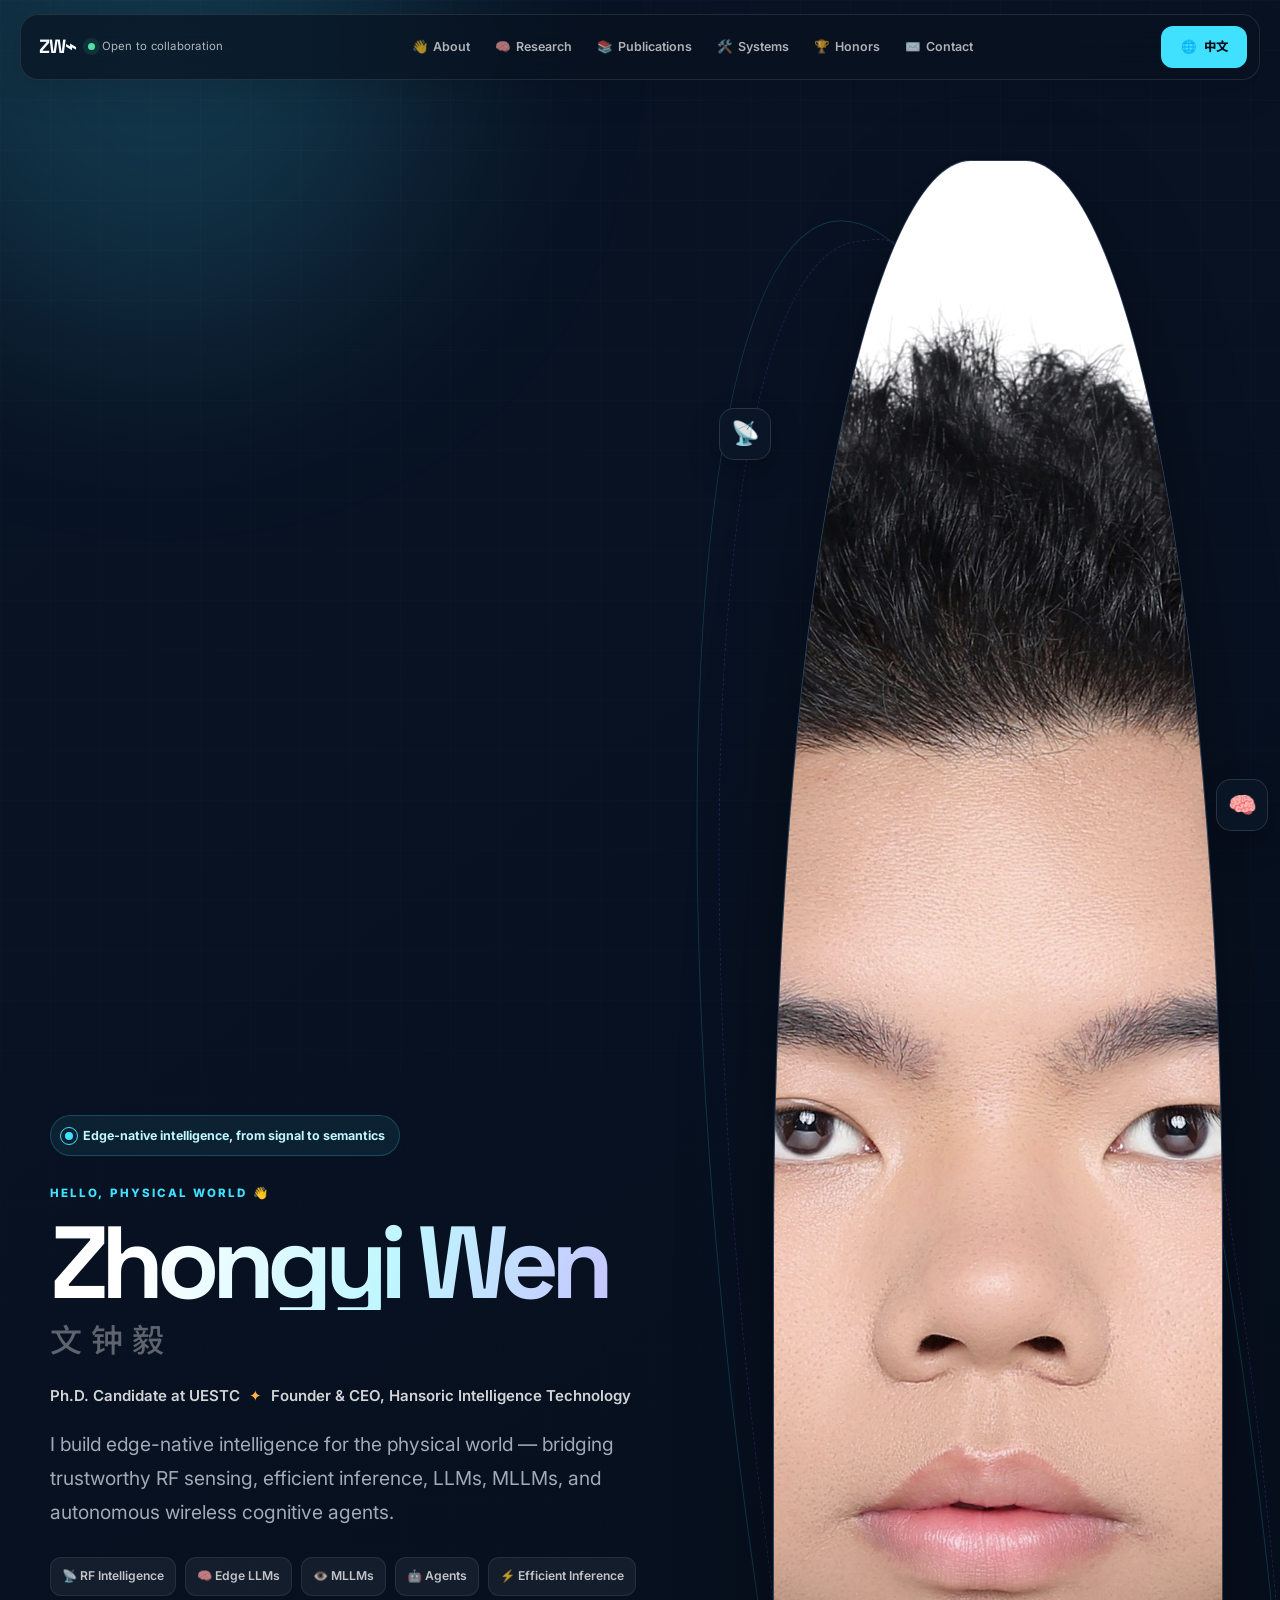
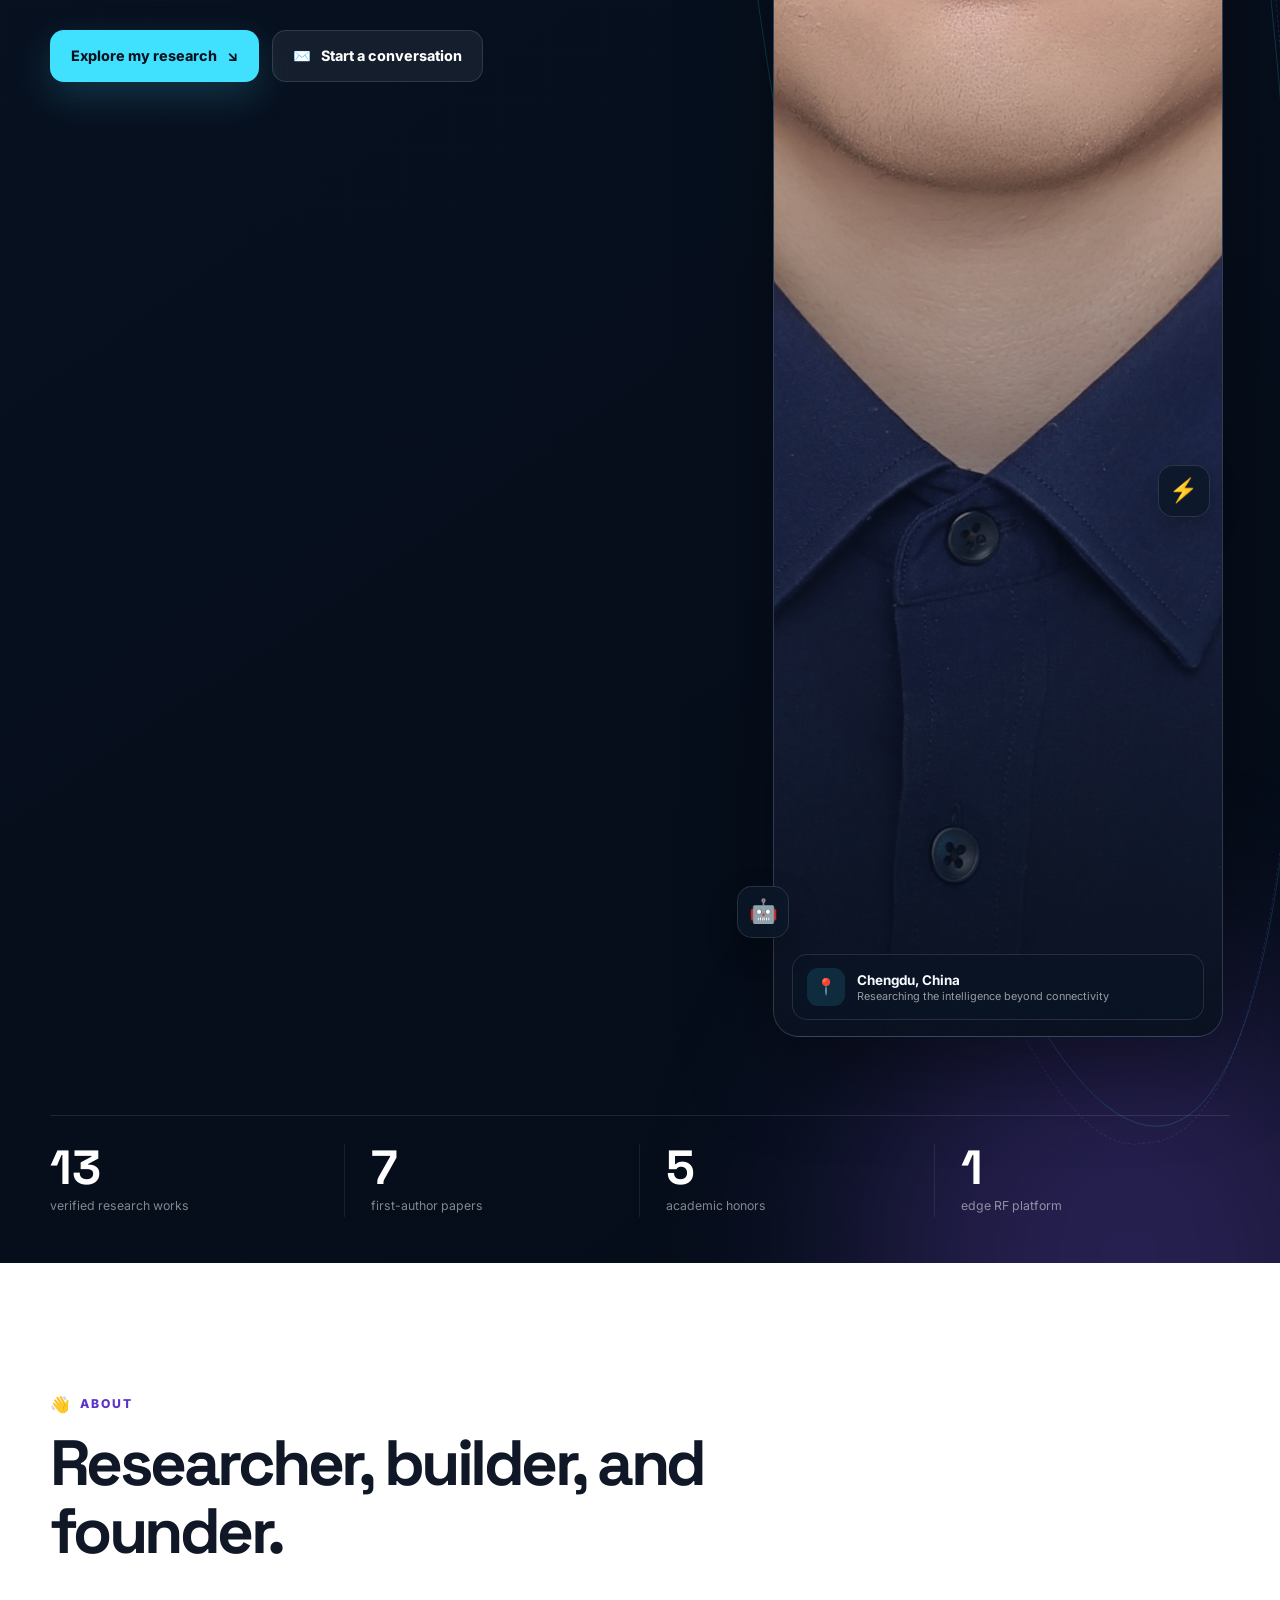
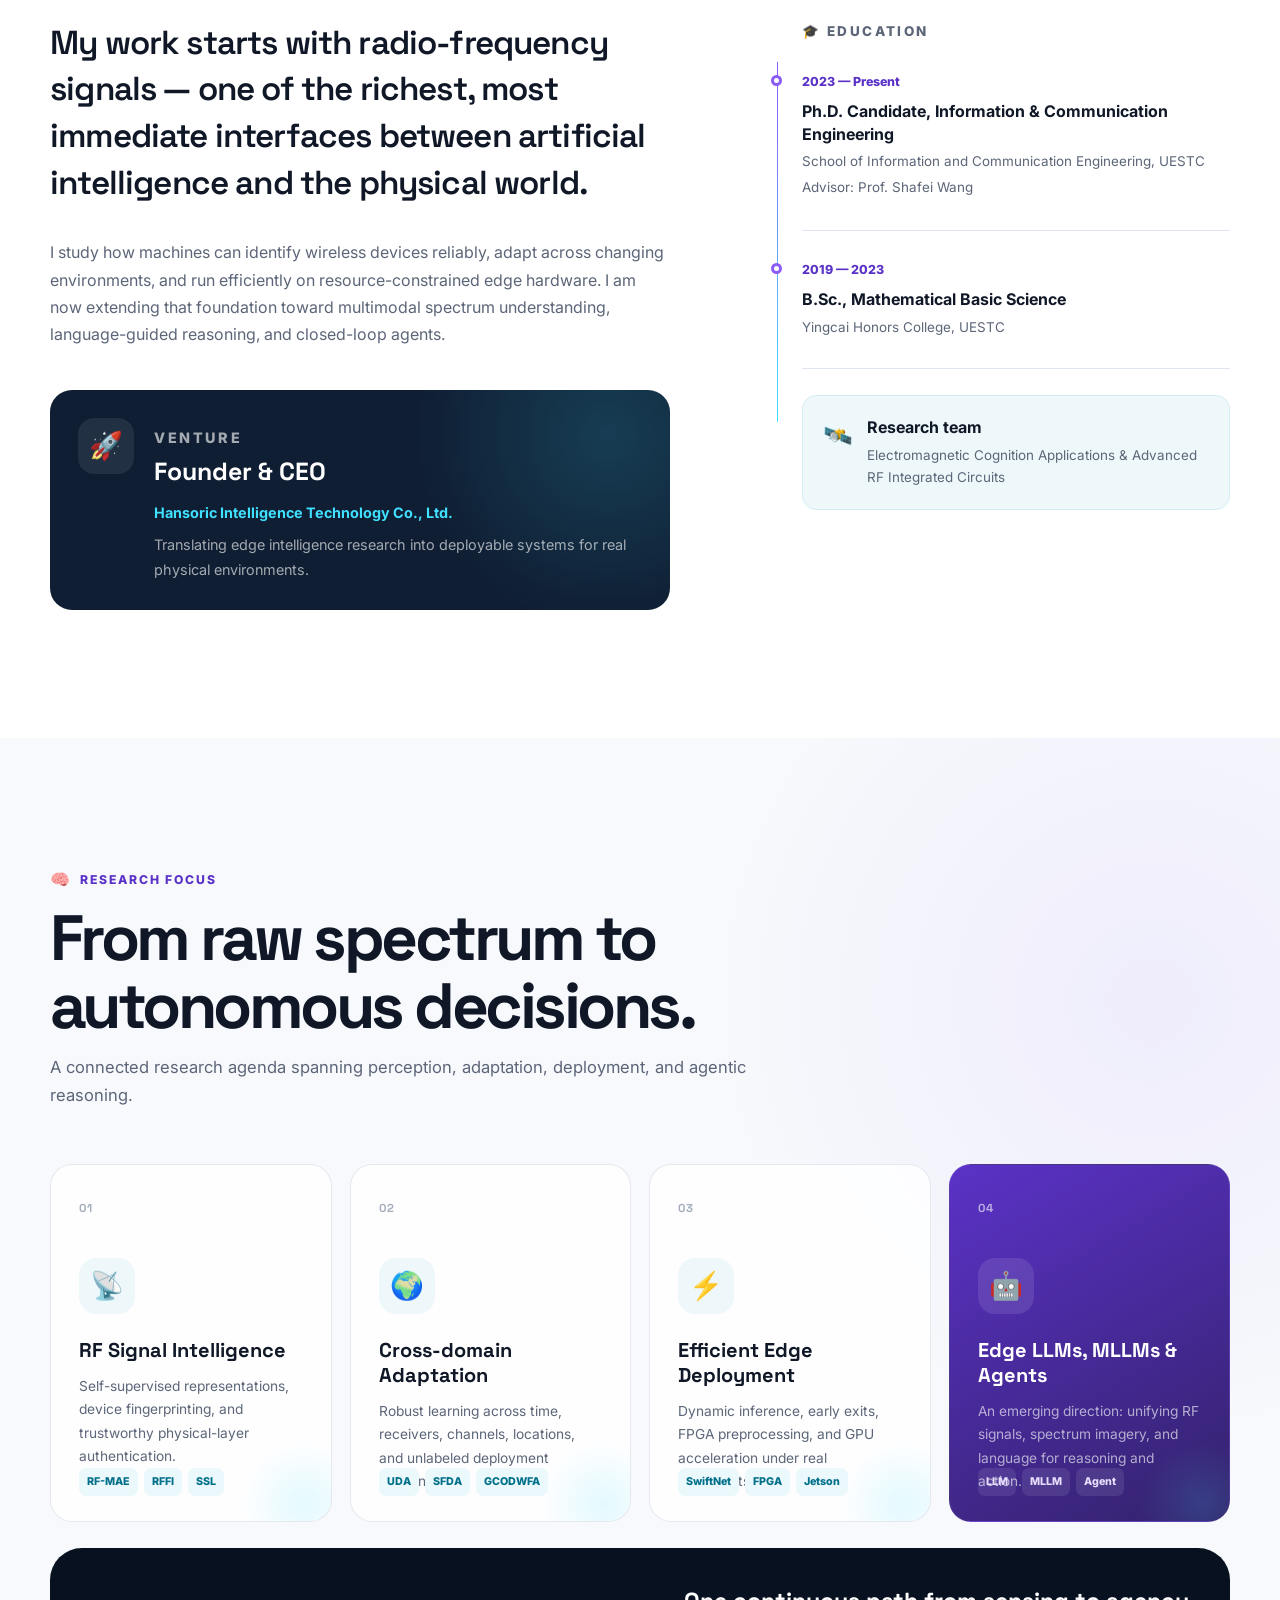
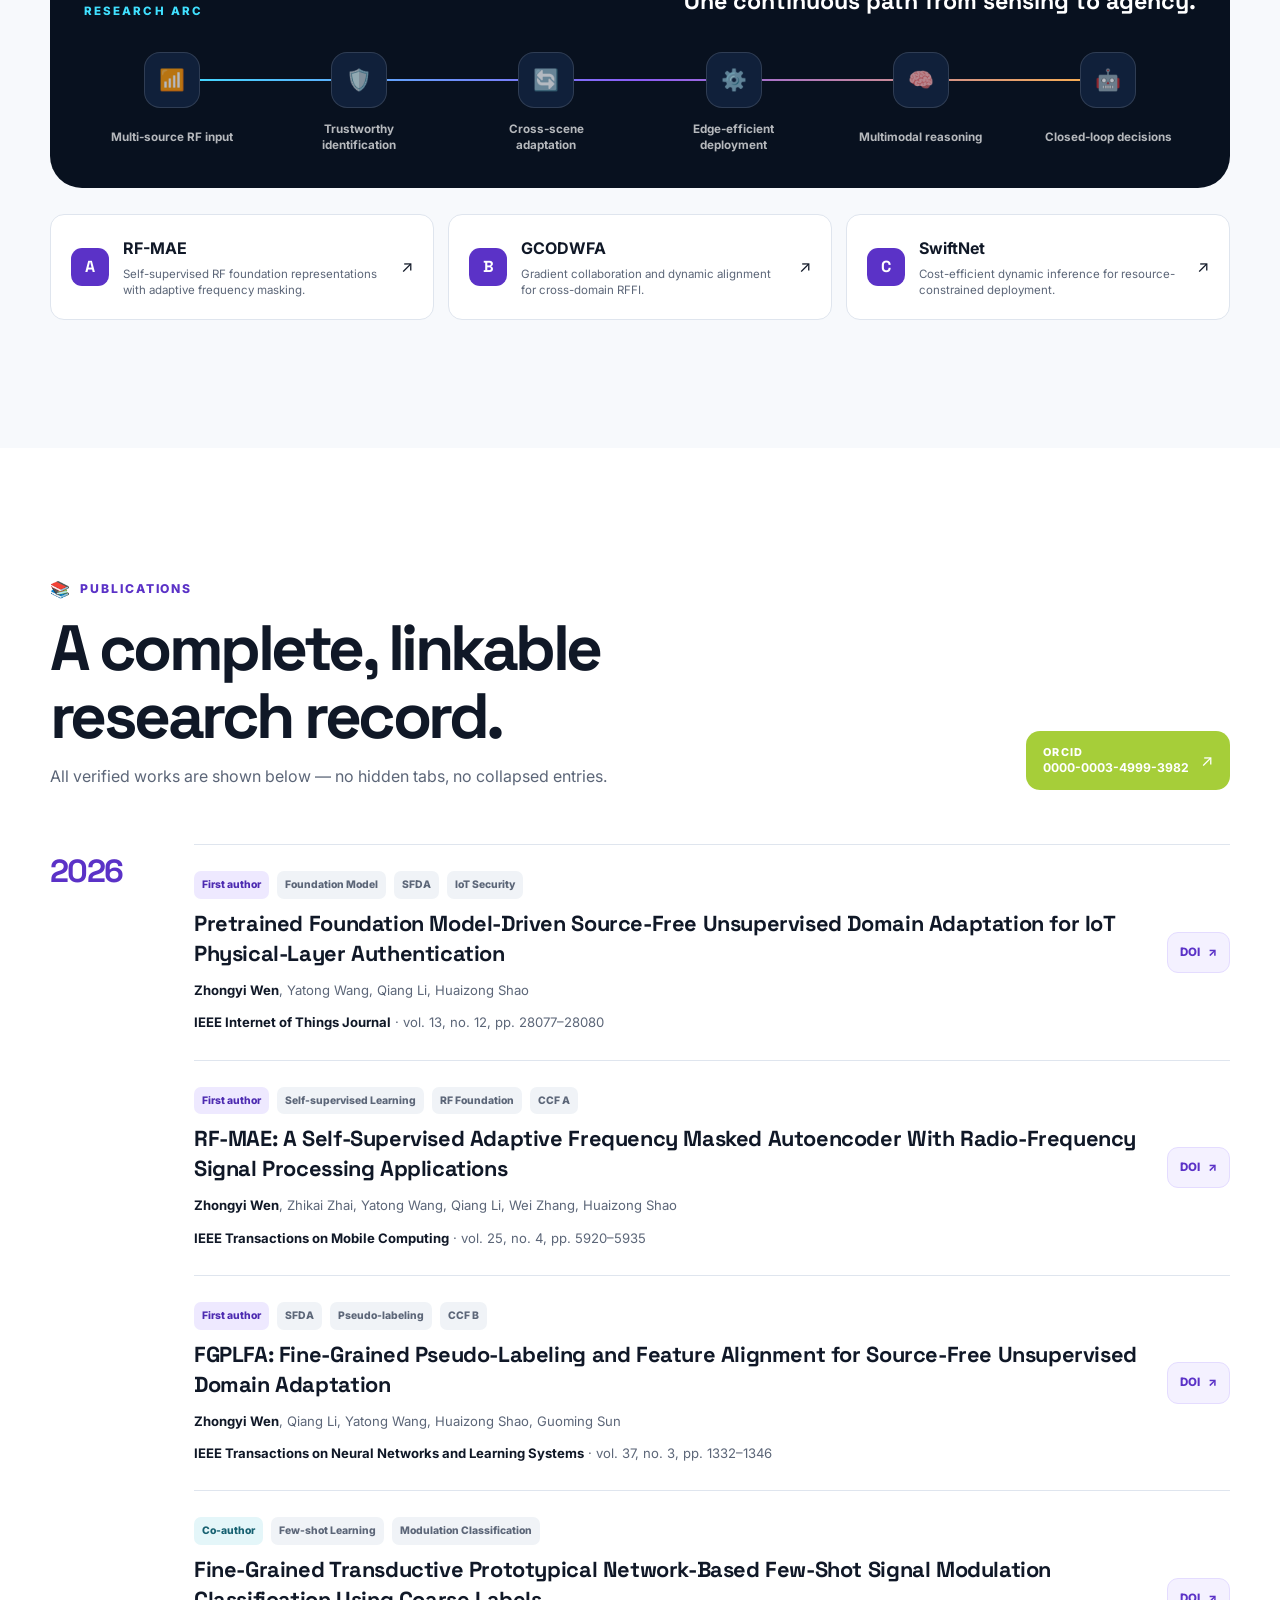
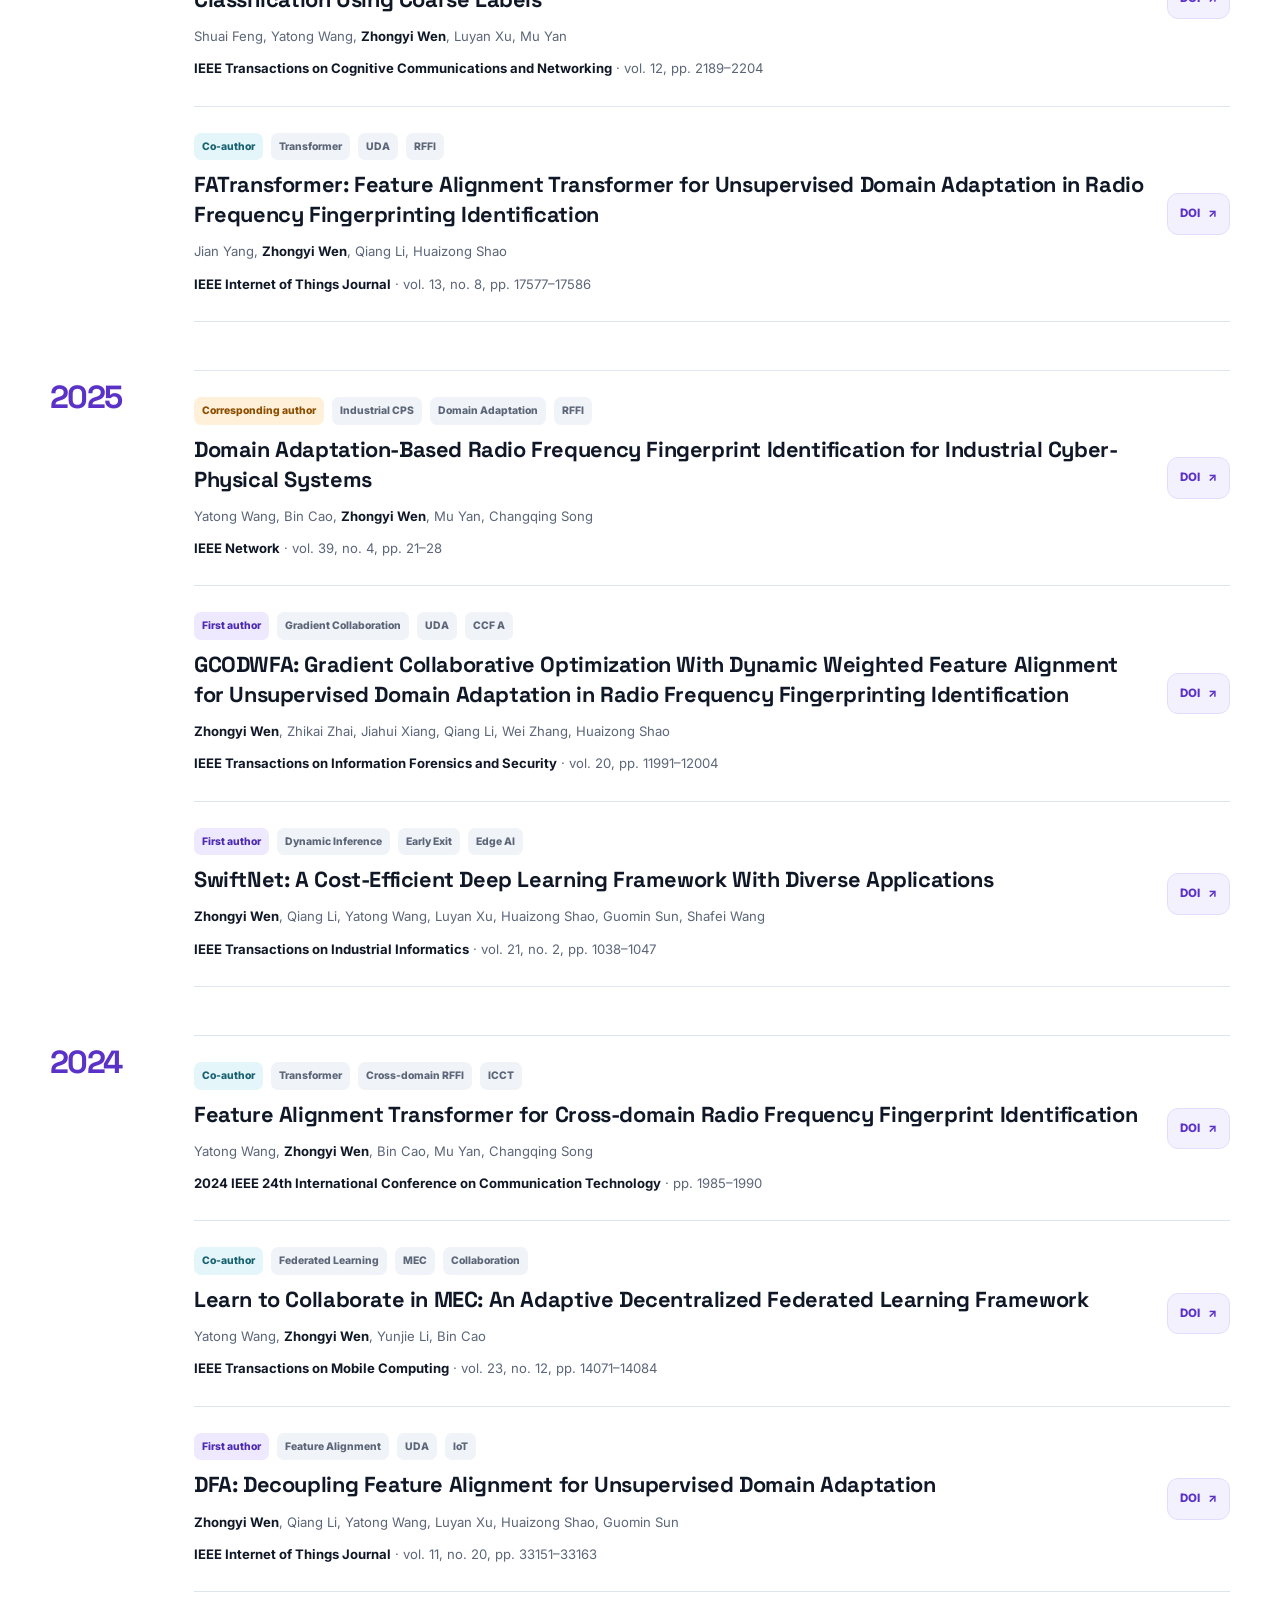
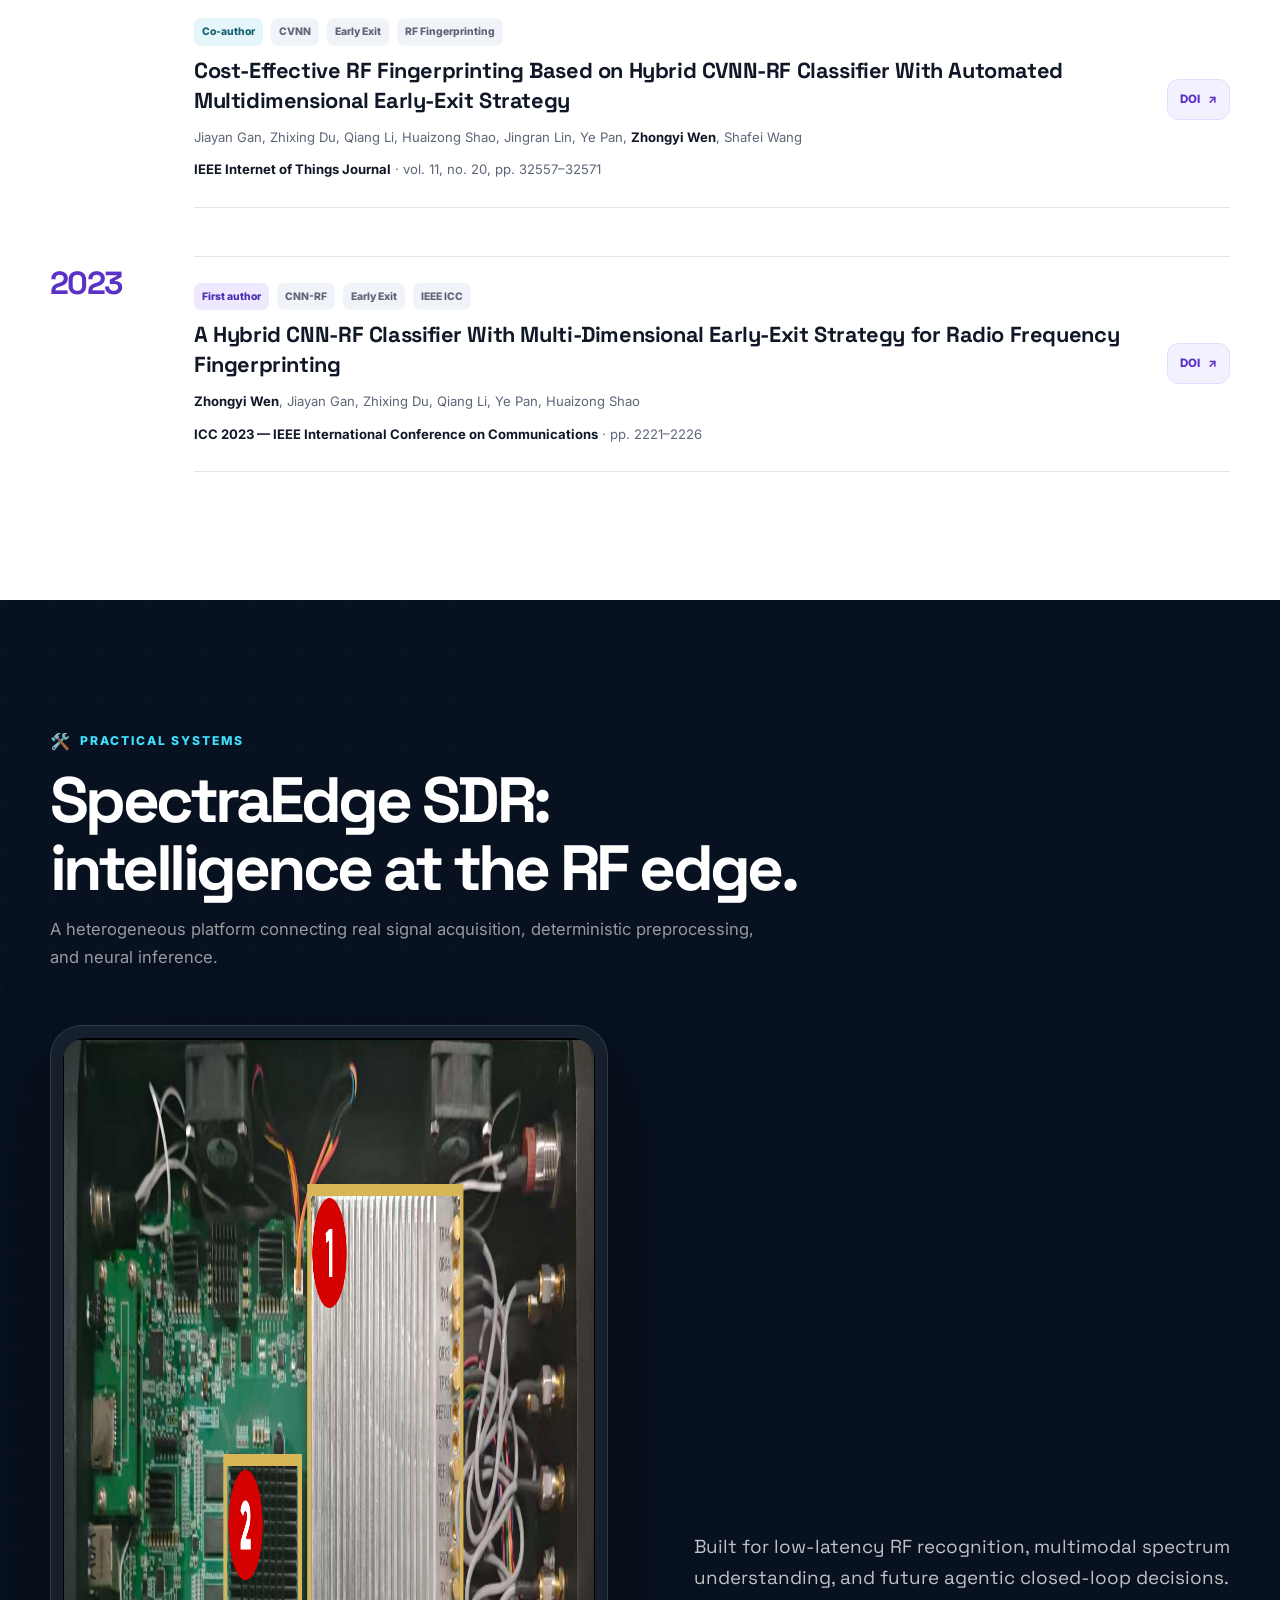
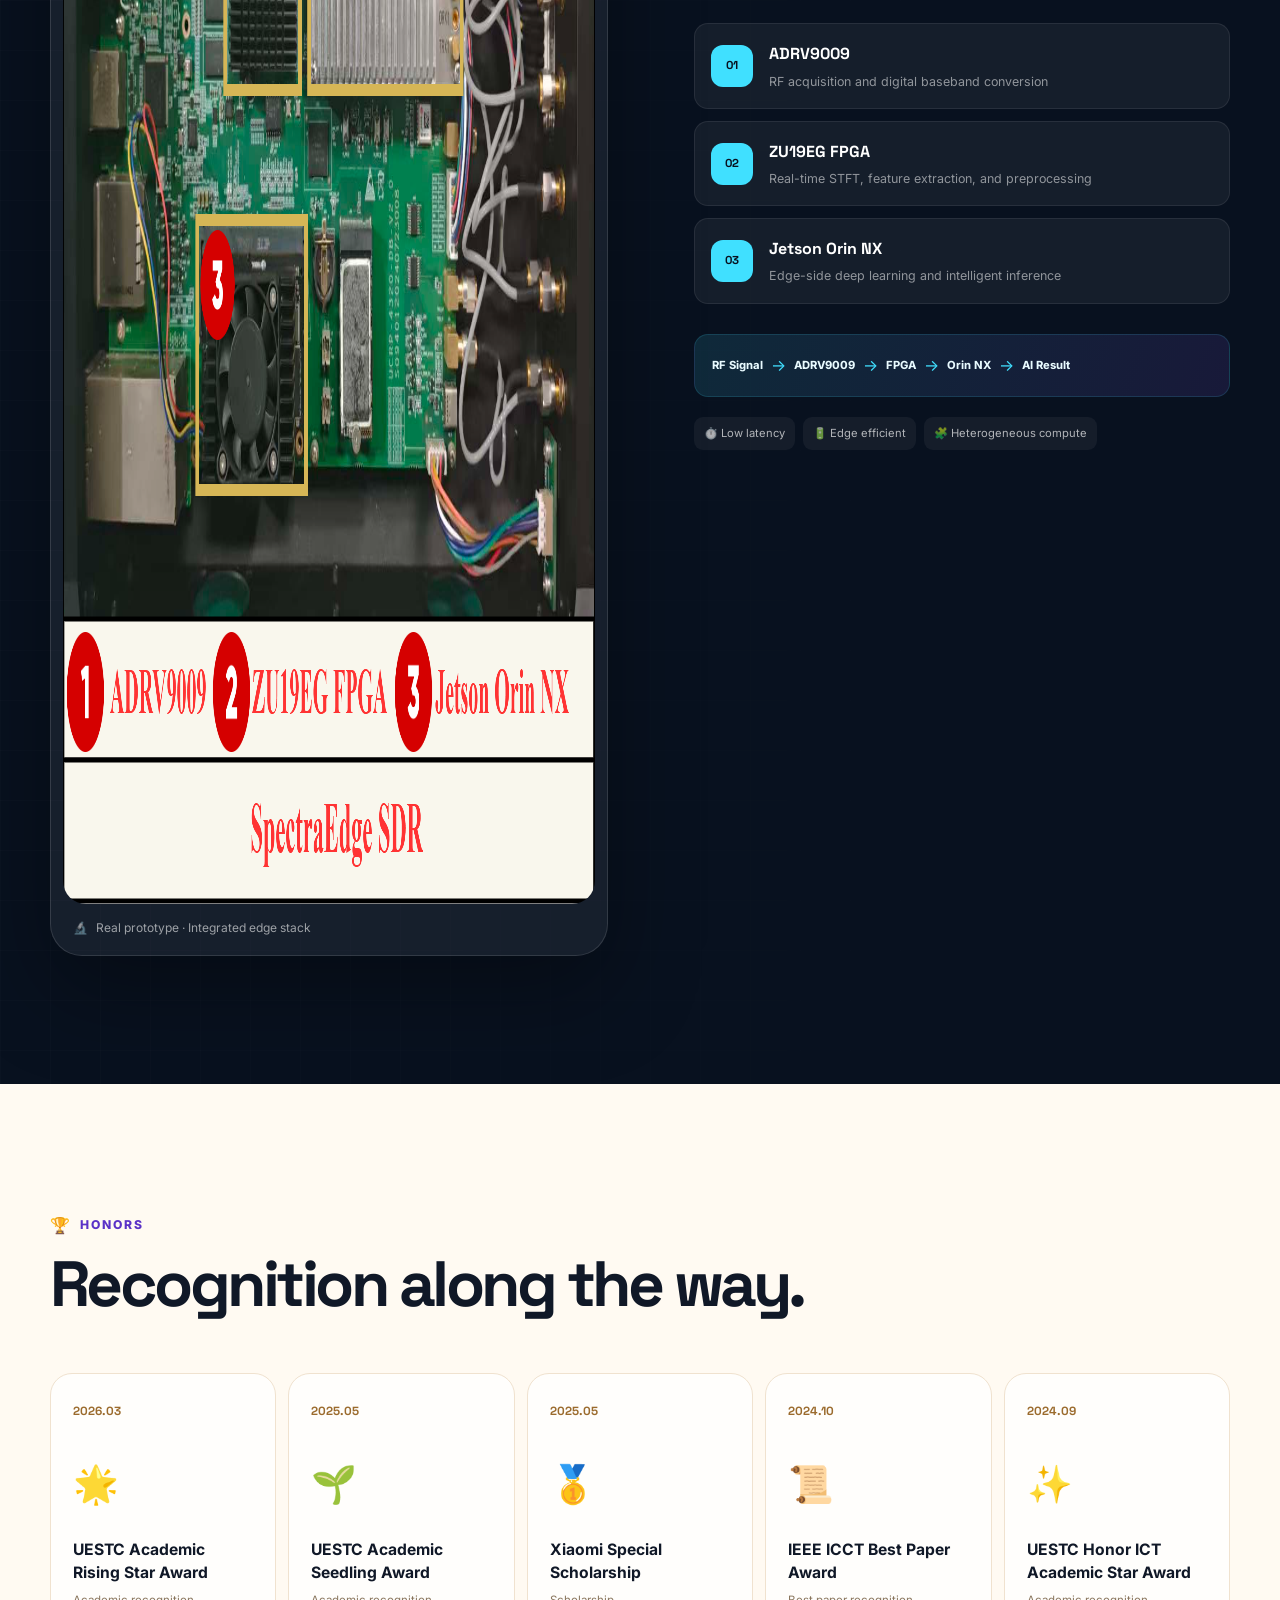
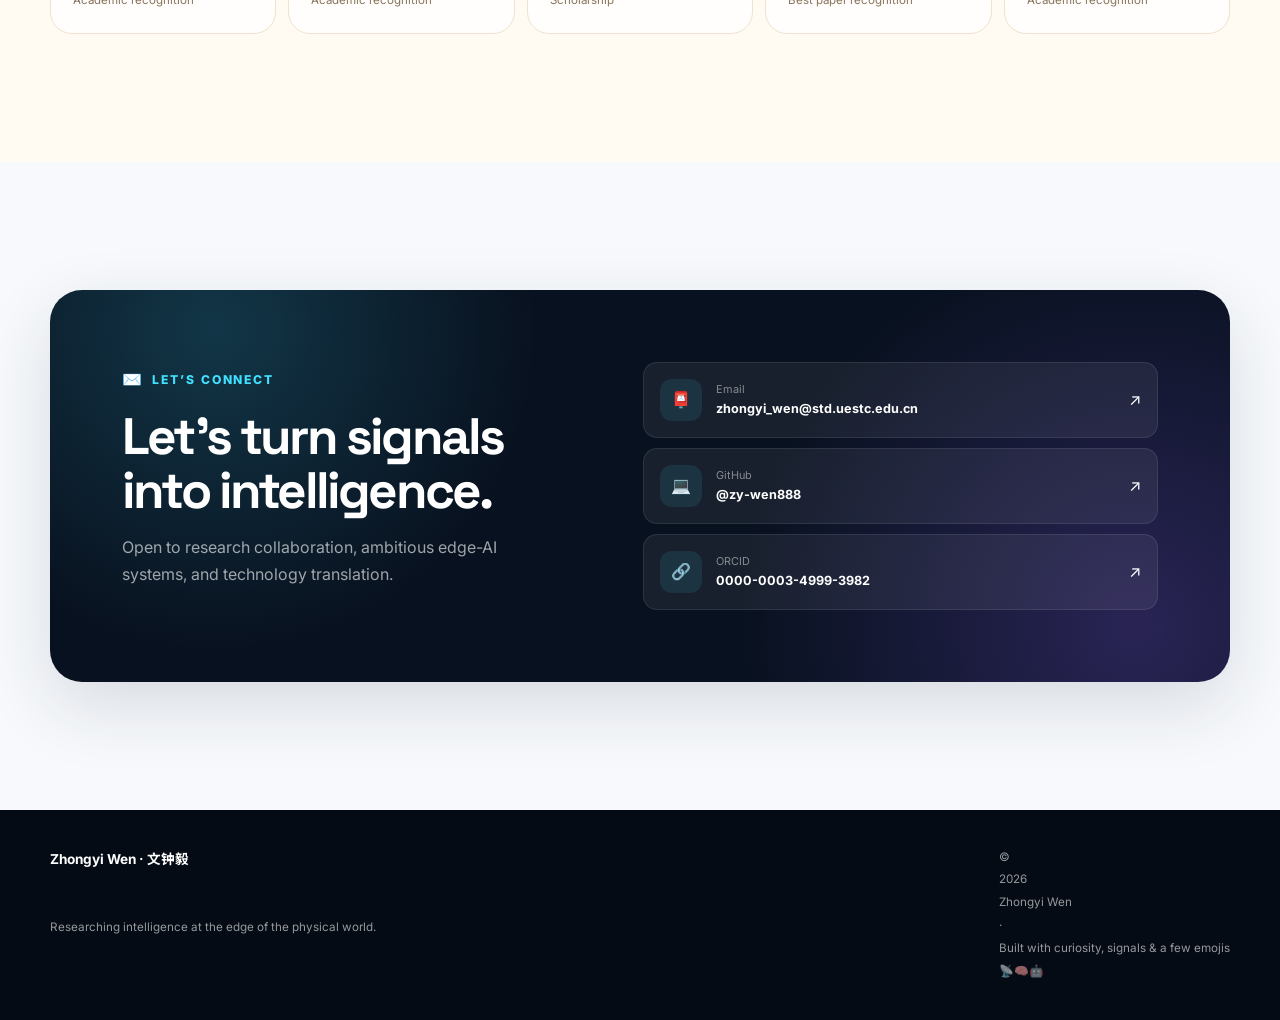
==== index.html @ 84878cb5 "Build academic homepage" ====
<!DOCTYPE html>
<html lang="en">
  <head>
    <meta charset="utf-8">
    <meta name="viewport" content="width=device-width, initial-scale=1">
    <meta name="theme-color" content="#08111f">
    <meta
      name="description"
      content="Zhongyi Wen is a Ph.D. Candidate at UESTC and Founder &amp; CEO of Hansoric Intelligence Technology, working on RF intelligence, edge LLMs, MLLMs, and wireless cognitive agents."
    >
    <meta name="author" content="Zhongyi Wen">
    <link rel="canonical" href="https://zy-wen888.github.io/">
    <link rel="icon" href="assets/zhongyi-wen.jpeg" type="image/jpeg">
    <link rel="preconnect" href="https://fonts.googleapis.com">
    <link rel="preconnect" href="https://fonts.gstatic.com" crossorigin>
    <link
      href="https://fonts.googleapis.com/css2?family=Inter:wght@400;500;600;700&amp;family=Noto+Sans+SC:wght@400;500;600;700&amp;family=Space+Grotesk:wght@500;600;700&amp;display=swap"
      rel="stylesheet"
    >
    <meta property="og:type" content="website">
    <meta property="og:url" content="https://zy-wen888.github.io/">
    <meta property="og:title" content="Zhongyi Wen — Edge RF Intelligence">
    <meta
      property="og:description"
      content="From trustworthy RF sensing to edge LLMs, MLLMs, and autonomous wireless cognitive agents."
    >
    <meta
      property="og:image"
      content="https://zy-wen888.github.io/assets/og-research-overview.png"
    >
    <meta property="og:image:width" content="1870">
    <meta property="og:image:height" content="841">
    <meta property="og:locale" content="en_US">
    <meta property="og:locale:alternate" content="zh_CN">
    <meta name="twitter:card" content="summary_large_image">
    <meta name="twitter:title" content="Zhongyi Wen — Edge RF Intelligence">
    <meta
      name="twitter:description"
      content="RF intelligence · Edge LLMs &amp; MLLMs · Wireless cognitive agents"
    >
    <meta
      name="twitter:image"
      content="https://zy-wen888.github.io/assets/og-research-overview.png"
    >
    <title>Zhongyi Wen — Edge RF Intelligence</title>
    <link rel="stylesheet" href="styles.css">
    <script type="application/ld+json">
      {
        "@context": "https://schema.org",
        "@type": "Person",
        "name": "Zhongyi Wen",
        "alternateName": "文钟毅",
        "url": "https://zy-wen888.github.io/",
        "image": "https://zy-wen888.github.io/assets/zhongyi-wen.jpeg",
        "email": "mailto:zhongyi_wen@std.uestc.edu.cn",
        "jobTitle": ["Ph.D. Candidate", "Founder & CEO"],
        "affiliation": {
          "@type": "CollegeOrUniversity",
          "name": "University of Electronic Science and Technology of China"
        },
        "worksFor": {
          "@type": "Organization",
          "name": "Hansoric Intelligence Technology Co., Ltd."
        },
        "sameAs": [
          "https://github.com/zy-wen888",
          "https://orcid.org/0000-0003-4999-3982",
          "https://openalex.org/A5108058685"
        ],
        "knowsAbout": [
          "Radio-frequency signal intelligence",
          "Edge artificial intelligence",
          "Large language models",
          "Multimodal large language models",
          "Wireless cognitive agents",
          "Domain adaptation"
        ]
      }
    </script>
    <script src="script.js" defer></script>
  </head>
  <body>
    <a class="skip-link" href="#main" data-i18n="skipLink">Skip to main content</a>

    <header class="site-header" data-header>
      <a class="brand" href="#top" aria-label="Zhongyi Wen home">
        <span class="brand-mark" aria-hidden="true">ZW⌁</span>
        <span class="brand-status"><i></i><span data-i18n="brandStatus">Open to collaboration</span></span>
      </a>
      <nav aria-label="Primary navigation">
        <a href="#about"><span aria-hidden="true">👋</span><span data-i18n="navAbout">About</span></a>
        <a href="#research"><span aria-hidden="true">🧠</span><span data-i18n="navResearch">Research</span></a>
        <a href="#publications"><span aria-hidden="true">📚</span><span data-i18n="navPublications">Publications</span></a>
        <a href="#systems"><span aria-hidden="true">🛠️</span><span data-i18n="navSystems">Systems</span></a>
        <a href="#honors"><span aria-hidden="true">🏆</span><span data-i18n="navHonors">Honors</span></a>
        <a href="#contact"><span aria-hidden="true">✉️</span><span data-i18n="navContact">Contact</span></a>
      </nav>
      <button class="language-toggle" type="button" data-language-toggle aria-label="Switch to Chinese">
        <span aria-hidden="true">🌐</span>
        <span data-language-label>中文</span>
      </button>
    </header>

    <main id="main">
      <section class="hero" id="top" aria-labelledby="hero-title">
        <div class="hero-grid" aria-hidden="true"></div>
        <div class="hero-glow hero-glow-one" aria-hidden="true"></div>
        <div class="hero-glow hero-glow-two" aria-hidden="true"></div>
        <div class="container hero-layout">
          <div class="hero-copy reveal">
            <p class="hero-badge">
              <span class="signal-dot" aria-hidden="true"></span>
              <span data-i18n="heroBadge">Edge-native intelligence, from signal to semantics</span>
            </p>
            <p class="hero-kicker" data-i18n="heroKicker">HELLO, PHYSICAL WORLD 👋</p>
            <h1 id="hero-title">
              <span>Zhongyi Wen</span>
              <small>文钟毅</small>
            </h1>
            <p class="hero-role">
              <strong data-i18n="heroAcademicRole">Ph.D. Candidate at UESTC</strong>
              <span aria-hidden="true">✦</span>
              <strong data-i18n="heroCompanyRole">Founder &amp; CEO, Hansoric Intelligence Technology</strong>
            </p>
            <p class="hero-lede" data-i18n="heroLede">
              I build edge-native intelligence for the physical world — bridging trustworthy RF sensing,
              efficient inference, LLMs, MLLMs, and autonomous wireless cognitive agents.
            </p>
            <ul class="topic-ribbon">
              <li>📡 <span data-i18n="topicRf">RF Intelligence</span></li>
              <li>🧠 <span data-i18n="topicLlm">Edge LLMs</span></li>
              <li>👁️ <span data-i18n="topicMllm">MLLMs</span></li>
              <li>🤖 <span data-i18n="topicAgents">Agents</span></li>
              <li>⚡ <span data-i18n="topicInference">Efficient Inference</span></li>
            </ul>
            <div class="hero-actions">
              <a class="button button-primary" href="#research">
                <span data-i18n="exploreResearch">Explore my research</span><span aria-hidden="true">↘</span>
              </a>
              <a class="button button-ghost" href="mailto:zhongyi_wen@std.uestc.edu.cn">
                <span aria-hidden="true">✉️</span><span data-i18n="startConversation">Start a conversation</span>
              </a>
            </div>
          </div>

          <div class="hero-visual reveal">
            <div class="portrait-orbit" aria-hidden="true"></div>
            <figure class="portrait-frame">
              <img
                src="assets/zhongyi-wen.jpeg"
                alt="Portrait of Zhongyi Wen"
                width="1767"
                height="2475"
                fetchpriority="high"
              >
              <figcaption>
                <span class="caption-icon" aria-hidden="true">📍</span>
                <span>
                  <strong>Chengdu, China</strong>
                  <small data-i18n="portraitCaption">Researching the intelligence beyond connectivity</small>
                </span>
              </figcaption>
            </figure>
            <span class="floating-emoji emoji-one" aria-hidden="true">📡</span>
            <span class="floating-emoji emoji-two" aria-hidden="true">🧠</span>
            <span class="floating-emoji emoji-three" aria-hidden="true">⚡</span>
            <span class="floating-emoji emoji-four" aria-hidden="true">🤖</span>
          </div>
        </div>

        <div class="container stat-strip reveal" role="group" aria-label="Academic highlights">
          <div><strong>13</strong><span data-i18n="statWorks">verified research works</span></div>
          <div><strong>7</strong><span data-i18n="statFirstAuthor">first-author papers</span></div>
          <div><strong>5</strong><span data-i18n="statHonors">academic honors</span></div>
          <div><strong>1</strong><span data-i18n="statPlatform">edge RF platform</span></div>
        </div>
      </section>

      <section class="section about-section" id="about" aria-labelledby="about-title">
        <div class="container">
          <div class="section-heading reveal">
            <p class="eyebrow"><span aria-hidden="true">👋</span><span data-i18n="aboutEyebrow">About</span></p>
            <h2 id="about-title" data-i18n="aboutTitle">Researcher, builder, and founder.</h2>
          </div>
          <div class="about-layout">
            <article class="about-story reveal">
              <p class="lead" data-i18n="aboutLead">
                My work starts with radio-frequency signals — one of the richest, most immediate interfaces
                between artificial intelligence and the physical world.
              </p>
              <p data-i18n="aboutBody">
                I study how machines can identify wireless devices reliably, adapt across changing environments,
                and run efficiently on resource-constrained edge hardware. I am now extending that foundation
                toward multimodal spectrum understanding, language-guided reasoning, and closed-loop agents.
              </p>
              <div class="founder-note">
                <span class="founder-emoji" aria-hidden="true">🚀</span>
                <div>
                  <p class="mini-label" data-i18n="founderLabel">VENTURE</p>
                  <h3 data-i18n="founderTitle">Founder &amp; CEO</h3>
                  <p class="company-name">Hansoric Intelligence Technology Co., Ltd.</p>
                  <p data-i18n="founderBody">
                    Translating edge intelligence research into deployable systems for real physical environments.
                  </p>
                </div>
              </div>
            </article>

            <div class="education-timeline reveal">
              <p class="mini-label"><span aria-hidden="true">🎓</span> <span data-i18n="educationLabel">EDUCATION</span></p>
              <article>
                <time>2023 — <span data-i18n="present">Present</span></time>
                <h3 data-i18n="phdProgram">Ph.D. Candidate, Information &amp; Communication Engineering</h3>
                <p data-i18n="uestcSchool">School of Information and Communication Engineering, UESTC</p>
                <small data-i18n="advisor">Advisor: Prof. Shafei Wang</small>
              </article>
              <article>
                <time>2019 — 2023</time>
                <h3 data-i18n="bachelorProgram">B.Sc., Mathematical Basic Science</h3>
                <p data-i18n="yingcaiCollege">Yingcai Honors College, UESTC</p>
              </article>
              <article class="team-card">
                <span aria-hidden="true">🛰️</span>
                <div>
                  <h3 data-i18n="teamTitle">Research team</h3>
                  <p data-i18n="teamName">Electromagnetic Cognition Applications &amp; Advanced RF Integrated Circuits</p>
                </div>
              </article>
            </div>
          </div>
        </div>
      </section>

      <section class="section research-section" id="research" aria-labelledby="research-title">
        <div class="container">
          <div class="section-heading reveal">
            <p class="eyebrow"><span aria-hidden="true">🧠</span><span data-i18n="researchEyebrow">Research focus</span></p>
            <h2 id="research-title" data-i18n="researchTitle">From raw spectrum to autonomous decisions.</h2>
            <p data-i18n="researchIntro">
              A connected research agenda spanning perception, adaptation, deployment, and agentic reasoning.
            </p>
          </div>

          <div class="research-grid">
            <article class="research-card reveal">
              <span class="research-number">01</span>
              <span class="research-emoji" aria-hidden="true">📡</span>
              <h3 data-i18n="rfTitle">RF Signal Intelligence</h3>
              <p data-i18n="rfBody">Self-supervised representations, device fingerprinting, and trustworthy physical-layer authentication.</p>
              <div class="tag-row"><span>RF-MAE</span><span>RFFI</span><span>SSL</span></div>
            </article>
            <article class="research-card reveal">
              <span class="research-number">02</span>
              <span class="research-emoji" aria-hidden="true">🌍</span>
              <h3 data-i18n="adaptTitle">Cross-domain Adaptation</h3>
              <p data-i18n="adaptBody">Robust learning across time, receivers, channels, locations, and unlabeled deployment domains.</p>
              <div class="tag-row"><span>UDA</span><span>SFDA</span><span>GCODWFA</span></div>
            </article>
            <article class="research-card reveal">
              <span class="research-number">03</span>
              <span class="research-emoji" aria-hidden="true">⚡</span>
              <h3 data-i18n="edgeTitle">Efficient Edge Deployment</h3>
              <p data-i18n="edgeBody">Dynamic inference, early exits, FPGA preprocessing, and GPU acceleration under real constraints.</p>
              <div class="tag-row"><span>SwiftNet</span><span>FPGA</span><span>Jetson</span></div>
            </article>
            <article class="research-card accent-card reveal">
              <span class="research-number">04</span>
              <span class="research-emoji" aria-hidden="true">🤖</span>
              <h3 data-i18n="agentTitle">Edge LLMs, MLLMs &amp; Agents</h3>
              <p data-i18n="agentBody">An emerging direction: unifying RF signals, spectrum imagery, and language for reasoning and action.</p>
              <div class="tag-row"><span>LLM</span><span>MLLM</span><span>Agent</span></div>
            </article>
          </div>

          <div class="research-arc reveal">
            <div class="arc-heading">
              <p class="mini-label" data-i18n="arcLabel">RESEARCH ARC</p>
              <h3 data-i18n="arcTitle">One continuous path from sensing to agency.</h3>
            </div>
            <ol>
              <li><span>📶</span><strong data-i18n="arcInput">Multi-source RF input</strong></li>
              <li><span>🛡️</span><strong data-i18n="arcTrust">Trustworthy identification</strong></li>
              <li><span>🔄</span><strong data-i18n="arcAdapt">Cross-scene adaptation</strong></li>
              <li><span>⚙️</span><strong data-i18n="arcDeploy">Edge-efficient deployment</strong></li>
              <li><span>🧠</span><strong data-i18n="arcReason">Multimodal reasoning</strong></li>
              <li><span>🤖</span><strong data-i18n="arcDecide">Closed-loop decisions</strong></li>
            </ol>
          </div>

          <div class="signature-works">
            <a class="signature-work reveal" href="https://doi.org/10.1109/TMC.2025.3633287" target="_blank" rel="noopener noreferrer">
              <span class="work-index">A</span>
              <span><strong>RF-MAE</strong><small data-i18n="rfMaeSummary">Self-supervised RF foundation representations with adaptive frequency masking.</small></span>
              <span aria-hidden="true">↗</span>
            </a>
            <a class="signature-work reveal" href="https://doi.org/10.1109/TIFS.2025.3630037" target="_blank" rel="noopener noreferrer">
              <span class="work-index">B</span>
              <span><strong>GCODWFA</strong><small data-i18n="gcodwfaSummary">Gradient collaboration and dynamic alignment for cross-domain RFFI.</small></span>
              <span aria-hidden="true">↗</span>
            </a>
            <a class="signature-work reveal" href="https://doi.org/10.1109/TII.2024.3448500" target="_blank" rel="noopener noreferrer">
              <span class="work-index">C</span>
              <span><strong>SwiftNet</strong><small data-i18n="swiftNetSummary">Cost-efficient dynamic inference for resource-constrained deployment.</small></span>
              <span aria-hidden="true">↗</span>
            </a>
          </div>
        </div>
      </section>

      <section class="section publications-section" id="publications" aria-labelledby="publications-title">
        <div class="container">
          <div class="section-heading publication-heading reveal">
            <div>
              <p class="eyebrow"><span aria-hidden="true">📚</span><span data-i18n="publicationsEyebrow">Publications</span></p>
              <h2 id="publications-title" data-i18n="publicationsTitle">A complete, linkable research record.</h2>
              <p data-i18n="publicationsIntro">All verified works are shown below — no hidden tabs, no collapsed entries.</p>
            </div>
            <a class="orcid-link" href="https://orcid.org/0000-0003-4999-3982" target="_blank" rel="noopener noreferrer">
              <span>ORCID</span><strong>0000-0003-4999-3982</strong><span aria-hidden="true">↗</span>
            </a>
          </div>
          <div id="publication-list" class="publication-list" aria-live="polite"></div>
          <noscript>
            <p class="noscript-note">JavaScript is required for the bilingual publication list. Visit the verified ORCID profile above for the complete record.</p>
          </noscript>
        </div>
      </section>

      <section class="section systems-section" id="systems" aria-labelledby="systems-title">
        <div class="systems-grid-bg" aria-hidden="true"></div>
        <div class="container">
          <div class="section-heading light-heading reveal">
            <p class="eyebrow"><span aria-hidden="true">🛠️</span><span data-i18n="systemsEyebrow">Practical systems</span></p>
            <h2 id="systems-title" data-i18n="systemsTitle">SpectraEdge SDR: intelligence at the RF edge.</h2>
            <p data-i18n="systemsIntro">A heterogeneous platform connecting real signal acquisition, deterministic preprocessing, and neural inference.</p>
          </div>
          <div class="system-layout">
            <figure class="system-image reveal">
              <img
                src="assets/spectraedge-sdr.png"
                alt="SpectraEdge SDR hardware showing the ADRV9009, ZU19EG FPGA, and Jetson Orin NX"
                width="1711"
                height="1466"
                loading="lazy"
                decoding="async"
              >
              <figcaption><span aria-hidden="true">🔬</span><span data-i18n="hardwareCaption">Real prototype · Integrated edge stack</span></figcaption>
            </figure>
            <div class="system-copy reveal">
              <p class="system-statement" data-i18n="systemStatement">
                Built for low-latency RF recognition, multimodal spectrum understanding, and future agentic closed-loop decisions.
              </p>
              <ol class="hardware-list">
                <li><span>01</span><div><strong>ADRV9009</strong><p data-i18n="hardwareRf">RF acquisition and digital baseband conversion</p></div></li>
                <li><span>02</span><div><strong>ZU19EG FPGA</strong><p data-i18n="hardwareFpga">Real-time STFT, feature extraction, and preprocessing</p></div></li>
                <li><span>03</span><div><strong>Jetson Orin NX</strong><p data-i18n="hardwareGpu">Edge-side deep learning and intelligent inference</p></div></li>
              </ol>
              <div class="pipeline" role="group" aria-label="SpectraEdge processing pipeline">
                <span>RF Signal</span><i>→</i><span>ADRV9009</span><i>→</i><span>FPGA</span><i>→</i><span>Orin NX</span><i>→</i><span>AI Result</span>
              </div>
              <div class="system-tags">
                <span>⏱️ <span data-i18n="lowLatency">Low latency</span></span>
                <span>🔋 <span data-i18n="lowPower">Edge efficient</span></span>
                <span>🧩 <span data-i18n="heterogeneous">Heterogeneous compute</span></span>
              </div>
            </div>
          </div>
        </div>
      </section>

      <section class="section honors-section" id="honors" aria-labelledby="honors-title">
        <div class="container">
          <div class="section-heading reveal">
            <p class="eyebrow"><span aria-hidden="true">🏆</span><span data-i18n="honorsEyebrow">Honors</span></p>
            <h2 id="honors-title" data-i18n="honorsTitle">Recognition along the way.</h2>
          </div>
          <div class="honors-list">
            <article class="honor-item reveal"><time>2026.03</time><span aria-hidden="true">🌟</span><div><h3 data-i18n="awardRisingStar">UESTC Academic Rising Star Award</h3><p data-i18n="awardAcademic">Academic recognition</p></div></article>
            <article class="honor-item reveal"><time>2025.05</time><span aria-hidden="true">🌱</span><div><h3 data-i18n="awardSeedling">UESTC Academic Seedling Award</h3><p data-i18n="awardAcademic">Academic recognition</p></div></article>
            <article class="honor-item reveal"><time>2025.05</time><span aria-hidden="true">🥇</span><div><h3 data-i18n="awardXiaomi">Xiaomi Special Scholarship</h3><p data-i18n="awardScholarship">Scholarship</p></div></article>
            <article class="honor-item reveal"><time>2024.10</time><span aria-hidden="true">📜</span><div><h3>IEEE ICCT Best Paper Award</h3><p data-i18n="awardPaper">Best paper recognition</p></div></article>
            <article class="honor-item reveal"><time>2024.09</time><span aria-hidden="true">✨</span><div><h3 data-i18n="awardAcademicStar">UESTC Honor ICT Academic Star Award</h3><p data-i18n="awardAcademic">Academic recognition</p></div></article>
          </div>
        </div>
      </section>

      <section class="section contact-section" id="contact" aria-labelledby="contact-title">
        <div class="container contact-panel reveal">
          <div>
            <p class="eyebrow"><span aria-hidden="true">✉️</span><span data-i18n="contactEyebrow">Let's connect</span></p>
            <h2 id="contact-title" data-i18n="contactTitle">Let’s turn signals into intelligence.</h2>
            <p data-i18n="contactIntro">Open to research collaboration, ambitious edge-AI systems, and technology translation.</p>
          </div>
          <div class="contact-links">
            <a href="mailto:zhongyi_wen@std.uestc.edu.cn"><span aria-hidden="true">📮</span><span><small>Email</small><strong>zhongyi_wen@std.uestc.edu.cn</strong></span><span aria-hidden="true">↗</span></a>
            <a href="https://github.com/zy-wen888" target="_blank" rel="noopener noreferrer"><span aria-hidden="true">💻</span><span><small>GitHub</small><strong>@zy-wen888</strong></span><span aria-hidden="true">↗</span></a>
            <a href="https://orcid.org/0000-0003-4999-3982" target="_blank" rel="noopener noreferrer"><span aria-hidden="true">🔗</span><span><small>ORCID</small><strong>0000-0003-4999-3982</strong></span><span aria-hidden="true">↗</span></a>
          </div>
        </div>
      </section>
    </main>

    <footer>
      <div class="container footer-layout">
        <p><strong>Zhongyi Wen · 文钟毅</strong><span data-i18n="footerLine">Researching intelligence at the edge of the physical world.</span></p>
        <p>© <span data-current-year>2026</span> Zhongyi Wen <span aria-hidden="true">·</span> <span data-i18n="footerBuilt">Built with curiosity, signals &amp; a few emojis</span> 📡🧠🤖</p>
      </div>
    </footer>

    <a class="back-to-top" href="#top" aria-label="Back to top" data-back-to-top><span aria-hidden="true">🚀</span></a>
  </body>
</html>
---- styles.css ----
:root {
  --ink: #101827;
  --muted: #5c6678;
  --paper: #f7f9fc;
  --surface: #ffffff;
  --line: #dfe5ee;
  --night: #08111f;
  --night-soft: #0f1e33;
  --cyan: #40e0ff;
  --cyan-dark: #006f8a;
  --violet: #8b5cf6;
  --violet-dark: #5b32c7;
  --amber: #ffb347;
  --green: #4de2a8;
  --shadow: 0 24px 70px rgba(25, 40, 65, 0.14);
  --radius-lg: 32px;
  --radius-md: 22px;
  --radius-sm: 14px;
  --container: 1180px;
}

*,
*::before,
*::after {
  box-sizing: border-box;
}

html {
  scroll-behavior: smooth;
  scroll-padding-top: 92px;
}

body {
  margin: 0;
  color: var(--ink);
  background: var(--paper);
  font-family: "Inter", "Noto Sans SC", "Segoe UI", sans-serif;
  font-size: 16px;
  line-height: 1.7;
  -webkit-font-smoothing: antialiased;
  text-rendering: optimizeLegibility;
}

html[lang="zh"] body {
  font-family: "Noto Sans SC", "Inter", "Microsoft YaHei", sans-serif;
}

img {
  display: block;
  max-width: 100%;
}

a {
  color: inherit;
  text-decoration: none;
}

button,
input,
textarea,
select {
  font: inherit;
}

button,
a {
  -webkit-tap-highlight-color: transparent;
}

:focus-visible {
  outline: 3px solid var(--amber);
  outline-offset: 4px;
}

::selection {
  color: var(--night);
  background: var(--cyan);
}

.container {
  width: min(calc(100% - 40px), var(--container));
  margin-inline: auto;
}

.skip-link {
  position: fixed;
  z-index: 1000;
  top: 10px;
  left: 10px;
  padding: 10px 16px;
  color: var(--night);
  background: var(--amber);
  border-radius: 10px;
  transform: translateY(-150%);
  transition: transform 160ms ease;
}

.skip-link:focus {
  transform: translateY(0);
}

.site-header {
  position: fixed;
  z-index: 100;
  top: 14px;
  left: 50%;
  display: grid;
  grid-template-columns: auto 1fr auto;
  align-items: center;
  gap: 28px;
  width: min(calc(100% - 28px), 1240px);
  min-height: 66px;
  padding: 10px 12px 10px 18px;
  color: #f7fbff;
  background: rgba(8, 17, 31, 0.66);
  border: 1px solid rgba(255, 255, 255, 0.1);
  border-radius: 18px;
  box-shadow: 0 10px 35px rgba(0, 0, 0, 0.15);
  backdrop-filter: blur(18px);
  transform: translateX(-50%);
  transition: background 200ms ease, box-shadow 200ms ease, top 200ms ease;
}

.site-header.is-scrolled {
  top: 8px;
  background: rgba(8, 17, 31, 0.92);
  box-shadow: 0 16px 48px rgba(0, 0, 0, 0.24);
}

.brand {
  display: flex;
  align-items: center;
  gap: 12px;
  min-width: max-content;
}

.brand-mark {
  font-family: "Space Grotesk", sans-serif;
  font-size: 1.2rem;
  font-weight: 700;
  letter-spacing: -0.04em;
}

.brand-status {
  display: flex;
  align-items: center;
  gap: 7px;
  color: rgba(255, 255, 255, 0.68);
  font-size: 0.71rem;
  letter-spacing: 0.02em;
}

.brand-status i {
  width: 7px;
  height: 7px;
  background: var(--green);
  border-radius: 50%;
  box-shadow: 0 0 0 5px rgba(77, 226, 168, 0.1);
}

.site-header nav {
  display: flex;
  justify-content: center;
  gap: 5px;
}

.site-header nav a {
  display: inline-flex;
  align-items: center;
  gap: 5px;
  padding: 8px 10px;
  color: rgba(255, 255, 255, 0.68);
  border-radius: 10px;
  font-size: 0.78rem;
  font-weight: 600;
  transition: color 160ms ease, background 160ms ease, transform 160ms ease;
}

.site-header nav a:hover,
.site-header nav a.is-active {
  color: #ffffff;
  background: rgba(255, 255, 255, 0.1);
  transform: translateY(-1px);
}

.language-toggle {
  display: inline-flex;
  align-items: center;
  gap: 7px;
  min-width: 86px;
  justify-content: center;
  padding: 10px 12px;
  color: var(--night);
  background: var(--cyan);
  border: 0;
  border-radius: 12px;
  font-size: 0.78rem;
  font-weight: 800;
  cursor: pointer;
  transition: transform 160ms ease, box-shadow 160ms ease;
}

.language-toggle:hover {
  transform: translateY(-2px);
  box-shadow: 0 10px 25px rgba(64, 224, 255, 0.24);
}

.hero {
  position: relative;
  min-height: 100vh;
  padding: 160px 0 46px;
  overflow: hidden;
  color: #f7fbff;
  background:
    linear-gradient(145deg, rgba(9, 20, 38, 0.98), rgba(5, 12, 24, 1)),
    var(--night);
}

.hero-grid,
.systems-grid-bg {
  position: absolute;
  inset: 0;
  opacity: 0.18;
  background-image:
    linear-gradient(rgba(255, 255, 255, 0.08) 1px, transparent 1px),
    linear-gradient(90deg, rgba(255, 255, 255, 0.08) 1px, transparent 1px);
  background-size: 50px 50px;
  mask-image: linear-gradient(to bottom, #000, transparent 88%);
}

.hero-glow {
  position: absolute;
  width: 540px;
  height: 540px;
  border-radius: 50%;
  filter: blur(110px);
  pointer-events: none;
}

.hero-glow-one {
  top: -210px;
  left: -110px;
  background: rgba(64, 224, 255, 0.17);
}

.hero-glow-two {
  right: -120px;
  bottom: -260px;
  background: rgba(139, 92, 246, 0.25);
}

.hero-layout {
  position: relative;
  z-index: 2;
  display: grid;
  grid-template-columns: minmax(0, 1.15fr) minmax(340px, 0.85fr);
  gap: clamp(54px, 7vw, 100px);
  align-items: center;
}

.hero-badge {
  display: inline-flex;
  align-items: center;
  gap: 10px;
  margin: 0 0 28px;
  padding: 9px 14px;
  color: #bff6ff;
  background: rgba(64, 224, 255, 0.08);
  border: 1px solid rgba(64, 224, 255, 0.22);
  border-radius: 999px;
  font-size: 0.78rem;
  font-weight: 700;
}

.signal-dot {
  position: relative;
  display: inline-block;
  width: 8px;
  height: 8px;
  background: var(--cyan);
  border-radius: 50%;
}

.signal-dot::after {
  content: "";
  position: absolute;
  inset: -5px;
  border: 1px solid var(--cyan);
  border-radius: 50%;
  animation: signal 2s ease-out infinite;
}

.hero-kicker,
.mini-label {
  margin: 0 0 12px;
  color: var(--cyan);
  font-size: 0.72rem;
  font-weight: 800;
  letter-spacing: 0.18em;
}

.hero h1 {
  margin: 0;
  font-family: "Space Grotesk", "Noto Sans SC", sans-serif;
  font-size: clamp(3.7rem, 8vw, 7.6rem);
  font-weight: 700;
  line-height: 0.92;
  letter-spacing: -0.075em;
}

.hero h1 span {
  display: block;
  background: linear-gradient(110deg, #ffffff 15%, #bff6ff 55%, #c8b6ff 100%);
  -webkit-background-clip: text;
  background-clip: text;
  color: transparent;
}

.hero h1 small {
  display: block;
  margin-top: 14px;
  color: rgba(255, 255, 255, 0.35);
  font-family: "Noto Sans SC", sans-serif;
  font-size: clamp(1.35rem, 2.5vw, 2rem);
  font-weight: 500;
  letter-spacing: 0.28em;
}

.hero-role {
  display: flex;
  flex-wrap: wrap;
  align-items: center;
  gap: 9px;
  margin: 30px 0 18px;
  color: rgba(255, 255, 255, 0.82);
  font-size: 0.94rem;
}

.hero-role strong {
  font-weight: 600;
}

.hero-role > span {
  color: var(--amber);
}

.hero-lede {
  max-width: 710px;
  margin: 0;
  color: rgba(235, 244, 255, 0.68);
  font-size: clamp(1.05rem, 1.5vw, 1.25rem);
  line-height: 1.78;
}

.topic-ribbon {
  display: flex;
  flex-wrap: wrap;
  gap: 9px;
  margin: 28px 0 0;
  padding: 0;
  list-style: none;
}

.topic-ribbon li {
  padding: 8px 11px;
  color: rgba(255, 255, 255, 0.74);
  background: rgba(255, 255, 255, 0.055);
  border: 1px solid rgba(255, 255, 255, 0.08);
  border-radius: 11px;
  font-size: 0.76rem;
  font-weight: 600;
}

.hero-actions {
  display: flex;
  flex-wrap: wrap;
  gap: 13px;
  margin-top: 34px;
}

.button {
  display: inline-flex;
  align-items: center;
  justify-content: center;
  gap: 10px;
  min-height: 52px;
  padding: 12px 20px;
  border: 1px solid transparent;
  border-radius: 14px;
  font-size: 0.9rem;
  font-weight: 750;
  transition: transform 180ms ease, background 180ms ease, box-shadow 180ms ease;
}

.button:hover {
  transform: translateY(-3px);
}

.button-primary {
  color: var(--night);
  background: var(--cyan);
  box-shadow: 0 14px 38px rgba(64, 224, 255, 0.18);
}

.button-primary:hover {
  box-shadow: 0 18px 46px rgba(64, 224, 255, 0.3);
}

.button-ghost {
  color: #ffffff;
  background: rgba(255, 255, 255, 0.06);
  border-color: rgba(255, 255, 255, 0.12);
}

.button-ghost:hover {
  background: rgba(255, 255, 255, 0.1);
}

.hero-visual {
  position: relative;
  width: min(100%, 450px);
  margin-inline: auto;
}

.portrait-orbit {
  position: absolute;
  inset: 2% -7% -4%;
  border: 1px solid rgba(64, 224, 255, 0.19);
  border-radius: 48% 52% 48% 52%;
  transform: rotate(-7deg);
}

.portrait-orbit::after {
  content: "";
  position: absolute;
  inset: 22px -8px -16px 16px;
  border: 1px dashed rgba(139, 92, 246, 0.24);
  border-radius: 51% 49% 54% 46%;
}

.portrait-frame {
  position: relative;
  margin: 0;
  overflow: hidden;
  background: linear-gradient(180deg, #142947, #0d1a2d);
  border: 1px solid rgba(255, 255, 255, 0.14);
  border-radius: 44% 44% 26px 26px;
  box-shadow: 0 30px 90px rgba(0, 0, 0, 0.34);
}

.portrait-frame img {
  width: 100%;
  aspect-ratio: 0.82;
  object-fit: cover;
  object-position: center 22%;
  filter: saturate(0.86) contrast(1.04);
}

.portrait-frame::after {
  content: "";
  position: absolute;
  inset: 0;
  background: linear-gradient(to bottom, transparent 55%, rgba(6, 13, 25, 0.88));
  pointer-events: none;
}

.portrait-frame figcaption {
  position: absolute;
  z-index: 2;
  right: 18px;
  bottom: 16px;
  left: 18px;
  display: flex;
  align-items: center;
  gap: 12px;
  padding: 13px 14px;
  background: rgba(9, 20, 36, 0.72);
  border: 1px solid rgba(255, 255, 255, 0.12);
  border-radius: 15px;
  backdrop-filter: blur(12px);
}

.caption-icon {
  display: grid;
  width: 38px;
  height: 38px;
  place-items: center;
  background: rgba(64, 224, 255, 0.12);
  border-radius: 11px;
}

.portrait-frame figcaption span:last-child {
  display: grid;
  line-height: 1.35;
}

.portrait-frame figcaption strong {
  font-size: 0.84rem;
}

.portrait-frame figcaption small {
  color: rgba(255, 255, 255, 0.58);
  font-size: 0.68rem;
}

.floating-emoji {
  position: absolute;
  z-index: 5;
  display: grid;
  width: 52px;
  height: 52px;
  place-items: center;
  background: rgba(11, 23, 40, 0.84);
  border: 1px solid rgba(255, 255, 255, 0.12);
  border-radius: 15px;
  box-shadow: 0 12px 30px rgba(0, 0, 0, 0.25);
  font-size: 1.45rem;
  backdrop-filter: blur(10px);
  animation: float 5s ease-in-out infinite;
}

.emoji-one { top: 10%; left: -12%; }
.emoji-two { top: 25%; right: -10%; animation-delay: -1.5s; }
.emoji-three { right: 3%; bottom: 21%; animation-delay: -2.5s; }
.emoji-four { bottom: 4%; left: -8%; animation-delay: -3.5s; }

.stat-strip {
  position: relative;
  z-index: 2;
  display: grid;
  grid-template-columns: repeat(4, 1fr);
  margin-top: 78px;
  padding-top: 28px;
  border-top: 1px solid rgba(255, 255, 255, 0.1);
}

.stat-strip div {
  display: grid;
  gap: 4px;
  padding: 0 26px;
  border-right: 1px solid rgba(255, 255, 255, 0.08);
}

.stat-strip div:first-child { padding-left: 0; }
.stat-strip div:last-child { border-right: 0; }

.stat-strip strong {
  color: #ffffff;
  font-family: "Space Grotesk", sans-serif;
  font-size: clamp(2rem, 4vw, 3rem);
  line-height: 1;
}

.stat-strip span {
  color: rgba(255, 255, 255, 0.5);
  font-size: 0.77rem;
}

.section {
  position: relative;
  padding: clamp(88px, 10vw, 140px) 0;
}

.section-heading {
  display: grid;
  gap: 12px;
  max-width: 830px;
  margin-bottom: 54px;
}

.section-heading h2,
.contact-panel h2 {
  margin: 0;
  font-family: "Space Grotesk", "Noto Sans SC", sans-serif;
  font-size: clamp(2.35rem, 5vw, 4.6rem);
  line-height: 1.06;
  letter-spacing: -0.055em;
}

.section-heading > p:last-child {
  max-width: 730px;
  margin: 0;
  color: var(--muted);
  font-size: 1.04rem;
}

.eyebrow {
  display: inline-flex;
  align-items: center;
  gap: 8px;
  width: fit-content;
  margin: 0;
  color: var(--violet-dark);
  font-size: 0.76rem;
  font-weight: 800;
  letter-spacing: 0.16em;
  text-transform: uppercase;
}

.eyebrow > span:first-child {
  font-size: 1rem;
}

.about-section {
  background: var(--surface);
}

.about-layout {
  display: grid;
  grid-template-columns: 1.15fr 0.85fr;
  gap: clamp(54px, 8vw, 110px);
  align-items: start;
}

.about-story > p {
  color: var(--muted);
}

.about-story .lead {
  margin-top: 0;
  color: var(--ink);
  font-family: "Space Grotesk", "Noto Sans SC", sans-serif;
  font-size: clamp(1.45rem, 2.6vw, 2.2rem);
  font-weight: 600;
  line-height: 1.4;
  letter-spacing: -0.025em;
}

.founder-note {
  display: grid;
  grid-template-columns: auto 1fr;
  gap: 20px;
  margin-top: 42px;
  padding: 28px;
  color: #ffffff;
  background:
    radial-gradient(circle at 90% 20%, rgba(64, 224, 255, 0.16), transparent 33%),
    var(--night-soft);
  border-radius: var(--radius-md);
}

.founder-emoji {
  display: grid;
  width: 56px;
  height: 56px;
  place-items: center;
  background: rgba(255, 255, 255, 0.08);
  border-radius: 16px;
  font-size: 1.7rem;
}

.founder-note h3 {
  margin: 0;
  font-family: "Space Grotesk", sans-serif;
  font-size: 1.55rem;
}

.founder-note p {
  margin: 8px 0 0;
  color: rgba(255, 255, 255, 0.62);
  font-size: 0.9rem;
}

.founder-note .company-name {
  color: var(--cyan);
  font-weight: 700;
}

.education-timeline {
  position: relative;
  display: grid;
  gap: 0;
  padding-left: 30px;
}

.education-timeline::before {
  content: "";
  position: absolute;
  top: 42px;
  bottom: 88px;
  left: 5px;
  width: 1px;
  background: linear-gradient(var(--violet), var(--cyan));
}

.education-timeline > article:not(.team-card) {
  position: relative;
  padding: 24px 0 30px;
  border-bottom: 1px solid var(--line);
}

.education-timeline > article:not(.team-card)::before {
  content: "";
  position: absolute;
  top: 32px;
  left: -31px;
  width: 11px;
  height: 11px;
  background: var(--surface);
  border: 3px solid var(--violet);
  border-radius: 50%;
}

.education-timeline time {
  color: var(--violet-dark);
  font-size: 0.78rem;
  font-weight: 800;
}

.education-timeline h3 {
  margin: 6px 0 4px;
  font-size: 1rem;
  line-height: 1.45;
}

.education-timeline p,
.education-timeline small {
  margin: 0;
  color: var(--muted);
  font-size: 0.84rem;
}

.team-card {
  display: grid;
  grid-template-columns: auto 1fr;
  gap: 14px;
  margin-top: 26px;
  padding: 20px;
  background: #eef8fb;
  border: 1px solid #d5edf2;
  border-radius: var(--radius-sm);
}

.team-card > span { font-size: 1.5rem; }
.team-card h3 { margin-top: 0; }

.research-section {
  background:
    radial-gradient(circle at 90% 20%, rgba(139, 92, 246, 0.08), transparent 28%),
    var(--paper);
}

.research-grid {
  display: grid;
  grid-template-columns: repeat(4, 1fr);
  gap: 18px;
}

.research-card {
  position: relative;
  min-height: 340px;
  padding: 28px;
  overflow: hidden;
  background: rgba(255, 255, 255, 0.82);
  border: 1px solid rgba(30, 55, 90, 0.11);
  border-radius: var(--radius-md);
  transition: transform 220ms ease, border-color 220ms ease, box-shadow 220ms ease;
}

.research-card:hover {
  border-color: rgba(64, 151, 180, 0.38);
  box-shadow: var(--shadow);
  transform: translateY(-8px);
}

.research-card::after {
  content: "";
  position: absolute;
  right: -38px;
  bottom: -48px;
  width: 130px;
  height: 130px;
  background: radial-gradient(circle, rgba(64, 224, 255, 0.14), transparent 68%);
}

.research-number {
  color: #a4adbd;
  font-family: "Space Grotesk", sans-serif;
  font-size: 0.72rem;
  font-weight: 800;
  letter-spacing: 0.12em;
}

.research-emoji {
  display: grid;
  width: 56px;
  height: 56px;
  margin: 38px 0 24px;
  place-items: center;
  background: #eef7fa;
  border-radius: 17px;
  font-size: 1.7rem;
}

.research-card h3 {
  margin: 0 0 12px;
  font-family: "Space Grotesk", "Noto Sans SC", sans-serif;
  font-size: 1.25rem;
  line-height: 1.25;
}

.research-card p {
  margin: 0;
  color: var(--muted);
  font-size: 0.86rem;
}

.accent-card {
  color: #ffffff;
  background: linear-gradient(150deg, var(--violet-dark), #33226b);
  border-color: rgba(255, 255, 255, 0.08);
}

.accent-card .research-number,
.accent-card p {
  color: rgba(255, 255, 255, 0.62);
}

.accent-card .research-emoji {
  background: rgba(255, 255, 255, 0.1);
}

.tag-row {
  position: absolute;
  z-index: 2;
  right: 28px;
  bottom: 25px;
  left: 28px;
  display: flex;
  flex-wrap: wrap;
  gap: 6px;
}

.tag-row span {
  padding: 5px 8px;
  color: var(--cyan-dark);
  background: #ebf9fc;
  border-radius: 7px;
  font-size: 0.67rem;
  font-weight: 800;
}

.accent-card .tag-row span {
  color: #e7ddff;
  background: rgba(255, 255, 255, 0.09);
}

.research-arc {
  margin-top: 26px;
  padding: 34px;
  background: var(--night);
  border-radius: var(--radius-lg);
}

.arc-heading {
  display: flex;
  align-items: flex-end;
  justify-content: space-between;
  gap: 30px;
  margin-bottom: 30px;
}

.arc-heading h3 {
  margin: 0;
  color: #ffffff;
  font-family: "Space Grotesk", "Noto Sans SC", sans-serif;
  font-size: 1.45rem;
}

.arc-heading .mini-label { margin: 0; }

.research-arc ol {
  position: relative;
  display: grid;
  grid-template-columns: repeat(6, 1fr);
  gap: 12px;
  margin: 0;
  padding: 0;
  list-style: none;
}

.research-arc ol::before {
  content: "";
  position: absolute;
  top: 27px;
  right: 7%;
  left: 7%;
  height: 2px;
  background: linear-gradient(90deg, var(--cyan), var(--violet), var(--amber));
}

.research-arc li {
  position: relative;
  z-index: 2;
  display: grid;
  justify-items: center;
  gap: 13px;
  color: rgba(255, 255, 255, 0.7);
  text-align: center;
}

.research-arc li > span {
  display: grid;
  width: 56px;
  height: 56px;
  place-items: center;
  background: #10203a;
  border: 1px solid rgba(255, 255, 255, 0.13);
  border-radius: 16px;
  font-size: 1.3rem;
}

.research-arc li strong {
  max-width: 130px;
  font-size: 0.73rem;
  line-height: 1.4;
}

.signature-works {
  display: grid;
  grid-template-columns: repeat(3, 1fr);
  gap: 14px;
  margin-top: 26px;
}

.signature-work {
  display: grid;
  grid-template-columns: auto 1fr auto;
  gap: 14px;
  align-items: center;
  padding: 20px;
  background: var(--surface);
  border: 1px solid var(--line);
  border-radius: var(--radius-sm);
  transition: transform 180ms ease, border-color 180ms ease;
}

.signature-work:hover {
  border-color: var(--cyan-dark);
  transform: translateY(-4px);
}

.work-index {
  display: grid;
  width: 38px;
  height: 38px;
  place-items: center;
  color: #ffffff;
  background: var(--violet-dark);
  border-radius: 11px;
  font-family: "Space Grotesk", sans-serif;
  font-weight: 800;
}

.signature-work > span:nth-child(2) {
  display: grid;
  gap: 4px;
}

.signature-work small {
  color: var(--muted);
  font-size: 0.72rem;
  line-height: 1.45;
}

.publications-section {
  background: var(--surface);
}

.publication-heading {
  grid-template-columns: 1fr auto;
  max-width: none;
  align-items: end;
}

.publication-heading > div {
  display: grid;
  gap: 12px;
  max-width: 800px;
}

.publication-heading > div > p:last-child {
  margin: 0;
  color: var(--muted);
}

.orcid-link {
  display: grid;
  grid-template-columns: 1fr auto;
  gap: 2px 12px;
  padding: 15px 17px;
  color: #ffffff;
  background: #a6ce39;
  border-radius: 14px;
  line-height: 1.2;
  transition: transform 180ms ease;
}

.orcid-link:hover { transform: translateY(-3px); }
.orcid-link span:first-child { font-size: 0.68rem; font-weight: 800; letter-spacing: 0.12em; }
.orcid-link strong { grid-column: 1; font-size: 0.76rem; }
.orcid-link span:last-child { grid-row: 1 / span 2; grid-column: 2; align-self: center; }

.publication-list {
  display: grid;
  gap: 48px;
}

.publication-year {
  display: grid;
  grid-template-columns: 112px 1fr;
  gap: 32px;
}

.publication-year > h3 {
  position: sticky;
  top: 108px;
  align-self: start;
  margin: 0;
  color: var(--violet-dark);
  font-family: "Space Grotesk", sans-serif;
  font-size: 2rem;
  letter-spacing: -0.05em;
}

.year-publications {
  display: grid;
  border-top: 1px solid var(--line);
}

.publication-item {
  display: grid;
  grid-template-columns: minmax(0, 1fr) auto;
  gap: 22px;
  padding: 26px 0;
  border-bottom: 1px solid var(--line);
}

.publication-main {
  display: grid;
  gap: 10px;
}

.publication-meta {
  display: flex;
  flex-wrap: wrap;
  align-items: center;
  gap: 8px;
}

.role-pill,
.paper-tag {
  display: inline-flex;
  align-items: center;
  width: fit-content;
  padding: 5px 8px;
  border-radius: 7px;
  font-size: 0.65rem;
  font-weight: 800;
}

.role-first { color: #4d2bb1; background: #eee9ff; }
.role-corresponding { color: #8b4e00; background: #fff0d9; }
.role-coauthor { color: #176171; background: #e4f6f9; }
.paper-tag { color: var(--muted); background: #f0f3f7; }

.publication-item h4 {
  margin: 0;
  font-family: "Space Grotesk", "Noto Sans SC", sans-serif;
  font-size: clamp(1.08rem, 1.7vw, 1.38rem);
  line-height: 1.38;
  letter-spacing: -0.018em;
}

.publication-authors,
.publication-venue {
  margin: 0;
  color: var(--muted);
  font-size: 0.82rem;
}

.publication-authors strong { color: var(--ink); }
.publication-venue em { color: var(--ink); font-style: normal; font-weight: 700; }

.doi-button {
  display: inline-flex;
  align-items: center;
  align-self: center;
  gap: 8px;
  padding: 10px 12px;
  color: var(--violet-dark);
  background: #f4f1ff;
  border: 1px solid #e4dcff;
  border-radius: 11px;
  font-size: 0.72rem;
  font-weight: 800;
  white-space: nowrap;
  transition: background 160ms ease, transform 160ms ease;
}

.doi-button:hover {
  background: #ebe4ff;
  transform: translateY(-2px);
}

.noscript-note {
  padding: 18px;
  color: #834a00;
  background: #fff2df;
  border-radius: 12px;
}

.systems-section {
  overflow: hidden;
  color: #ffffff;
  background: var(--night);
}

.systems-grid-bg {
  mask-image: linear-gradient(to right, #000, transparent 85%);
}

.light-heading {
  position: relative;
  z-index: 2;
}

.light-heading .eyebrow { color: var(--cyan); }
.light-heading h2 { color: #ffffff; }
.light-heading > p:last-child { color: rgba(255, 255, 255, 0.58); }

.system-layout {
  position: relative;
  z-index: 2;
  display: grid;
  grid-template-columns: 1.02fr 0.98fr;
  gap: clamp(42px, 7vw, 86px);
  align-items: center;
}

.system-image {
  margin: 0;
  padding: 12px;
  background: rgba(255, 255, 255, 0.06);
  border: 1px solid rgba(255, 255, 255, 0.12);
  border-radius: var(--radius-lg);
  box-shadow: 0 34px 90px rgba(0, 0, 0, 0.35);
  transform: rotate(-1.3deg);
}

.system-image img {
  width: 100%;
  background: #f6f5ef;
  border-radius: 23px;
}

.system-image figcaption {
  display: flex;
  align-items: center;
  gap: 8px;
  padding: 14px 10px 4px;
  color: rgba(255, 255, 255, 0.58);
  font-size: 0.75rem;
}

.system-statement {
  margin-top: 0;
  color: rgba(255, 255, 255, 0.74);
  font-family: "Space Grotesk", "Noto Sans SC", sans-serif;
  font-size: 1.18rem;
  line-height: 1.65;
}

.hardware-list {
  display: grid;
  gap: 12px;
  margin: 30px 0;
  padding: 0;
  list-style: none;
}

.hardware-list li {
  display: grid;
  grid-template-columns: auto 1fr;
  gap: 16px;
  align-items: center;
  padding: 16px;
  background: rgba(255, 255, 255, 0.055);
  border: 1px solid rgba(255, 255, 255, 0.08);
  border-radius: 14px;
}

.hardware-list li > span {
  display: grid;
  width: 42px;
  height: 42px;
  place-items: center;
  color: var(--night);
  background: var(--cyan);
  border-radius: 12px;
  font-family: "Space Grotesk", sans-serif;
  font-size: 0.72rem;
  font-weight: 800;
}

.hardware-list strong { font-family: "Space Grotesk", sans-serif; }
.hardware-list p { margin: 3px 0 0; color: rgba(255, 255, 255, 0.53); font-size: 0.78rem; }

.pipeline {
  display: flex;
  flex-wrap: wrap;
  align-items: center;
  gap: 8px;
  padding: 17px;
  background: linear-gradient(110deg, rgba(64, 224, 255, 0.12), rgba(139, 92, 246, 0.12));
  border: 1px solid rgba(64, 224, 255, 0.14);
  border-radius: 14px;
}

.pipeline span {
  color: #e9fbff;
  font-size: 0.7rem;
  font-weight: 750;
}

.pipeline i { color: var(--cyan); font-style: normal; }

.system-tags {
  display: flex;
  flex-wrap: wrap;
  gap: 8px;
  margin-top: 20px;
}

.system-tags > span {
  padding: 7px 10px;
  color: rgba(255, 255, 255, 0.67);
  background: rgba(255, 255, 255, 0.05);
  border-radius: 9px;
  font-size: 0.7rem;
}

.honors-section {
  background: #fffaf2;
}

.honors-list {
  display: grid;
  grid-template-columns: repeat(5, 1fr);
  gap: 12px;
}

.honor-item {
  position: relative;
  min-height: 230px;
  padding: 22px;
  overflow: hidden;
  background: rgba(255, 255, 255, 0.76);
  border: 1px solid #f0e2cf;
  border-radius: var(--radius-md);
  transition: transform 180ms ease, box-shadow 180ms ease;
}

.honor-item:hover {
  box-shadow: 0 18px 45px rgba(124, 79, 20, 0.1);
  transform: translateY(-6px) rotate(-0.5deg);
}

.honor-item time {
  color: #9b6b2d;
  font-family: "Space Grotesk", sans-serif;
  font-size: 0.74rem;
  font-weight: 800;
}

.honor-item > span {
  display: block;
  margin: 30px 0 24px;
  font-size: 2.3rem;
}

.honor-item h3 {
  margin: 0 0 7px;
  font-size: 0.98rem;
  line-height: 1.42;
}

.honor-item p {
  margin: 0;
  color: #88745b;
  font-size: 0.72rem;
}

.contact-section {
  color: #ffffff;
  background: var(--paper);
}

.contact-panel {
  display: grid;
  grid-template-columns: 0.9fr 1.1fr;
  gap: clamp(42px, 8vw, 100px);
  align-items: center;
  padding: clamp(34px, 6vw, 72px);
  background:
    radial-gradient(circle at 14% 10%, rgba(64, 224, 255, 0.18), transparent 30%),
    radial-gradient(circle at 92% 86%, rgba(139, 92, 246, 0.25), transparent 35%),
    var(--night);
  border-radius: var(--radius-lg);
  box-shadow: var(--shadow);
}

.contact-panel .eyebrow { color: var(--cyan); }
.contact-panel h2 { margin: 16px 0; font-size: clamp(2.2rem, 4vw, 4rem); }
.contact-panel > div:first-child > p:last-child { color: rgba(255, 255, 255, 0.61); }

.contact-links {
  display: grid;
  gap: 10px;
}

.contact-links a {
  display: grid;
  grid-template-columns: auto minmax(0, 1fr) auto;
  gap: 14px;
  align-items: center;
  padding: 16px;
  background: rgba(255, 255, 255, 0.065);
  border: 1px solid rgba(255, 255, 255, 0.09);
  border-radius: 14px;
  transition: background 160ms ease, transform 160ms ease;
}

.contact-links a:hover {
  background: rgba(255, 255, 255, 0.1);
  transform: translateX(5px);
}

.contact-links a > span:first-child {
  display: grid;
  width: 42px;
  height: 42px;
  place-items: center;
  background: rgba(64, 224, 255, 0.1);
  border-radius: 12px;
}

.contact-links a > span:nth-child(2) {
  display: grid;
  min-width: 0;
}

.contact-links small { color: rgba(255, 255, 255, 0.48); font-size: 0.68rem; }
.contact-links strong { overflow: hidden; font-size: 0.79rem; text-overflow: ellipsis; }

footer {
  padding: 38px 0;
  color: rgba(255, 255, 255, 0.58);
  background: #050b14;
}

.not-found-page {
  display: grid;
  min-height: 100vh;
  place-items: center;
  padding: 30px;
  color: #ffffff;
  background:
    radial-gradient(circle at 20% 20%, rgba(64, 224, 255, 0.2), transparent 32%),
    radial-gradient(circle at 82% 78%, rgba(139, 92, 246, 0.28), transparent 35%),
    var(--night);
}

.not-found-card {
  width: min(100%, 680px);
  padding: clamp(32px, 7vw, 72px);
  text-align: center;
  background: rgba(255, 255, 255, 0.06);
  border: 1px solid rgba(255, 255, 255, 0.11);
  border-radius: var(--radius-lg);
  box-shadow: 0 30px 90px rgba(0, 0, 0, 0.3);
  backdrop-filter: blur(18px);
}

.not-found-card .error-emoji { font-size: 4rem; }
.not-found-card h1 { margin: 14px 0 6px; font-family: "Space Grotesk", sans-serif; font-size: clamp(4rem, 12vw, 8rem); line-height: 1; }
.not-found-card h2 { margin: 0; font-family: "Space Grotesk", "Noto Sans SC", sans-serif; font-size: clamp(1.5rem, 4vw, 2.4rem); }
.not-found-card p { margin: 18px auto 28px; color: rgba(255, 255, 255, 0.62); }
.not-found-card .button { width: fit-content; margin-inline: auto; }

.footer-layout {
  display: flex;
  justify-content: space-between;
  gap: 40px;
}

.footer-layout p {
  display: grid;
  gap: 3px;
  margin: 0;
  font-size: 0.73rem;
}

.footer-layout strong { color: #ffffff; font-size: 0.85rem; }

.back-to-top {
  position: fixed;
  z-index: 80;
  right: 22px;
  bottom: 22px;
  display: grid;
  width: 48px;
  height: 48px;
  place-items: center;
  background: var(--cyan);
  border: 1px solid rgba(8, 17, 31, 0.1);
  border-radius: 14px;
  box-shadow: 0 12px 32px rgba(5, 20, 40, 0.2);
  opacity: 0;
  transform: translateY(20px);
  pointer-events: none;
  transition: opacity 180ms ease, transform 180ms ease;
}

.back-to-top.is-visible {
  opacity: 1;
  transform: translateY(0);
  pointer-events: auto;
}

.reveal {
  opacity: 0;
  transform: translateY(24px);
  transition: opacity 620ms ease, transform 620ms cubic-bezier(0.2, 0.8, 0.2, 1);
}

.reveal.is-visible {
  opacity: 1;
  transform: translateY(0);
}

@keyframes signal {
  0% { opacity: 0.9; transform: scale(0.45); }
  100% { opacity: 0; transform: scale(1.8); }
}

@keyframes float {
  0%, 100% { transform: translateY(0) rotate(-2deg); }
  50% { transform: translateY(-10px) rotate(3deg); }
}

@media (max-width: 1080px) {
  .brand-status { display: none; }
  .site-header { gap: 14px; }
  .site-header nav a span:last-child { display: none; }
  .site-header nav a { padding-inline: 9px; font-size: 1rem; }
  .hero-layout { grid-template-columns: 1.1fr 0.9fr; gap: 50px; }
  .research-grid { grid-template-columns: repeat(2, 1fr); }
  .research-card { min-height: 310px; }
  .honors-list { grid-template-columns: repeat(3, 1fr); }
}

@media (max-width: 820px) {
  .site-header {
    grid-template-columns: auto 1fr auto;
    padding-left: 14px;
  }

  .site-header nav {
    justify-content: flex-start;
    overflow-x: auto;
    scrollbar-width: none;
  }

  .site-header nav::-webkit-scrollbar { display: none; }
  .site-header nav a:nth-last-child(-n + 2) { display: none; }

  .hero { padding-top: 138px; }
  .hero-layout { grid-template-columns: 1fr; }
  .hero-copy { order: 1; }
  .hero-visual { order: 2; width: min(88%, 430px); margin-top: 20px; }
  .hero h1 { font-size: clamp(3.8rem, 16vw, 6rem); }
  .stat-strip { grid-template-columns: repeat(2, 1fr); gap: 28px 0; }
  .stat-strip div:nth-child(2) { border-right: 0; }

  .about-layout,
  .system-layout,
  .contact-panel {
    grid-template-columns: 1fr;
  }

  .research-arc ol { grid-template-columns: repeat(3, 1fr); gap: 26px 12px; }
  .research-arc ol::before { display: none; }
  .signature-works { grid-template-columns: 1fr; }
  .publication-heading { grid-template-columns: 1fr; }
  .orcid-link { width: fit-content; }
  .publication-year { grid-template-columns: 76px 1fr; gap: 20px; }
  .honors-list { grid-template-columns: repeat(2, 1fr); }
  .system-image { transform: none; }
}

@media (max-width: 560px) {
  .container { width: min(calc(100% - 28px), var(--container)); }

  .site-header {
    top: 8px;
    width: calc(100% - 16px);
    min-height: 58px;
    gap: 8px;
    border-radius: 15px;
  }

  .brand-mark { font-size: 1rem; }
  .site-header nav { gap: 1px; }
  .site-header nav a { padding: 7px; font-size: 0.88rem; }
  .site-header nav a:nth-last-child(-n + 3) { display: none; }
  .language-toggle { min-width: auto; padding: 9px 10px; }
  .language-toggle > span:first-child { display: none; }

  .hero { min-height: auto; padding-top: 118px; }
  .hero-badge { max-width: 100%; font-size: 0.69rem; }
  .hero-kicker { font-size: 0.65rem; }
  .hero h1 { font-size: clamp(3.25rem, 18vw, 4.8rem); }
  .hero h1 small { font-size: 1.1rem; }
  .hero-role { display: grid; gap: 4px; }
  .hero-role > span { display: none; }
  .hero-actions { display: grid; grid-template-columns: 1fr; }
  .button { width: 100%; }
  .portrait-frame { border-radius: 38% 38% 22px 22px; }
  .floating-emoji { width: 44px; height: 44px; font-size: 1.2rem; }
  .emoji-one { left: -5%; }
  .emoji-two { right: -4%; }
  .emoji-four { left: -3%; }

  .stat-strip { margin-top: 54px; }
  .stat-strip div { padding: 0 14px; }
  .stat-strip div:nth-child(odd) { padding-left: 0; }
  .stat-strip strong { font-size: 2rem; }

  .section { padding: 82px 0; }
  .section-heading { margin-bottom: 38px; }
  .section-heading h2,
  .contact-panel h2 { font-size: 2.35rem; }

  .about-story .lead { font-size: 1.35rem; }
  .founder-note { grid-template-columns: 1fr; padding: 22px; }

  .research-grid { grid-template-columns: 1fr; }
  .research-card { min-height: 300px; }
  .research-arc { padding: 26px 18px; }
  .arc-heading { display: grid; gap: 8px; }
  .research-arc ol { grid-template-columns: repeat(2, 1fr); }

  .publication-year { grid-template-columns: 1fr; gap: 12px; }
  .publication-year > h3 { position: static; font-size: 1.6rem; }
  .publication-item { grid-template-columns: 1fr; gap: 15px; }
  .doi-button { width: fit-content; }

  .honors-list { grid-template-columns: 1fr; }
  .honor-item { min-height: auto; }
  .honor-item > span { margin: 22px 0 16px; }

  .contact-panel { width: calc(100% - 20px); padding: 30px 22px; border-radius: 24px; }
  .contact-links strong { font-size: 0.7rem; }
  .footer-layout { display: grid; gap: 20px; }
  .back-to-top { right: 14px; bottom: 14px; }
}

@media (prefers-reduced-motion: reduce) {
  html { scroll-behavior: auto; }
  *, *::before, *::after {
    animation-duration: 0.01ms !important;
    animation-iteration-count: 1 !important;
    scroll-behavior: auto !important;
    transition-duration: 0.01ms !important;
  }
  .reveal { opacity: 1; transform: none; }
}

@media print {
  .site-header,
  .hero-actions,
  .language-toggle,
  .back-to-top,
  .floating-emoji,
  footer { display: none !important; }
  body { color: #000; background: #fff; font-size: 10pt; }
  .hero,
  .systems-section { color: #000; background: #fff; }
  .hero { min-height: auto; padding: 30px 0; }
  .hero h1 span { color: #000; }
  .hero-lede,
  .hero-role,
  .light-heading > p:last-child,
  .system-statement,
  .hardware-list p { color: #333; }
  .hero-visual { display: none; }
  .section { padding: 28px 0; break-inside: avoid; }
  .research-card,
  .honor-item,
  .publication-item { break-inside: avoid; box-shadow: none; }
}
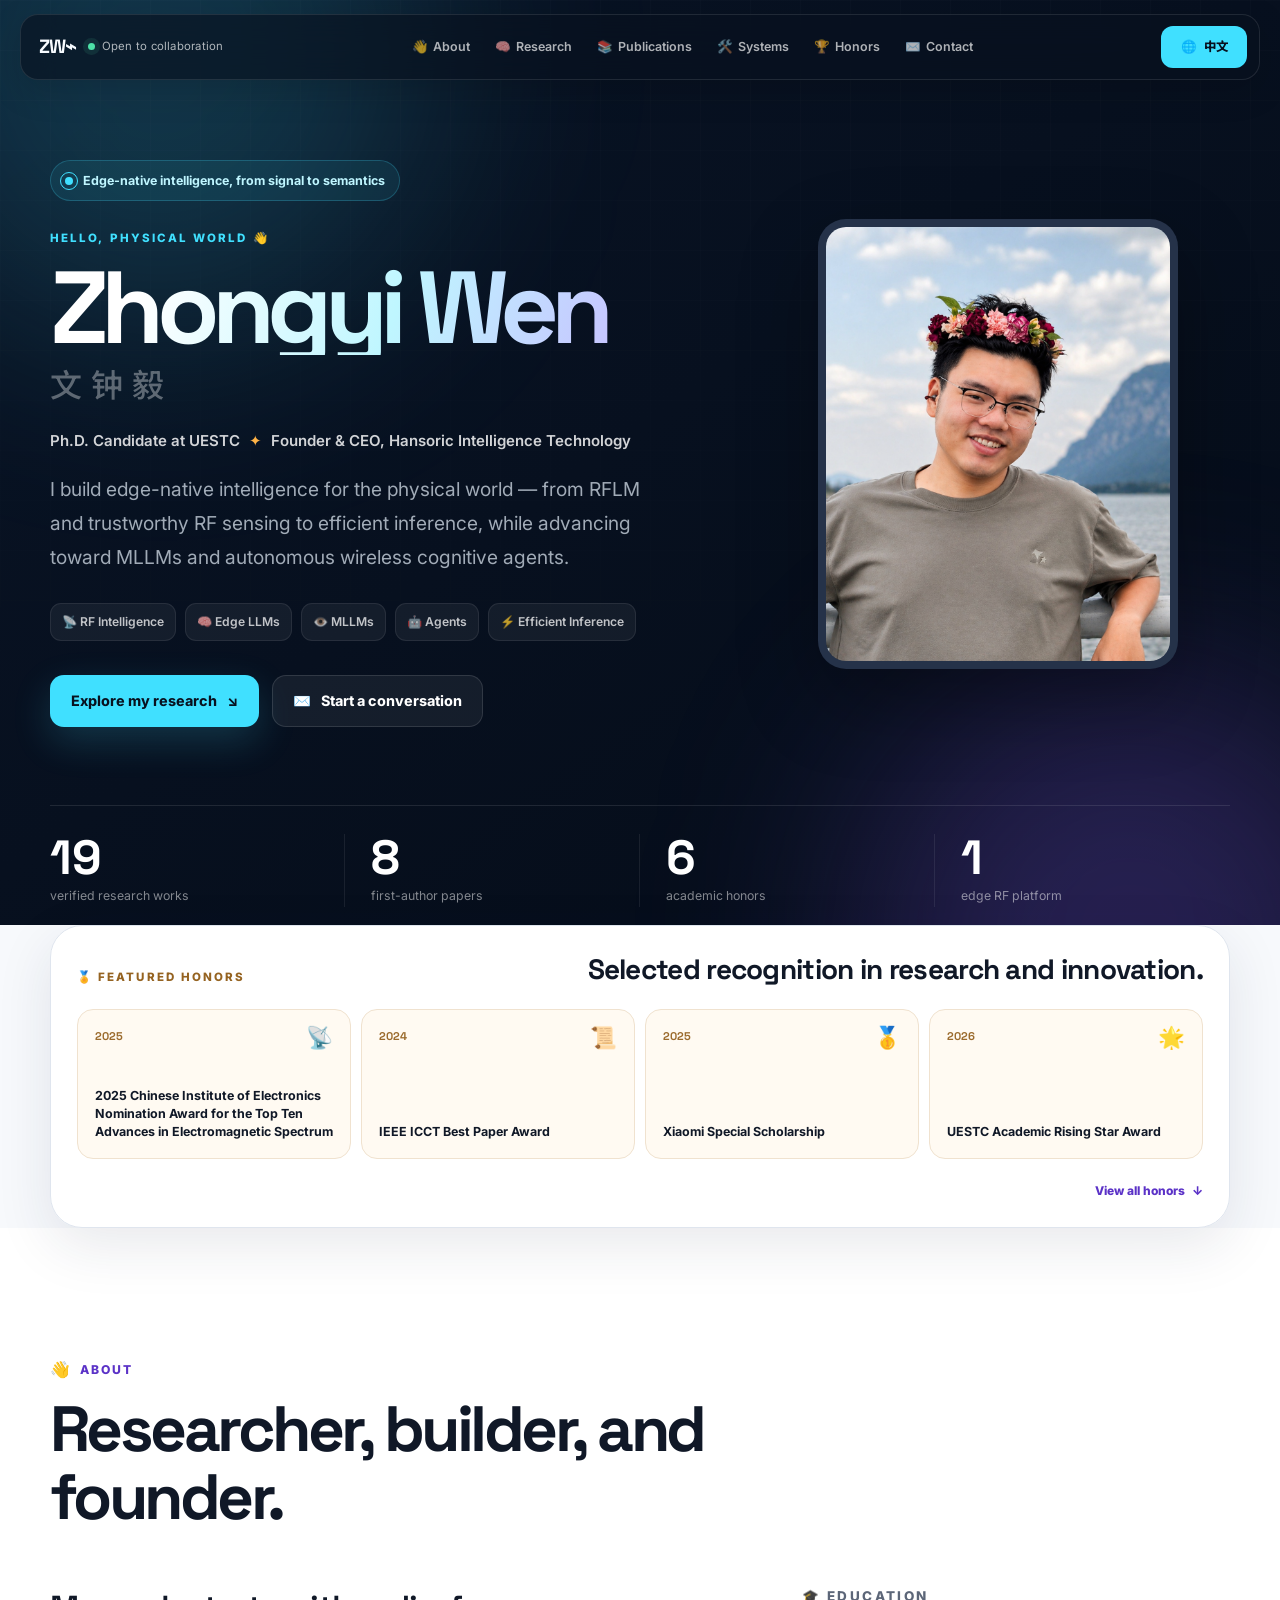
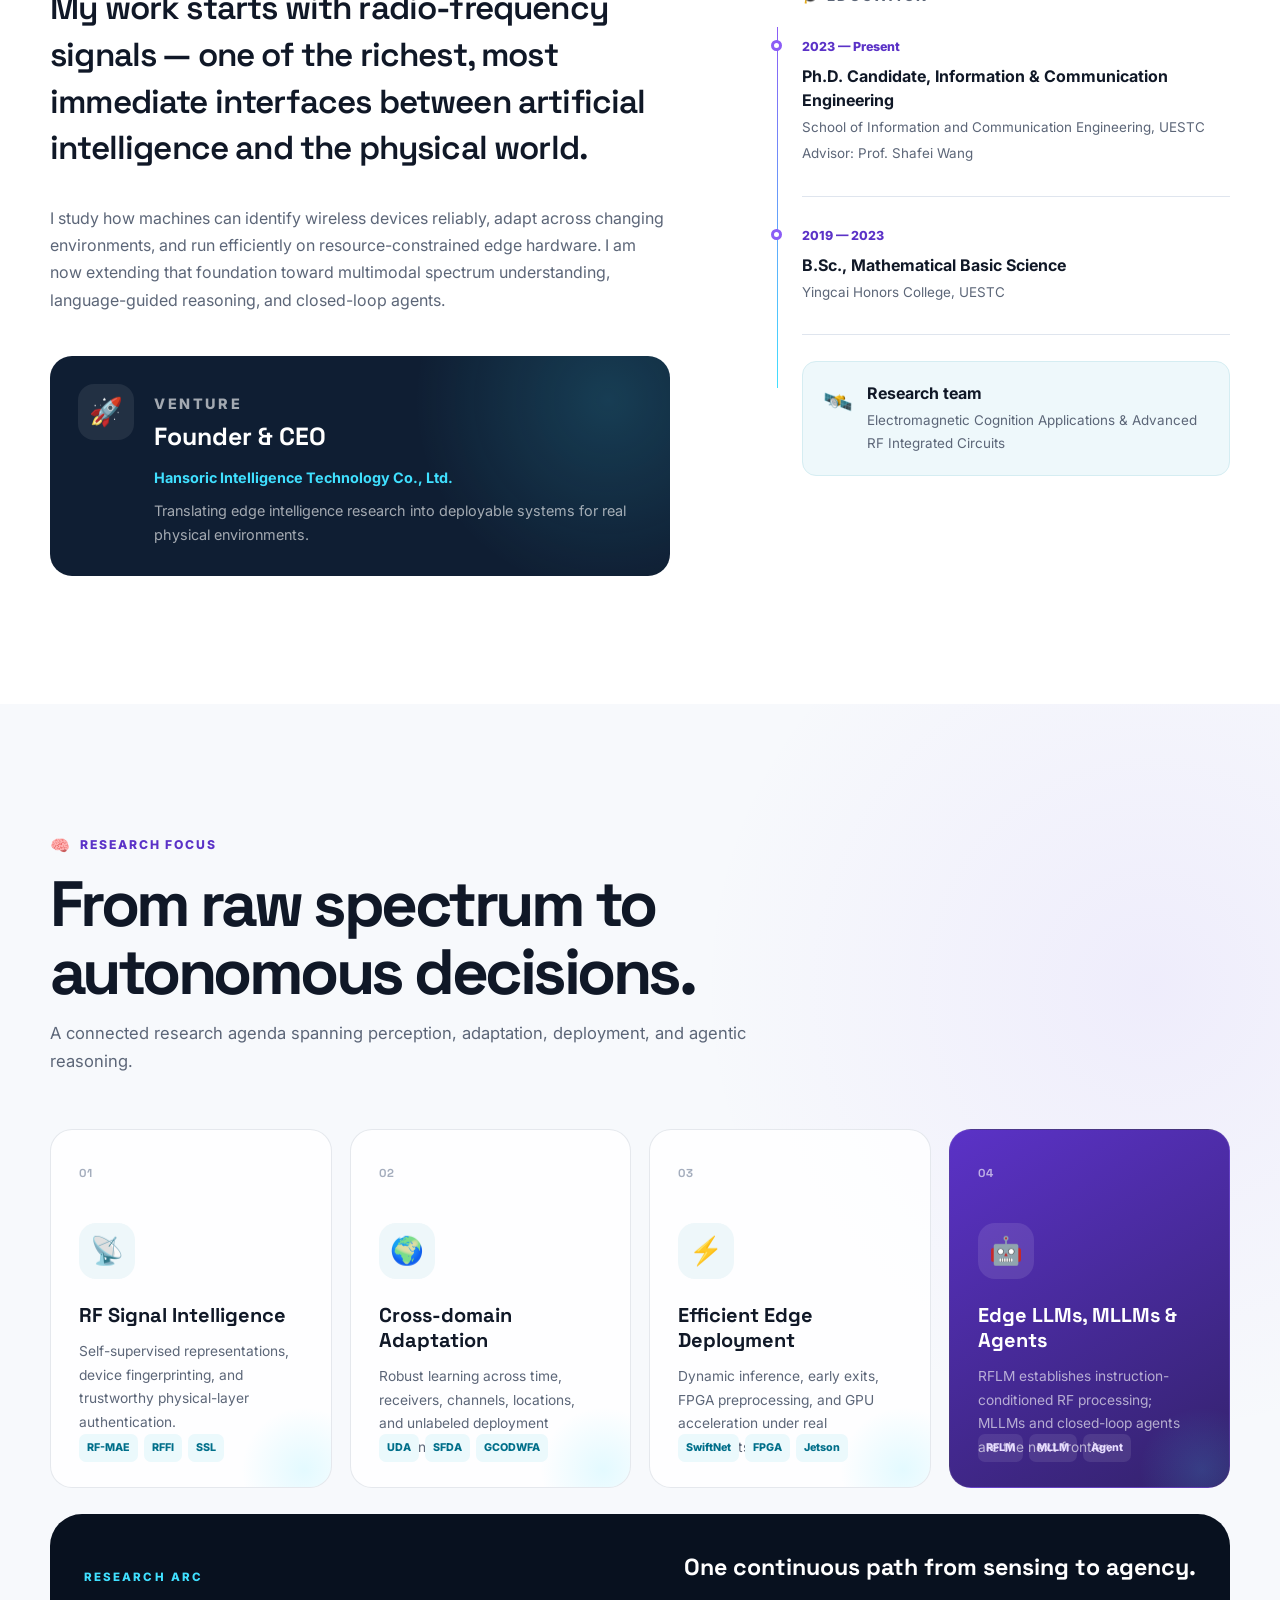
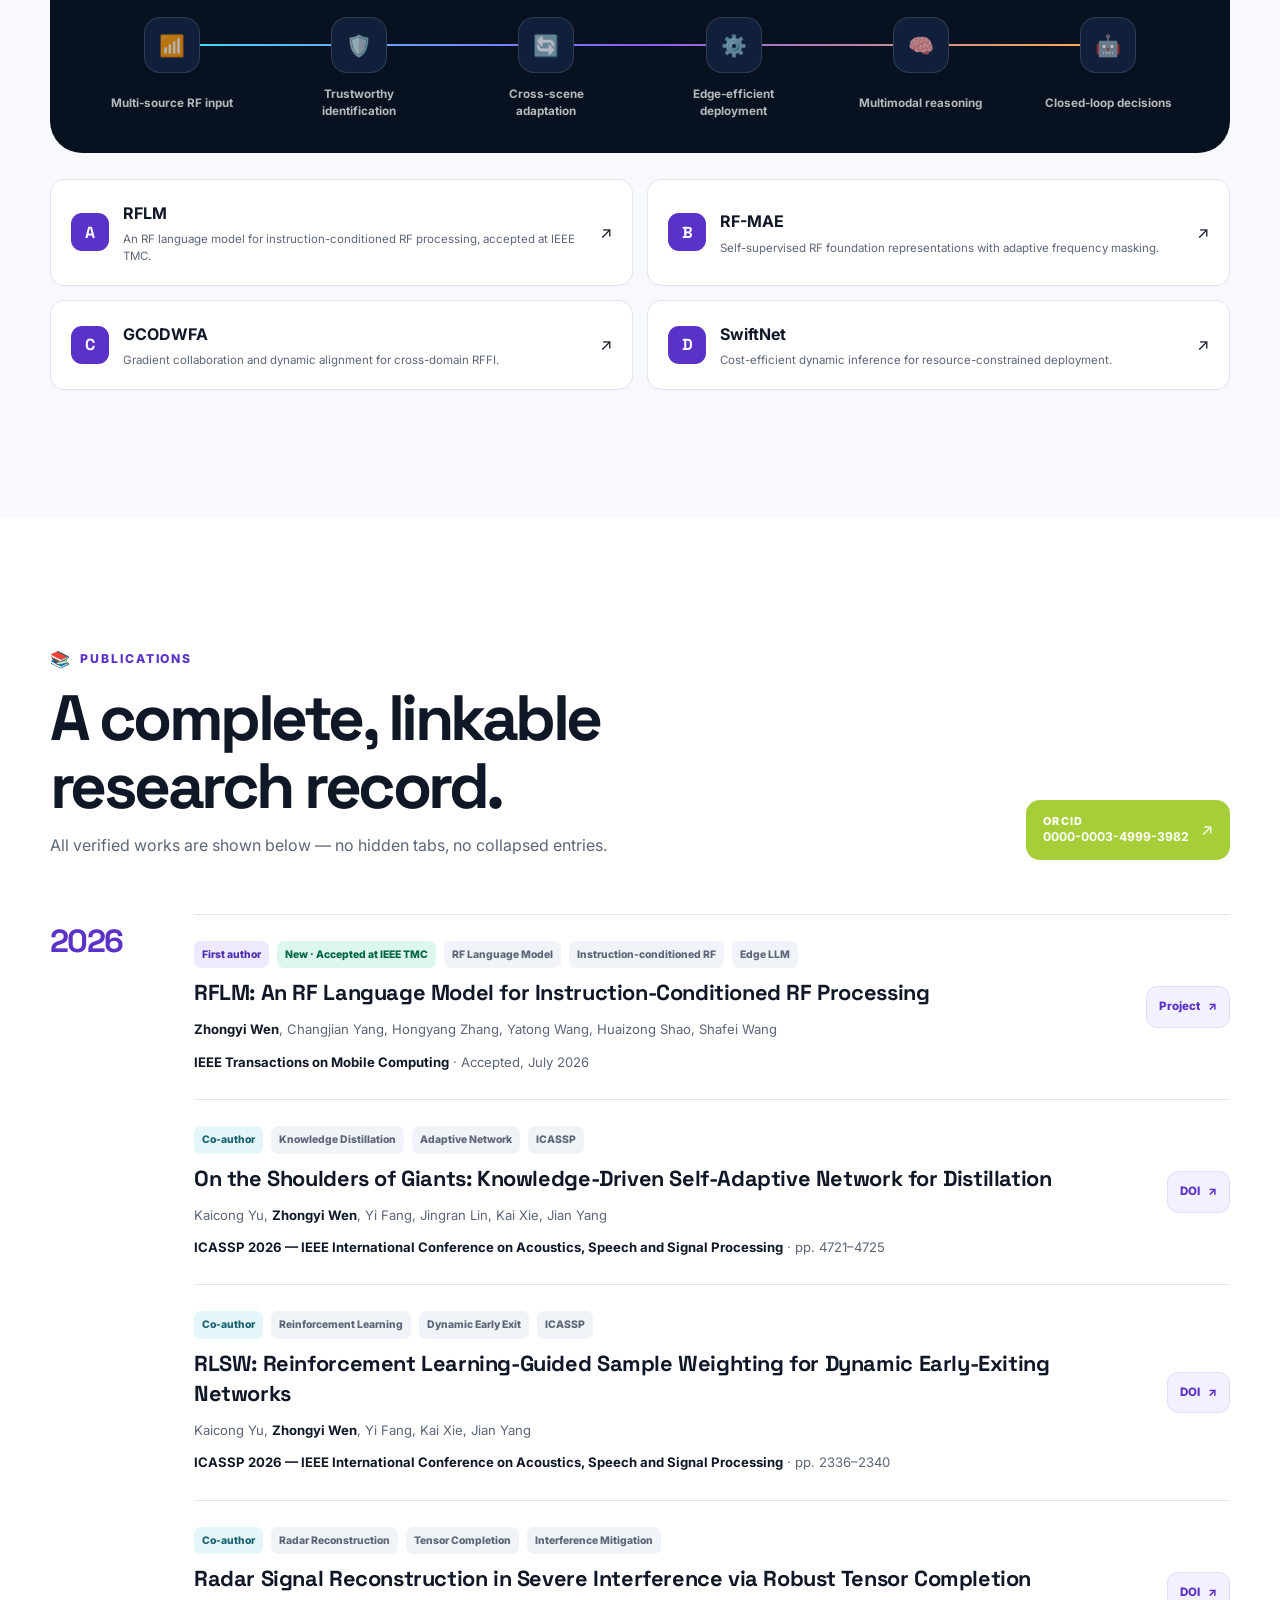
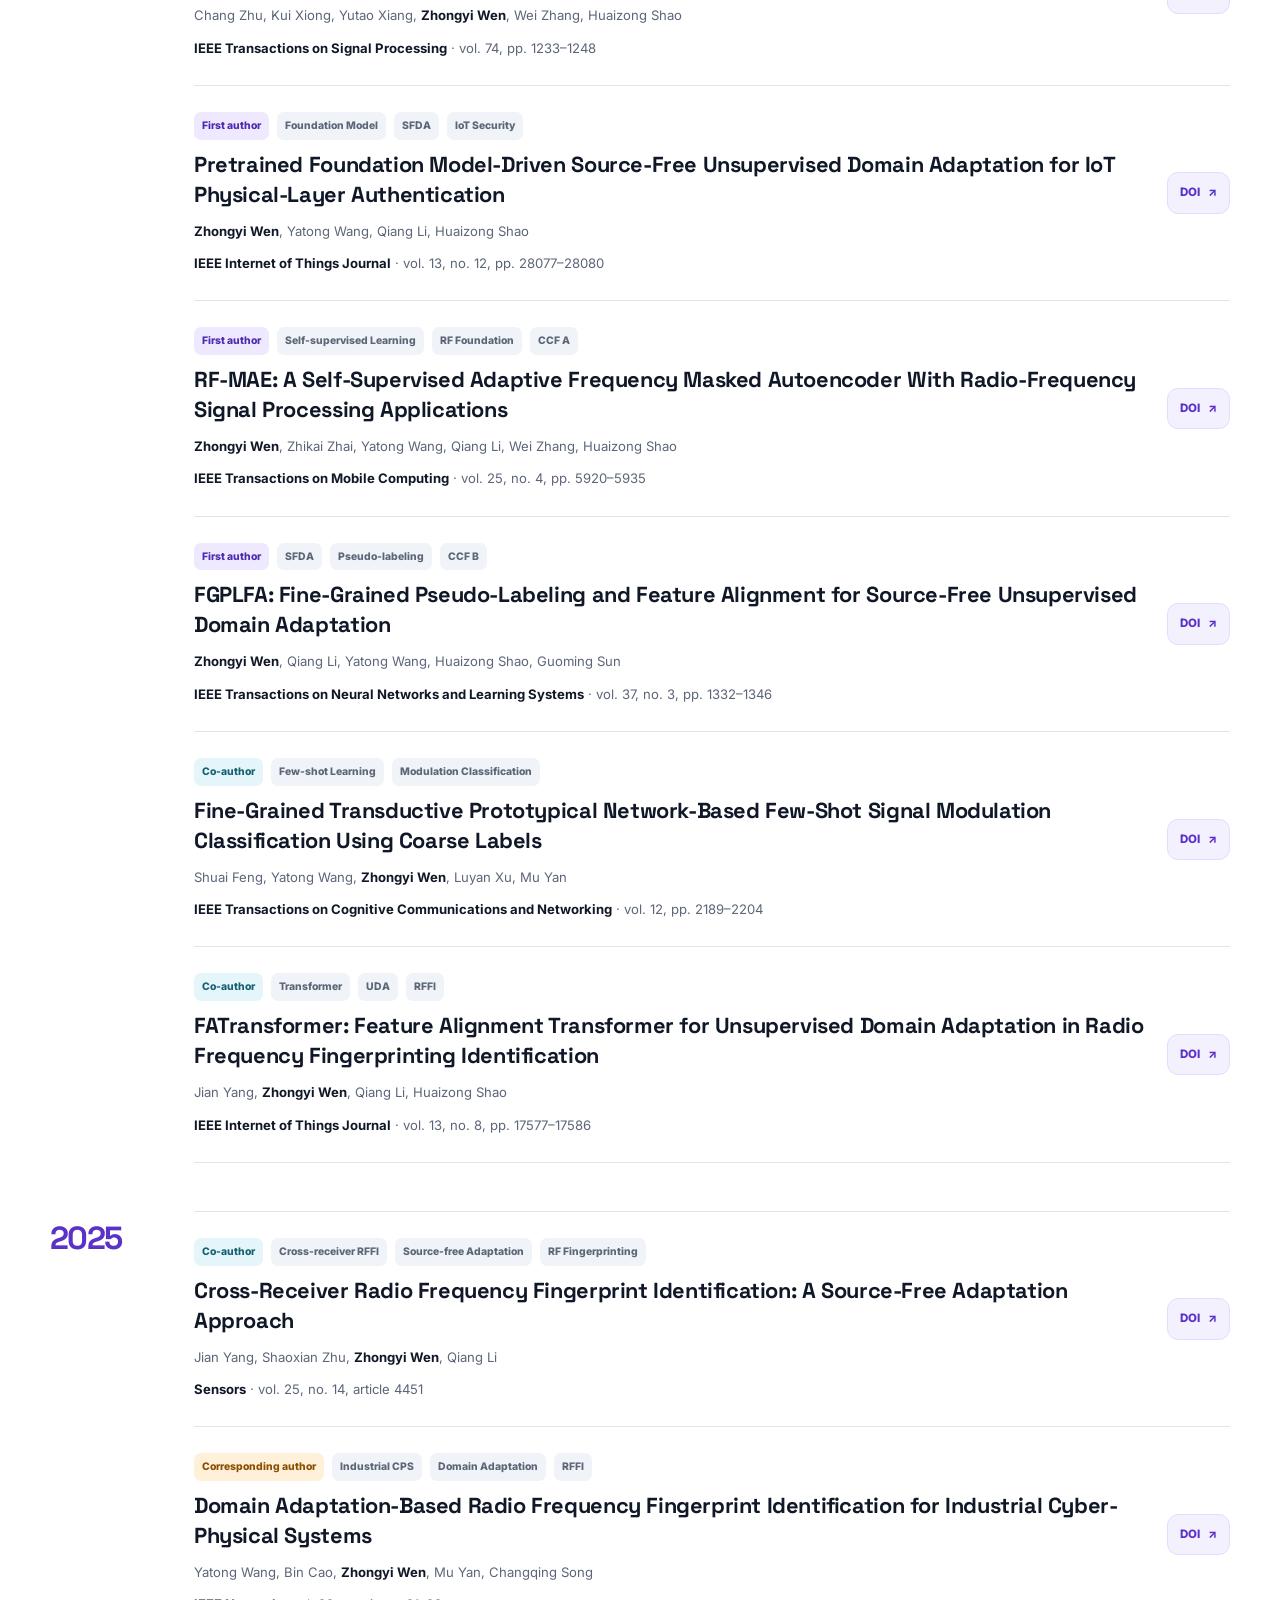
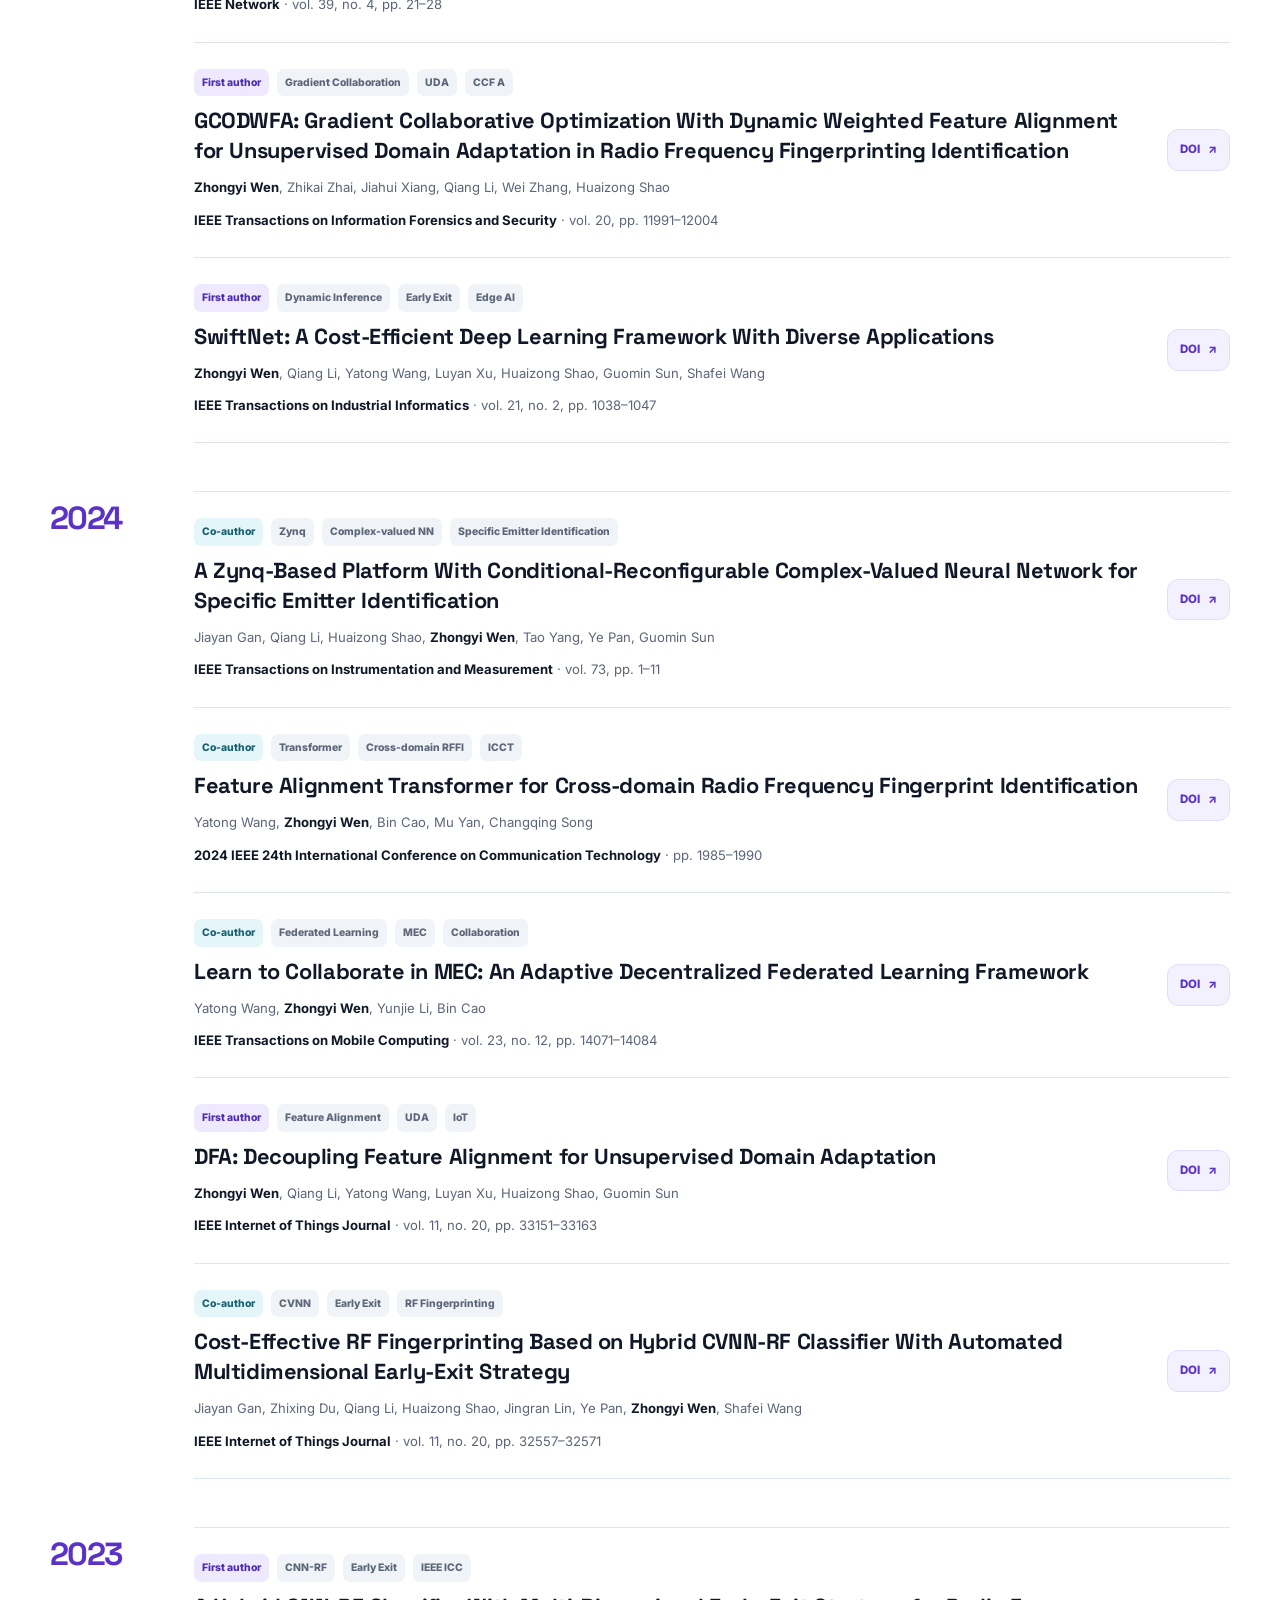
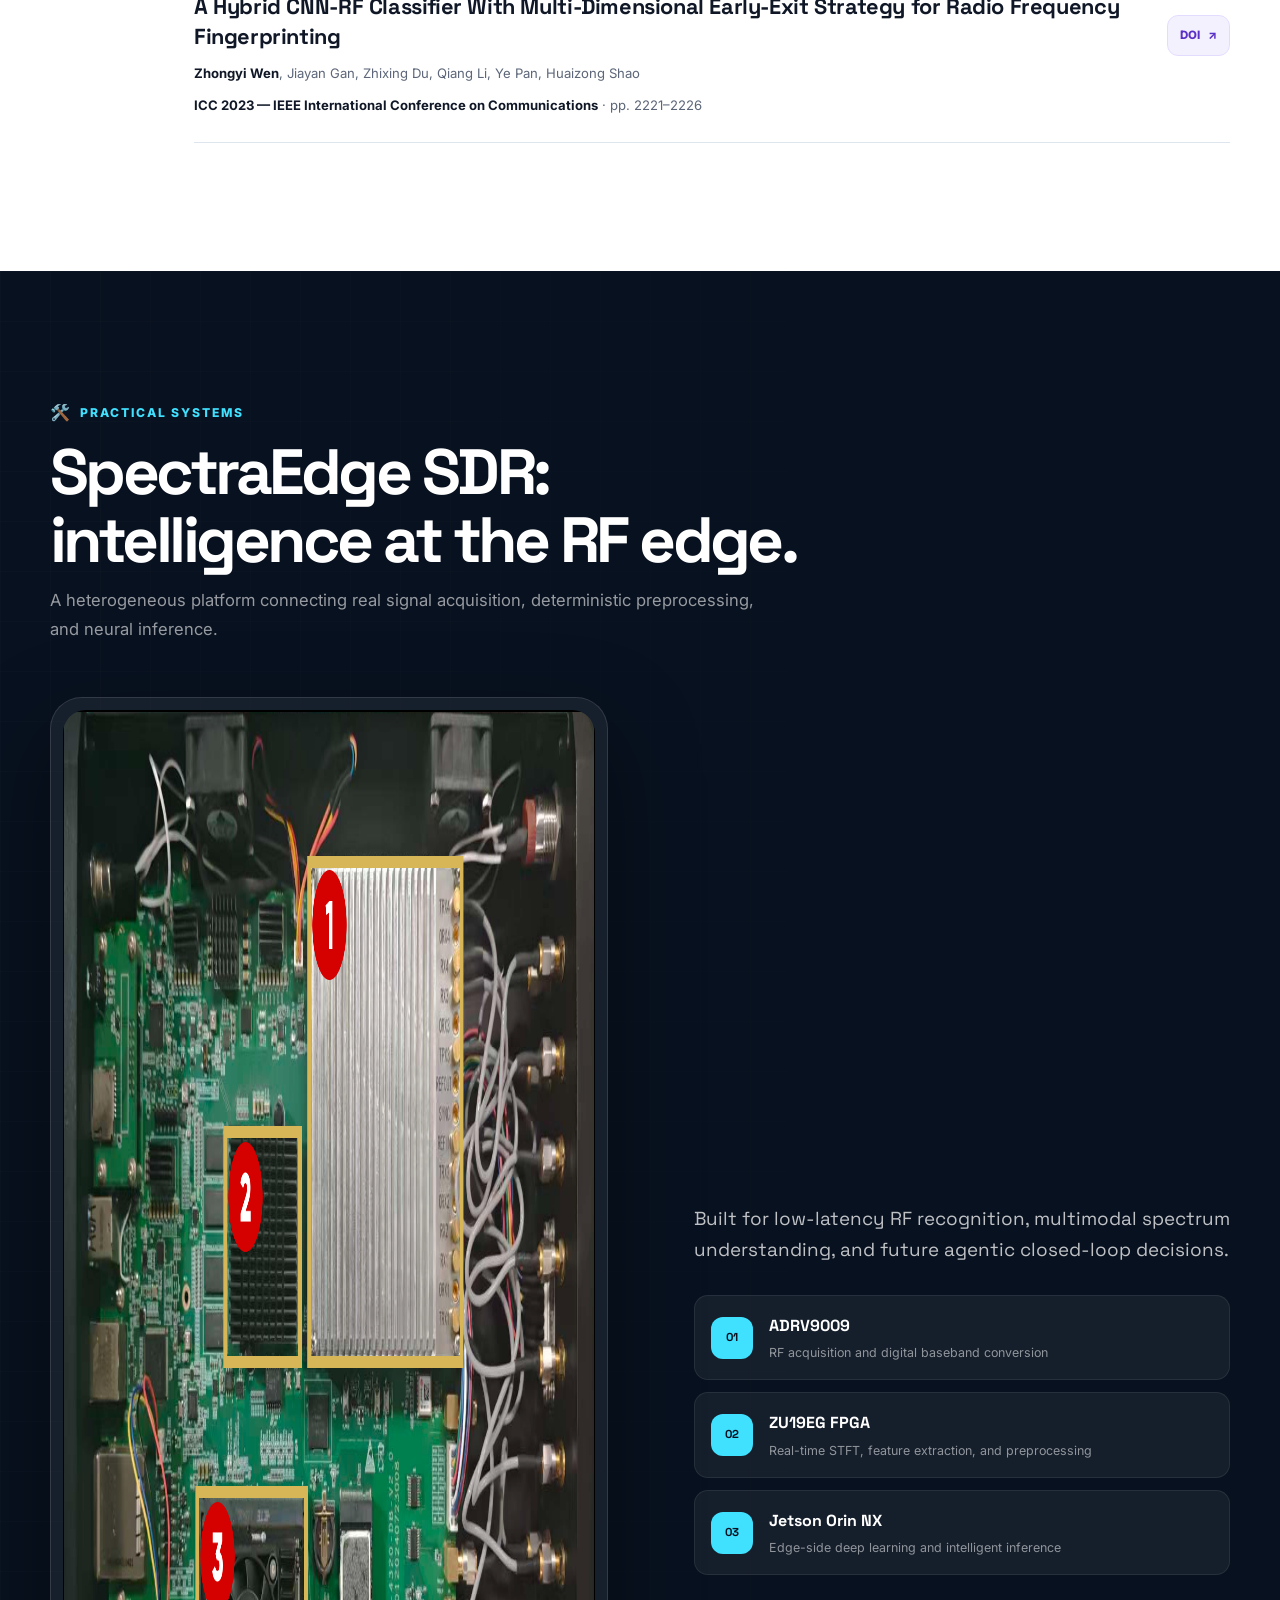
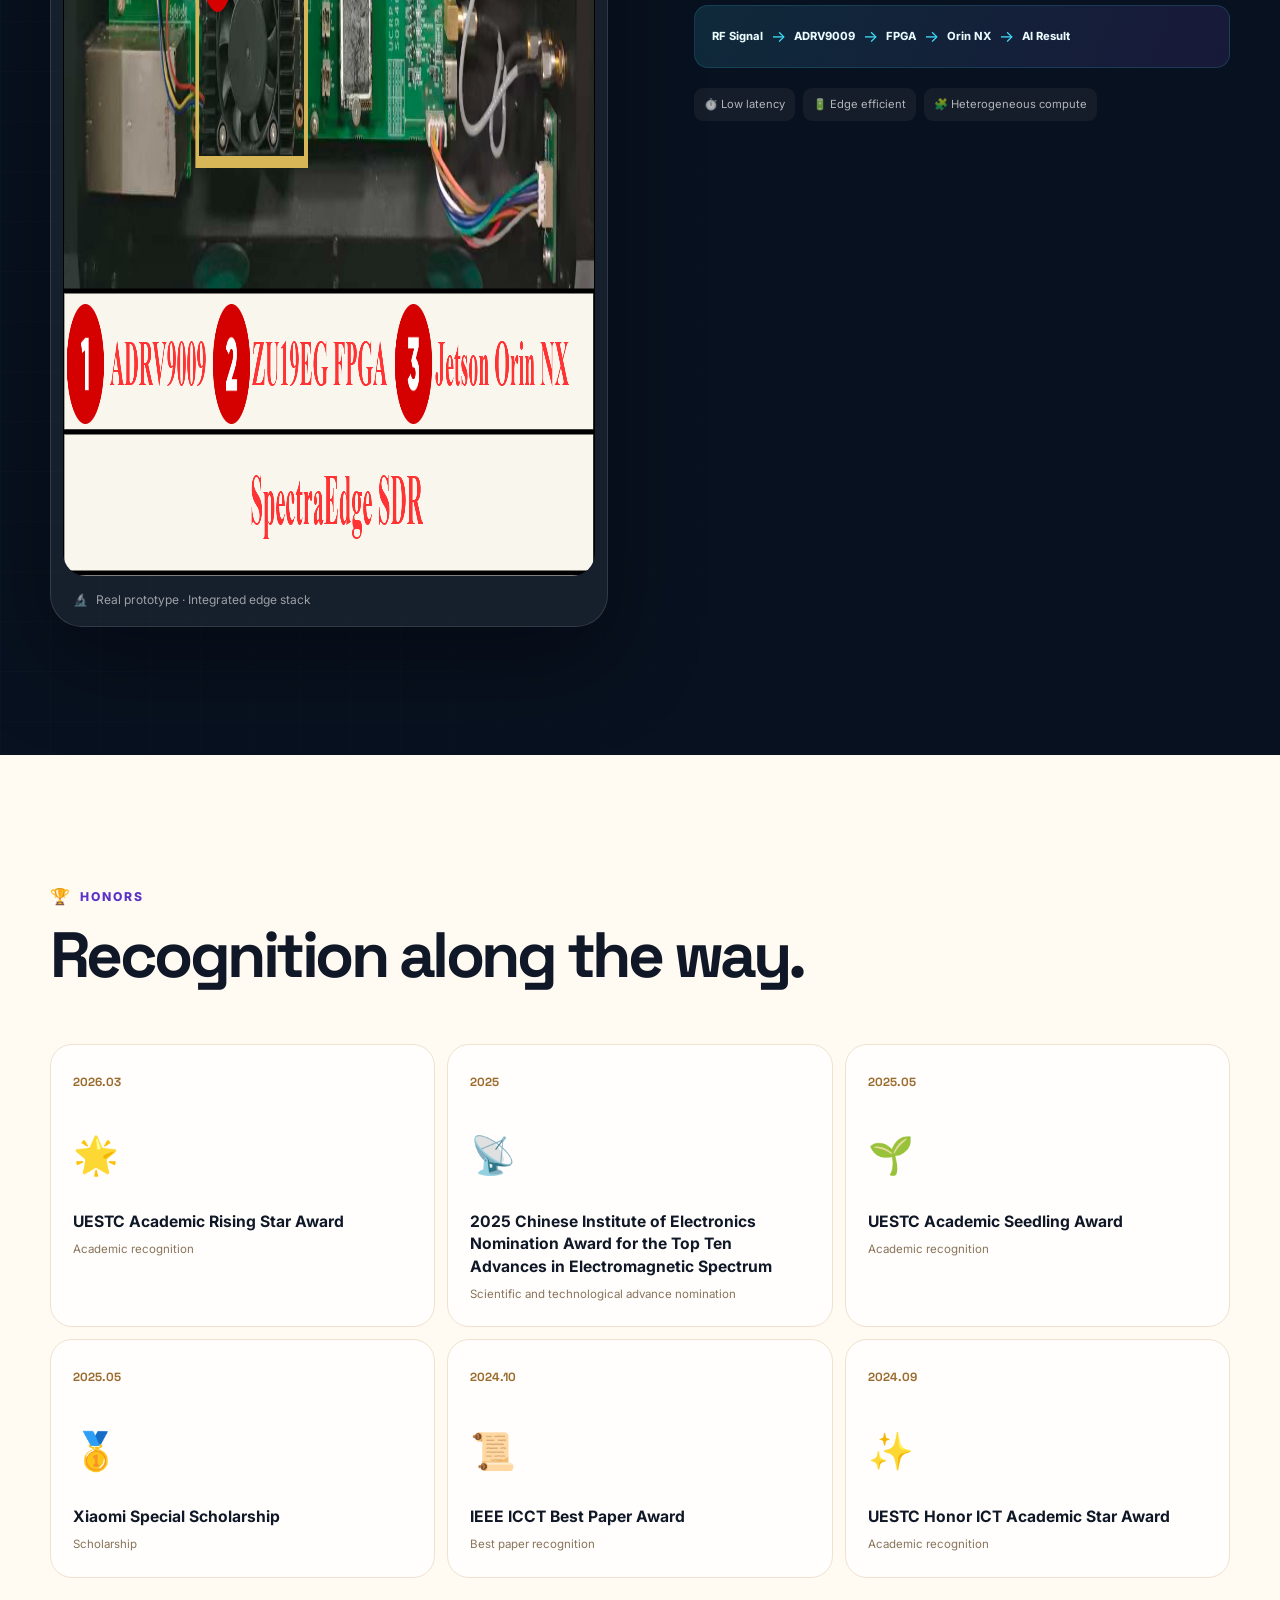
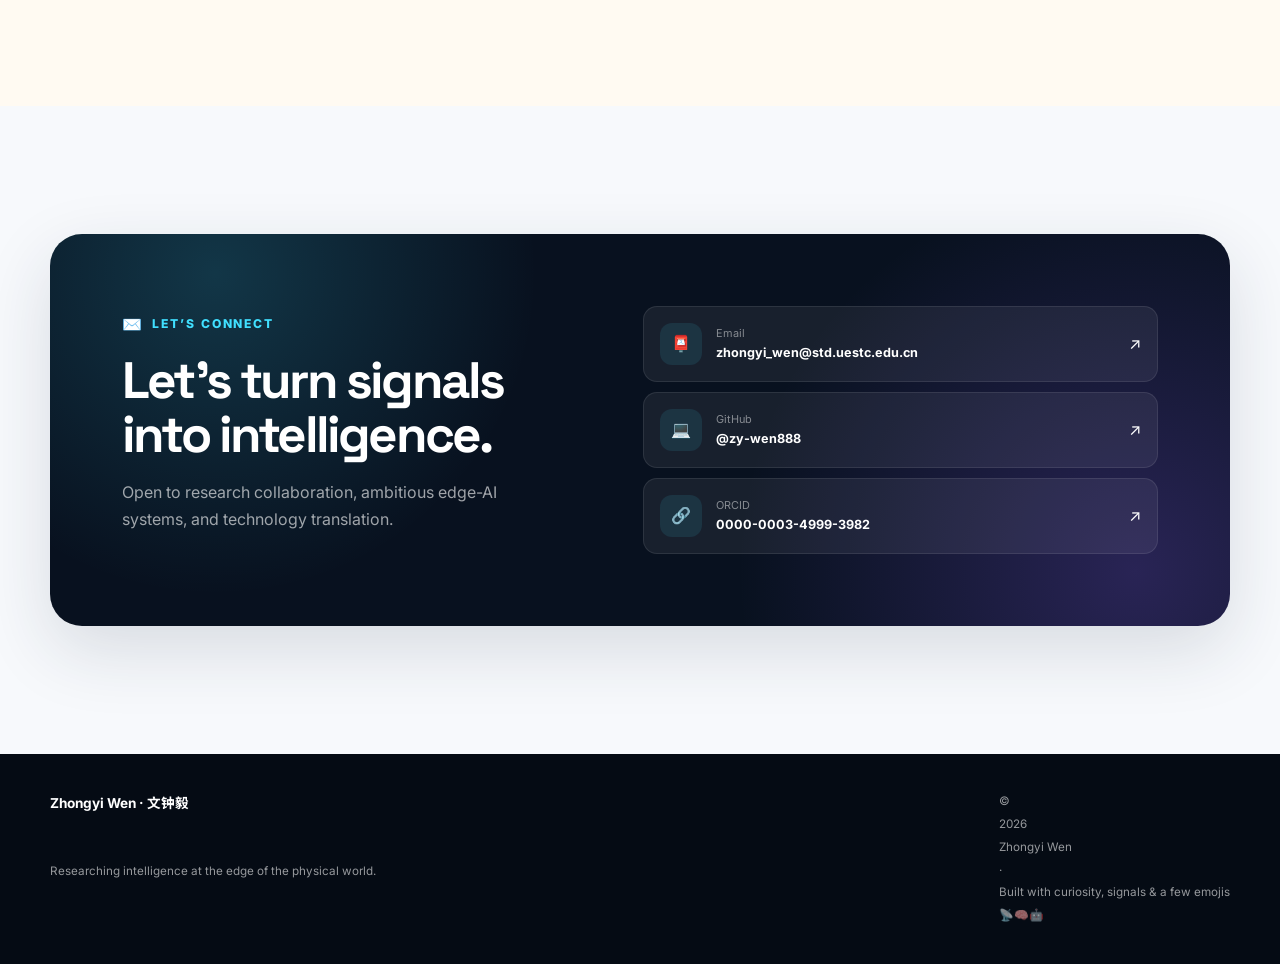
==== commit d5cd6306: "Refine profile and academic record" ====
--- a/index.html
+++ b/index.html
@@ -6,11 +6,11 @@
     <meta name="theme-color" content="#08111f">
     <meta
       name="description"
-      content="Zhongyi Wen is a Ph.D. Candidate at UESTC and Founder &amp; CEO of Hansoric Intelligence Technology, working on RF intelligence, edge LLMs, MLLMs, and wireless cognitive agents."
+      content="Zhongyi Wen is a Ph.D. Candidate at UESTC and Founder &amp; CEO of Hansoric Intelligence Technology, researching RFLM, RF intelligence, edge LLMs, MLLMs, and wireless cognitive agents."
     >
     <meta name="author" content="Zhongyi Wen">
     <link rel="canonical" href="https://zy-wen888.github.io/">
-    <link rel="icon" href="assets/zhongyi-wen.jpeg" type="image/jpeg">
+    <link rel="icon" href="assets/zhongyi-wen-portrait.png" type="image/png">
     <link rel="preconnect" href="https://fonts.googleapis.com">
     <link rel="preconnect" href="https://fonts.gstatic.com" crossorigin>
     <link
@@ -22,7 +22,7 @@
     <meta property="og:title" content="Zhongyi Wen — Edge RF Intelligence">
     <meta
       property="og:description"
-      content="From trustworthy RF sensing to edge LLMs, MLLMs, and autonomous wireless cognitive agents."
+      content="RFLM and trustworthy RF sensing at the edge, advancing toward MLLMs and autonomous wireless cognitive agents."
     >
     <meta
       property="og:image"
@@ -51,7 +51,7 @@
         "name": "Zhongyi Wen",
         "alternateName": "文钟毅",
         "url": "https://zy-wen888.github.io/",
-        "image": "https://zy-wen888.github.io/assets/zhongyi-wen.jpeg",
+        "image": "https://zy-wen888.github.io/assets/zhongyi-wen-portrait.png",
         "email": "mailto:zhongyi_wen@std.uestc.edu.cn",
         "jobTitle": ["Ph.D. Candidate", "Founder & CEO"],
         "affiliation": {
@@ -123,8 +123,8 @@
               <strong data-i18n="heroCompanyRole">Founder &amp; CEO, Hansoric Intelligence Technology</strong>
             </p>
             <p class="hero-lede" data-i18n="heroLede">
-              I build edge-native intelligence for the physical world — bridging trustworthy RF sensing,
-              efficient inference, LLMs, MLLMs, and autonomous wireless cognitive agents.
+              I build edge-native intelligence for the physical world — from RFLM and trustworthy RF sensing
+              to efficient inference, while advancing toward MLLMs and autonomous wireless cognitive agents.
             </p>
             <ul class="topic-ribbon">
               <li>📡 <span data-i18n="topicRf">RF Intelligence</span></li>
@@ -144,35 +144,39 @@
           </div>
 
           <div class="hero-visual reveal">
-            <div class="portrait-orbit" aria-hidden="true"></div>
             <figure class="portrait-frame">
               <img
-                src="assets/zhongyi-wen.jpeg"
+                src="assets/zhongyi-wen-portrait.png"
                 alt="Portrait of Zhongyi Wen"
-                width="1767"
-                height="2475"
+                width="1254"
+                height="1254"
                 fetchpriority="high"
               >
-              <figcaption>
-                <span class="caption-icon" aria-hidden="true">📍</span>
-                <span>
-                  <strong>Chengdu, China</strong>
-                  <small data-i18n="portraitCaption">Researching the intelligence beyond connectivity</small>
-                </span>
-              </figcaption>
             </figure>
-            <span class="floating-emoji emoji-one" aria-hidden="true">📡</span>
-            <span class="floating-emoji emoji-two" aria-hidden="true">🧠</span>
-            <span class="floating-emoji emoji-three" aria-hidden="true">⚡</span>
-            <span class="floating-emoji emoji-four" aria-hidden="true">🤖</span>
           </div>
         </div>
 
         <div class="container stat-strip reveal" role="group" aria-label="Academic highlights">
-          <div><strong>13</strong><span data-i18n="statWorks">verified research works</span></div>
-          <div><strong>7</strong><span data-i18n="statFirstAuthor">first-author papers</span></div>
-          <div><strong>5</strong><span data-i18n="statHonors">academic honors</span></div>
+          <div><strong>19</strong><span data-i18n="statWorks">verified research works</span></div>
+          <div><strong>8</strong><span data-i18n="statFirstAuthor">first-author papers</span></div>
+          <div><strong>6</strong><span data-i18n="statHonors">academic honors</span></div>
           <div><strong>1</strong><span data-i18n="statPlatform">edge RF platform</span></div>
+        </div>
+      </section>
+
+      <section class="featured-honors" aria-labelledby="featured-honors-title">
+        <div class="container featured-honors-panel reveal">
+          <div class="featured-honors-heading">
+            <p class="mini-label"><span aria-hidden="true">🏅</span> <span data-i18n="featuredHonorsLabel">FEATURED HONORS</span></p>
+            <h2 id="featured-honors-title" data-i18n="featuredHonorsTitle">Selected recognition in research and innovation.</h2>
+          </div>
+          <div class="featured-honors-grid">
+            <article><time>2025</time><span aria-hidden="true">📡</span><h3 data-i18n="awardCieNomination">2025 Chinese Institute of Electronics Nomination Award for the Top Ten Advances in Electromagnetic Spectrum</h3></article>
+            <article><time>2024</time><span aria-hidden="true">📜</span><h3>IEEE ICCT Best Paper Award</h3></article>
+            <article><time>2025</time><span aria-hidden="true">🥇</span><h3 data-i18n="awardXiaomi">Xiaomi Special Scholarship</h3></article>
+            <article><time>2026</time><span aria-hidden="true">🌟</span><h3 data-i18n="awardRisingStar">UESTC Academic Rising Star Award</h3></article>
+          </div>
+          <a class="featured-honors-link" href="#honors"><span data-i18n="viewAllHonors">View all honors</span><span aria-hidden="true">↓</span></a>
         </div>
       </section>
 
@@ -267,8 +271,8 @@
               <span class="research-number">04</span>
               <span class="research-emoji" aria-hidden="true">🤖</span>
               <h3 data-i18n="agentTitle">Edge LLMs, MLLMs &amp; Agents</h3>
-              <p data-i18n="agentBody">An emerging direction: unifying RF signals, spectrum imagery, and language for reasoning and action.</p>
-              <div class="tag-row"><span>LLM</span><span>MLLM</span><span>Agent</span></div>
+              <p data-i18n="agentBody">RFLM establishes instruction-conditioned RF processing; MLLMs and closed-loop agents are the next frontier.</p>
+              <div class="tag-row"><span>RFLM</span><span>MLLM</span><span>Agent</span></div>
             </article>
           </div>
 
@@ -288,18 +292,23 @@
           </div>
 
           <div class="signature-works">
+            <a class="signature-work reveal" href="https://huggingface.co/collections/zywen/rflm-dataset" target="_blank" rel="noopener noreferrer">
+              <span class="work-index">A</span>
+              <span><strong>RFLM</strong><small data-i18n="rflmSummary">An RF language model for instruction-conditioned RF processing, accepted at IEEE TMC.</small></span>
+              <span aria-hidden="true">↗</span>
+            </a>
             <a class="signature-work reveal" href="https://doi.org/10.1109/TMC.2025.3633287" target="_blank" rel="noopener noreferrer">
-              <span class="work-index">A</span>
+              <span class="work-index">B</span>
               <span><strong>RF-MAE</strong><small data-i18n="rfMaeSummary">Self-supervised RF foundation representations with adaptive frequency masking.</small></span>
               <span aria-hidden="true">↗</span>
             </a>
             <a class="signature-work reveal" href="https://doi.org/10.1109/TIFS.2025.3630037" target="_blank" rel="noopener noreferrer">
-              <span class="work-index">B</span>
+              <span class="work-index">C</span>
               <span><strong>GCODWFA</strong><small data-i18n="gcodwfaSummary">Gradient collaboration and dynamic alignment for cross-domain RFFI.</small></span>
               <span aria-hidden="true">↗</span>
             </a>
             <a class="signature-work reveal" href="https://doi.org/10.1109/TII.2024.3448500" target="_blank" rel="noopener noreferrer">
-              <span class="work-index">C</span>
+              <span class="work-index">D</span>
               <span><strong>SwiftNet</strong><small data-i18n="swiftNetSummary">Cost-efficient dynamic inference for resource-constrained deployment.</small></span>
               <span aria-hidden="true">↗</span>
             </a>
@@ -376,6 +385,7 @@
           </div>
           <div class="honors-list">
             <article class="honor-item reveal"><time>2026.03</time><span aria-hidden="true">🌟</span><div><h3 data-i18n="awardRisingStar">UESTC Academic Rising Star Award</h3><p data-i18n="awardAcademic">Academic recognition</p></div></article>
+            <article class="honor-item reveal"><time>2025</time><span aria-hidden="true">📡</span><div><h3 data-i18n="awardCieNomination">2025 Chinese Institute of Electronics Nomination Award for the Top Ten Advances in Electromagnetic Spectrum</h3><p data-i18n="awardNomination">Scientific and technological advance nomination</p></div></article>
             <article class="honor-item reveal"><time>2025.05</time><span aria-hidden="true">🌱</span><div><h3 data-i18n="awardSeedling">UESTC Academic Seedling Award</h3><p data-i18n="awardAcademic">Academic recognition</p></div></article>
             <article class="honor-item reveal"><time>2025.05</time><span aria-hidden="true">🥇</span><div><h3 data-i18n="awardXiaomi">Xiaomi Special Scholarship</h3><p data-i18n="awardScholarship">Scholarship</p></div></article>
             <article class="honor-item reveal"><time>2024.10</time><span aria-hidden="true">📜</span><div><h3>IEEE ICCT Best Paper Award</h3><p data-i18n="awardPaper">Best paper recognition</p></div></article>
--- a/styles.css
+++ b/styles.css
@@ -41,7 +41,7 @@
   text-rendering: optimizeLegibility;
 }
 
-html[lang="zh"] body {
+html[lang^="zh"] body {
   font-family: "Noto Sans SC", "Inter", "Microsoft YaHei", sans-serif;
 }
 
@@ -418,111 +418,29 @@
 
 .hero-visual {
   position: relative;
-  width: min(100%, 450px);
+  width: min(100%, 360px);
   margin-inline: auto;
-}
-
-.portrait-orbit {
-  position: absolute;
-  inset: 2% -7% -4%;
-  border: 1px solid rgba(64, 224, 255, 0.19);
-  border-radius: 48% 52% 48% 52%;
-  transform: rotate(-7deg);
-}
-
-.portrait-orbit::after {
-  content: "";
-  position: absolute;
-  inset: 22px -8px -16px 16px;
-  border: 1px dashed rgba(139, 92, 246, 0.24);
-  border-radius: 51% 49% 54% 46%;
 }
 
 .portrait-frame {
   position: relative;
+  width: 100%;
+  aspect-ratio: 4 / 5;
   margin: 0;
   overflow: hidden;
-  background: linear-gradient(180deg, #142947, #0d1a2d);
-  border: 1px solid rgba(255, 255, 255, 0.14);
-  border-radius: 44% 44% 26px 26px;
-  box-shadow: 0 30px 90px rgba(0, 0, 0, 0.34);
+  background: #122039;
+  border: 8px solid rgba(255, 255, 255, 0.08);
+  border-radius: 28px;
+  box-shadow: 0 30px 80px rgba(0, 0, 0, 0.32);
 }
 
 .portrait-frame img {
+  display: block;
   width: 100%;
-  aspect-ratio: 0.82;
+  height: 100%;
   object-fit: cover;
-  object-position: center 22%;
-  filter: saturate(0.86) contrast(1.04);
-}
-
-.portrait-frame::after {
-  content: "";
-  position: absolute;
-  inset: 0;
-  background: linear-gradient(to bottom, transparent 55%, rgba(6, 13, 25, 0.88));
-  pointer-events: none;
-}
-
-.portrait-frame figcaption {
-  position: absolute;
-  z-index: 2;
-  right: 18px;
-  bottom: 16px;
-  left: 18px;
-  display: flex;
-  align-items: center;
-  gap: 12px;
-  padding: 13px 14px;
-  background: rgba(9, 20, 36, 0.72);
-  border: 1px solid rgba(255, 255, 255, 0.12);
-  border-radius: 15px;
-  backdrop-filter: blur(12px);
-}
-
-.caption-icon {
-  display: grid;
-  width: 38px;
-  height: 38px;
-  place-items: center;
-  background: rgba(64, 224, 255, 0.12);
-  border-radius: 11px;
-}
-
-.portrait-frame figcaption span:last-child {
-  display: grid;
-  line-height: 1.35;
-}
-
-.portrait-frame figcaption strong {
-  font-size: 0.84rem;
-}
-
-.portrait-frame figcaption small {
-  color: rgba(255, 255, 255, 0.58);
-  font-size: 0.68rem;
-}
-
-.floating-emoji {
-  position: absolute;
-  z-index: 5;
-  display: grid;
-  width: 52px;
-  height: 52px;
-  place-items: center;
-  background: rgba(11, 23, 40, 0.84);
-  border: 1px solid rgba(255, 255, 255, 0.12);
-  border-radius: 15px;
-  box-shadow: 0 12px 30px rgba(0, 0, 0, 0.25);
-  font-size: 1.45rem;
-  backdrop-filter: blur(10px);
-  animation: float 5s ease-in-out infinite;
-}
-
-.emoji-one { top: 10%; left: -12%; }
-.emoji-two { top: 25%; right: -10%; animation-delay: -1.5s; }
-.emoji-three { right: 3%; bottom: 21%; animation-delay: -2.5s; }
-.emoji-four { bottom: 4%; left: -8%; animation-delay: -3.5s; }
+  object-position: center;
+}
 
 .stat-strip {
   position: relative;
@@ -554,6 +472,93 @@
 .stat-strip span {
   color: rgba(255, 255, 255, 0.5);
   font-size: 0.77rem;
+}
+
+.featured-honors {
+  position: relative;
+  z-index: 4;
+  background: var(--paper);
+}
+
+.featured-honors-panel {
+  display: grid;
+  gap: 22px;
+  margin-top: -28px;
+  padding: 26px;
+  background: rgba(255, 255, 255, 0.98);
+  border: 1px solid var(--line);
+  border-radius: var(--radius-lg);
+  box-shadow: 0 18px 56px rgba(25, 40, 65, 0.1);
+}
+
+.featured-honors-heading {
+  display: flex;
+  align-items: end;
+  justify-content: space-between;
+  gap: 24px;
+}
+
+.featured-honors-heading .mini-label {
+  flex: 0 0 auto;
+  margin: 0;
+  color: #956321;
+}
+
+.featured-honors-heading h2 {
+  max-width: 690px;
+  margin: 0;
+  font-family: "Space Grotesk", "Noto Sans SC", sans-serif;
+  font-size: clamp(1.2rem, 2.2vw, 1.75rem);
+  line-height: 1.25;
+  letter-spacing: -0.025em;
+}
+
+.featured-honors-grid {
+  display: grid;
+  grid-template-columns: repeat(4, minmax(0, 1fr));
+  gap: 10px;
+}
+
+.featured-honors-grid article {
+  display: grid;
+  grid-template-columns: 1fr auto;
+  gap: 13px 10px;
+  min-width: 0;
+  min-height: 150px;
+  padding: 17px;
+  background: #fffaf2;
+  border: 1px solid #f0e2cf;
+  border-radius: 16px;
+}
+
+.featured-honors-grid time {
+  color: #9b6b2d;
+  font-family: "Space Grotesk", sans-serif;
+  font-size: 0.7rem;
+  font-weight: 800;
+}
+
+.featured-honors-grid article > span {
+  font-size: 1.35rem;
+  line-height: 1;
+}
+
+.featured-honors-grid h3 {
+  grid-column: 1 / -1;
+  align-self: end;
+  margin: 0;
+  font-size: 0.78rem;
+  line-height: 1.45;
+}
+
+.featured-honors-link {
+  display: inline-flex;
+  align-items: center;
+  justify-self: end;
+  gap: 7px;
+  color: var(--violet-dark);
+  font-size: 0.75rem;
+  font-weight: 800;
 }
 
 .section {
@@ -918,7 +923,7 @@
 
 .signature-works {
   display: grid;
-  grid-template-columns: repeat(3, 1fr);
+  grid-template-columns: repeat(2, 1fr);
   gap: 14px;
   margin-top: 26px;
 }
@@ -1049,7 +1054,8 @@
 }
 
 .role-pill,
-.paper-tag {
+.paper-tag,
+.publication-status {
   display: inline-flex;
   align-items: center;
   width: fit-content;
@@ -1063,6 +1069,7 @@
 .role-corresponding { color: #8b4e00; background: #fff0d9; }
 .role-coauthor { color: #176171; background: #e4f6f9; }
 .paper-tag { color: var(--muted); background: #f0f3f7; }
+.publication-status { color: #006344; background: #dcf8ec; }
 
 .publication-item h4 {
   margin: 0;
@@ -1246,7 +1253,7 @@
 
 .honors-list {
   display: grid;
-  grid-template-columns: repeat(5, 1fr);
+  grid-template-columns: repeat(3, 1fr);
   gap: 12px;
 }
 
@@ -1444,11 +1451,6 @@
   100% { opacity: 0; transform: scale(1.8); }
 }
 
-@keyframes float {
-  0%, 100% { transform: translateY(0) rotate(-2deg); }
-  50% { transform: translateY(-10px) rotate(3deg); }
-}
-
 @media (max-width: 1080px) {
   .brand-status { display: none; }
   .site-header { gap: 14px; }
@@ -1457,7 +1459,6 @@
   .hero-layout { grid-template-columns: 1.1fr 0.9fr; gap: 50px; }
   .research-grid { grid-template-columns: repeat(2, 1fr); }
   .research-card { min-height: 310px; }
-  .honors-list { grid-template-columns: repeat(3, 1fr); }
 }
 
 @media (max-width: 820px) {
@@ -1478,10 +1479,12 @@
   .hero { padding-top: 138px; }
   .hero-layout { grid-template-columns: 1fr; }
   .hero-copy { order: 1; }
-  .hero-visual { order: 2; width: min(88%, 430px); margin-top: 20px; }
+  .hero-visual { order: 2; width: min(88%, 350px); margin-top: 20px; }
   .hero h1 { font-size: clamp(3.8rem, 16vw, 6rem); }
   .stat-strip { grid-template-columns: repeat(2, 1fr); gap: 28px 0; }
   .stat-strip div:nth-child(2) { border-right: 0; }
+  .featured-honors-heading { display: grid; gap: 10px; }
+  .featured-honors-grid { grid-template-columns: repeat(2, minmax(0, 1fr)); }
 
   .about-layout,
   .system-layout,
@@ -1491,7 +1494,6 @@
 
   .research-arc ol { grid-template-columns: repeat(3, 1fr); gap: 26px 12px; }
   .research-arc ol::before { display: none; }
-  .signature-works { grid-template-columns: 1fr; }
   .publication-heading { grid-template-columns: 1fr; }
   .orcid-link { width: fit-content; }
   .publication-year { grid-template-columns: 76px 1fr; gap: 20px; }
@@ -1526,16 +1528,18 @@
   .hero-role > span { display: none; }
   .hero-actions { display: grid; grid-template-columns: 1fr; }
   .button { width: 100%; }
-  .portrait-frame { border-radius: 38% 38% 22px 22px; }
-  .floating-emoji { width: 44px; height: 44px; font-size: 1.2rem; }
-  .emoji-one { left: -5%; }
-  .emoji-two { right: -4%; }
-  .emoji-four { left: -3%; }
+  .hero-visual { width: min(82vw, 320px); }
+  .portrait-frame { border-width: 6px; border-radius: 22px; }
 
   .stat-strip { margin-top: 54px; }
   .stat-strip div { padding: 0 14px; }
   .stat-strip div:nth-child(odd) { padding-left: 0; }
   .stat-strip strong { font-size: 2rem; }
+
+  .featured-honors-panel { gap: 18px; margin-top: -18px; padding: 20px; border-radius: 22px; }
+  .featured-honors-grid { grid-template-columns: 1fr; }
+  .featured-honors-grid article { grid-template-columns: auto auto 1fr; gap: 12px; align-items: center; min-height: 0; padding: 15px; }
+  .featured-honors-grid h3 { grid-column: auto; align-self: center; }
 
   .section { padding: 82px 0; }
   .section-heading { margin-bottom: 38px; }
@@ -1550,6 +1554,7 @@
   .research-arc { padding: 26px 18px; }
   .arc-heading { display: grid; gap: 8px; }
   .research-arc ol { grid-template-columns: repeat(2, 1fr); }
+  .signature-works { grid-template-columns: 1fr; }
 
   .publication-year { grid-template-columns: 1fr; gap: 12px; }
   .publication-year > h3 { position: static; font-size: 1.6rem; }
@@ -1582,7 +1587,6 @@
   .hero-actions,
   .language-toggle,
   .back-to-top,
-  .floating-emoji,
   footer { display: none !important; }
   body { color: #000; background: #fff; font-size: 10pt; }
   .hero,
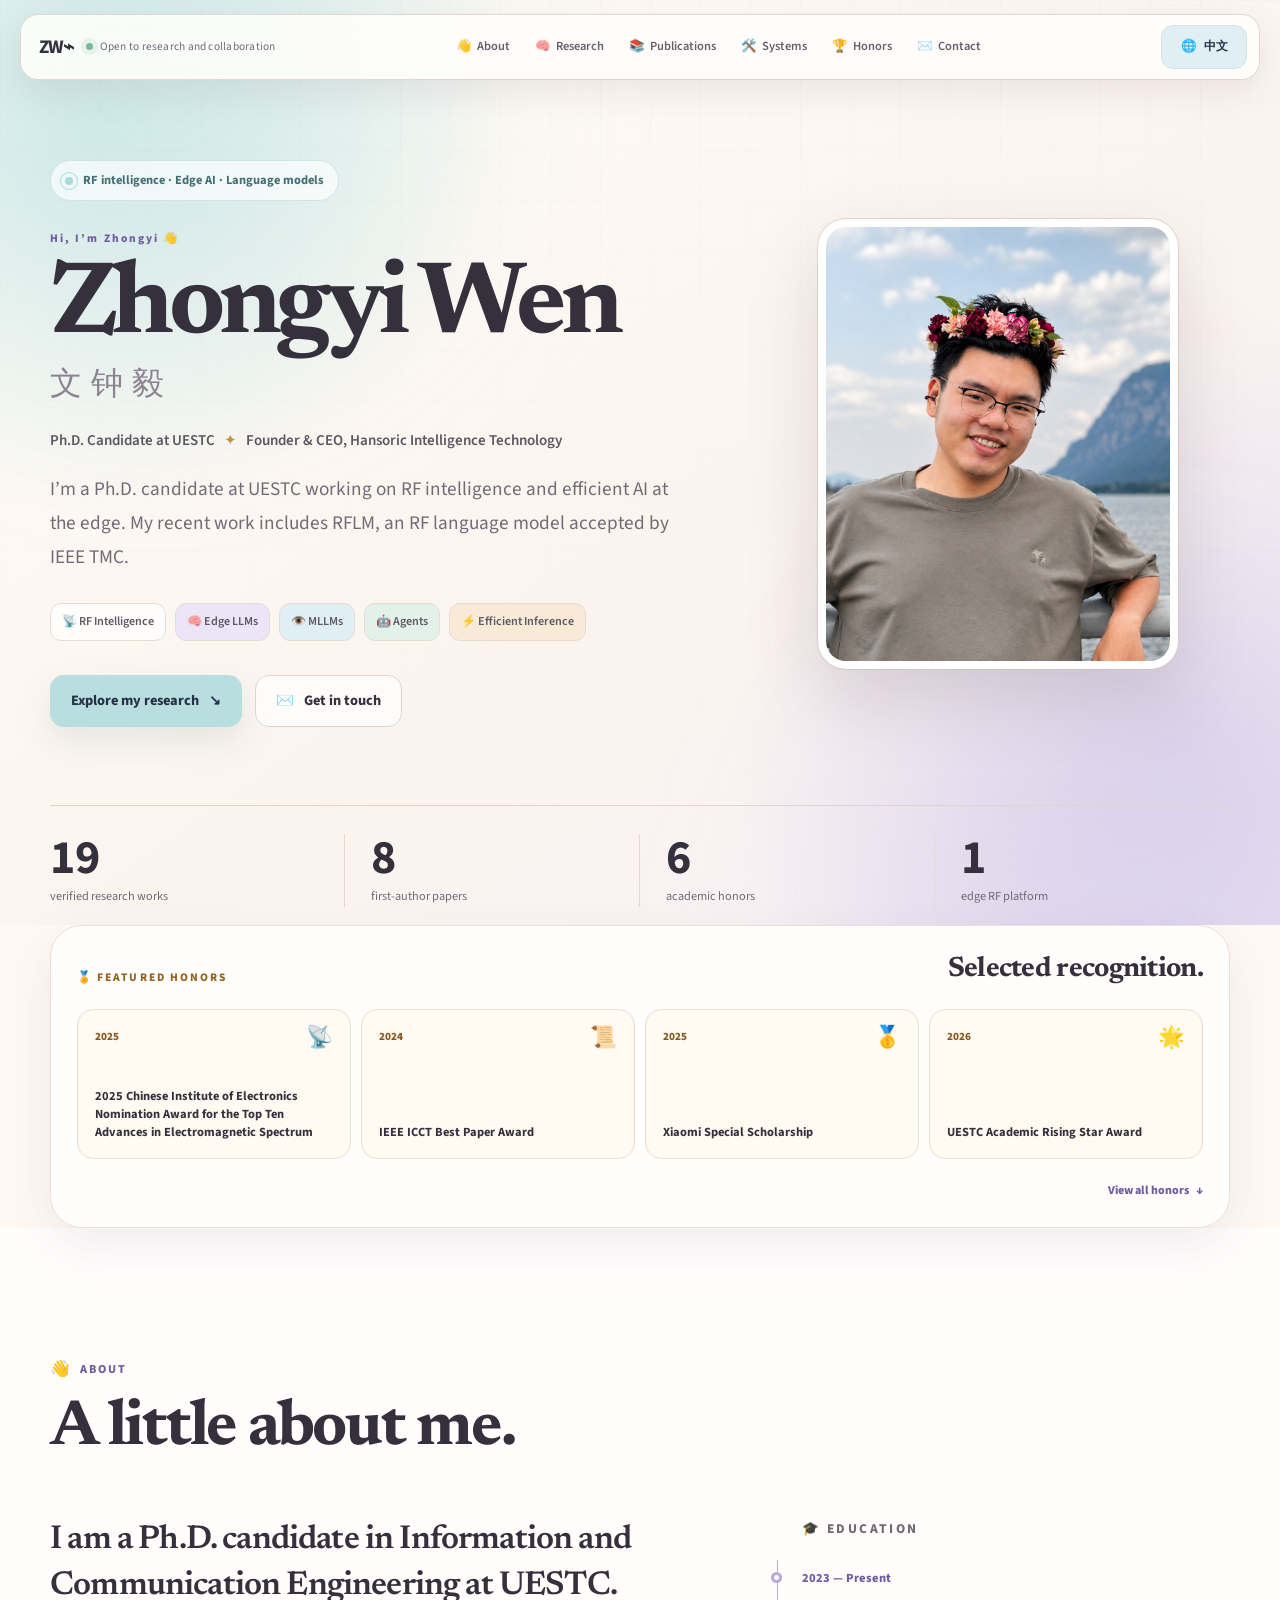
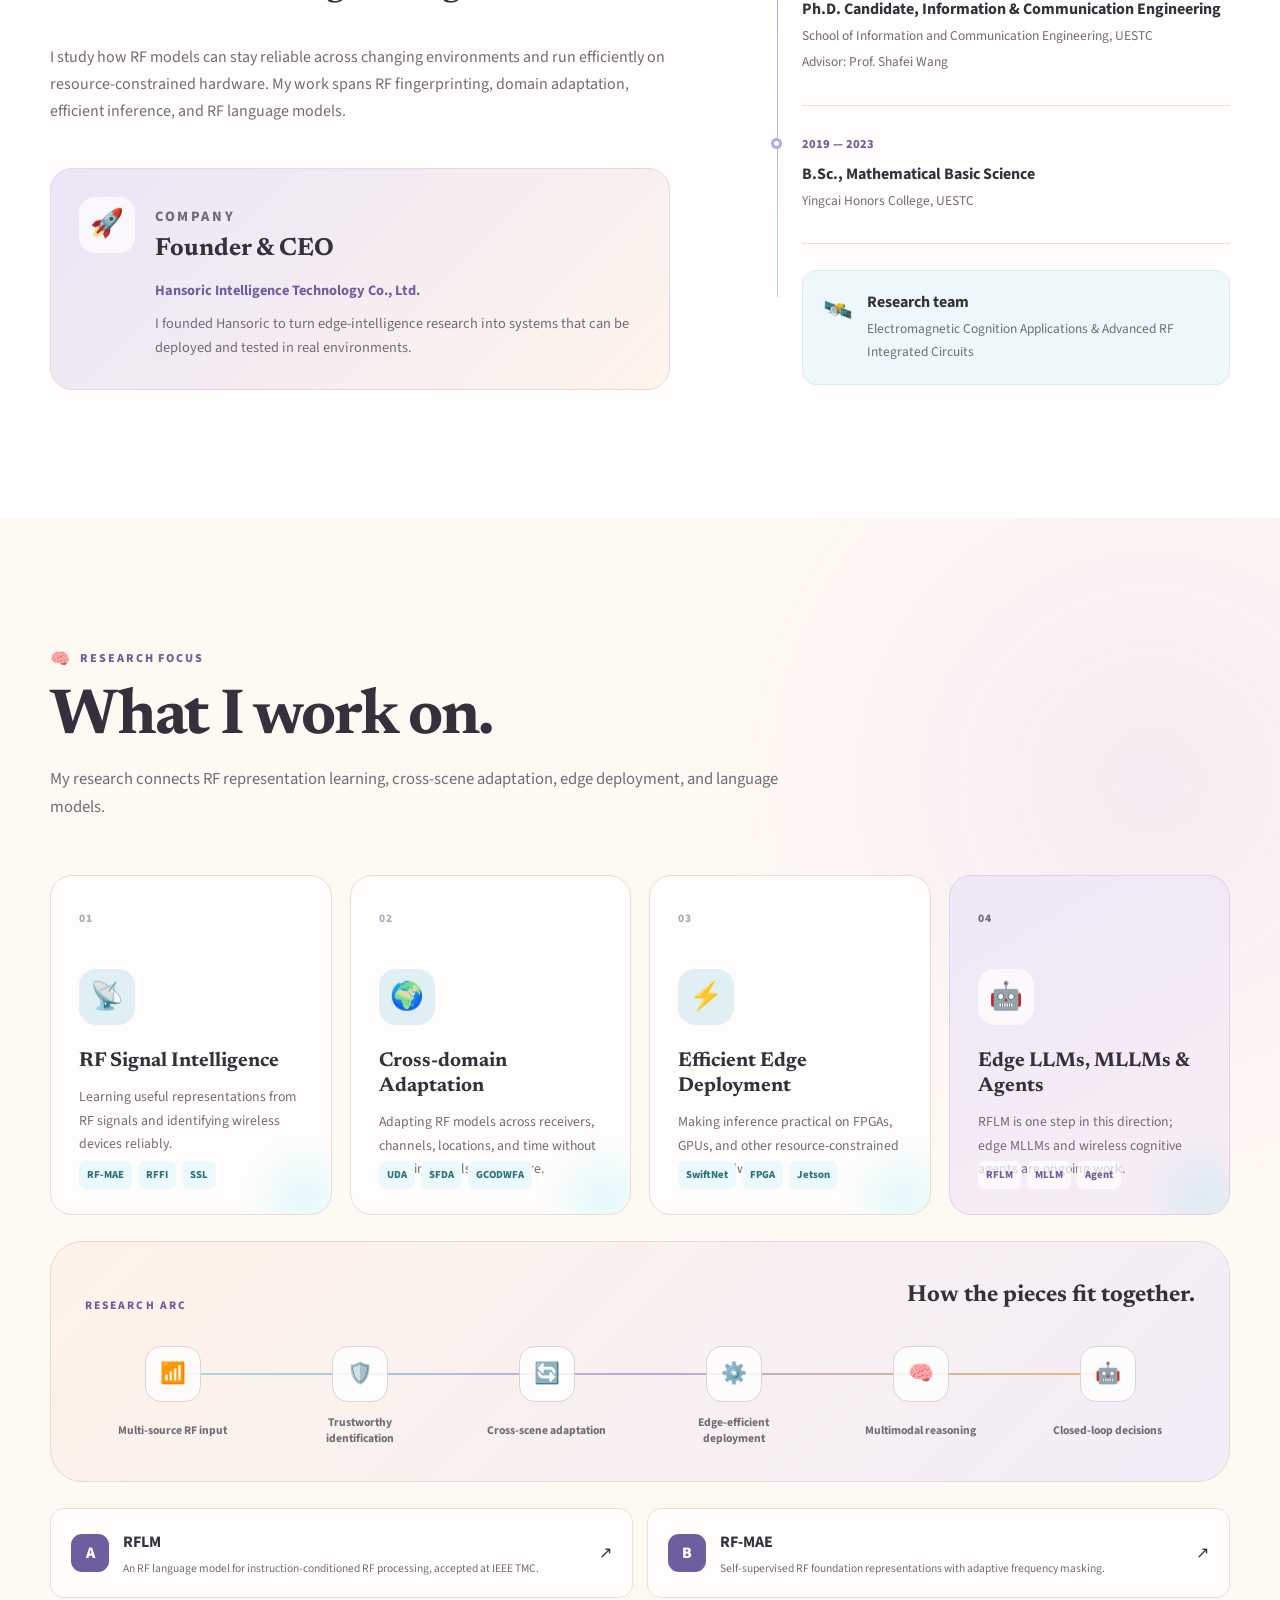
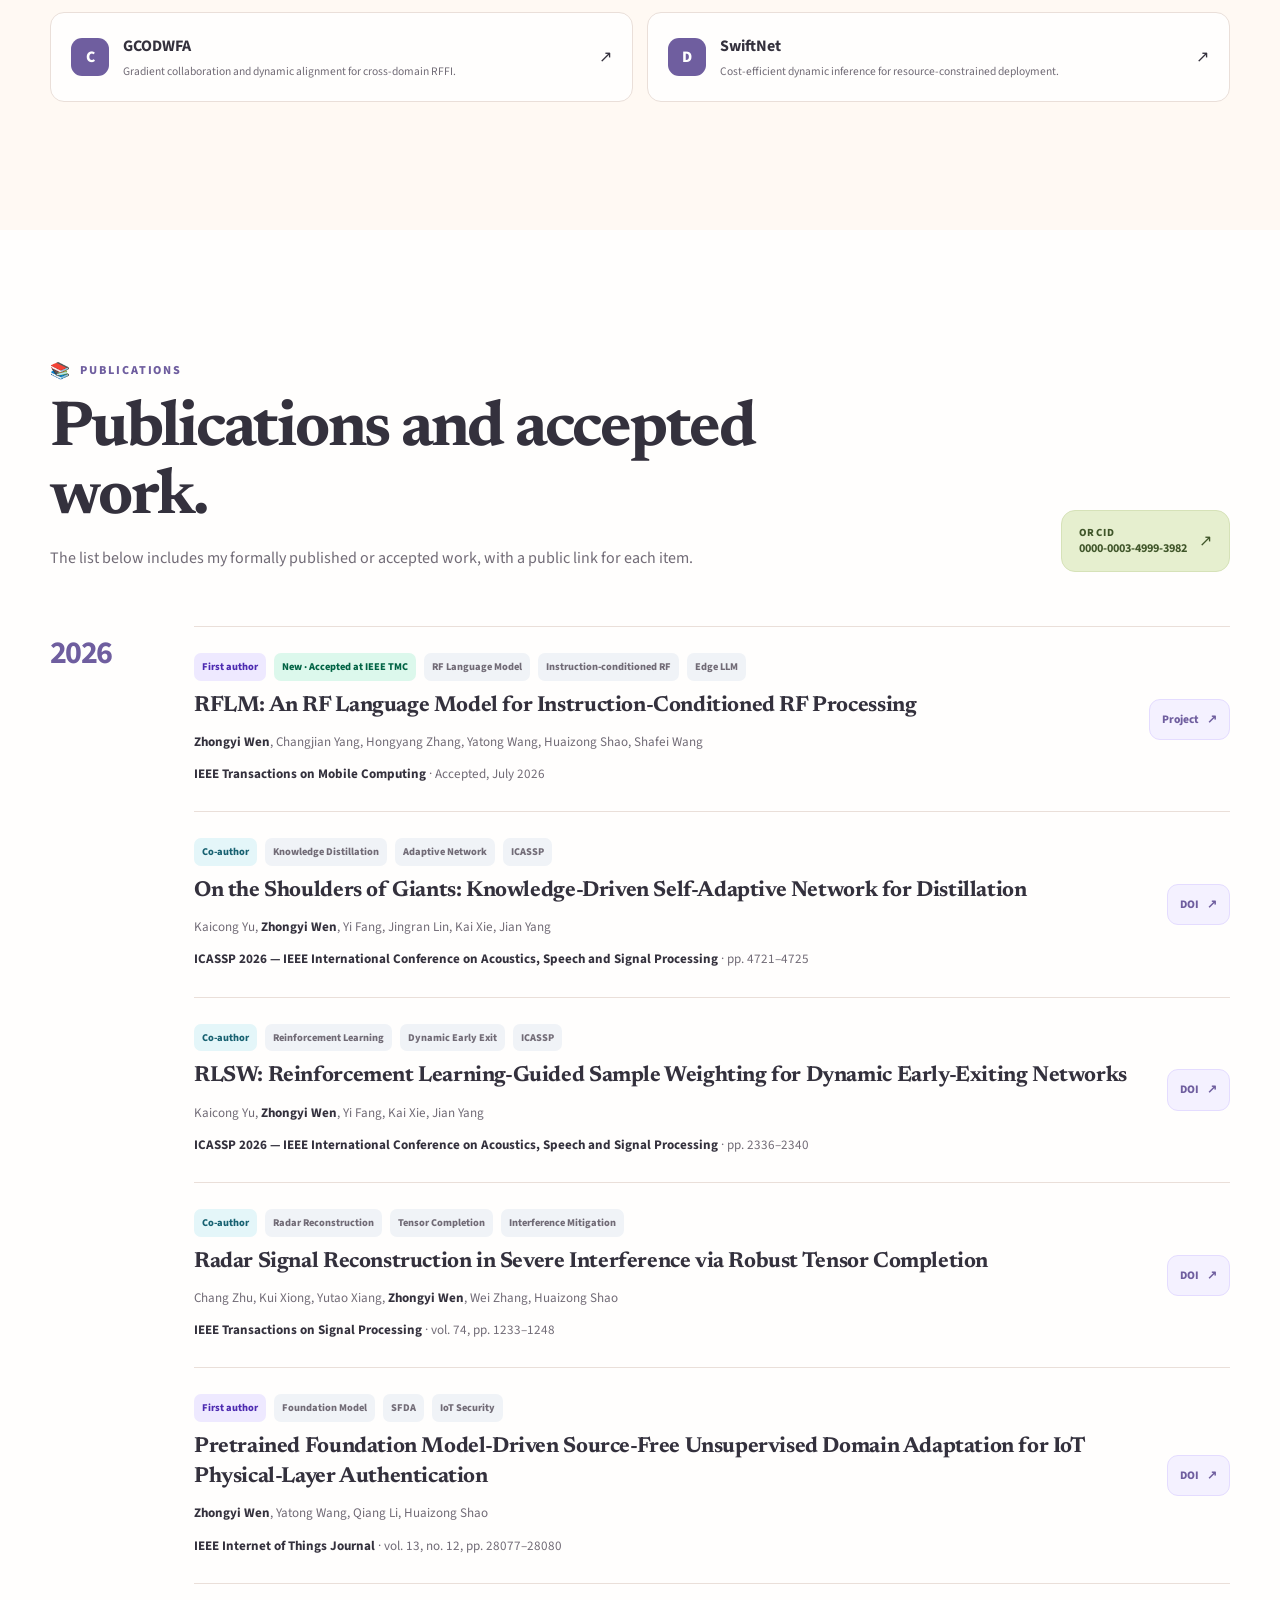
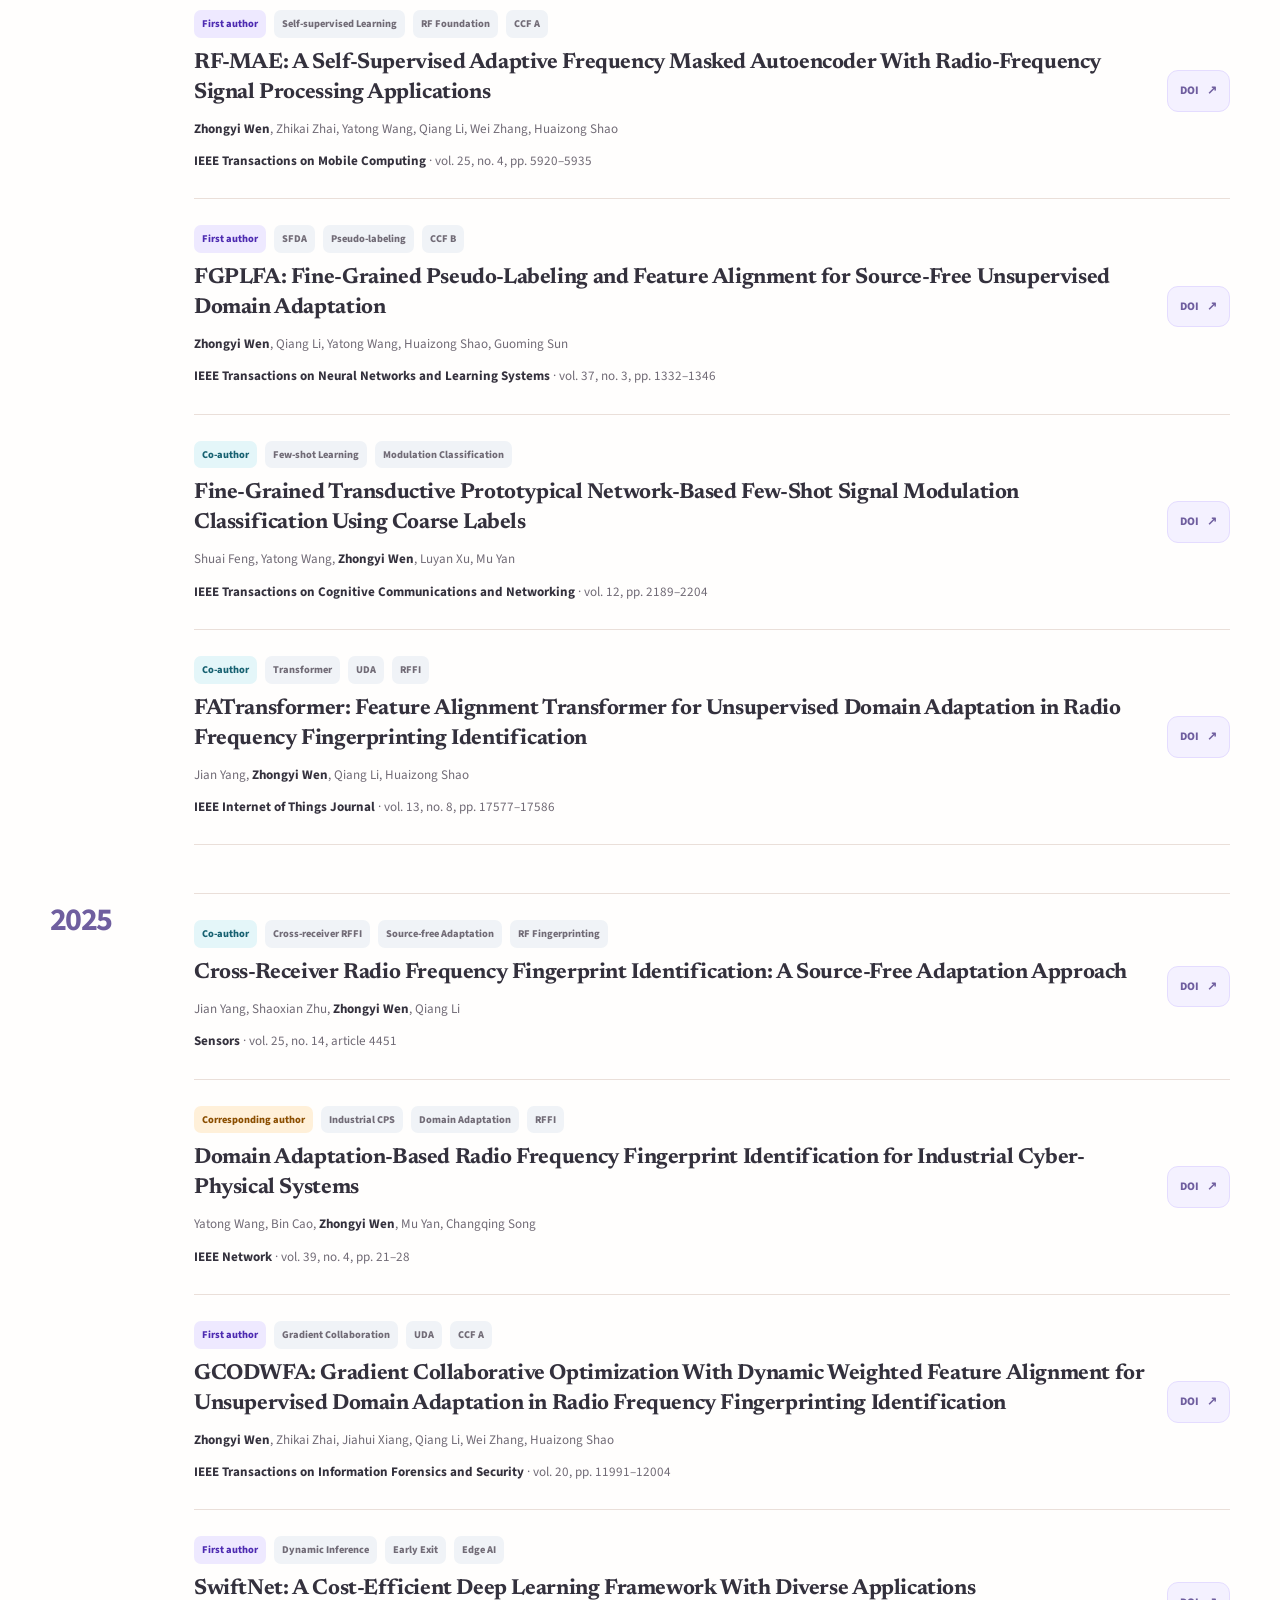
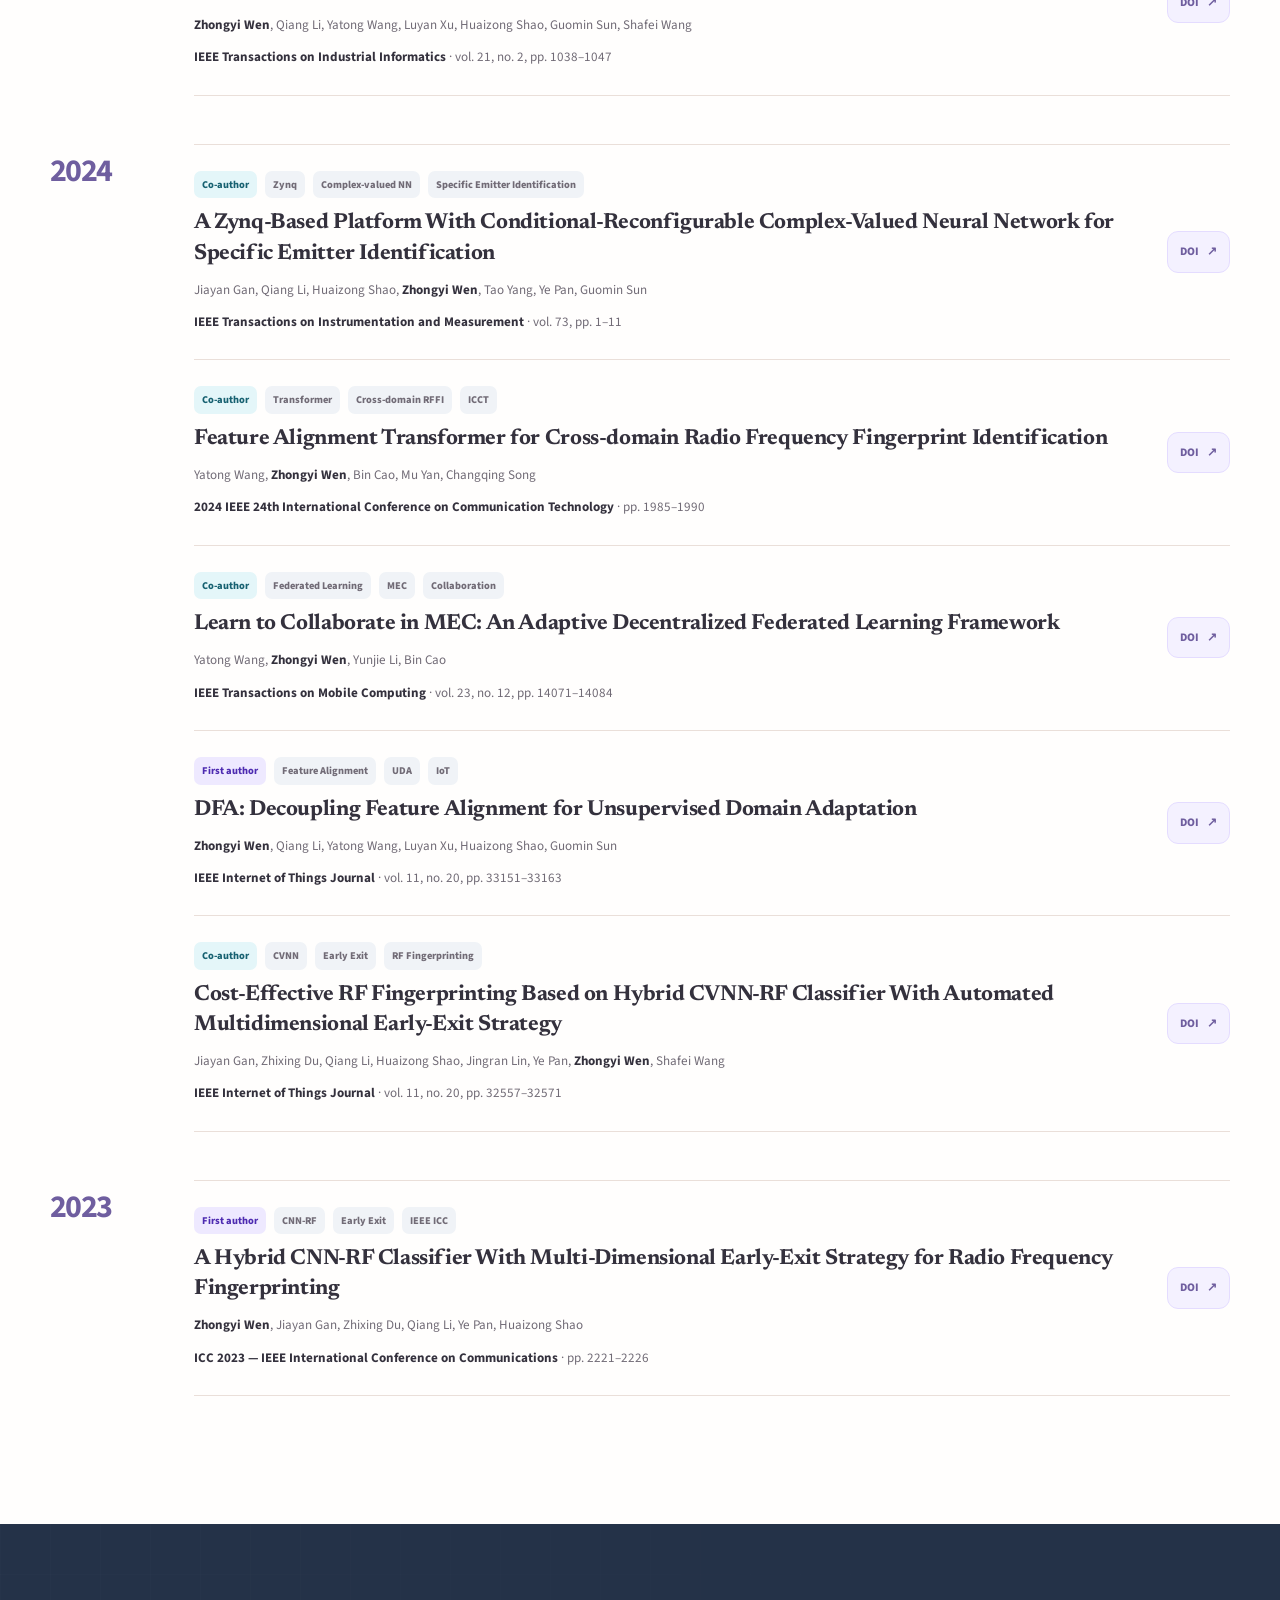
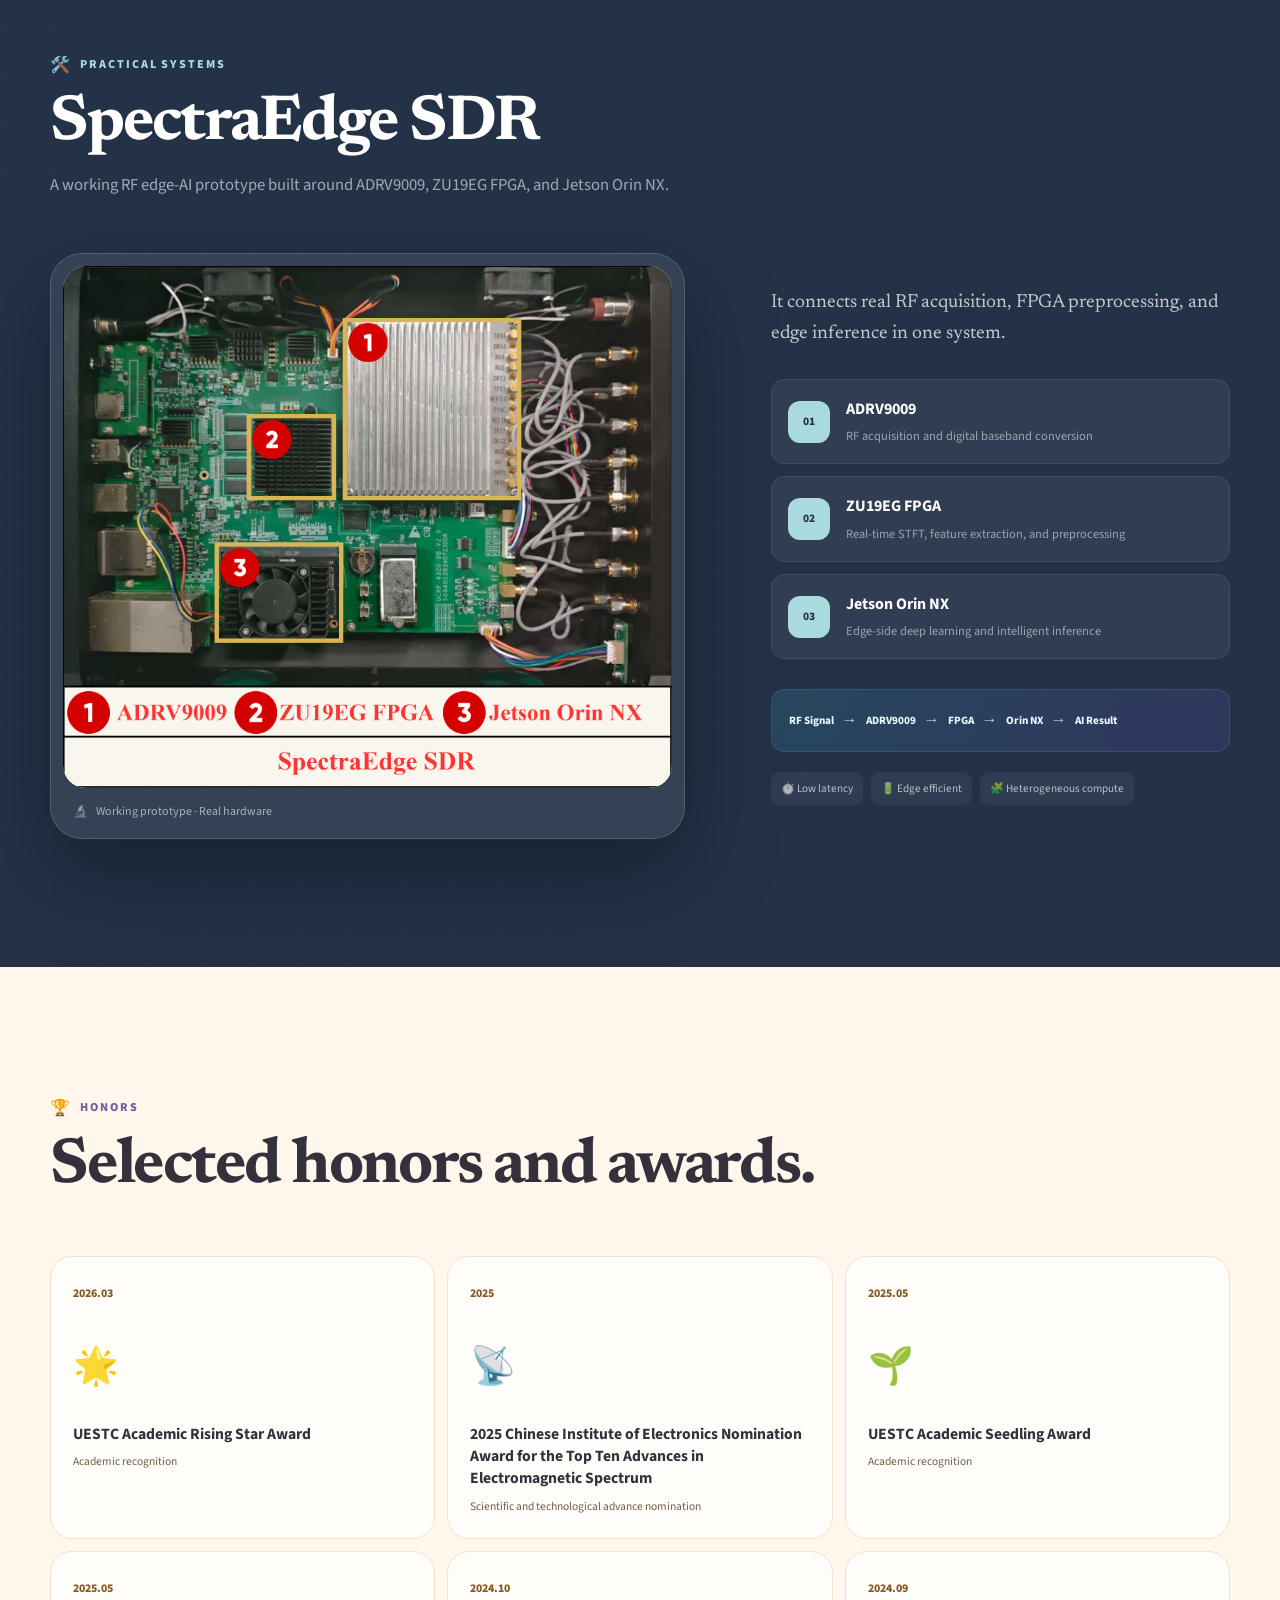
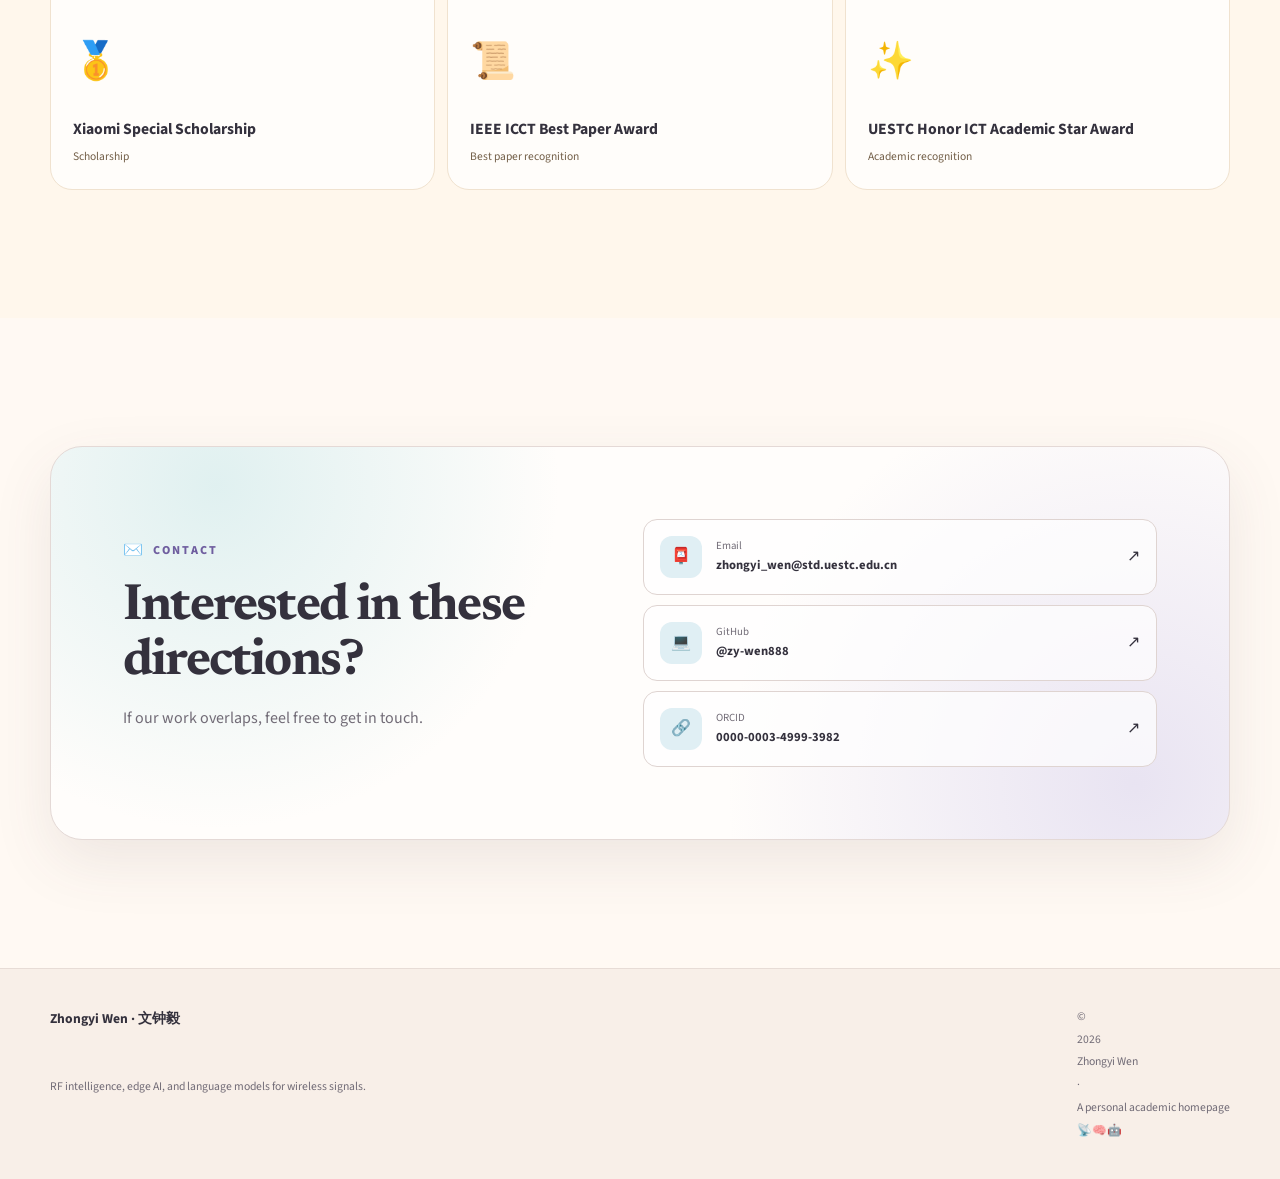
==== commit 96de3e7e: "Soften academic homepage design" ====
--- a/index.html
+++ b/index.html
@@ -3,30 +3,26 @@
   <head>
     <meta charset="utf-8">
     <meta name="viewport" content="width=device-width, initial-scale=1">
-    <meta name="theme-color" content="#08111f">
+    <meta name="theme-color" content="#fff9f3">
     <meta
       name="description"
-      content="Zhongyi Wen is a Ph.D. Candidate at UESTC and Founder &amp; CEO of Hansoric Intelligence Technology, researching RFLM, RF intelligence, edge LLMs, MLLMs, and wireless cognitive agents."
+      content="Zhongyi Wen is a Ph.D. candidate at UESTC working on RF intelligence, efficient edge AI, and language models for wireless signals."
     >
     <meta name="author" content="Zhongyi Wen">
     <link rel="canonical" href="https://zy-wen888.github.io/">
     <link rel="icon" href="assets/zhongyi-wen-portrait.png" type="image/png">
-    <link rel="preconnect" href="https://fonts.googleapis.com">
-    <link rel="preconnect" href="https://fonts.gstatic.com" crossorigin>
-    <link
-      href="https://fonts.googleapis.com/css2?family=Inter:wght@400;500;600;700&amp;family=Noto+Sans+SC:wght@400;500;600;700&amp;family=Space+Grotesk:wght@500;600;700&amp;display=swap"
-      rel="stylesheet"
-    >
+    <link rel="preload" href="assets/fonts/newsreader-latin-variable.woff2" as="font" type="font/woff2" crossorigin>
+    <link rel="preload" href="assets/fonts/source-sans-3-latin-variable.woff2" as="font" type="font/woff2" crossorigin>
     <meta property="og:type" content="website">
     <meta property="og:url" content="https://zy-wen888.github.io/">
     <meta property="og:title" content="Zhongyi Wen — Edge RF Intelligence">
     <meta
       property="og:description"
-      content="RFLM and trustworthy RF sensing at the edge, advancing toward MLLMs and autonomous wireless cognitive agents."
+      content="RF intelligence, efficient edge AI, and language models for wireless signals."
     >
     <meta
       property="og:image"
-      content="https://zy-wen888.github.io/assets/og-research-overview.png"
+      content="https://zy-wen888.github.io/assets/og-homepage.png"
     >
     <meta property="og:image:width" content="1870">
     <meta property="og:image:height" content="841">
@@ -40,7 +36,7 @@
     >
     <meta
       name="twitter:image"
-      content="https://zy-wen888.github.io/assets/og-research-overview.png"
+      content="https://zy-wen888.github.io/assets/og-homepage.png"
     >
     <title>Zhongyi Wen — Edge RF Intelligence</title>
     <link rel="stylesheet" href="styles.css">
@@ -60,7 +56,8 @@
         },
         "worksFor": {
           "@type": "Organization",
-          "name": "Hansoric Intelligence Technology Co., Ltd."
+          "name": "Hansoric Intelligence Technology Co., Ltd.",
+          "alternateName": "瀚铄智擎科技有限公司"
         },
         "sameAs": [
           "https://github.com/zy-wen888",
@@ -110,9 +107,9 @@
           <div class="hero-copy reveal">
             <p class="hero-badge">
               <span class="signal-dot" aria-hidden="true"></span>
-              <span data-i18n="heroBadge">Edge-native intelligence, from signal to semantics</span>
+              <span data-i18n="heroBadge">RF intelligence · Edge AI · Language models</span>
             </p>
-            <p class="hero-kicker" data-i18n="heroKicker">HELLO, PHYSICAL WORLD 👋</p>
+            <p class="hero-kicker" data-i18n="heroKicker">Hi, I’m Zhongyi 👋</p>
             <h1 id="hero-title">
               <span>Zhongyi Wen</span>
               <small>文钟毅</small>
@@ -123,8 +120,8 @@
               <strong data-i18n="heroCompanyRole">Founder &amp; CEO, Hansoric Intelligence Technology</strong>
             </p>
             <p class="hero-lede" data-i18n="heroLede">
-              I build edge-native intelligence for the physical world — from RFLM and trustworthy RF sensing
-              to efficient inference, while advancing toward MLLMs and autonomous wireless cognitive agents.
+              I’m a Ph.D. candidate at UESTC working on RF intelligence and efficient AI at the edge.
+              My recent work includes RFLM, an RF language model accepted by IEEE TMC.
             </p>
             <ul class="topic-ribbon">
               <li>📡 <span data-i18n="topicRf">RF Intelligence</span></li>
@@ -138,7 +135,7 @@
                 <span data-i18n="exploreResearch">Explore my research</span><span aria-hidden="true">↘</span>
               </a>
               <a class="button button-ghost" href="mailto:zhongyi_wen@std.uestc.edu.cn">
-                <span aria-hidden="true">✉️</span><span data-i18n="startConversation">Start a conversation</span>
+                <span aria-hidden="true">✉️</span><span data-i18n="startConversation">Get in touch</span>
               </a>
             </div>
           </div>
@@ -168,7 +165,7 @@
         <div class="container featured-honors-panel reveal">
           <div class="featured-honors-heading">
             <p class="mini-label"><span aria-hidden="true">🏅</span> <span data-i18n="featuredHonorsLabel">FEATURED HONORS</span></p>
-            <h2 id="featured-honors-title" data-i18n="featuredHonorsTitle">Selected recognition in research and innovation.</h2>
+            <h2 id="featured-honors-title" data-i18n="featuredHonorsTitle">Selected recognition.</h2>
           </div>
           <div class="featured-honors-grid">
             <article><time>2025</time><span aria-hidden="true">📡</span><h3 data-i18n="awardCieNomination">2025 Chinese Institute of Electronics Nomination Award for the Top Ten Advances in Electromagnetic Spectrum</h3></article>
@@ -184,27 +181,26 @@
         <div class="container">
           <div class="section-heading reveal">
             <p class="eyebrow"><span aria-hidden="true">👋</span><span data-i18n="aboutEyebrow">About</span></p>
-            <h2 id="about-title" data-i18n="aboutTitle">Researcher, builder, and founder.</h2>
+            <h2 id="about-title" data-i18n="aboutTitle">A little about me.</h2>
           </div>
           <div class="about-layout">
             <article class="about-story reveal">
               <p class="lead" data-i18n="aboutLead">
-                My work starts with radio-frequency signals — one of the richest, most immediate interfaces
-                between artificial intelligence and the physical world.
+                I am a Ph.D. candidate in Information and Communication Engineering at UESTC.
               </p>
               <p data-i18n="aboutBody">
-                I study how machines can identify wireless devices reliably, adapt across changing environments,
-                and run efficiently on resource-constrained edge hardware. I am now extending that foundation
-                toward multimodal spectrum understanding, language-guided reasoning, and closed-loop agents.
+                I study how RF models can stay reliable across changing environments and run efficiently on
+                resource-constrained hardware. My work spans RF fingerprinting, domain adaptation, efficient
+                inference, and RF language models.
               </p>
               <div class="founder-note">
                 <span class="founder-emoji" aria-hidden="true">🚀</span>
                 <div>
-                  <p class="mini-label" data-i18n="founderLabel">VENTURE</p>
+                  <p class="mini-label" data-i18n="founderLabel">COMPANY</p>
                   <h3 data-i18n="founderTitle">Founder &amp; CEO</h3>
-                  <p class="company-name">Hansoric Intelligence Technology Co., Ltd.</p>
+                  <p class="company-name" data-i18n="companyName">Hansoric Intelligence Technology Co., Ltd.</p>
                   <p data-i18n="founderBody">
-                    Translating edge intelligence research into deployable systems for real physical environments.
+                    I founded Hansoric to turn edge-intelligence research into systems that can be deployed and tested in real environments.
                   </p>
                 </div>
               </div>
@@ -239,9 +235,9 @@
         <div class="container">
           <div class="section-heading reveal">
             <p class="eyebrow"><span aria-hidden="true">🧠</span><span data-i18n="researchEyebrow">Research focus</span></p>
-            <h2 id="research-title" data-i18n="researchTitle">From raw spectrum to autonomous decisions.</h2>
+            <h2 id="research-title" data-i18n="researchTitle">What I work on.</h2>
             <p data-i18n="researchIntro">
-              A connected research agenda spanning perception, adaptation, deployment, and agentic reasoning.
+              My research connects RF representation learning, cross-scene adaptation, edge deployment, and language models.
             </p>
           </div>
 
@@ -250,28 +246,28 @@
               <span class="research-number">01</span>
               <span class="research-emoji" aria-hidden="true">📡</span>
               <h3 data-i18n="rfTitle">RF Signal Intelligence</h3>
-              <p data-i18n="rfBody">Self-supervised representations, device fingerprinting, and trustworthy physical-layer authentication.</p>
+              <p data-i18n="rfBody">Learning useful representations from RF signals and identifying wireless devices reliably.</p>
               <div class="tag-row"><span>RF-MAE</span><span>RFFI</span><span>SSL</span></div>
             </article>
             <article class="research-card reveal">
               <span class="research-number">02</span>
               <span class="research-emoji" aria-hidden="true">🌍</span>
               <h3 data-i18n="adaptTitle">Cross-domain Adaptation</h3>
-              <p data-i18n="adaptBody">Robust learning across time, receivers, channels, locations, and unlabeled deployment domains.</p>
+              <p data-i18n="adaptBody">Adapting RF models across receivers, channels, locations, and time without requiring labels everywhere.</p>
               <div class="tag-row"><span>UDA</span><span>SFDA</span><span>GCODWFA</span></div>
             </article>
             <article class="research-card reveal">
               <span class="research-number">03</span>
               <span class="research-emoji" aria-hidden="true">⚡</span>
               <h3 data-i18n="edgeTitle">Efficient Edge Deployment</h3>
-              <p data-i18n="edgeBody">Dynamic inference, early exits, FPGA preprocessing, and GPU acceleration under real constraints.</p>
+              <p data-i18n="edgeBody">Making inference practical on FPGAs, GPUs, and other resource-constrained edge hardware.</p>
               <div class="tag-row"><span>SwiftNet</span><span>FPGA</span><span>Jetson</span></div>
             </article>
             <article class="research-card accent-card reveal">
               <span class="research-number">04</span>
               <span class="research-emoji" aria-hidden="true">🤖</span>
               <h3 data-i18n="agentTitle">Edge LLMs, MLLMs &amp; Agents</h3>
-              <p data-i18n="agentBody">RFLM establishes instruction-conditioned RF processing; MLLMs and closed-loop agents are the next frontier.</p>
+              <p data-i18n="agentBody">RFLM is one step in this direction; edge MLLMs and wireless cognitive agents are ongoing work.</p>
               <div class="tag-row"><span>RFLM</span><span>MLLM</span><span>Agent</span></div>
             </article>
           </div>
@@ -279,7 +275,7 @@
           <div class="research-arc reveal">
             <div class="arc-heading">
               <p class="mini-label" data-i18n="arcLabel">RESEARCH ARC</p>
-              <h3 data-i18n="arcTitle">One continuous path from sensing to agency.</h3>
+              <h3 data-i18n="arcTitle">How the pieces fit together.</h3>
             </div>
             <ol>
               <li><span>📶</span><strong data-i18n="arcInput">Multi-source RF input</strong></li>
@@ -321,8 +317,8 @@
           <div class="section-heading publication-heading reveal">
             <div>
               <p class="eyebrow"><span aria-hidden="true">📚</span><span data-i18n="publicationsEyebrow">Publications</span></p>
-              <h2 id="publications-title" data-i18n="publicationsTitle">A complete, linkable research record.</h2>
-              <p data-i18n="publicationsIntro">All verified works are shown below — no hidden tabs, no collapsed entries.</p>
+              <h2 id="publications-title" data-i18n="publicationsTitle">Publications and accepted work.</h2>
+              <p data-i18n="publicationsIntro">The list below includes my formally published or accepted work, with a public link for each item.</p>
             </div>
             <a class="orcid-link" href="https://orcid.org/0000-0003-4999-3982" target="_blank" rel="noopener noreferrer">
               <span>ORCID</span><strong>0000-0003-4999-3982</strong><span aria-hidden="true">↗</span>
@@ -340,8 +336,8 @@
         <div class="container">
           <div class="section-heading light-heading reveal">
             <p class="eyebrow"><span aria-hidden="true">🛠️</span><span data-i18n="systemsEyebrow">Practical systems</span></p>
-            <h2 id="systems-title" data-i18n="systemsTitle">SpectraEdge SDR: intelligence at the RF edge.</h2>
-            <p data-i18n="systemsIntro">A heterogeneous platform connecting real signal acquisition, deterministic preprocessing, and neural inference.</p>
+            <h2 id="systems-title" data-i18n="systemsTitle">SpectraEdge SDR</h2>
+            <p data-i18n="systemsIntro">A working RF edge-AI prototype built around ADRV9009, ZU19EG FPGA, and Jetson Orin NX.</p>
           </div>
           <div class="system-layout">
             <figure class="system-image reveal">
@@ -353,11 +349,11 @@
                 loading="lazy"
                 decoding="async"
               >
-              <figcaption><span aria-hidden="true">🔬</span><span data-i18n="hardwareCaption">Real prototype · Integrated edge stack</span></figcaption>
+              <figcaption><span aria-hidden="true">🔬</span><span data-i18n="hardwareCaption">Working prototype · Real hardware</span></figcaption>
             </figure>
             <div class="system-copy reveal">
               <p class="system-statement" data-i18n="systemStatement">
-                Built for low-latency RF recognition, multimodal spectrum understanding, and future agentic closed-loop decisions.
+                It connects real RF acquisition, FPGA preprocessing, and edge inference in one system.
               </p>
               <ol class="hardware-list">
                 <li><span>01</span><div><strong>ADRV9009</strong><p data-i18n="hardwareRf">RF acquisition and digital baseband conversion</p></div></li>
@@ -381,7 +377,7 @@
         <div class="container">
           <div class="section-heading reveal">
             <p class="eyebrow"><span aria-hidden="true">🏆</span><span data-i18n="honorsEyebrow">Honors</span></p>
-            <h2 id="honors-title" data-i18n="honorsTitle">Recognition along the way.</h2>
+            <h2 id="honors-title" data-i18n="honorsTitle">Selected honors and awards.</h2>
           </div>
           <div class="honors-list">
             <article class="honor-item reveal"><time>2026.03</time><span aria-hidden="true">🌟</span><div><h3 data-i18n="awardRisingStar">UESTC Academic Rising Star Award</h3><p data-i18n="awardAcademic">Academic recognition</p></div></article>
@@ -397,9 +393,9 @@
       <section class="section contact-section" id="contact" aria-labelledby="contact-title">
         <div class="container contact-panel reveal">
           <div>
-            <p class="eyebrow"><span aria-hidden="true">✉️</span><span data-i18n="contactEyebrow">Let's connect</span></p>
-            <h2 id="contact-title" data-i18n="contactTitle">Let’s turn signals into intelligence.</h2>
-            <p data-i18n="contactIntro">Open to research collaboration, ambitious edge-AI systems, and technology translation.</p>
+            <p class="eyebrow"><span aria-hidden="true">✉️</span><span data-i18n="contactEyebrow">Contact</span></p>
+            <h2 id="contact-title" data-i18n="contactTitle">Interested in these directions?</h2>
+            <p data-i18n="contactIntro">If our work overlaps, feel free to get in touch.</p>
           </div>
           <div class="contact-links">
             <a href="mailto:zhongyi_wen@std.uestc.edu.cn"><span aria-hidden="true">📮</span><span><small>Email</small><strong>zhongyi_wen@std.uestc.edu.cn</strong></span><span aria-hidden="true">↗</span></a>
@@ -412,8 +408,8 @@
 
     <footer>
       <div class="container footer-layout">
-        <p><strong>Zhongyi Wen · 文钟毅</strong><span data-i18n="footerLine">Researching intelligence at the edge of the physical world.</span></p>
-        <p>© <span data-current-year>2026</span> Zhongyi Wen <span aria-hidden="true">·</span> <span data-i18n="footerBuilt">Built with curiosity, signals &amp; a few emojis</span> 📡🧠🤖</p>
+        <p><strong>Zhongyi Wen · 文钟毅</strong><span data-i18n="footerLine">RF intelligence, edge AI, and language models for wireless signals.</span></p>
+        <p>© <span data-current-year>2026</span> Zhongyi Wen <span aria-hidden="true">·</span> <span data-i18n="footerBuilt">A personal academic homepage</span> 📡🧠🤖</p>
       </div>
     </footer>
 
--- a/styles.css
+++ b/styles.css
@@ -1,18 +1,39 @@
+@font-face {
+  font-family: "Newsreader Variable";
+  font-style: normal;
+  font-display: swap;
+  font-weight: 200 800;
+  src: url("assets/fonts/newsreader-latin-variable.woff2") format("woff2-variations");
+}
+
+@font-face {
+  font-family: "Source Sans 3 Variable";
+  font-style: normal;
+  font-display: swap;
+  font-weight: 200 900;
+  src: url("assets/fonts/source-sans-3-latin-variable.woff2") format("woff2-variations");
+}
+
 :root {
-  --ink: #101827;
-  --muted: #5c6678;
-  --paper: #f7f9fc;
-  --surface: #ffffff;
-  --line: #dfe5ee;
-  --night: #08111f;
-  --night-soft: #0f1e33;
-  --cyan: #40e0ff;
-  --cyan-dark: #006f8a;
-  --violet: #8b5cf6;
-  --violet-dark: #5b32c7;
-  --amber: #ffb347;
-  --green: #4de2a8;
-  --shadow: 0 24px 70px rgba(25, 40, 65, 0.14);
+  --ink: #34313d;
+  --muted: #716b76;
+  --paper: #fff9f3;
+  --surface: #fffefd;
+  --line: #eadfd9;
+  --night: #243248;
+  --night-soft: #314157;
+  --cyan: #a9dadd;
+  --cyan-dark: #2f737a;
+  --violet: #b5a9dd;
+  --violet-dark: #6f5e9f;
+  --amber: #e8bd77;
+  --green: #79b99b;
+  --peach: #f4d8ca;
+  --butter: #f4e7b9;
+  --lavender-soft: #ebe5f7;
+  --mint-soft: #e2f1e9;
+  --sky-soft: #e0eff4;
+  --shadow: 0 22px 60px rgba(92, 72, 74, 0.1);
   --radius-lg: 32px;
   --radius-md: 22px;
   --radius-sm: 14px;
@@ -34,7 +55,7 @@
   margin: 0;
   color: var(--ink);
   background: var(--paper);
-  font-family: "Inter", "Noto Sans SC", "Segoe UI", sans-serif;
+  font-family: "Source Sans 3 Variable", "Segoe UI", "PingFang SC", "Microsoft YaHei", sans-serif;
   font-size: 16px;
   line-height: 1.7;
   -webkit-font-smoothing: antialiased;
@@ -42,7 +63,7 @@
 }
 
 html[lang^="zh"] body {
-  font-family: "Noto Sans SC", "Inter", "Microsoft YaHei", sans-serif;
+  font-family: "PingFang SC", "Microsoft YaHei", "Noto Sans CJK SC", sans-serif;
 }
 
 img {
@@ -68,8 +89,9 @@
 }
 
 :focus-visible {
-  outline: 3px solid var(--amber);
-  outline-offset: 4px;
+  outline: 3px solid var(--violet-dark);
+  outline-offset: 3px;
+  box-shadow: 0 0 0 6px rgba(255, 255, 255, 0.96);
 }
 
 ::selection {
@@ -111,11 +133,11 @@
   width: min(calc(100% - 28px), 1240px);
   min-height: 66px;
   padding: 10px 12px 10px 18px;
-  color: #f7fbff;
-  background: rgba(8, 17, 31, 0.66);
-  border: 1px solid rgba(255, 255, 255, 0.1);
+  color: var(--ink);
+  background: rgba(255, 254, 252, 0.86);
+  border: 1px solid rgba(222, 210, 204, 0.9);
   border-radius: 18px;
-  box-shadow: 0 10px 35px rgba(0, 0, 0, 0.15);
+  box-shadow: 0 12px 35px rgba(92, 72, 74, 0.1);
   backdrop-filter: blur(18px);
   transform: translateX(-50%);
   transition: background 200ms ease, box-shadow 200ms ease, top 200ms ease;
@@ -123,8 +145,8 @@
 
 .site-header.is-scrolled {
   top: 8px;
-  background: rgba(8, 17, 31, 0.92);
-  box-shadow: 0 16px 48px rgba(0, 0, 0, 0.24);
+  background: rgba(255, 254, 252, 0.96);
+  box-shadow: 0 14px 42px rgba(92, 72, 74, 0.13);
 }
 
 .brand {
@@ -135,7 +157,7 @@
 }
 
 .brand-mark {
-  font-family: "Space Grotesk", sans-serif;
+  font-family: "Source Sans 3 Variable", "Segoe UI", sans-serif;
   font-size: 1.2rem;
   font-weight: 700;
   letter-spacing: -0.04em;
@@ -145,7 +167,7 @@
   display: flex;
   align-items: center;
   gap: 7px;
-  color: rgba(255, 255, 255, 0.68);
+  color: var(--muted);
   font-size: 0.71rem;
   letter-spacing: 0.02em;
 }
@@ -155,7 +177,7 @@
   height: 7px;
   background: var(--green);
   border-radius: 50%;
-  box-shadow: 0 0 0 5px rgba(77, 226, 168, 0.1);
+  box-shadow: 0 0 0 5px rgba(121, 185, 155, 0.14);
 }
 
 .site-header nav {
@@ -169,7 +191,7 @@
   align-items: center;
   gap: 5px;
   padding: 8px 10px;
-  color: rgba(255, 255, 255, 0.68);
+  color: #675f6b;
   border-radius: 10px;
   font-size: 0.78rem;
   font-weight: 600;
@@ -178,8 +200,8 @@
 
 .site-header nav a:hover,
 .site-header nav a.is-active {
-  color: #ffffff;
-  background: rgba(255, 255, 255, 0.1);
+  color: var(--ink);
+  background: var(--lavender-soft);
   transform: translateY(-1px);
 }
 
@@ -191,8 +213,8 @@
   justify-content: center;
   padding: 10px 12px;
   color: var(--night);
-  background: var(--cyan);
-  border: 0;
+  background: var(--sky-soft);
+  border: 1px solid #cfe4e9;
   border-radius: 12px;
   font-size: 0.78rem;
   font-weight: 800;
@@ -202,7 +224,7 @@
 
 .language-toggle:hover {
   transform: translateY(-2px);
-  box-shadow: 0 10px 25px rgba(64, 224, 255, 0.24);
+  box-shadow: 0 10px 25px rgba(82, 134, 145, 0.16);
 }
 
 .hero {
@@ -210,20 +232,24 @@
   min-height: 100vh;
   padding: 160px 0 46px;
   overflow: hidden;
-  color: #f7fbff;
+  color: var(--ink);
   background:
-    linear-gradient(145deg, rgba(9, 20, 38, 0.98), rgba(5, 12, 24, 1)),
-    var(--night);
+    radial-gradient(circle at 8% 12%, rgba(169, 218, 221, 0.42), transparent 28%),
+    radial-gradient(circle at 92% 78%, rgba(181, 169, 221, 0.32), transparent 32%),
+    linear-gradient(145deg, #fffdf9, #fbf4ee 56%, #f8f1fa);
 }
 
 .hero-grid,
 .systems-grid-bg {
   position: absolute;
   inset: 0;
-  opacity: 0.18;
+}
+
+.hero-grid {
+  opacity: 0.34;
   background-image:
-    linear-gradient(rgba(255, 255, 255, 0.08) 1px, transparent 1px),
-    linear-gradient(90deg, rgba(255, 255, 255, 0.08) 1px, transparent 1px);
+    linear-gradient(rgba(102, 91, 109, 0.07) 1px, transparent 1px),
+    linear-gradient(90deg, rgba(102, 91, 109, 0.07) 1px, transparent 1px);
   background-size: 50px 50px;
   mask-image: linear-gradient(to bottom, #000, transparent 88%);
 }
@@ -240,13 +266,13 @@
 .hero-glow-one {
   top: -210px;
   left: -110px;
-  background: rgba(64, 224, 255, 0.17);
+  background: rgba(169, 218, 221, 0.26);
 }
 
 .hero-glow-two {
   right: -120px;
   bottom: -260px;
-  background: rgba(139, 92, 246, 0.25);
+  background: rgba(181, 169, 221, 0.24);
 }
 
 .hero-layout {
@@ -264,9 +290,9 @@
   gap: 10px;
   margin: 0 0 28px;
   padding: 9px 14px;
-  color: #bff6ff;
-  background: rgba(64, 224, 255, 0.08);
-  border: 1px solid rgba(64, 224, 255, 0.22);
+  color: #456e75;
+  background: rgba(255, 255, 255, 0.66);
+  border: 1px solid #cfe4e4;
   border-radius: 999px;
   font-size: 0.78rem;
   font-weight: 700;
@@ -293,7 +319,7 @@
 .hero-kicker,
 .mini-label {
   margin: 0 0 12px;
-  color: var(--cyan);
+  color: var(--violet-dark);
   font-size: 0.72rem;
   font-weight: 800;
   letter-spacing: 0.18em;
@@ -301,26 +327,23 @@
 
 .hero h1 {
   margin: 0;
-  font-family: "Space Grotesk", "Noto Sans SC", sans-serif;
+  font-family: "Newsreader Variable", "PingFang SC", "Microsoft YaHei", Georgia, serif;
   font-size: clamp(3.7rem, 8vw, 7.6rem);
   font-weight: 700;
   line-height: 0.92;
-  letter-spacing: -0.075em;
+  letter-spacing: -0.055em;
 }
 
 .hero h1 span {
   display: block;
-  background: linear-gradient(110deg, #ffffff 15%, #bff6ff 55%, #c8b6ff 100%);
-  -webkit-background-clip: text;
-  background-clip: text;
-  color: transparent;
+  color: var(--ink);
 }
 
 .hero h1 small {
   display: block;
   margin-top: 14px;
-  color: rgba(255, 255, 255, 0.35);
-  font-family: "Noto Sans SC", sans-serif;
+  color: #8c8390;
+  font-family: "PingFang SC", "Microsoft YaHei", sans-serif;
   font-size: clamp(1.35rem, 2.5vw, 2rem);
   font-weight: 500;
   letter-spacing: 0.28em;
@@ -332,7 +355,7 @@
   align-items: center;
   gap: 9px;
   margin: 30px 0 18px;
-  color: rgba(255, 255, 255, 0.82);
+  color: #5c5661;
   font-size: 0.94rem;
 }
 
@@ -341,13 +364,13 @@
 }
 
 .hero-role > span {
-  color: var(--amber);
+  color: #c68f43;
 }
 
 .hero-lede {
   max-width: 710px;
   margin: 0;
-  color: rgba(235, 244, 255, 0.68);
+  color: var(--muted);
   font-size: clamp(1.05rem, 1.5vw, 1.25rem);
   line-height: 1.78;
 }
@@ -363,9 +386,9 @@
 
 .topic-ribbon li {
   padding: 8px 11px;
-  color: rgba(255, 255, 255, 0.74);
-  background: rgba(255, 255, 255, 0.055);
-  border: 1px solid rgba(255, 255, 255, 0.08);
+  color: #5f5964;
+  background: rgba(255, 255, 255, 0.72);
+  border: 1px solid #e6dbd5;
   border-radius: 11px;
   font-size: 0.76rem;
   font-weight: 600;
@@ -398,22 +421,22 @@
 
 .button-primary {
   color: var(--night);
-  background: var(--cyan);
-  box-shadow: 0 14px 38px rgba(64, 224, 255, 0.18);
+  background: #b9dedf;
+  box-shadow: 0 14px 34px rgba(82, 134, 145, 0.14);
 }
 
 .button-primary:hover {
-  box-shadow: 0 18px 46px rgba(64, 224, 255, 0.3);
+  box-shadow: 0 18px 42px rgba(82, 134, 145, 0.2);
 }
 
 .button-ghost {
-  color: #ffffff;
-  background: rgba(255, 255, 255, 0.06);
-  border-color: rgba(255, 255, 255, 0.12);
+  color: var(--ink);
+  background: rgba(255, 255, 255, 0.72);
+  border-color: #dfd3cd;
 }
 
 .button-ghost:hover {
-  background: rgba(255, 255, 255, 0.1);
+  background: #ffffff;
 }
 
 .hero-visual {
@@ -422,16 +445,21 @@
   margin-inline: auto;
 }
 
+.topic-ribbon li:nth-child(2) { background: var(--lavender-soft); }
+.topic-ribbon li:nth-child(3) { background: var(--sky-soft); }
+.topic-ribbon li:nth-child(4) { background: var(--mint-soft); }
+.topic-ribbon li:nth-child(5) { background: #f8ead7; }
+
 .portrait-frame {
   position: relative;
   width: 100%;
   aspect-ratio: 4 / 5;
   margin: 0;
   overflow: hidden;
-  background: #122039;
-  border: 8px solid rgba(255, 255, 255, 0.08);
+  background: #ffffff;
+  border: 8px solid rgba(255, 255, 255, 0.92);
   border-radius: 28px;
-  box-shadow: 0 30px 80px rgba(0, 0, 0, 0.32);
+  box-shadow: 0 28px 70px rgba(97, 78, 83, 0.18), 0 0 0 1px #e5d9d3;
 }
 
 .portrait-frame img {
@@ -449,28 +477,28 @@
   grid-template-columns: repeat(4, 1fr);
   margin-top: 78px;
   padding-top: 28px;
-  border-top: 1px solid rgba(255, 255, 255, 0.1);
+  border-top: 1px solid #dfd4ce;
 }
 
 .stat-strip div {
   display: grid;
   gap: 4px;
   padding: 0 26px;
-  border-right: 1px solid rgba(255, 255, 255, 0.08);
+  border-right: 1px solid #e3d8d2;
 }
 
 .stat-strip div:first-child { padding-left: 0; }
 .stat-strip div:last-child { border-right: 0; }
 
 .stat-strip strong {
-  color: #ffffff;
-  font-family: "Space Grotesk", sans-serif;
+  color: var(--ink);
+  font-family: "Source Sans 3 Variable", "Segoe UI", sans-serif;
   font-size: clamp(2rem, 4vw, 3rem);
   line-height: 1;
 }
 
 .stat-strip span {
-  color: rgba(255, 255, 255, 0.5);
+  color: var(--muted);
   font-size: 0.77rem;
 }
 
@@ -485,10 +513,10 @@
   gap: 22px;
   margin-top: -28px;
   padding: 26px;
-  background: rgba(255, 255, 255, 0.98);
+  background: rgba(255, 254, 252, 0.98);
   border: 1px solid var(--line);
   border-radius: var(--radius-lg);
-  box-shadow: 0 18px 56px rgba(25, 40, 65, 0.1);
+  box-shadow: 0 18px 50px rgba(92, 72, 74, 0.09);
 }
 
 .featured-honors-heading {
@@ -507,7 +535,7 @@
 .featured-honors-heading h2 {
   max-width: 690px;
   margin: 0;
-  font-family: "Space Grotesk", "Noto Sans SC", sans-serif;
+  font-family: "Newsreader Variable", "PingFang SC", "Microsoft YaHei", Georgia, serif;
   font-size: clamp(1.2rem, 2.2vw, 1.75rem);
   line-height: 1.25;
   letter-spacing: -0.025em;
@@ -527,13 +555,13 @@
   min-height: 150px;
   padding: 17px;
   background: #fffaf2;
-  border: 1px solid #f0e2cf;
+  border: 1px solid #ecdccf;
   border-radius: 16px;
 }
 
 .featured-honors-grid time {
-  color: #9b6b2d;
-  font-family: "Space Grotesk", sans-serif;
+  color: #85581f;
+  font-family: "Source Sans 3 Variable", "Segoe UI", sans-serif;
   font-size: 0.7rem;
   font-weight: 800;
 }
@@ -576,10 +604,10 @@
 .section-heading h2,
 .contact-panel h2 {
   margin: 0;
-  font-family: "Space Grotesk", "Noto Sans SC", sans-serif;
+  font-family: "Newsreader Variable", "PingFang SC", "Microsoft YaHei", Georgia, serif;
   font-size: clamp(2.35rem, 5vw, 4.6rem);
   line-height: 1.06;
-  letter-spacing: -0.055em;
+  letter-spacing: -0.035em;
 }
 
 .section-heading > p:last-child {
@@ -624,7 +652,7 @@
 .about-story .lead {
   margin-top: 0;
   color: var(--ink);
-  font-family: "Space Grotesk", "Noto Sans SC", sans-serif;
+  font-family: "Newsreader Variable", "PingFang SC", "Microsoft YaHei", Georgia, serif;
   font-size: clamp(1.45rem, 2.6vw, 2.2rem);
   font-weight: 600;
   line-height: 1.4;
@@ -637,10 +665,9 @@
   gap: 20px;
   margin-top: 42px;
   padding: 28px;
-  color: #ffffff;
-  background:
-    radial-gradient(circle at 90% 20%, rgba(64, 224, 255, 0.16), transparent 33%),
-    var(--night-soft);
+  color: var(--ink);
+  background: linear-gradient(135deg, var(--lavender-soft), #fff4eb);
+  border: 1px solid #e5d7e5;
   border-radius: var(--radius-md);
 }
 
@@ -649,25 +676,25 @@
   width: 56px;
   height: 56px;
   place-items: center;
-  background: rgba(255, 255, 255, 0.08);
+  background: rgba(255, 255, 255, 0.72);
   border-radius: 16px;
   font-size: 1.7rem;
 }
 
 .founder-note h3 {
   margin: 0;
-  font-family: "Space Grotesk", sans-serif;
+  font-family: "Newsreader Variable", "PingFang SC", "Microsoft YaHei", Georgia, serif;
   font-size: 1.55rem;
 }
 
 .founder-note p {
   margin: 8px 0 0;
-  color: rgba(255, 255, 255, 0.62);
+  color: var(--muted);
   font-size: 0.9rem;
 }
 
 .founder-note .company-name {
-  color: var(--cyan);
+  color: var(--violet-dark);
   font-weight: 700;
 }
 
@@ -756,8 +783,8 @@
   min-height: 340px;
   padding: 28px;
   overflow: hidden;
-  background: rgba(255, 255, 255, 0.82);
-  border: 1px solid rgba(30, 55, 90, 0.11);
+  background: rgba(255, 254, 252, 0.9);
+  border: 1px solid #e7ddd8;
   border-radius: var(--radius-md);
   transition: transform 220ms ease, border-color 220ms ease, box-shadow 220ms ease;
 }
@@ -780,7 +807,7 @@
 
 .research-number {
   color: #a4adbd;
-  font-family: "Space Grotesk", sans-serif;
+  font-family: "Source Sans 3 Variable", "Segoe UI", sans-serif;
   font-size: 0.72rem;
   font-weight: 800;
   letter-spacing: 0.12em;
@@ -792,14 +819,14 @@
   height: 56px;
   margin: 38px 0 24px;
   place-items: center;
-  background: #eef7fa;
+  background: var(--sky-soft);
   border-radius: 17px;
   font-size: 1.7rem;
 }
 
 .research-card h3 {
   margin: 0 0 12px;
-  font-family: "Space Grotesk", "Noto Sans SC", sans-serif;
+  font-family: "Newsreader Variable", "PingFang SC", "Microsoft YaHei", Georgia, serif;
   font-size: 1.25rem;
   line-height: 1.25;
 }
@@ -811,18 +838,18 @@
 }
 
 .accent-card {
-  color: #ffffff;
-  background: linear-gradient(150deg, var(--violet-dark), #33226b);
-  border-color: rgba(255, 255, 255, 0.08);
+  color: var(--ink);
+  background: linear-gradient(150deg, #eee8f8, #f8edf3);
+  border-color: #ded1e8;
 }
 
 .accent-card .research-number,
 .accent-card p {
-  color: rgba(255, 255, 255, 0.62);
+  color: var(--muted);
 }
 
 .accent-card .research-emoji {
-  background: rgba(255, 255, 255, 0.1);
+  background: rgba(255, 255, 255, 0.72);
 }
 
 .tag-row {
@@ -846,14 +873,15 @@
 }
 
 .accent-card .tag-row span {
-  color: #e7ddff;
-  background: rgba(255, 255, 255, 0.09);
+  color: var(--violet-dark);
+  background: rgba(255, 255, 255, 0.7);
 }
 
 .research-arc {
   margin-top: 26px;
   padding: 34px;
-  background: var(--night);
+  background: linear-gradient(135deg, #fff3e8, #f2edf8);
+  border: 1px solid #e6d9dc;
   border-radius: var(--radius-lg);
 }
 
@@ -867,8 +895,8 @@
 
 .arc-heading h3 {
   margin: 0;
-  color: #ffffff;
-  font-family: "Space Grotesk", "Noto Sans SC", sans-serif;
+  color: var(--ink);
+  font-family: "Newsreader Variable", "PingFang SC", "Microsoft YaHei", Georgia, serif;
   font-size: 1.45rem;
 }
 
@@ -900,7 +928,7 @@
   display: grid;
   justify-items: center;
   gap: 13px;
-  color: rgba(255, 255, 255, 0.7);
+  color: var(--muted);
   text-align: center;
 }
 
@@ -909,8 +937,8 @@
   width: 56px;
   height: 56px;
   place-items: center;
-  background: #10203a;
-  border: 1px solid rgba(255, 255, 255, 0.13);
+  background: rgba(255, 255, 255, 0.82);
+  border: 1px solid #dfd3d5;
   border-radius: 16px;
   font-size: 1.3rem;
 }
@@ -953,7 +981,7 @@
   color: #ffffff;
   background: var(--violet-dark);
   border-radius: 11px;
-  font-family: "Space Grotesk", sans-serif;
+  font-family: "Source Sans 3 Variable", "Segoe UI", sans-serif;
   font-weight: 800;
 }
 
@@ -994,8 +1022,9 @@
   grid-template-columns: 1fr auto;
   gap: 2px 12px;
   padding: 15px 17px;
-  color: #ffffff;
-  background: #a6ce39;
+  color: #40562a;
+  background: #e6efcf;
+  border: 1px solid #d6e2b8;
   border-radius: 14px;
   line-height: 1.2;
   transition: transform 180ms ease;
@@ -1023,7 +1052,7 @@
   align-self: start;
   margin: 0;
   color: var(--violet-dark);
-  font-family: "Space Grotesk", sans-serif;
+  font-family: "Source Sans 3 Variable", "Segoe UI", sans-serif;
   font-size: 2rem;
   letter-spacing: -0.05em;
 }
@@ -1073,7 +1102,7 @@
 
 .publication-item h4 {
   margin: 0;
-  font-family: "Space Grotesk", "Noto Sans SC", sans-serif;
+  font-family: "Newsreader Variable", "PingFang SC", "Microsoft YaHei", Georgia, serif;
   font-size: clamp(1.08rem, 1.7vw, 1.38rem);
   line-height: 1.38;
   letter-spacing: -0.018em;
@@ -1124,6 +1153,11 @@
 }
 
 .systems-grid-bg {
+  opacity: 0.16;
+  background-image:
+    linear-gradient(rgba(255, 255, 255, 0.08) 1px, transparent 1px),
+    linear-gradient(90deg, rgba(255, 255, 255, 0.08) 1px, transparent 1px);
+  background-size: 50px 50px;
   mask-image: linear-gradient(to right, #000, transparent 85%);
 }
 
@@ -1140,7 +1174,7 @@
   position: relative;
   z-index: 2;
   display: grid;
-  grid-template-columns: 1.02fr 0.98fr;
+  grid-template-columns: minmax(0, 1.16fr) minmax(360px, 0.84fr);
   gap: clamp(42px, 7vw, 86px);
   align-items: center;
 }
@@ -1148,15 +1182,18 @@
 .system-image {
   margin: 0;
   padding: 12px;
-  background: rgba(255, 255, 255, 0.06);
-  border: 1px solid rgba(255, 255, 255, 0.12);
+  background: rgba(255, 255, 255, 0.08);
+  border: 1px solid rgba(255, 255, 255, 0.15);
   border-radius: var(--radius-lg);
   box-shadow: 0 34px 90px rgba(0, 0, 0, 0.35);
-  transform: rotate(-1.3deg);
 }
 
 .system-image img {
+  display: block;
   width: 100%;
+  height: auto;
+  aspect-ratio: 1711 / 1466;
+  object-fit: contain;
   background: #f6f5ef;
   border-radius: 23px;
 }
@@ -1173,7 +1210,7 @@
 .system-statement {
   margin-top: 0;
   color: rgba(255, 255, 255, 0.74);
-  font-family: "Space Grotesk", "Noto Sans SC", sans-serif;
+  font-family: "Newsreader Variable", "PingFang SC", "Microsoft YaHei", Georgia, serif;
   font-size: 1.18rem;
   line-height: 1.65;
 }
@@ -1205,12 +1242,12 @@
   color: var(--night);
   background: var(--cyan);
   border-radius: 12px;
-  font-family: "Space Grotesk", sans-serif;
+  font-family: "Source Sans 3 Variable", "Segoe UI", sans-serif;
   font-size: 0.72rem;
   font-weight: 800;
 }
 
-.hardware-list strong { font-family: "Space Grotesk", sans-serif; }
+.hardware-list strong { font-family: "Source Sans 3 Variable", "Segoe UI", sans-serif; }
 .hardware-list p { margin: 3px 0 0; color: rgba(255, 255, 255, 0.53); font-size: 0.78rem; }
 
 .pipeline {
@@ -1248,7 +1285,7 @@
 }
 
 .honors-section {
-  background: #fffaf2;
+  background: #fff7ec;
 }
 
 .honors-list {
@@ -1262,7 +1299,7 @@
   min-height: 230px;
   padding: 22px;
   overflow: hidden;
-  background: rgba(255, 255, 255, 0.76);
+  background: rgba(255, 254, 252, 0.88);
   border: 1px solid #f0e2cf;
   border-radius: var(--radius-md);
   transition: transform 180ms ease, box-shadow 180ms ease;
@@ -1274,8 +1311,8 @@
 }
 
 .honor-item time {
-  color: #9b6b2d;
-  font-family: "Space Grotesk", sans-serif;
+  color: #85581f;
+  font-family: "Source Sans 3 Variable", "Segoe UI", sans-serif;
   font-size: 0.74rem;
   font-weight: 800;
 }
@@ -1294,12 +1331,12 @@
 
 .honor-item p {
   margin: 0;
-  color: #88745b;
+  color: #735f48;
   font-size: 0.72rem;
 }
 
 .contact-section {
-  color: #ffffff;
+  color: var(--ink);
   background: var(--paper);
 }
 
@@ -1310,16 +1347,17 @@
   align-items: center;
   padding: clamp(34px, 6vw, 72px);
   background:
-    radial-gradient(circle at 14% 10%, rgba(64, 224, 255, 0.18), transparent 30%),
-    radial-gradient(circle at 92% 86%, rgba(139, 92, 246, 0.25), transparent 35%),
-    var(--night);
+    radial-gradient(circle at 14% 10%, rgba(169, 218, 221, 0.36), transparent 32%),
+    radial-gradient(circle at 92% 86%, rgba(181, 169, 221, 0.3), transparent 36%),
+    #fffdfb;
+  border: 1px solid #e4d9d6;
   border-radius: var(--radius-lg);
   box-shadow: var(--shadow);
 }
 
-.contact-panel .eyebrow { color: var(--cyan); }
+.contact-panel .eyebrow { color: var(--violet-dark); }
 .contact-panel h2 { margin: 16px 0; font-size: clamp(2.2rem, 4vw, 4rem); }
-.contact-panel > div:first-child > p:last-child { color: rgba(255, 255, 255, 0.61); }
+.contact-panel > div:first-child > p:last-child { color: var(--muted); }
 
 .contact-links {
   display: grid;
@@ -1332,14 +1370,14 @@
   gap: 14px;
   align-items: center;
   padding: 16px;
-  background: rgba(255, 255, 255, 0.065);
-  border: 1px solid rgba(255, 255, 255, 0.09);
+  background: rgba(255, 255, 255, 0.7);
+  border: 1px solid #dfd4d1;
   border-radius: 14px;
   transition: background 160ms ease, transform 160ms ease;
 }
 
 .contact-links a:hover {
-  background: rgba(255, 255, 255, 0.1);
+  background: #ffffff;
   transform: translateX(5px);
 }
 
@@ -1348,7 +1386,7 @@
   width: 42px;
   height: 42px;
   place-items: center;
-  background: rgba(64, 224, 255, 0.1);
+  background: var(--sky-soft);
   border-radius: 12px;
 }
 
@@ -1357,13 +1395,14 @@
   min-width: 0;
 }
 
-.contact-links small { color: rgba(255, 255, 255, 0.48); font-size: 0.68rem; }
+.contact-links small { color: var(--muted); font-size: 0.68rem; }
 .contact-links strong { overflow: hidden; font-size: 0.79rem; text-overflow: ellipsis; }
 
 footer {
   padding: 38px 0;
-  color: rgba(255, 255, 255, 0.58);
-  background: #050b14;
+  color: var(--muted);
+  background: #f8efe8;
+  border-top: 1px solid #e7dcd6;
 }
 
 .not-found-page {
@@ -1371,28 +1410,28 @@
   min-height: 100vh;
   place-items: center;
   padding: 30px;
-  color: #ffffff;
+  color: var(--ink);
   background:
-    radial-gradient(circle at 20% 20%, rgba(64, 224, 255, 0.2), transparent 32%),
-    radial-gradient(circle at 82% 78%, rgba(139, 92, 246, 0.28), transparent 35%),
-    var(--night);
+    radial-gradient(circle at 20% 20%, rgba(169, 218, 221, 0.35), transparent 32%),
+    radial-gradient(circle at 82% 78%, rgba(181, 169, 221, 0.3), transparent 35%),
+    var(--paper);
 }
 
 .not-found-card {
   width: min(100%, 680px);
   padding: clamp(32px, 7vw, 72px);
   text-align: center;
-  background: rgba(255, 255, 255, 0.06);
-  border: 1px solid rgba(255, 255, 255, 0.11);
+  background: rgba(255, 255, 255, 0.72);
+  border: 1px solid #e2d7d2;
   border-radius: var(--radius-lg);
-  box-shadow: 0 30px 90px rgba(0, 0, 0, 0.3);
+  box-shadow: var(--shadow);
   backdrop-filter: blur(18px);
 }
 
 .not-found-card .error-emoji { font-size: 4rem; }
-.not-found-card h1 { margin: 14px 0 6px; font-family: "Space Grotesk", sans-serif; font-size: clamp(4rem, 12vw, 8rem); line-height: 1; }
-.not-found-card h2 { margin: 0; font-family: "Space Grotesk", "Noto Sans SC", sans-serif; font-size: clamp(1.5rem, 4vw, 2.4rem); }
-.not-found-card p { margin: 18px auto 28px; color: rgba(255, 255, 255, 0.62); }
+.not-found-card h1 { margin: 14px 0 6px; font-family: "Source Sans 3 Variable", "Segoe UI", sans-serif; font-size: clamp(4rem, 12vw, 8rem); line-height: 1; }
+.not-found-card h2 { margin: 0; font-family: "Newsreader Variable", "PingFang SC", "Microsoft YaHei", Georgia, serif; font-size: clamp(1.5rem, 4vw, 2.4rem); }
+.not-found-card p { margin: 18px auto 28px; color: var(--muted); }
 .not-found-card .button { width: fit-content; margin-inline: auto; }
 
 .footer-layout {
@@ -1408,7 +1447,7 @@
   font-size: 0.73rem;
 }
 
-.footer-layout strong { color: #ffffff; font-size: 0.85rem; }
+.footer-layout strong { color: var(--ink); font-size: 0.85rem; }
 
 .back-to-top {
   position: fixed;
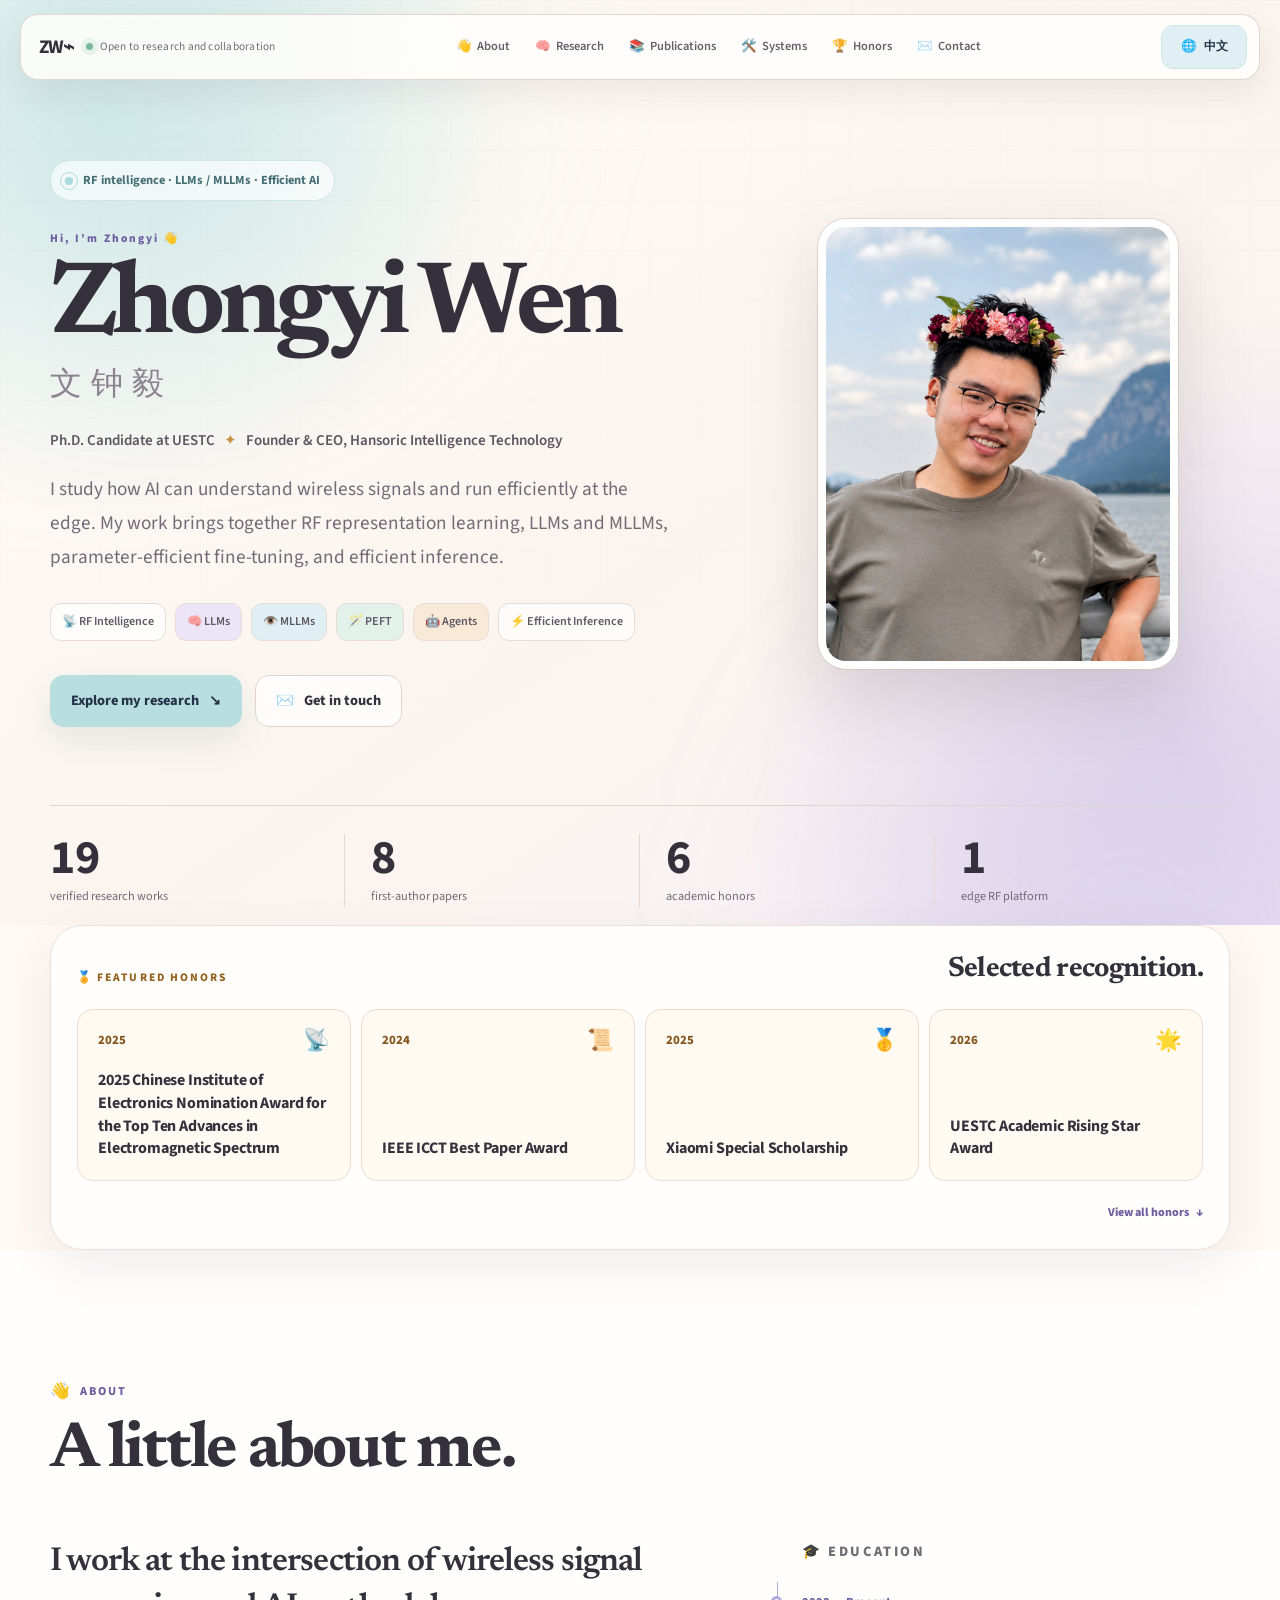
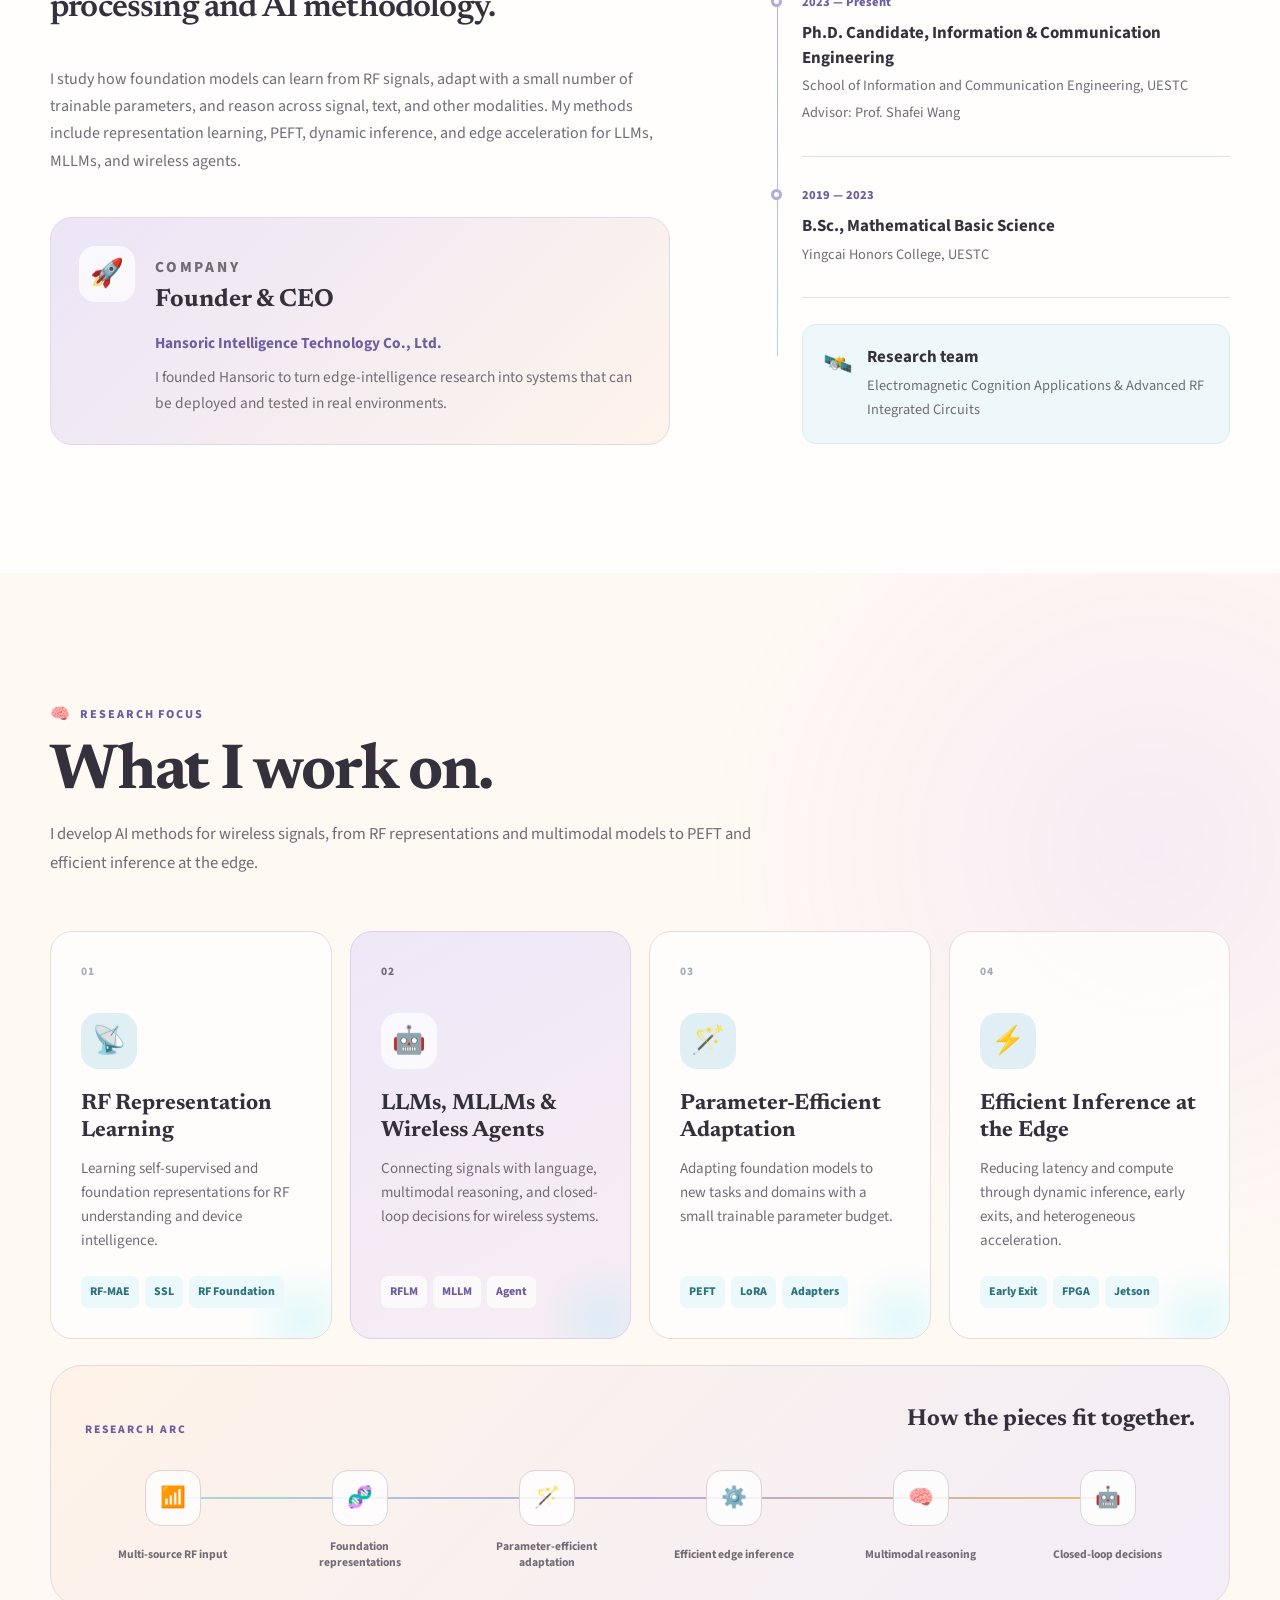
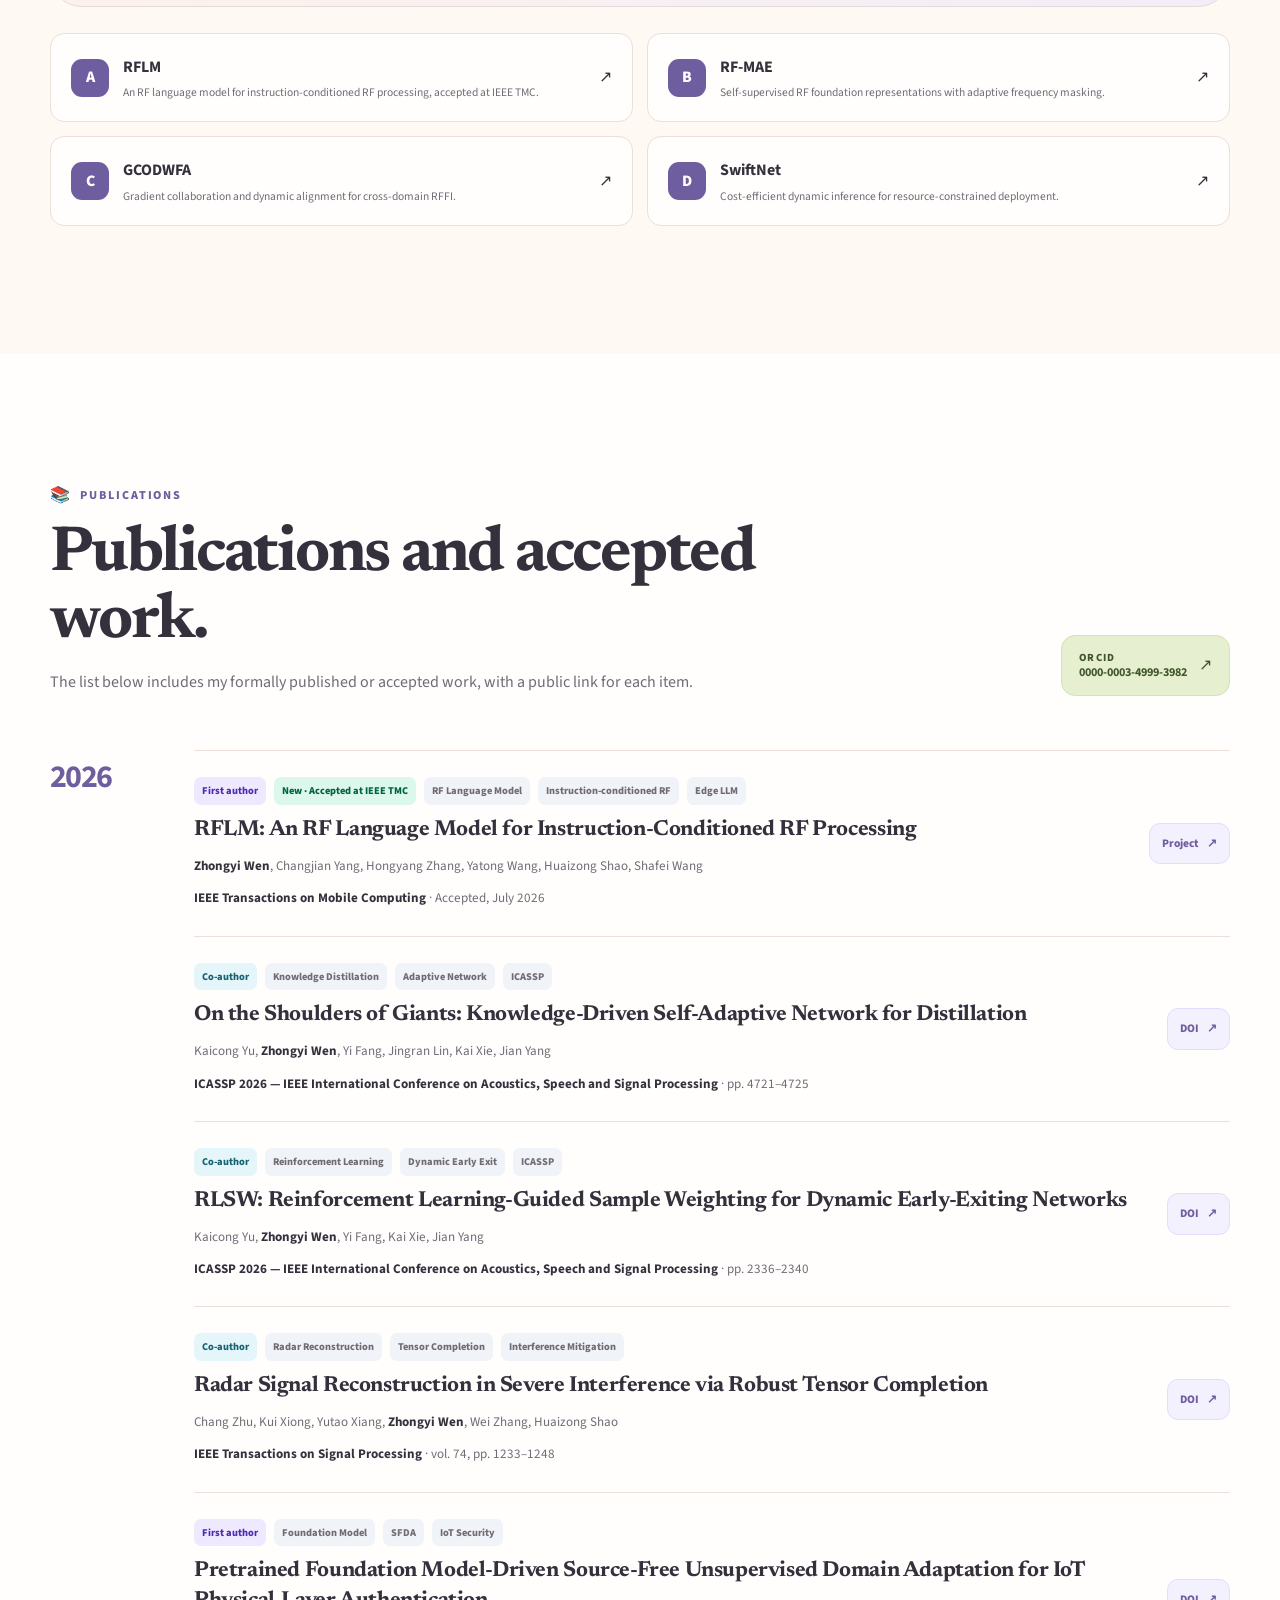
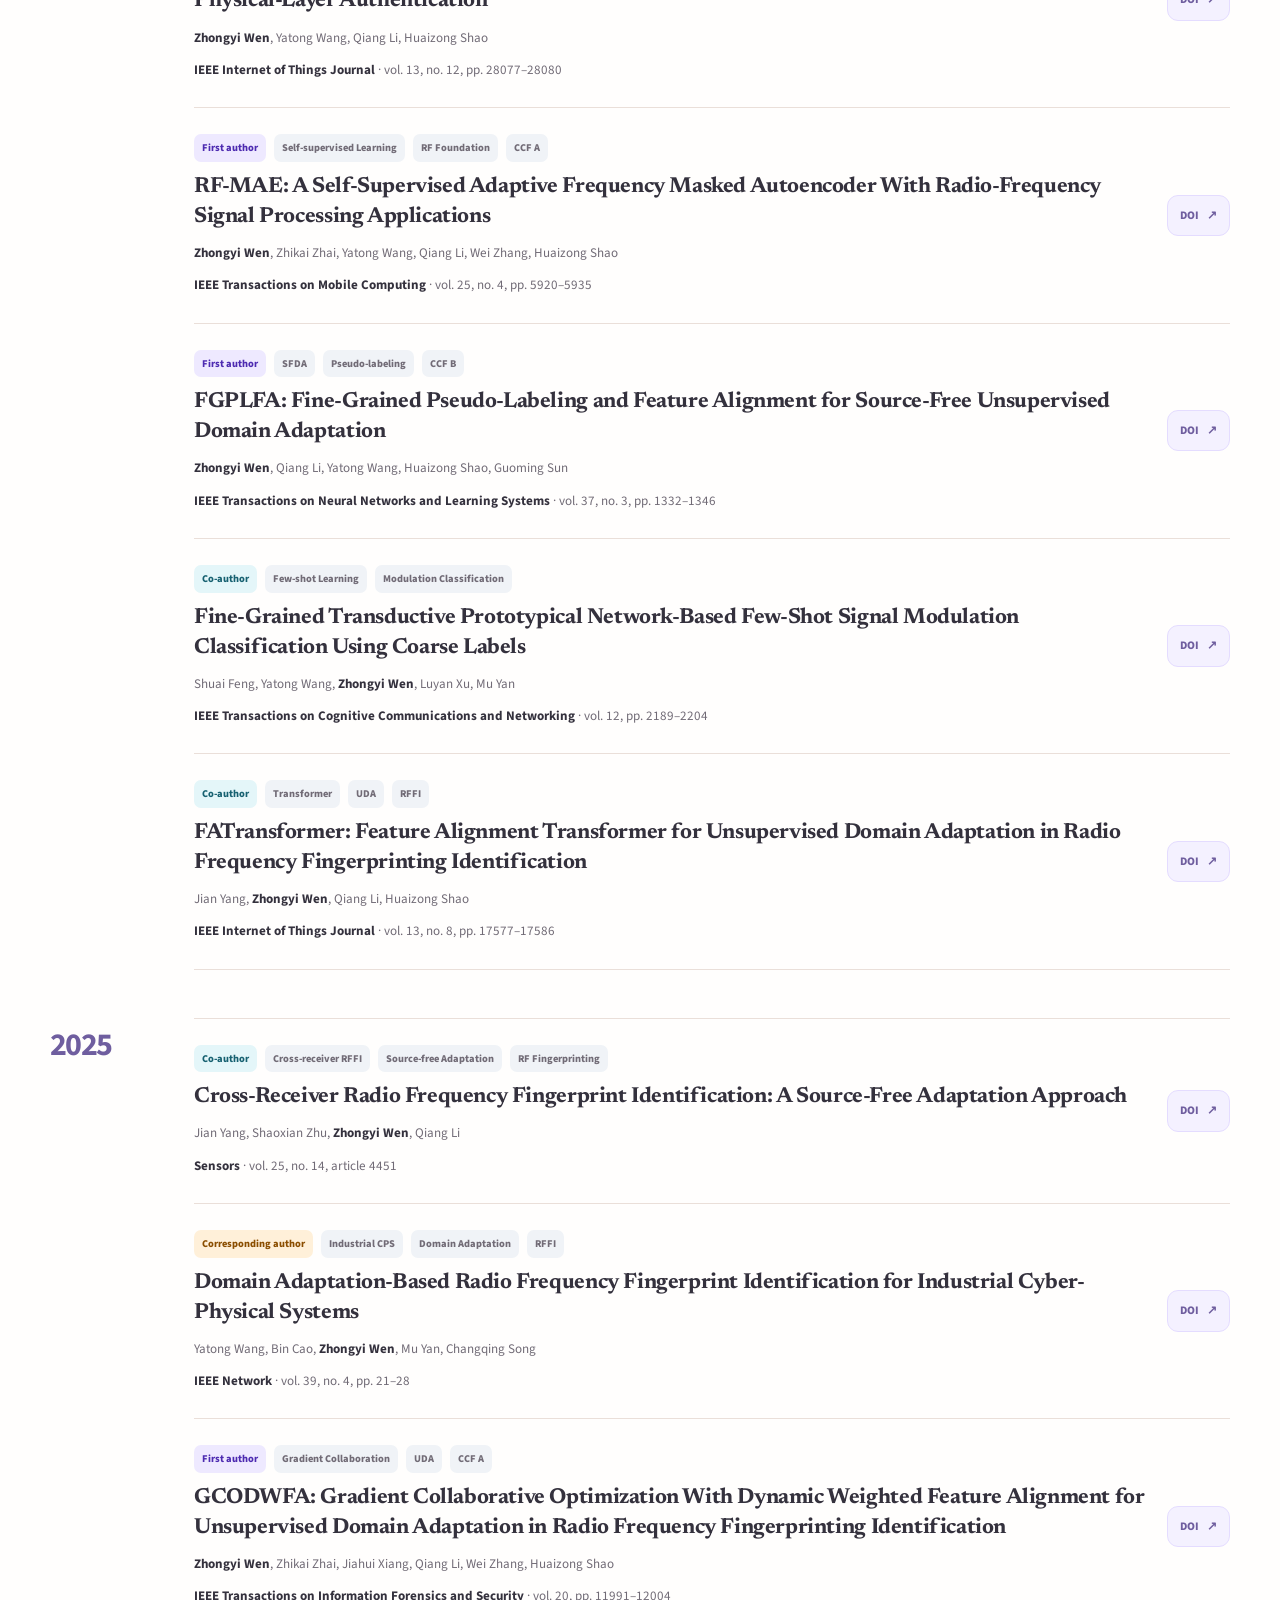
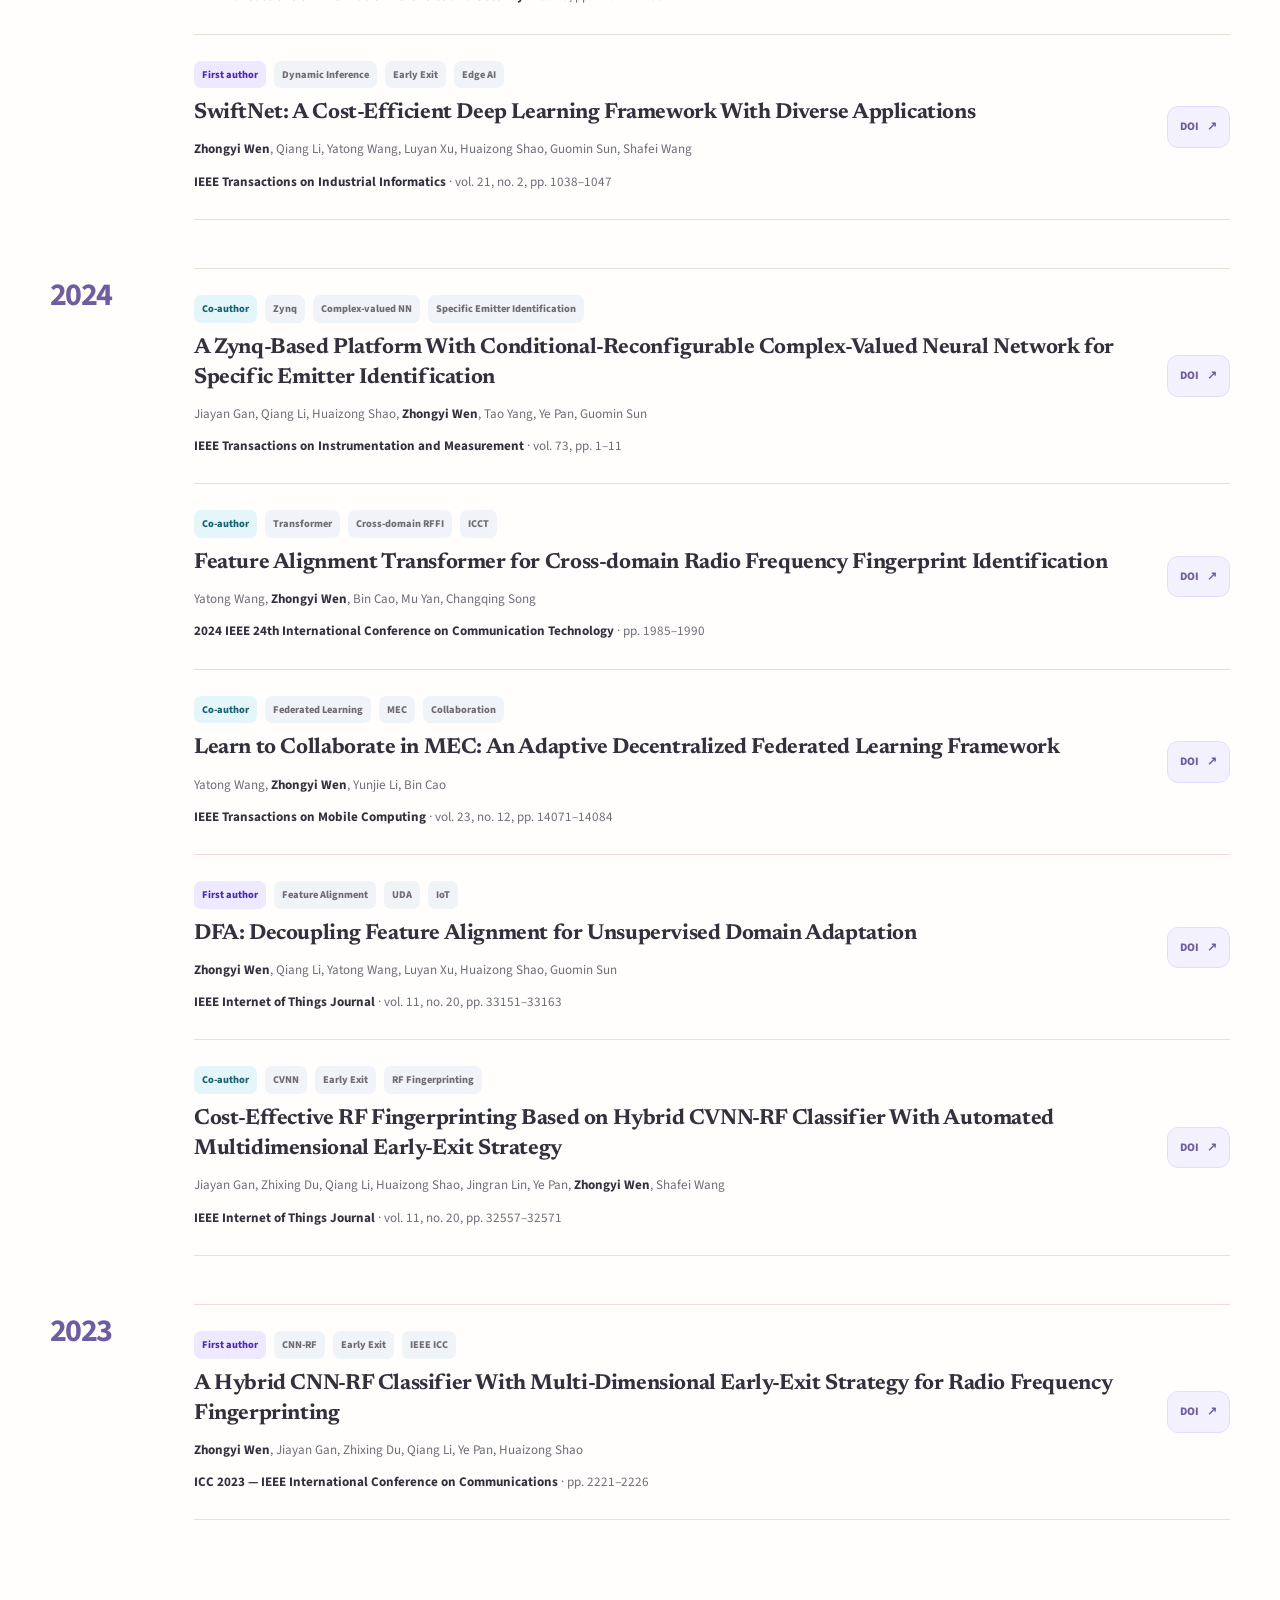
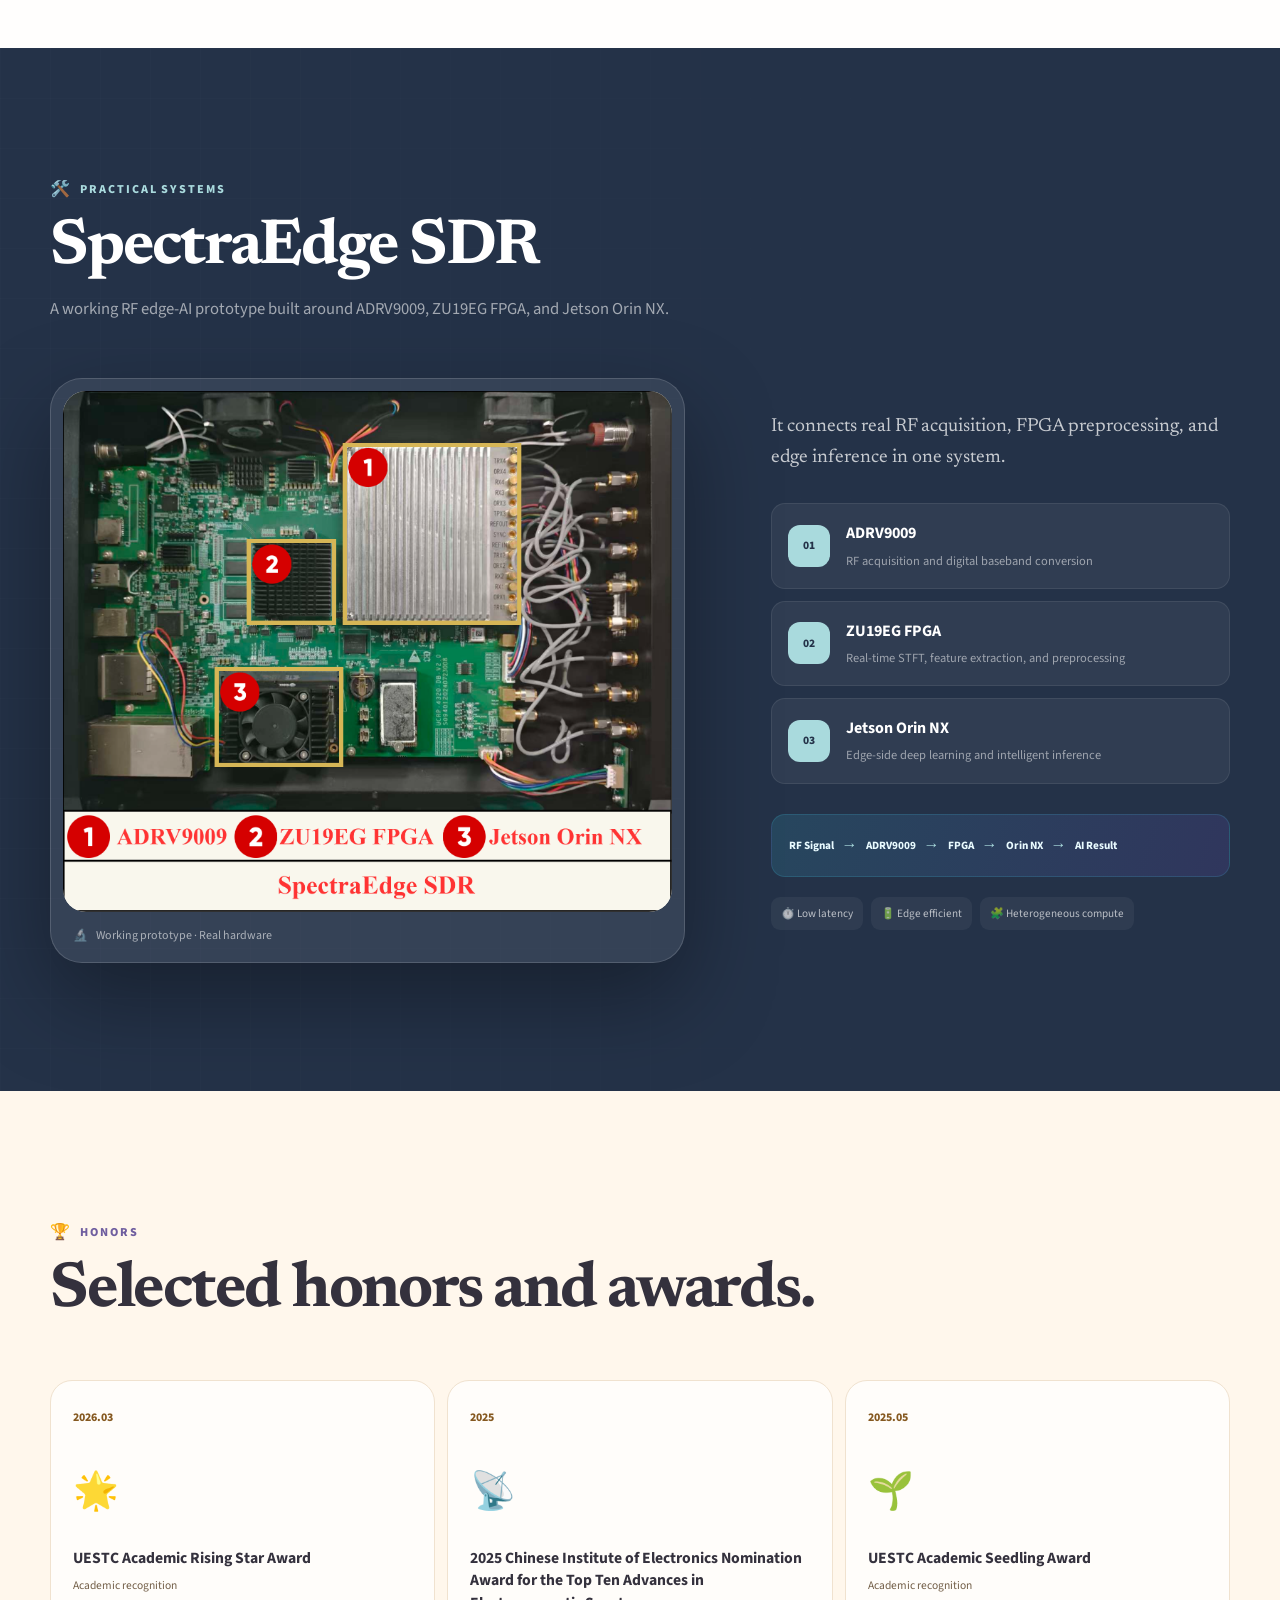
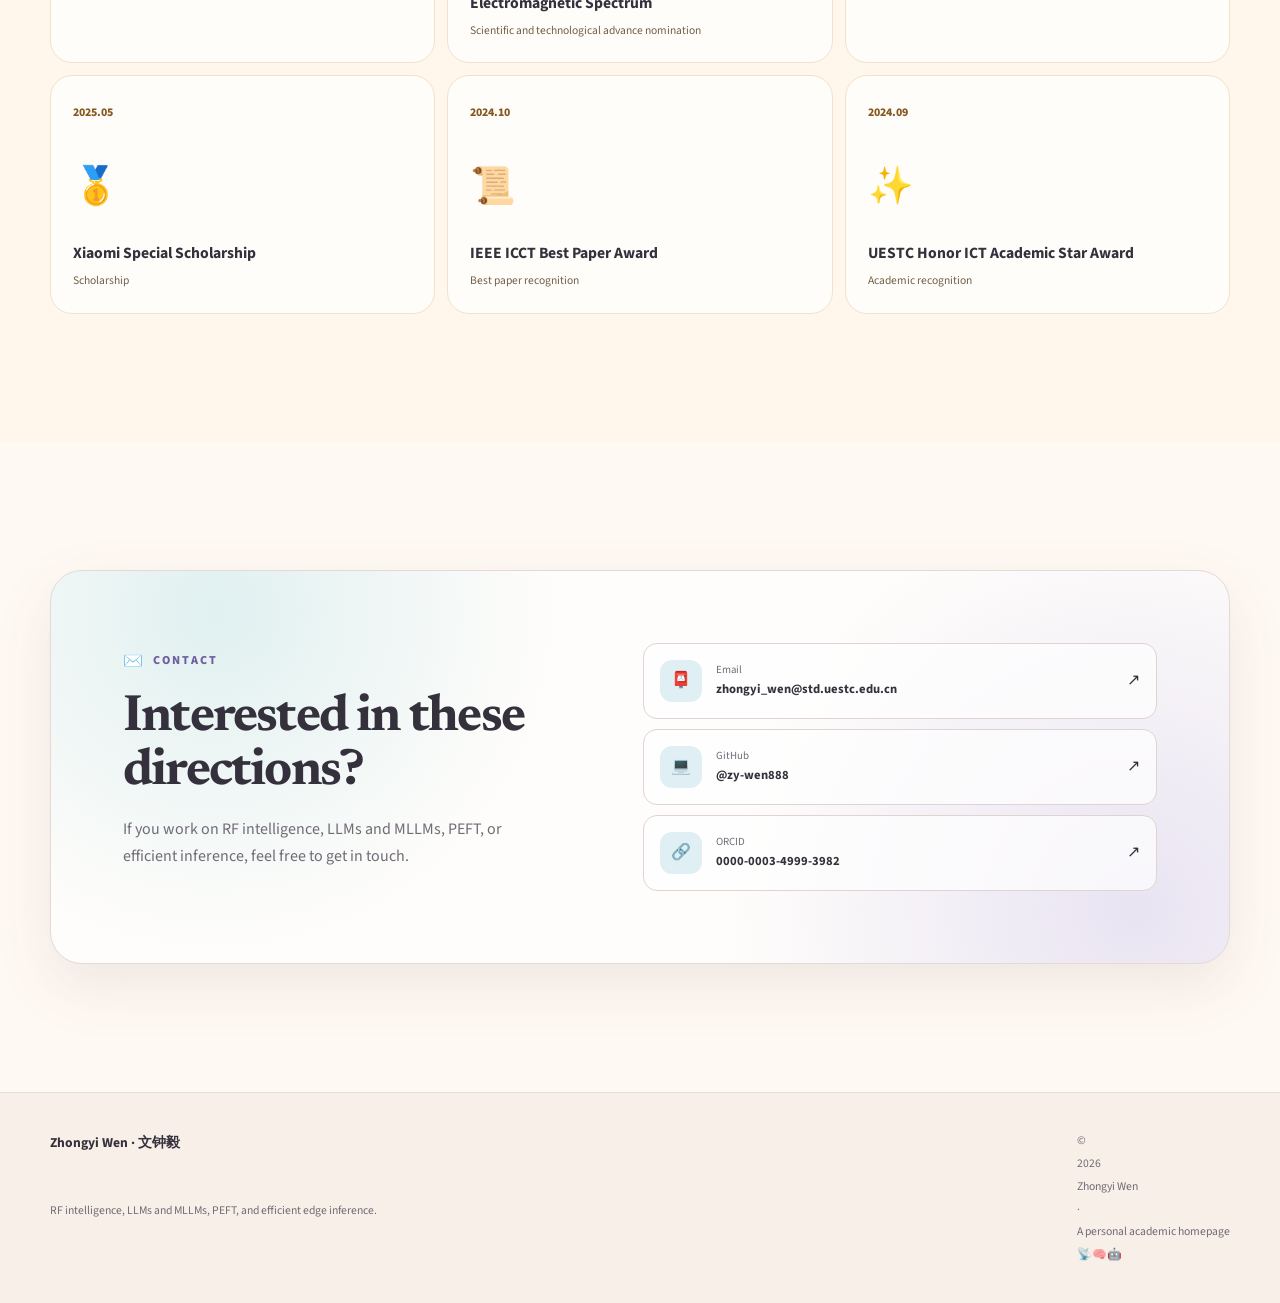
==== commit 35727c1e: "Refine AI research focus" ====
--- a/index.html
+++ b/index.html
@@ -6,7 +6,7 @@
     <meta name="theme-color" content="#fff9f3">
     <meta
       name="description"
-      content="Zhongyi Wen is a Ph.D. candidate at UESTC working on RF intelligence, efficient edge AI, and language models for wireless signals."
+      content="Zhongyi Wen studies RF intelligence, LLMs and MLLMs, parameter-efficient fine-tuning, and efficient inference for edge AI."
     >
     <meta name="author" content="Zhongyi Wen">
     <link rel="canonical" href="https://zy-wen888.github.io/">
@@ -18,21 +18,21 @@
     <meta property="og:title" content="Zhongyi Wen — Edge RF Intelligence">
     <meta
       property="og:description"
-      content="RF intelligence, efficient edge AI, and language models for wireless signals."
+      content="RF intelligence, LLMs and MLLMs, parameter-efficient fine-tuning, and efficient inference at the edge."
     >
     <meta
       property="og:image"
       content="https://zy-wen888.github.io/assets/og-homepage.png"
     >
-    <meta property="og:image:width" content="1870">
-    <meta property="og:image:height" content="841">
+    <meta property="og:image:width" content="1731">
+    <meta property="og:image:height" content="909">
     <meta property="og:locale" content="en_US">
     <meta property="og:locale:alternate" content="zh_CN">
     <meta name="twitter:card" content="summary_large_image">
     <meta name="twitter:title" content="Zhongyi Wen — Edge RF Intelligence">
     <meta
       name="twitter:description"
-      content="RF intelligence · Edge LLMs &amp; MLLMs · Wireless cognitive agents"
+      content="RF intelligence · LLMs &amp; MLLMs · PEFT · Efficient inference"
     >
     <meta
       name="twitter:image"
@@ -69,6 +69,8 @@
           "Edge artificial intelligence",
           "Large language models",
           "Multimodal large language models",
+          "Parameter-efficient fine-tuning",
+          "Efficient inference",
           "Wireless cognitive agents",
           "Domain adaptation"
         ]
@@ -107,7 +109,7 @@
           <div class="hero-copy reveal">
             <p class="hero-badge">
               <span class="signal-dot" aria-hidden="true"></span>
-              <span data-i18n="heroBadge">RF intelligence · Edge AI · Language models</span>
+              <span data-i18n="heroBadge">RF intelligence · LLMs / MLLMs · Efficient AI</span>
             </p>
             <p class="hero-kicker" data-i18n="heroKicker">Hi, I’m Zhongyi 👋</p>
             <h1 id="hero-title">
@@ -120,13 +122,14 @@
               <strong data-i18n="heroCompanyRole">Founder &amp; CEO, Hansoric Intelligence Technology</strong>
             </p>
             <p class="hero-lede" data-i18n="heroLede">
-              I’m a Ph.D. candidate at UESTC working on RF intelligence and efficient AI at the edge.
-              My recent work includes RFLM, an RF language model accepted by IEEE TMC.
+              I study how AI can understand wireless signals and run efficiently at the edge. My work brings
+              together RF representation learning, LLMs and MLLMs, parameter-efficient fine-tuning, and efficient inference.
             </p>
             <ul class="topic-ribbon">
               <li>📡 <span data-i18n="topicRf">RF Intelligence</span></li>
-              <li>🧠 <span data-i18n="topicLlm">Edge LLMs</span></li>
+              <li>🧠 <span data-i18n="topicLlm">LLMs</span></li>
               <li>👁️ <span data-i18n="topicMllm">MLLMs</span></li>
+              <li>🪄 <span data-i18n="topicPeft">PEFT</span></li>
               <li>🤖 <span data-i18n="topicAgents">Agents</span></li>
               <li>⚡ <span data-i18n="topicInference">Efficient Inference</span></li>
             </ul>
@@ -186,12 +189,12 @@
           <div class="about-layout">
             <article class="about-story reveal">
               <p class="lead" data-i18n="aboutLead">
-                I am a Ph.D. candidate in Information and Communication Engineering at UESTC.
+                I work at the intersection of wireless signal processing and AI methodology.
               </p>
               <p data-i18n="aboutBody">
-                I study how RF models can stay reliable across changing environments and run efficiently on
-                resource-constrained hardware. My work spans RF fingerprinting, domain adaptation, efficient
-                inference, and RF language models.
+                I study how foundation models can learn from RF signals, adapt with a small number of trainable
+                parameters, and reason across signal, text, and other modalities. My methods include representation
+                learning, PEFT, dynamic inference, and edge acceleration for LLMs, MLLMs, and wireless agents.
               </p>
               <div class="founder-note">
                 <span class="founder-emoji" aria-hidden="true">🚀</span>
@@ -237,7 +240,7 @@
             <p class="eyebrow"><span aria-hidden="true">🧠</span><span data-i18n="researchEyebrow">Research focus</span></p>
             <h2 id="research-title" data-i18n="researchTitle">What I work on.</h2>
             <p data-i18n="researchIntro">
-              My research connects RF representation learning, cross-scene adaptation, edge deployment, and language models.
+              I develop AI methods for wireless signals, from RF representations and multimodal models to PEFT and efficient inference at the edge.
             </p>
           </div>
 
@@ -245,30 +248,30 @@
             <article class="research-card reveal">
               <span class="research-number">01</span>
               <span class="research-emoji" aria-hidden="true">📡</span>
-              <h3 data-i18n="rfTitle">RF Signal Intelligence</h3>
-              <p data-i18n="rfBody">Learning useful representations from RF signals and identifying wireless devices reliably.</p>
-              <div class="tag-row"><span>RF-MAE</span><span>RFFI</span><span>SSL</span></div>
+              <h3 data-i18n="rfTitle">RF Representation Learning</h3>
+              <p data-i18n="rfBody">Learning self-supervised and foundation representations for RF understanding and device intelligence.</p>
+              <div class="tag-row"><span>RF-MAE</span><span>SSL</span><span>RF Foundation</span></div>
             </article>
-            <article class="research-card reveal">
+            <article class="research-card accent-card reveal">
               <span class="research-number">02</span>
-              <span class="research-emoji" aria-hidden="true">🌍</span>
-              <h3 data-i18n="adaptTitle">Cross-domain Adaptation</h3>
-              <p data-i18n="adaptBody">Adapting RF models across receivers, channels, locations, and time without requiring labels everywhere.</p>
-              <div class="tag-row"><span>UDA</span><span>SFDA</span><span>GCODWFA</span></div>
+              <span class="research-emoji" aria-hidden="true">🤖</span>
+              <h3 data-i18n="agentTitle">LLMs, MLLMs &amp; Wireless Agents</h3>
+              <p data-i18n="agentBody">Connecting signals with language, multimodal reasoning, and closed-loop decisions for wireless systems.</p>
+              <div class="tag-row"><span>RFLM</span><span>MLLM</span><span>Agent</span></div>
             </article>
             <article class="research-card reveal">
               <span class="research-number">03</span>
+              <span class="research-emoji" aria-hidden="true">🪄</span>
+              <h3 data-i18n="adaptTitle">Parameter-Efficient Adaptation</h3>
+              <p data-i18n="adaptBody">Adapting foundation models to new tasks and domains with a small trainable parameter budget.</p>
+              <div class="tag-row"><span>PEFT</span><span>LoRA</span><span>Adapters</span></div>
+            </article>
+            <article class="research-card reveal">
+              <span class="research-number">04</span>
               <span class="research-emoji" aria-hidden="true">⚡</span>
-              <h3 data-i18n="edgeTitle">Efficient Edge Deployment</h3>
-              <p data-i18n="edgeBody">Making inference practical on FPGAs, GPUs, and other resource-constrained edge hardware.</p>
-              <div class="tag-row"><span>SwiftNet</span><span>FPGA</span><span>Jetson</span></div>
-            </article>
-            <article class="research-card accent-card reveal">
-              <span class="research-number">04</span>
-              <span class="research-emoji" aria-hidden="true">🤖</span>
-              <h3 data-i18n="agentTitle">Edge LLMs, MLLMs &amp; Agents</h3>
-              <p data-i18n="agentBody">RFLM is one step in this direction; edge MLLMs and wireless cognitive agents are ongoing work.</p>
-              <div class="tag-row"><span>RFLM</span><span>MLLM</span><span>Agent</span></div>
+              <h3 data-i18n="edgeTitle">Efficient Inference at the Edge</h3>
+              <p data-i18n="edgeBody">Reducing latency and compute through dynamic inference, early exits, and heterogeneous acceleration.</p>
+              <div class="tag-row"><span>Early Exit</span><span>FPGA</span><span>Jetson</span></div>
             </article>
           </div>
 
@@ -279,9 +282,9 @@
             </div>
             <ol>
               <li><span>📶</span><strong data-i18n="arcInput">Multi-source RF input</strong></li>
-              <li><span>🛡️</span><strong data-i18n="arcTrust">Trustworthy identification</strong></li>
-              <li><span>🔄</span><strong data-i18n="arcAdapt">Cross-scene adaptation</strong></li>
-              <li><span>⚙️</span><strong data-i18n="arcDeploy">Edge-efficient deployment</strong></li>
+              <li><span>🧬</span><strong data-i18n="arcTrust">Foundation representations</strong></li>
+              <li><span>🪄</span><strong data-i18n="arcAdapt">Parameter-efficient adaptation</strong></li>
+              <li><span>⚙️</span><strong data-i18n="arcDeploy">Efficient edge inference</strong></li>
               <li><span>🧠</span><strong data-i18n="arcReason">Multimodal reasoning</strong></li>
               <li><span>🤖</span><strong data-i18n="arcDecide">Closed-loop decisions</strong></li>
             </ol>
@@ -395,7 +398,7 @@
           <div>
             <p class="eyebrow"><span aria-hidden="true">✉️</span><span data-i18n="contactEyebrow">Contact</span></p>
             <h2 id="contact-title" data-i18n="contactTitle">Interested in these directions?</h2>
-            <p data-i18n="contactIntro">If our work overlaps, feel free to get in touch.</p>
+            <p data-i18n="contactIntro">If you work on RF intelligence, LLMs and MLLMs, PEFT, or efficient inference, feel free to get in touch.</p>
           </div>
           <div class="contact-links">
             <a href="mailto:zhongyi_wen@std.uestc.edu.cn"><span aria-hidden="true">📮</span><span><small>Email</small><strong>zhongyi_wen@std.uestc.edu.cn</strong></span><span aria-hidden="true">↗</span></a>
@@ -408,7 +411,7 @@
 
     <footer>
       <div class="container footer-layout">
-        <p><strong>Zhongyi Wen · 文钟毅</strong><span data-i18n="footerLine">RF intelligence, edge AI, and language models for wireless signals.</span></p>
+        <p><strong>Zhongyi Wen · 文钟毅</strong><span data-i18n="footerLine">RF intelligence, LLMs and MLLMs, PEFT, and efficient edge inference.</span></p>
         <p>© <span data-current-year>2026</span> Zhongyi Wen <span aria-hidden="true">·</span> <span data-i18n="footerBuilt">A personal academic homepage</span> 📡🧠🤖</p>
       </div>
     </footer>
--- a/styles.css
+++ b/styles.css
@@ -552,8 +552,8 @@
   grid-template-columns: 1fr auto;
   gap: 13px 10px;
   min-width: 0;
-  min-height: 150px;
-  padding: 17px;
+  min-height: 172px;
+  padding: 20px;
   background: #fffaf2;
   border: 1px solid #ecdccf;
   border-radius: 16px;
@@ -562,7 +562,7 @@
 .featured-honors-grid time {
   color: #85581f;
   font-family: "Source Sans 3 Variable", "Segoe UI", sans-serif;
-  font-size: 0.7rem;
+  font-size: 0.8rem;
   font-weight: 800;
 }
 
@@ -575,8 +575,9 @@
   grid-column: 1 / -1;
   align-self: end;
   margin: 0;
-  font-size: 0.78rem;
-  line-height: 1.45;
+  font-size: 1rem;
+  line-height: 1.42;
+  letter-spacing: -0.01em;
 }
 
 .featured-honors-link {
@@ -690,7 +691,7 @@
 .founder-note p {
   margin: 8px 0 0;
   color: var(--muted);
-  font-size: 0.9rem;
+  font-size: 0.96rem;
 }
 
 .founder-note .company-name {
@@ -741,7 +742,7 @@
 
 .education-timeline h3 {
   margin: 6px 0 4px;
-  font-size: 1rem;
+  font-size: 1.06rem;
   line-height: 1.45;
 }
 
@@ -749,7 +750,7 @@
 .education-timeline small {
   margin: 0;
   color: var(--muted);
-  font-size: 0.84rem;
+  font-size: 0.9rem;
 }
 
 .team-card {
@@ -780,8 +781,10 @@
 
 .research-card {
   position: relative;
-  min-height: 340px;
-  padding: 28px;
+  display: flex;
+  min-height: 380px;
+  padding: 30px;
+  flex-direction: column;
   overflow: hidden;
   background: rgba(255, 254, 252, 0.9);
   border: 1px solid #e7ddd8;
@@ -817,7 +820,7 @@
   display: grid;
   width: 56px;
   height: 56px;
-  margin: 38px 0 24px;
+  margin: 32px 0 22px;
   place-items: center;
   background: var(--sky-soft);
   border-radius: 17px;
@@ -827,14 +830,15 @@
 .research-card h3 {
   margin: 0 0 12px;
   font-family: "Newsreader Variable", "PingFang SC", "Microsoft YaHei", Georgia, serif;
-  font-size: 1.25rem;
-  line-height: 1.25;
+  font-size: 1.38rem;
+  line-height: 1.22;
 }
 
 .research-card p {
   margin: 0;
   color: var(--muted);
-  font-size: 0.86rem;
+  font-size: 0.94rem;
+  line-height: 1.58;
 }
 
 .accent-card {
@@ -853,22 +857,21 @@
 }
 
 .tag-row {
-  position: absolute;
+  position: relative;
   z-index: 2;
-  right: 28px;
-  bottom: 25px;
-  left: 28px;
   display: flex;
   flex-wrap: wrap;
   gap: 6px;
+  margin-top: auto;
+  padding-top: 24px;
 }
 
 .tag-row span {
-  padding: 5px 8px;
+  padding: 6px 9px;
   color: var(--cyan-dark);
   background: #ebf9fc;
   border-radius: 7px;
-  font-size: 0.67rem;
+  font-size: 0.74rem;
   font-weight: 800;
 }
 
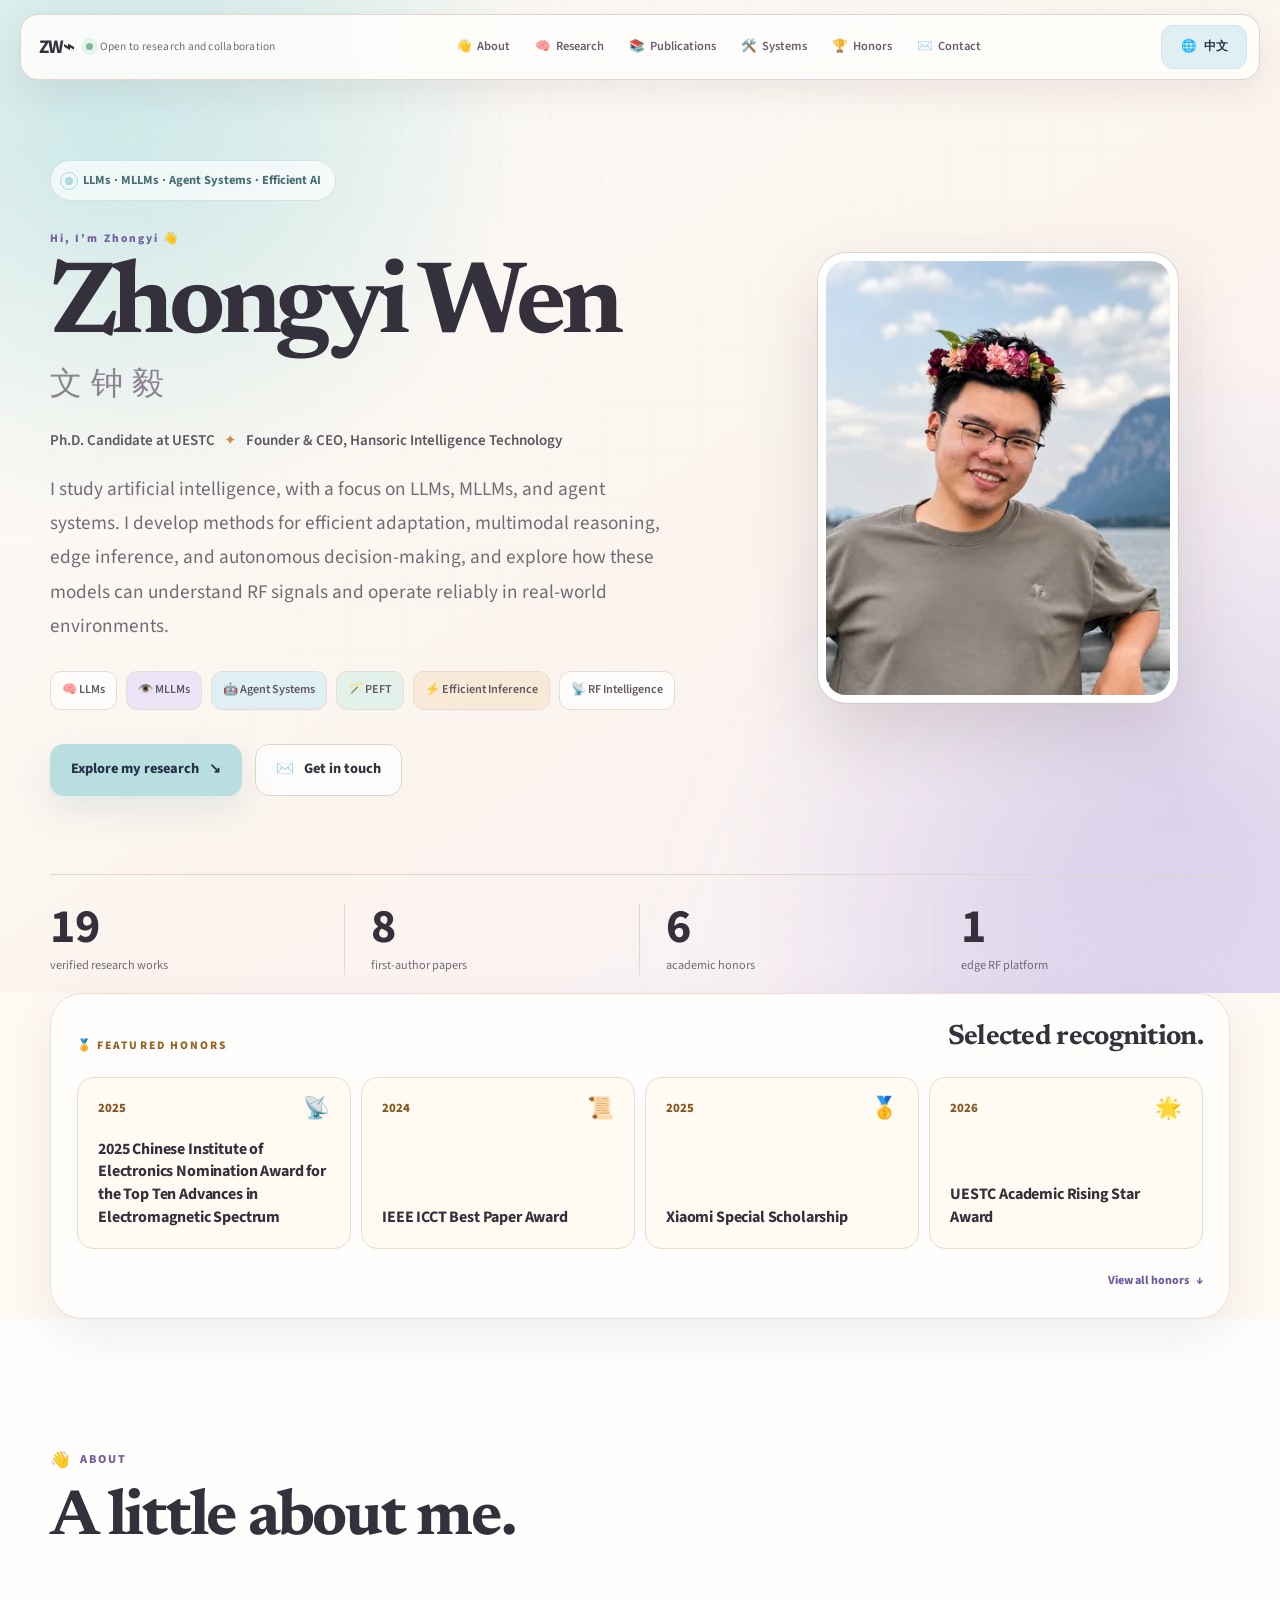
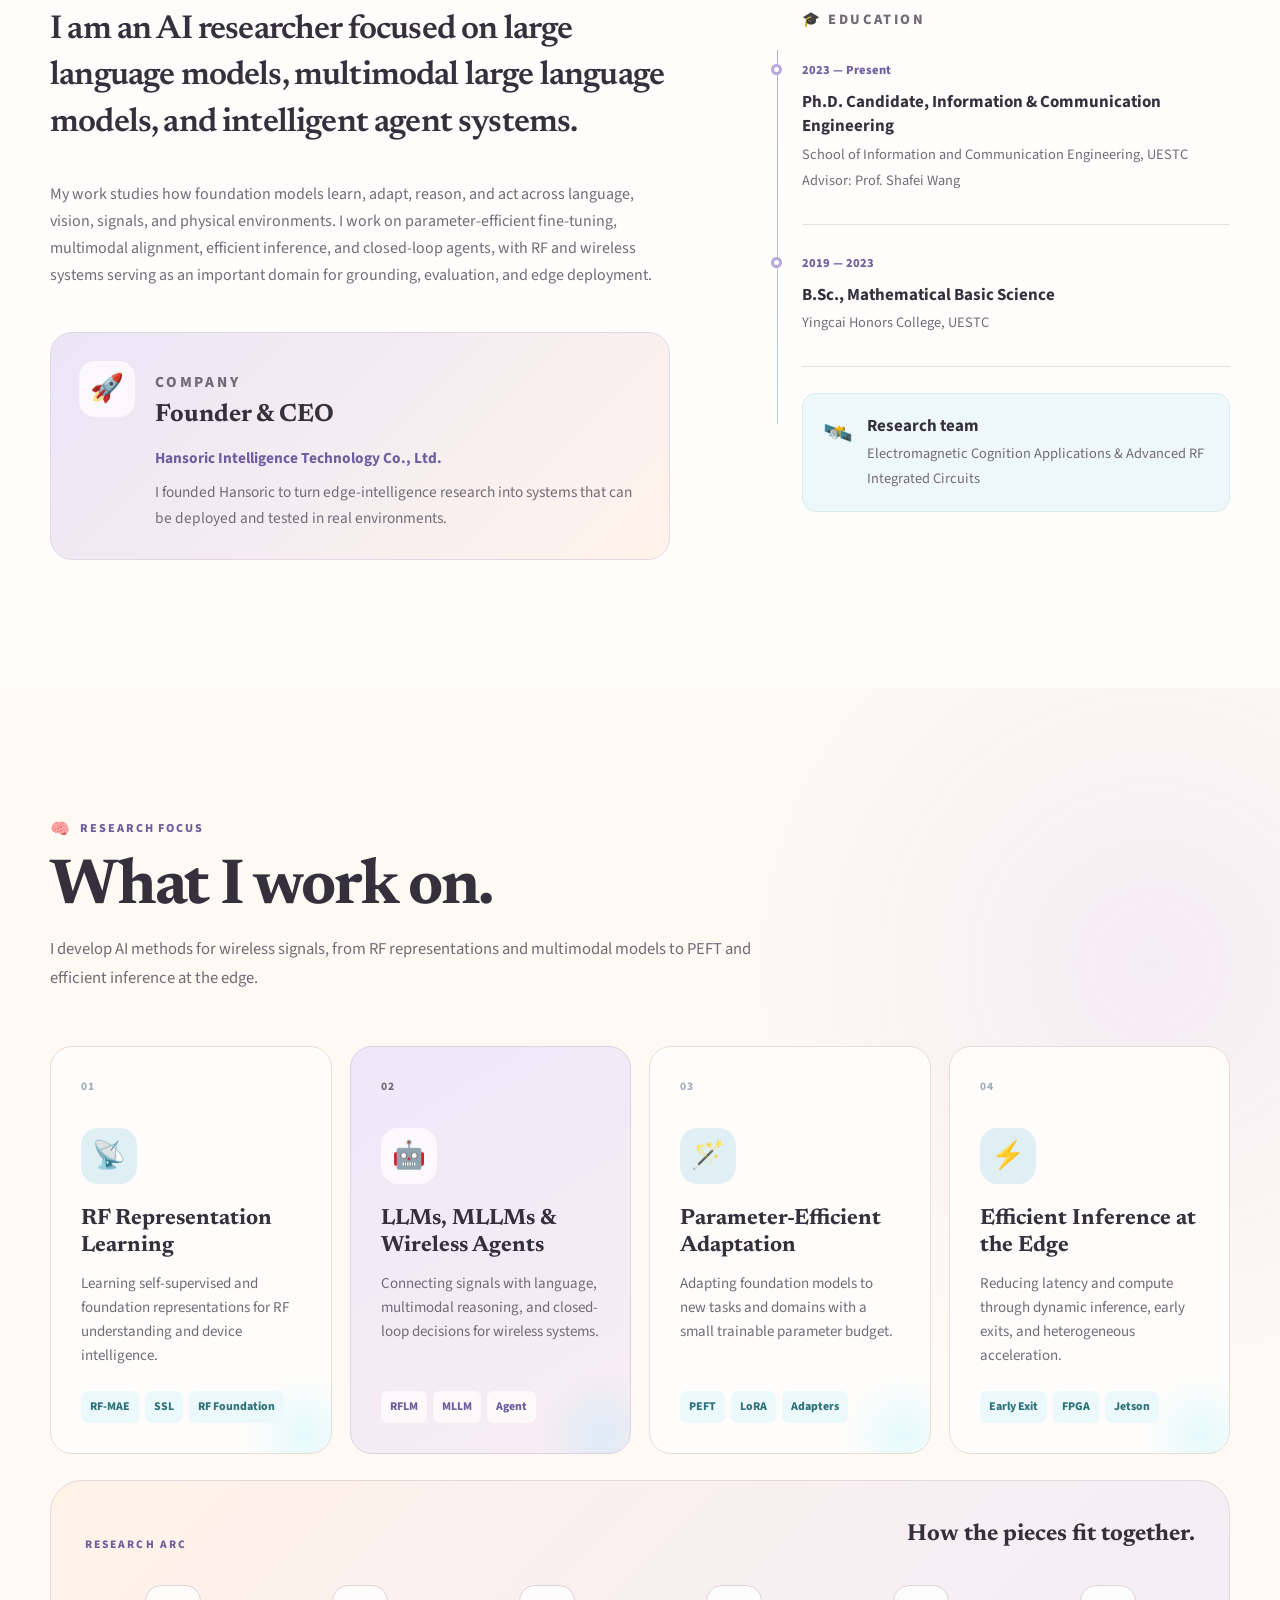
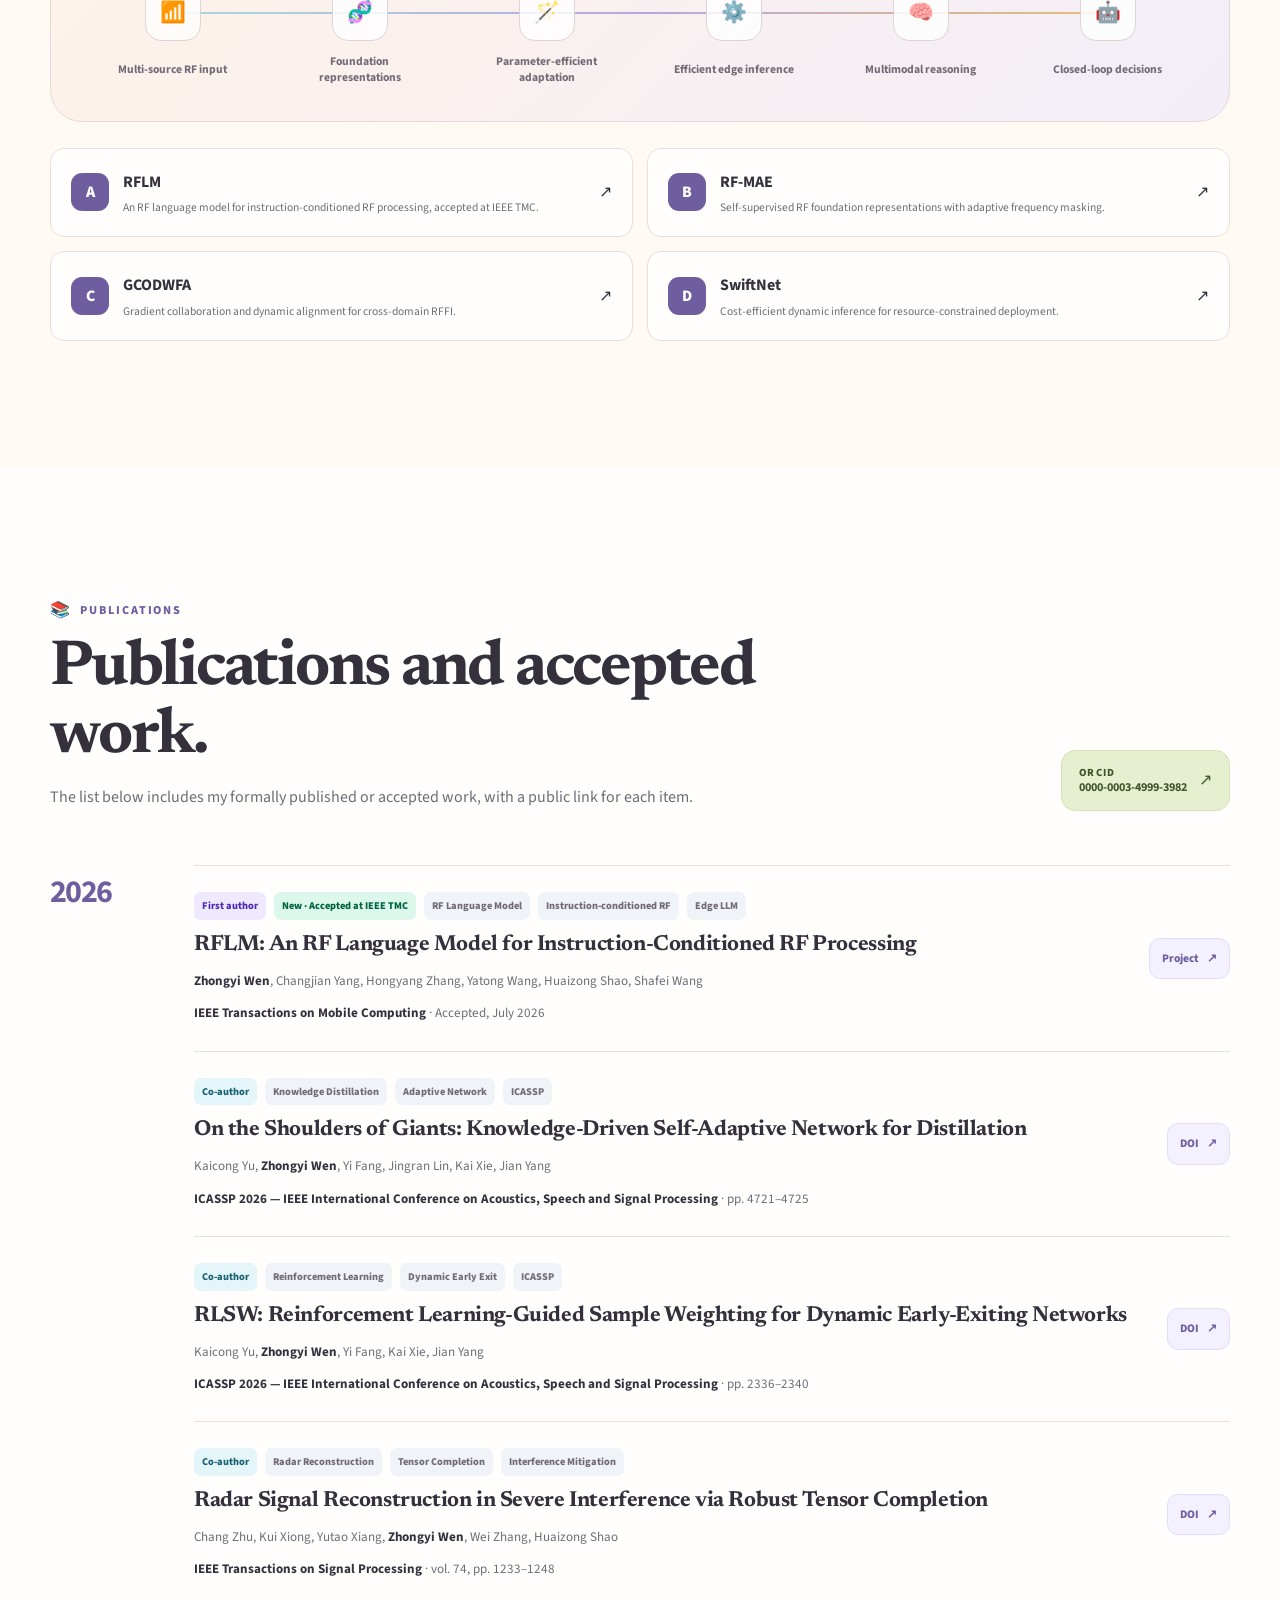
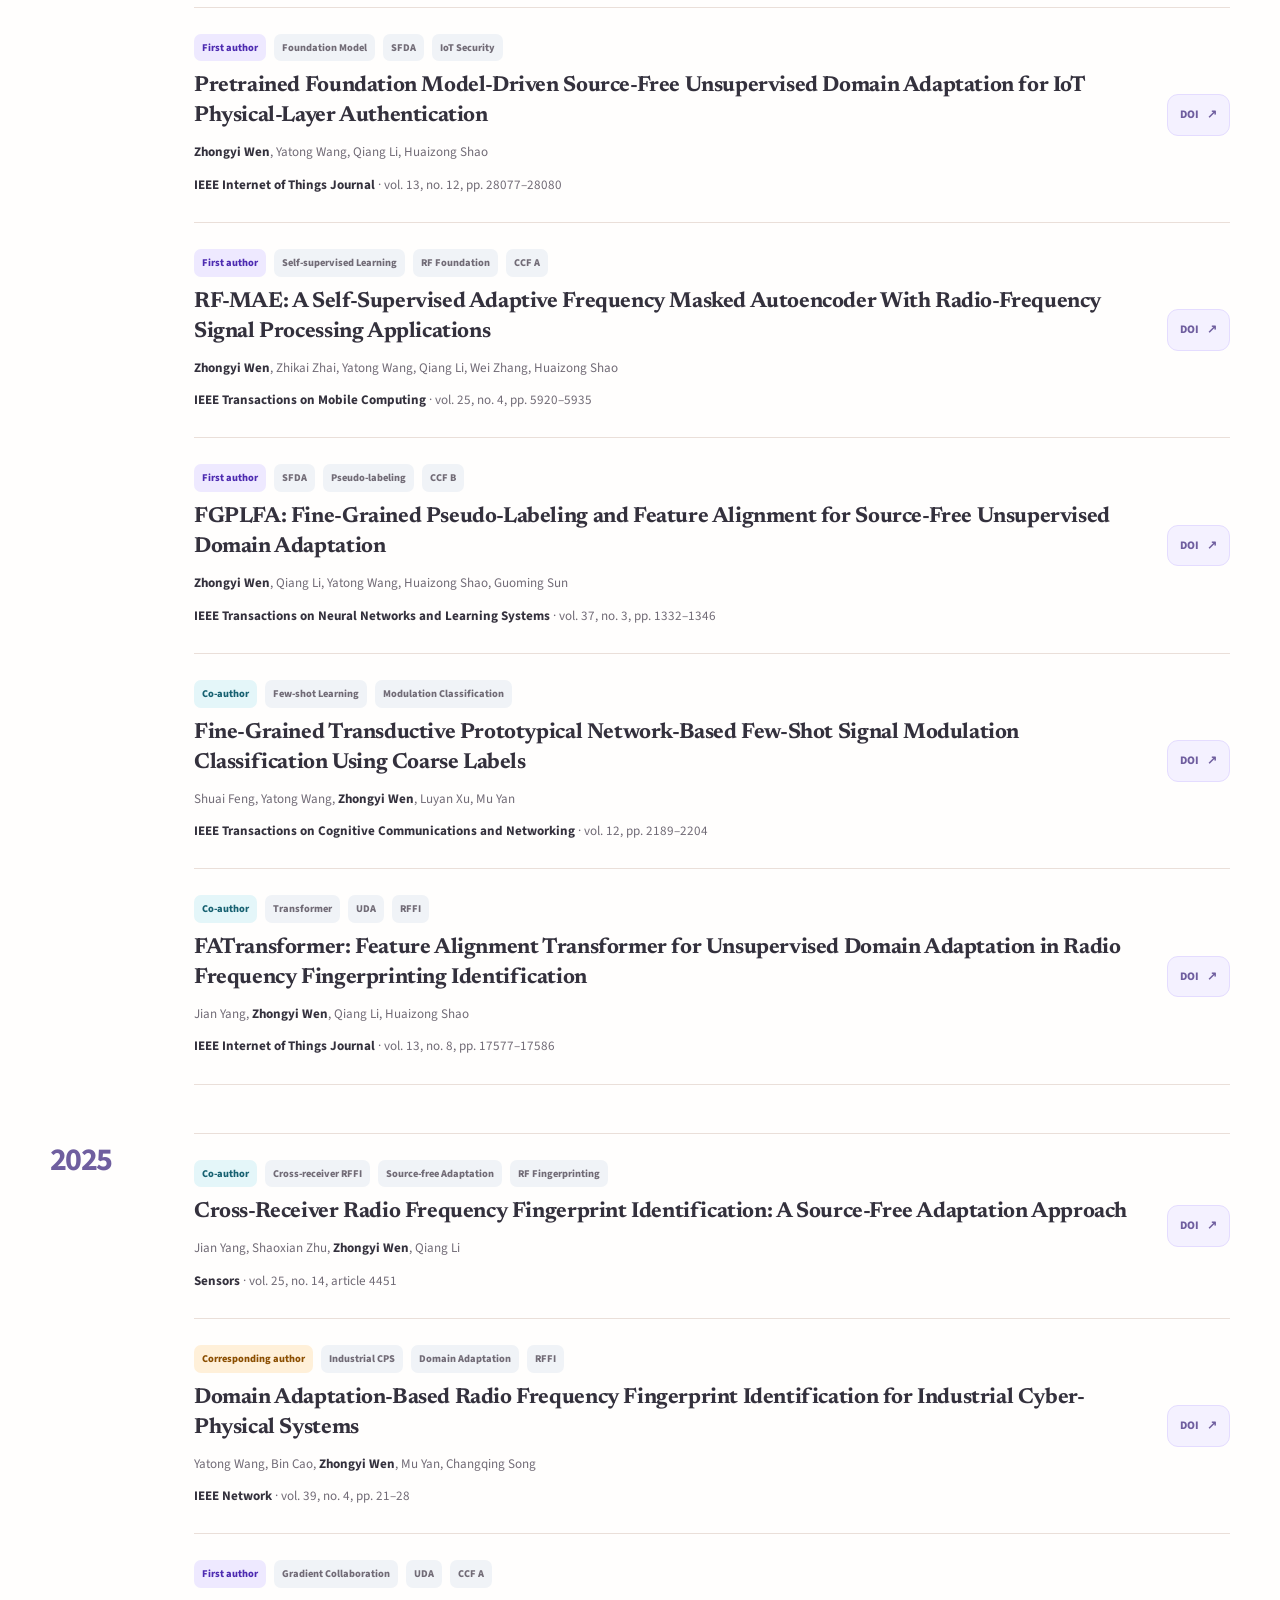
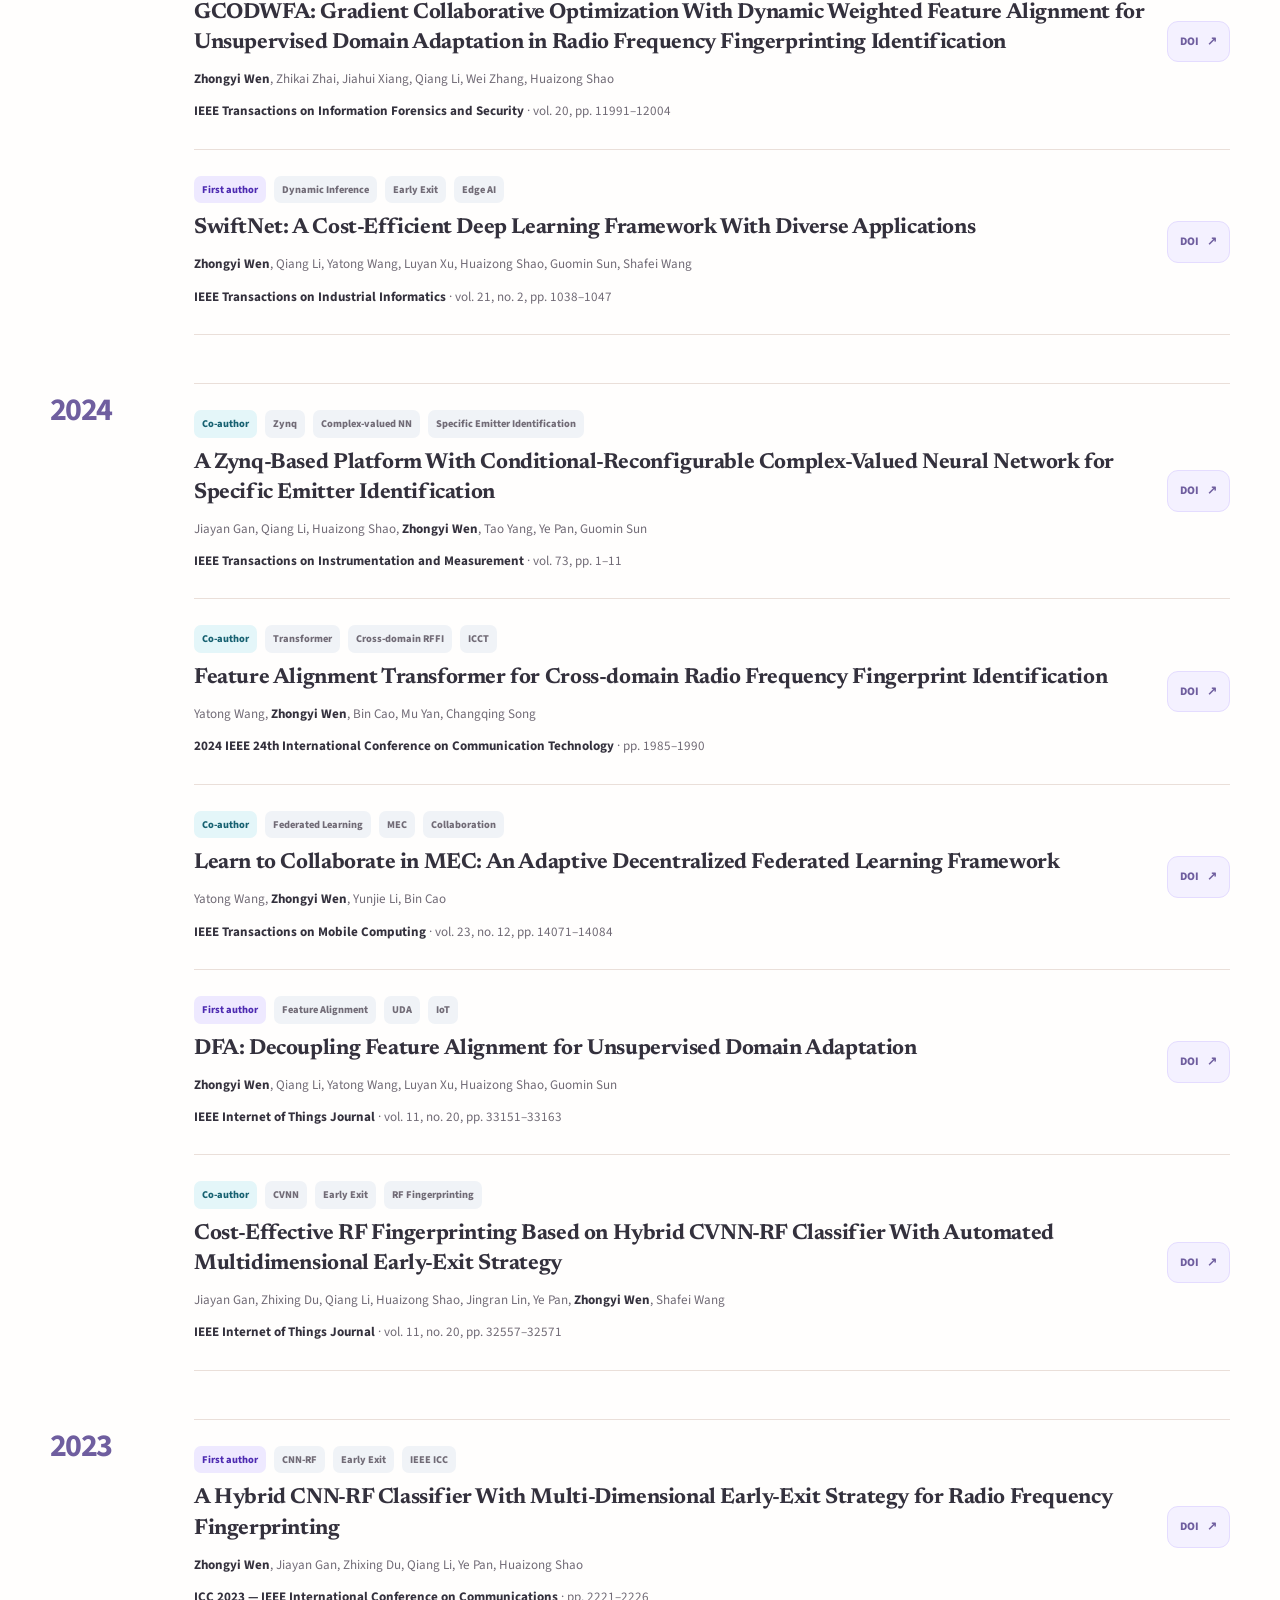
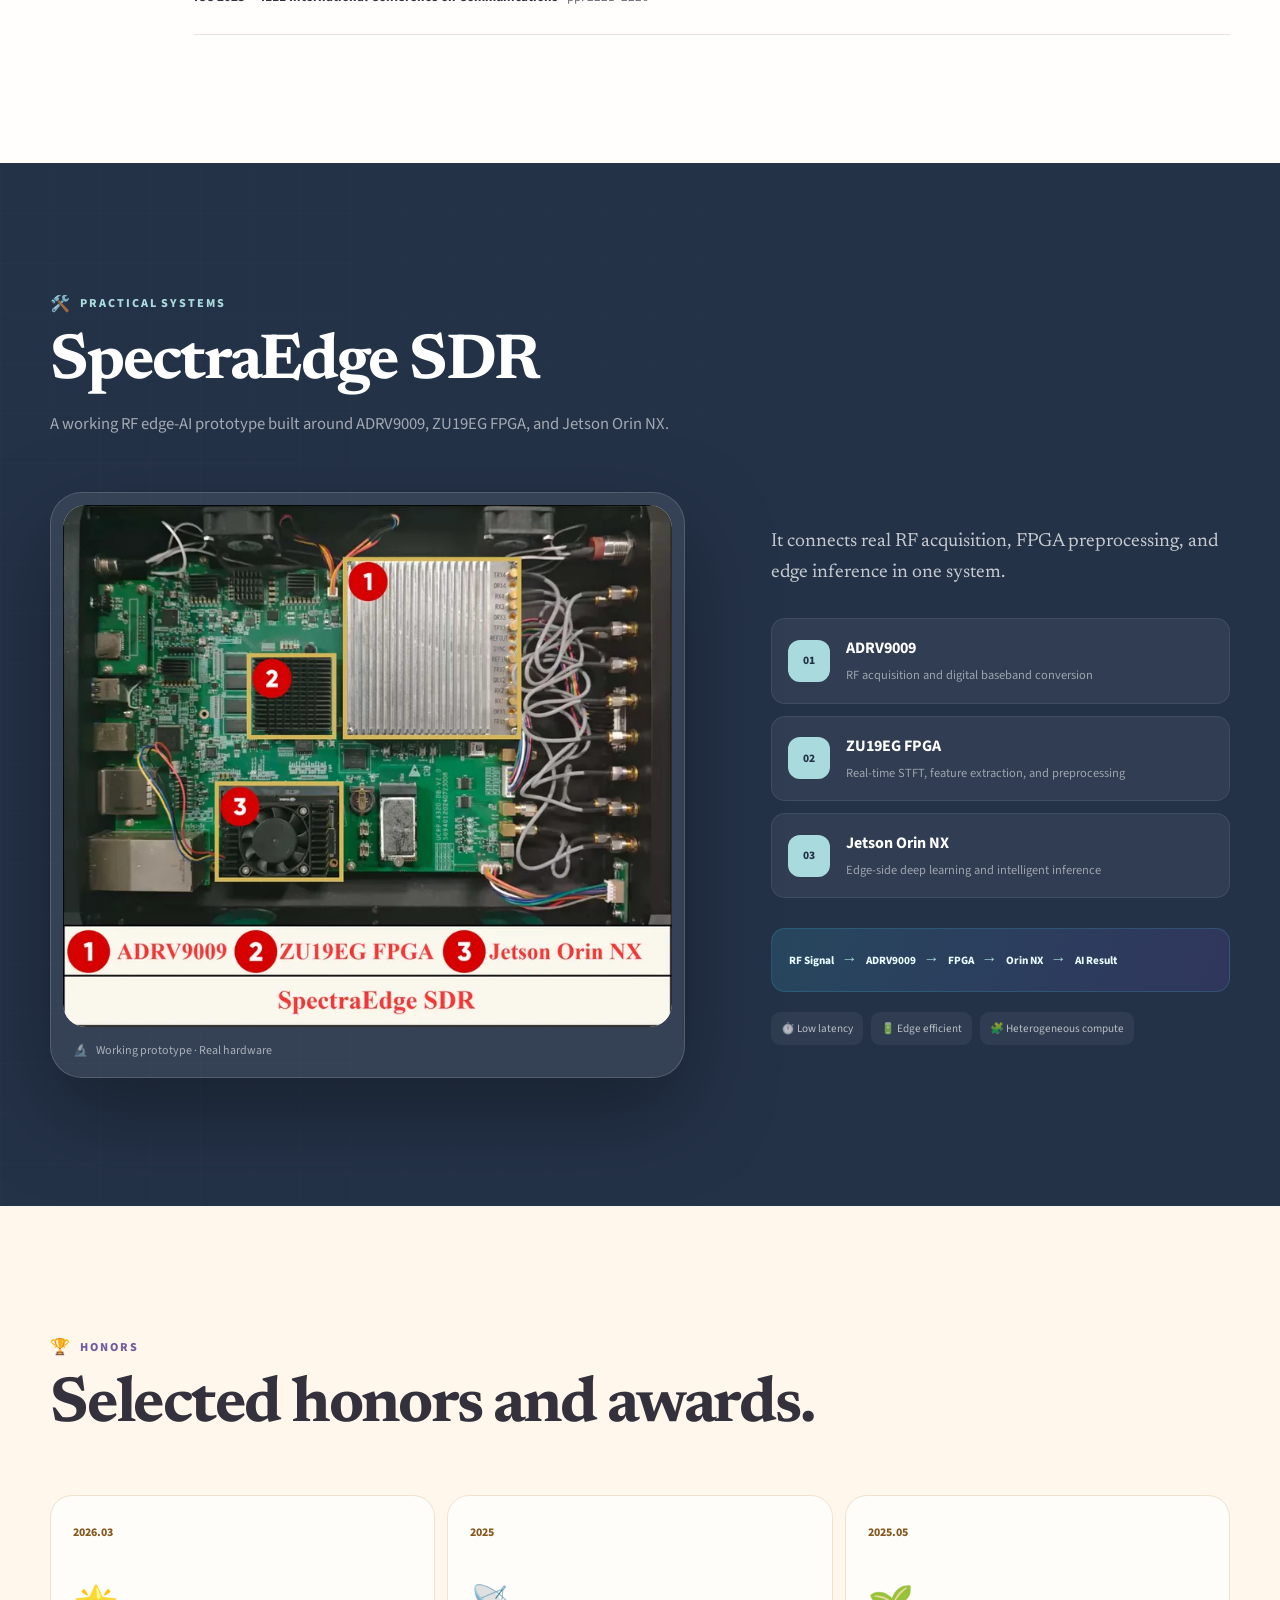
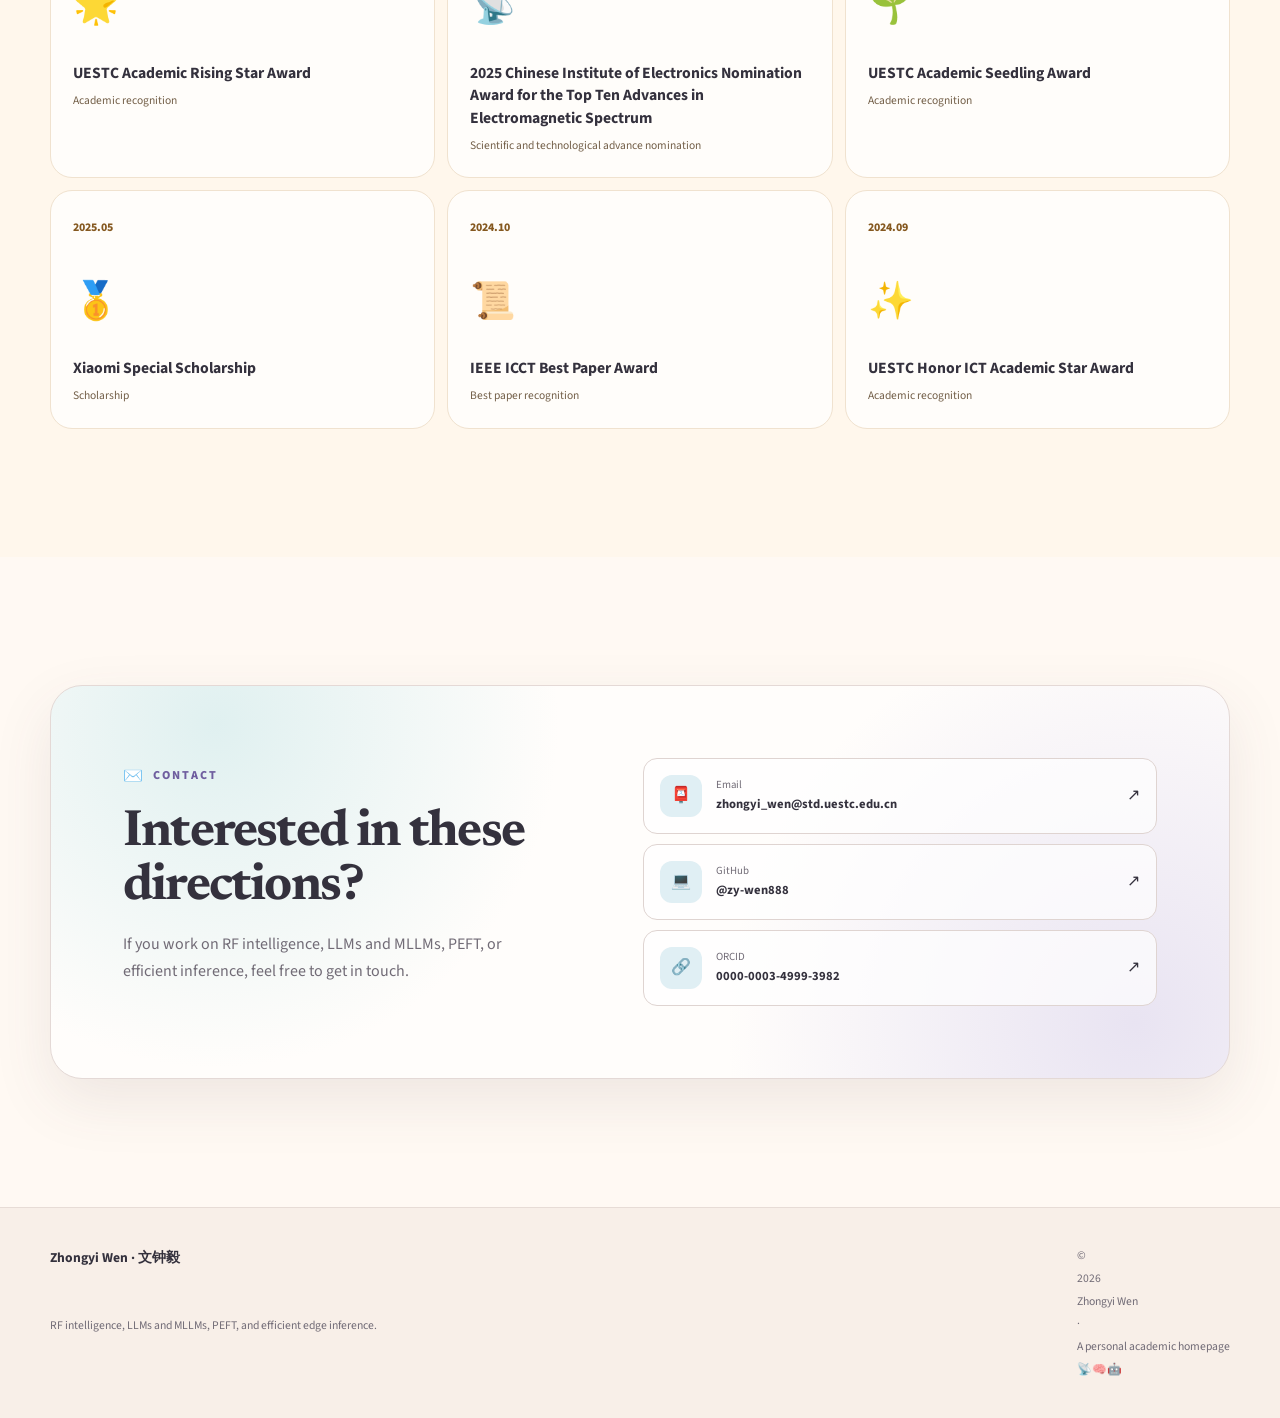
==== commit e735f807: "Polish homepage UX and AI research focus" ====
--- a/index.html
+++ b/index.html
@@ -10,7 +10,8 @@
     >
     <meta name="author" content="Zhongyi Wen">
     <link rel="canonical" href="https://zy-wen888.github.io/">
-    <link rel="icon" href="assets/zhongyi-wen-portrait.png" type="image/png">
+    <link rel="icon" href="assets/favicon-64.png" type="image/png" sizes="64x64">
+    <link rel="apple-touch-icon" href="assets/apple-touch-icon.png" sizes="180x180">
     <link rel="preload" href="assets/fonts/newsreader-latin-variable.woff2" as="font" type="font/woff2" crossorigin>
     <link rel="preload" href="assets/fonts/source-sans-3-latin-variable.woff2" as="font" type="font/woff2" crossorigin>
     <meta property="og:type" content="website">
@@ -22,10 +23,11 @@
     >
     <meta
       property="og:image"
-      content="https://zy-wen888.github.io/assets/og-homepage.png"
+      content="https://zy-wen888.github.io/assets/og-homepage.jpg"
     >
-    <meta property="og:image:width" content="1731">
-    <meta property="og:image:height" content="909">
+    <meta property="og:image:type" content="image/jpeg">
+    <meta property="og:image:width" content="1200">
+    <meta property="og:image:height" content="630">
     <meta property="og:locale" content="en_US">
     <meta property="og:locale:alternate" content="zh_CN">
     <meta name="twitter:card" content="summary_large_image">
@@ -36,7 +38,7 @@
     >
     <meta
       name="twitter:image"
-      content="https://zy-wen888.github.io/assets/og-homepage.png"
+      content="https://zy-wen888.github.io/assets/og-homepage.jpg"
     >
     <title>Zhongyi Wen — Edge RF Intelligence</title>
     <link rel="stylesheet" href="styles.css">
@@ -82,11 +84,11 @@
     <a class="skip-link" href="#main" data-i18n="skipLink">Skip to main content</a>
 
     <header class="site-header" data-header>
-      <a class="brand" href="#top" aria-label="Zhongyi Wen home">
+      <a class="brand" href="#top" aria-label="Zhongyi Wen home" data-i18n-aria-label="brandHome">
         <span class="brand-mark" aria-hidden="true">ZW⌁</span>
         <span class="brand-status"><i></i><span data-i18n="brandStatus">Open to collaboration</span></span>
       </a>
-      <nav aria-label="Primary navigation">
+      <nav id="primary-navigation" aria-label="Primary navigation" data-primary-navigation data-i18n-aria-label="primaryNavigation">
         <a href="#about"><span aria-hidden="true">👋</span><span data-i18n="navAbout">About</span></a>
         <a href="#research"><span aria-hidden="true">🧠</span><span data-i18n="navResearch">Research</span></a>
         <a href="#publications"><span aria-hidden="true">📚</span><span data-i18n="navPublications">Publications</span></a>
@@ -94,10 +96,23 @@
         <a href="#honors"><span aria-hidden="true">🏆</span><span data-i18n="navHonors">Honors</span></a>
         <a href="#contact"><span aria-hidden="true">✉️</span><span data-i18n="navContact">Contact</span></a>
       </nav>
-      <button class="language-toggle" type="button" data-language-toggle aria-label="Switch to Chinese">
-        <span aria-hidden="true">🌐</span>
-        <span data-language-label>中文</span>
-      </button>
+      <div class="header-actions">
+        <button
+          class="mobile-nav-toggle"
+          type="button"
+          data-nav-toggle
+          aria-controls="primary-navigation"
+          aria-expanded="false"
+          hidden
+        >
+          <span class="nav-toggle-icon" aria-hidden="true">☰</span>
+          <span class="sr-only" data-nav-toggle-label>Open navigation</span>
+        </button>
+        <button class="language-toggle" type="button" data-language-toggle aria-label="Switch to Chinese">
+          <span aria-hidden="true">🌐</span>
+          <span data-language-label>中文</span>
+        </button>
+      </div>
     </header>
 
     <main id="main">
@@ -109,7 +124,7 @@
           <div class="hero-copy reveal">
             <p class="hero-badge">
               <span class="signal-dot" aria-hidden="true"></span>
-              <span data-i18n="heroBadge">RF intelligence · LLMs / MLLMs · Efficient AI</span>
+              <span data-i18n="heroBadge">LLMs · MLLMs · Agent Systems · Efficient AI</span>
             </p>
             <p class="hero-kicker" data-i18n="heroKicker">Hi, I’m Zhongyi 👋</p>
             <h1 id="hero-title">
@@ -122,16 +137,17 @@
               <strong data-i18n="heroCompanyRole">Founder &amp; CEO, Hansoric Intelligence Technology</strong>
             </p>
             <p class="hero-lede" data-i18n="heroLede">
-              I study how AI can understand wireless signals and run efficiently at the edge. My work brings
-              together RF representation learning, LLMs and MLLMs, parameter-efficient fine-tuning, and efficient inference.
+              I study artificial intelligence, with a focus on LLMs, MLLMs, and agent systems. I develop methods for
+              efficient adaptation, multimodal reasoning, edge inference, and autonomous decision-making, and explore
+              how these models can understand RF signals and operate reliably in real-world environments.
             </p>
             <ul class="topic-ribbon">
-              <li>📡 <span data-i18n="topicRf">RF Intelligence</span></li>
               <li>🧠 <span data-i18n="topicLlm">LLMs</span></li>
               <li>👁️ <span data-i18n="topicMllm">MLLMs</span></li>
+              <li>🤖 <span data-i18n="topicAgents">Agent Systems</span></li>
               <li>🪄 <span data-i18n="topicPeft">PEFT</span></li>
-              <li>🤖 <span data-i18n="topicAgents">Agents</span></li>
               <li>⚡ <span data-i18n="topicInference">Efficient Inference</span></li>
+              <li>📡 <span data-i18n="topicRf">RF Intelligence</span></li>
             </ul>
             <div class="hero-actions">
               <a class="button button-primary" href="#research">
@@ -145,18 +161,26 @@
 
           <div class="hero-visual reveal">
             <figure class="portrait-frame">
-              <img
-                src="assets/zhongyi-wen-portrait.png"
-                alt="Portrait of Zhongyi Wen"
-                width="1254"
-                height="1254"
-                fetchpriority="high"
-              >
+              <picture>
+                <source
+                  type="image/webp"
+                  srcset="assets/zhongyi-wen-portrait-480.webp 480w, assets/zhongyi-wen-portrait-960.webp 960w"
+                  sizes="(max-width: 820px) min(82vw, 350px), 360px"
+                >
+                <img
+                  src="assets/zhongyi-wen-portrait.png"
+                  alt="Portrait of Zhongyi Wen"
+                  data-i18n-alt="portraitAlt"
+                  width="1254"
+                  height="1254"
+                  fetchpriority="high"
+                >
+              </picture>
             </figure>
           </div>
         </div>
 
-        <div class="container stat-strip reveal" role="group" aria-label="Academic highlights">
+        <div class="container stat-strip reveal" role="group" aria-label="Academic highlights" data-i18n-aria-label="academicHighlights">
           <div><strong>19</strong><span data-i18n="statWorks">verified research works</span></div>
           <div><strong>8</strong><span data-i18n="statFirstAuthor">first-author papers</span></div>
           <div><strong>6</strong><span data-i18n="statHonors">academic honors</span></div>
@@ -189,12 +213,13 @@
           <div class="about-layout">
             <article class="about-story reveal">
               <p class="lead" data-i18n="aboutLead">
-                I work at the intersection of wireless signal processing and AI methodology.
+                I am an AI researcher focused on large language models, multimodal large language models, and intelligent agent systems.
               </p>
               <p data-i18n="aboutBody">
-                I study how foundation models can learn from RF signals, adapt with a small number of trainable
-                parameters, and reason across signal, text, and other modalities. My methods include representation
-                learning, PEFT, dynamic inference, and edge acceleration for LLMs, MLLMs, and wireless agents.
+                My work studies how foundation models learn, adapt, reason, and act across language, vision, signals,
+                and physical environments. I work on parameter-efficient fine-tuning, multimodal alignment, efficient
+                inference, and closed-loop agents, with RF and wireless systems serving as an important domain for
+                grounding, evaluation, and edge deployment.
               </p>
               <div class="founder-note">
                 <span class="founder-emoji" aria-hidden="true">🚀</span>
@@ -327,7 +352,8 @@
               <span>ORCID</span><strong>0000-0003-4999-3982</strong><span aria-hidden="true">↗</span>
             </a>
           </div>
-          <div id="publication-list" class="publication-list" aria-live="polite"></div>
+          <p class="sr-only" role="status" aria-live="polite" aria-atomic="true" data-publication-status></p>
+          <div id="publication-list" class="publication-list"></div>
           <noscript>
             <p class="noscript-note">JavaScript is required for the bilingual publication list. Visit the verified ORCID profile above for the complete record.</p>
           </noscript>
@@ -344,14 +370,22 @@
           </div>
           <div class="system-layout">
             <figure class="system-image reveal">
-              <img
-                src="assets/spectraedge-sdr.png"
-                alt="SpectraEdge SDR hardware showing the ADRV9009, ZU19EG FPGA, and Jetson Orin NX"
-                width="1711"
-                height="1466"
-                loading="lazy"
-                decoding="async"
-              >
+              <picture>
+                <source
+                  type="image/webp"
+                  srcset="assets/spectraedge-sdr-768.webp 768w, assets/spectraedge-sdr-1440.webp 1440w"
+                  sizes="(max-width: 820px) calc(100vw - 40px), 660px"
+                >
+                <img
+                  src="assets/spectraedge-sdr.png"
+                  alt="SpectraEdge SDR hardware showing the ADRV9009, ZU19EG FPGA, and Jetson Orin NX"
+                  data-i18n-alt="systemImageAlt"
+                  width="1711"
+                  height="1466"
+                  loading="lazy"
+                  decoding="async"
+                >
+              </picture>
               <figcaption><span aria-hidden="true">🔬</span><span data-i18n="hardwareCaption">Working prototype · Real hardware</span></figcaption>
             </figure>
             <div class="system-copy reveal">
@@ -363,7 +397,7 @@
                 <li><span>02</span><div><strong>ZU19EG FPGA</strong><p data-i18n="hardwareFpga">Real-time STFT, feature extraction, and preprocessing</p></div></li>
                 <li><span>03</span><div><strong>Jetson Orin NX</strong><p data-i18n="hardwareGpu">Edge-side deep learning and intelligent inference</p></div></li>
               </ol>
-              <div class="pipeline" role="group" aria-label="SpectraEdge processing pipeline">
+              <div class="pipeline" role="group" aria-label="SpectraEdge processing pipeline" data-i18n-aria-label="processingPipeline">
                 <span>RF Signal</span><i>→</i><span>ADRV9009</span><i>→</i><span>FPGA</span><i>→</i><span>Orin NX</span><i>→</i><span>AI Result</span>
               </div>
               <div class="system-tags">
--- a/styles.css
+++ b/styles.css
@@ -121,6 +121,17 @@
   transform: translateY(0);
 }
 
+.sr-only {
+  position: absolute !important;
+  width: 1px !important;
+  height: 1px !important;
+  padding: 0 !important;
+  overflow: hidden !important;
+  clip: rect(0, 0, 0, 0) !important;
+  white-space: nowrap !important;
+  border: 0 !important;
+}
+
 .site-header {
   position: fixed;
   z-index: 100;
@@ -181,9 +192,11 @@
 }
 
 .site-header nav {
+  grid-column: 2;
   display: flex;
   justify-content: center;
   gap: 5px;
+  min-width: 0;
 }
 
 .site-header nav a {
@@ -203,6 +216,39 @@
   color: var(--ink);
   background: var(--lavender-soft);
   transform: translateY(-1px);
+}
+
+.header-actions {
+  grid-column: 3;
+  display: flex;
+  align-items: center;
+  justify-content: flex-end;
+  gap: 8px;
+}
+
+.mobile-nav-toggle {
+  display: none;
+  align-items: center;
+  justify-content: center;
+  width: 44px;
+  height: 44px;
+  padding: 0;
+  color: var(--night);
+  background: var(--lavender-soft);
+  border: 1px solid #ddd3ee;
+  border-radius: 12px;
+  cursor: pointer;
+  transition: transform 160ms ease, box-shadow 160ms ease;
+}
+
+.mobile-nav-toggle:hover {
+  transform: translateY(-2px);
+  box-shadow: 0 10px 25px rgba(111, 94, 159, 0.15);
+}
+
+.nav-toggle-icon {
+  font-size: 1.15rem;
+  line-height: 1;
 }
 
 .language-toggle {
@@ -470,6 +516,12 @@
   object-position: center;
 }
 
+.portrait-frame picture {
+  display: block;
+  width: 100%;
+  height: 100%;
+}
+
 .stat-strip {
   position: relative;
   z-index: 2;
@@ -1201,6 +1253,10 @@
   border-radius: 23px;
 }
 
+.system-image picture {
+  display: block;
+}
+
 .system-image figcaption {
   display: flex;
   align-items: center;
@@ -1478,9 +1534,14 @@
 }
 
 .reveal {
+  opacity: 1;
+  transform: none;
+  transition: opacity 620ms ease, transform 620ms cubic-bezier(0.2, 0.8, 0.2, 1);
+}
+
+.reveal[data-observed="true"]:not(.is-visible) {
   opacity: 0;
   transform: translateY(24px);
-  transition: opacity 620ms ease, transform 620ms cubic-bezier(0.2, 0.8, 0.2, 1);
 }
 
 .reveal.is-visible {
@@ -1496,27 +1557,50 @@
 @media (max-width: 1080px) {
   .brand-status { display: none; }
   .site-header { gap: 14px; }
-  .site-header nav a span:last-child { display: none; }
-  .site-header nav a { padding-inline: 9px; font-size: 1rem; }
-  .hero-layout { grid-template-columns: 1.1fr 0.9fr; gap: 50px; }
-  .research-grid { grid-template-columns: repeat(2, 1fr); }
-  .research-card { min-height: 310px; }
-}
-
-@media (max-width: 820px) {
-  .site-header {
-    grid-template-columns: auto 1fr auto;
-    padding-left: 14px;
-  }
-
   .site-header nav {
     justify-content: flex-start;
     overflow-x: auto;
     scrollbar-width: none;
   }
-
   .site-header nav::-webkit-scrollbar { display: none; }
-  .site-header nav a:nth-last-child(-n + 2) { display: none; }
+  .site-header nav a {
+    flex: 0 0 auto;
+    min-height: 44px;
+    padding-inline: 10px;
+  }
+  .site-header[data-nav-enhanced] nav {
+    position: absolute;
+    top: calc(100% + 8px);
+    right: 0;
+    left: 0;
+    display: grid;
+    grid-template-columns: repeat(2, minmax(0, 1fr));
+    gap: 7px;
+    padding: 12px;
+    overflow: visible;
+    background: rgba(255, 254, 252, 0.98);
+    border: 1px solid rgba(222, 210, 204, 0.95);
+    border-radius: 16px;
+    box-shadow: 0 18px 45px rgba(92, 72, 74, 0.16);
+    backdrop-filter: blur(18px);
+  }
+  .site-header[data-nav-enhanced] nav[hidden] { display: none; }
+  .site-header[data-nav-enhanced] nav a {
+    justify-content: flex-start;
+    width: 100%;
+    padding: 10px 12px;
+    font-size: 0.82rem;
+  }
+  .site-header[data-nav-enhanced] .mobile-nav-toggle:not([hidden]) { display: inline-flex; }
+  .hero-layout { grid-template-columns: 1.1fr 0.9fr; gap: 50px; }
+  .research-grid { grid-template-columns: repeat(2, 1fr); }
+  .research-card { min-height: 310px; }
+}
+
+@media (max-width: 820px) {
+  .site-header {
+    padding-left: 14px;
+  }
 
   .hero { padding-top: 138px; }
   .hero-layout { grid-template-columns: 1fr; }
@@ -1555,9 +1639,8 @@
   }
 
   .brand-mark { font-size: 1rem; }
-  .site-header nav { gap: 1px; }
-  .site-header nav a { padding: 7px; font-size: 0.88rem; }
-  .site-header nav a:nth-last-child(-n + 3) { display: none; }
+  .header-actions { gap: 5px; }
+  .mobile-nav-toggle { width: 40px; height: 40px; border-radius: 10px; }
   .language-toggle { min-width: auto; padding: 9px 10px; }
   .language-toggle > span:first-child { display: none; }
 
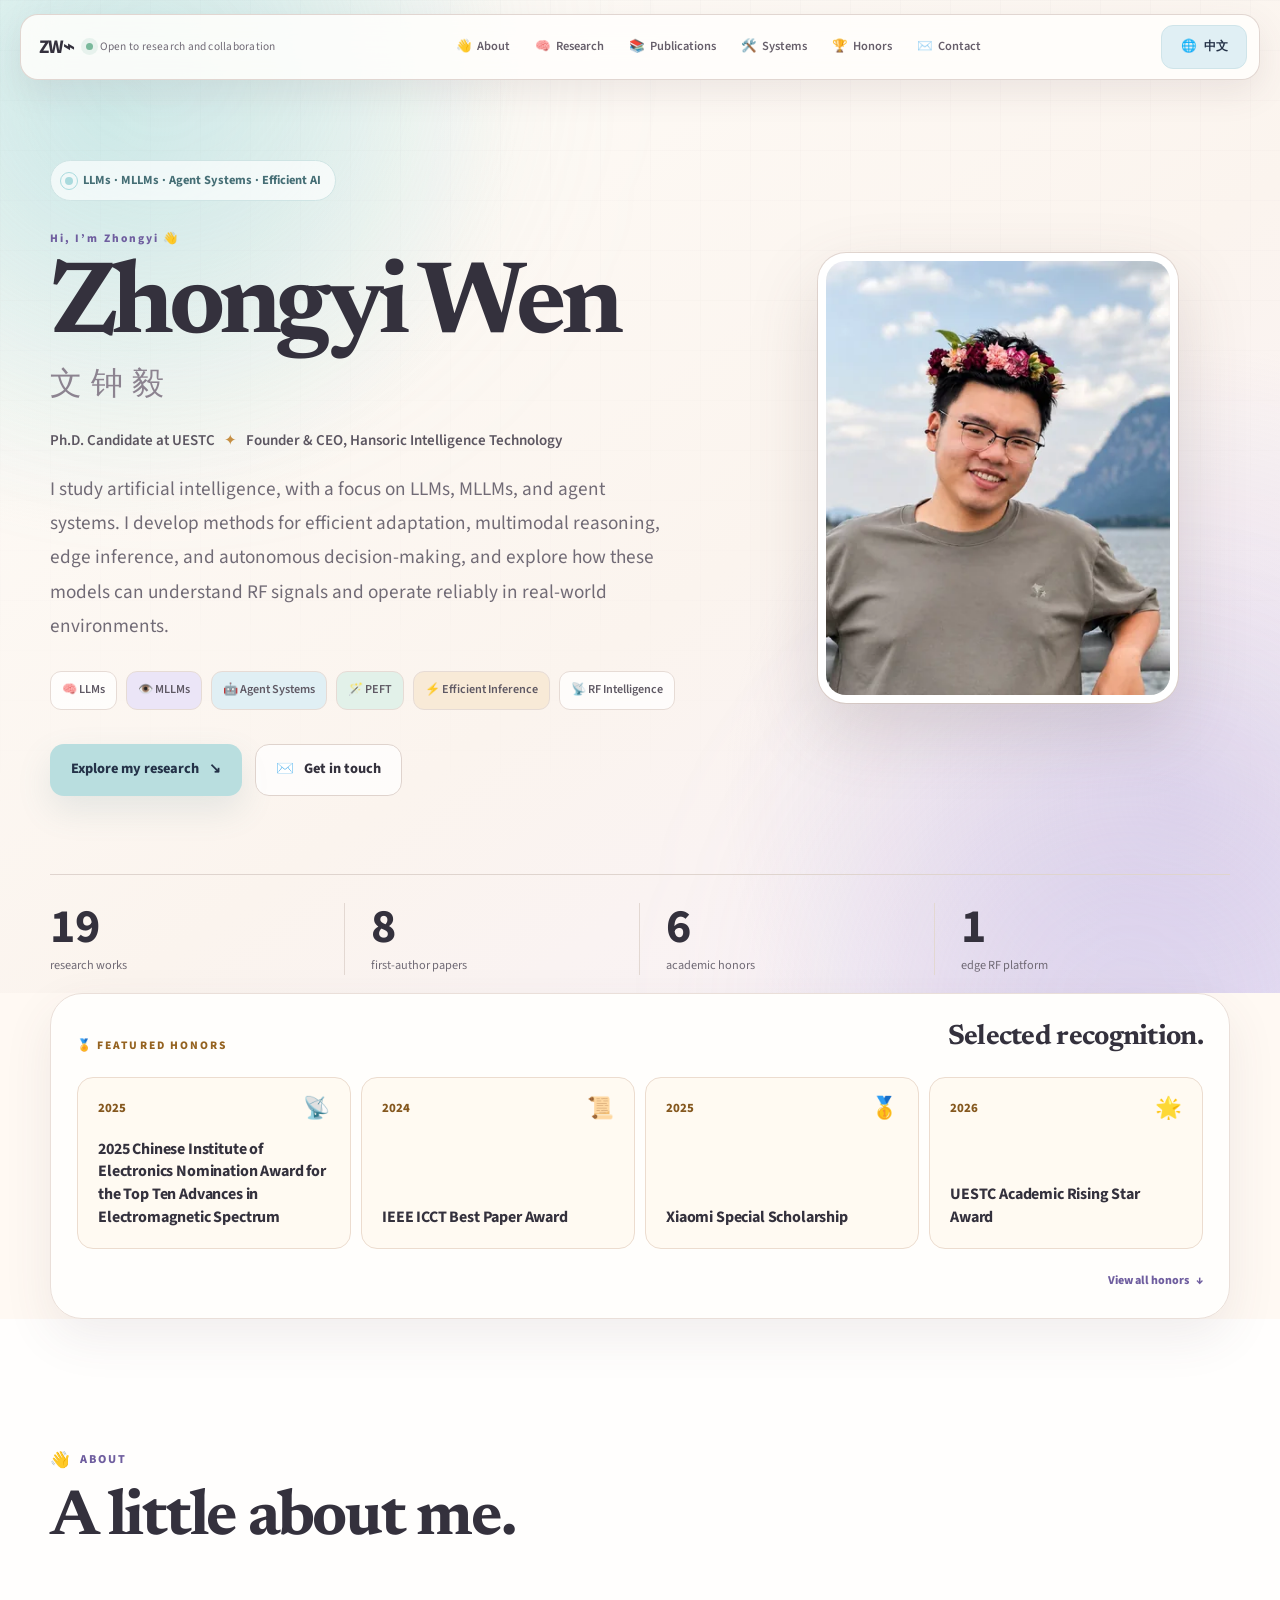
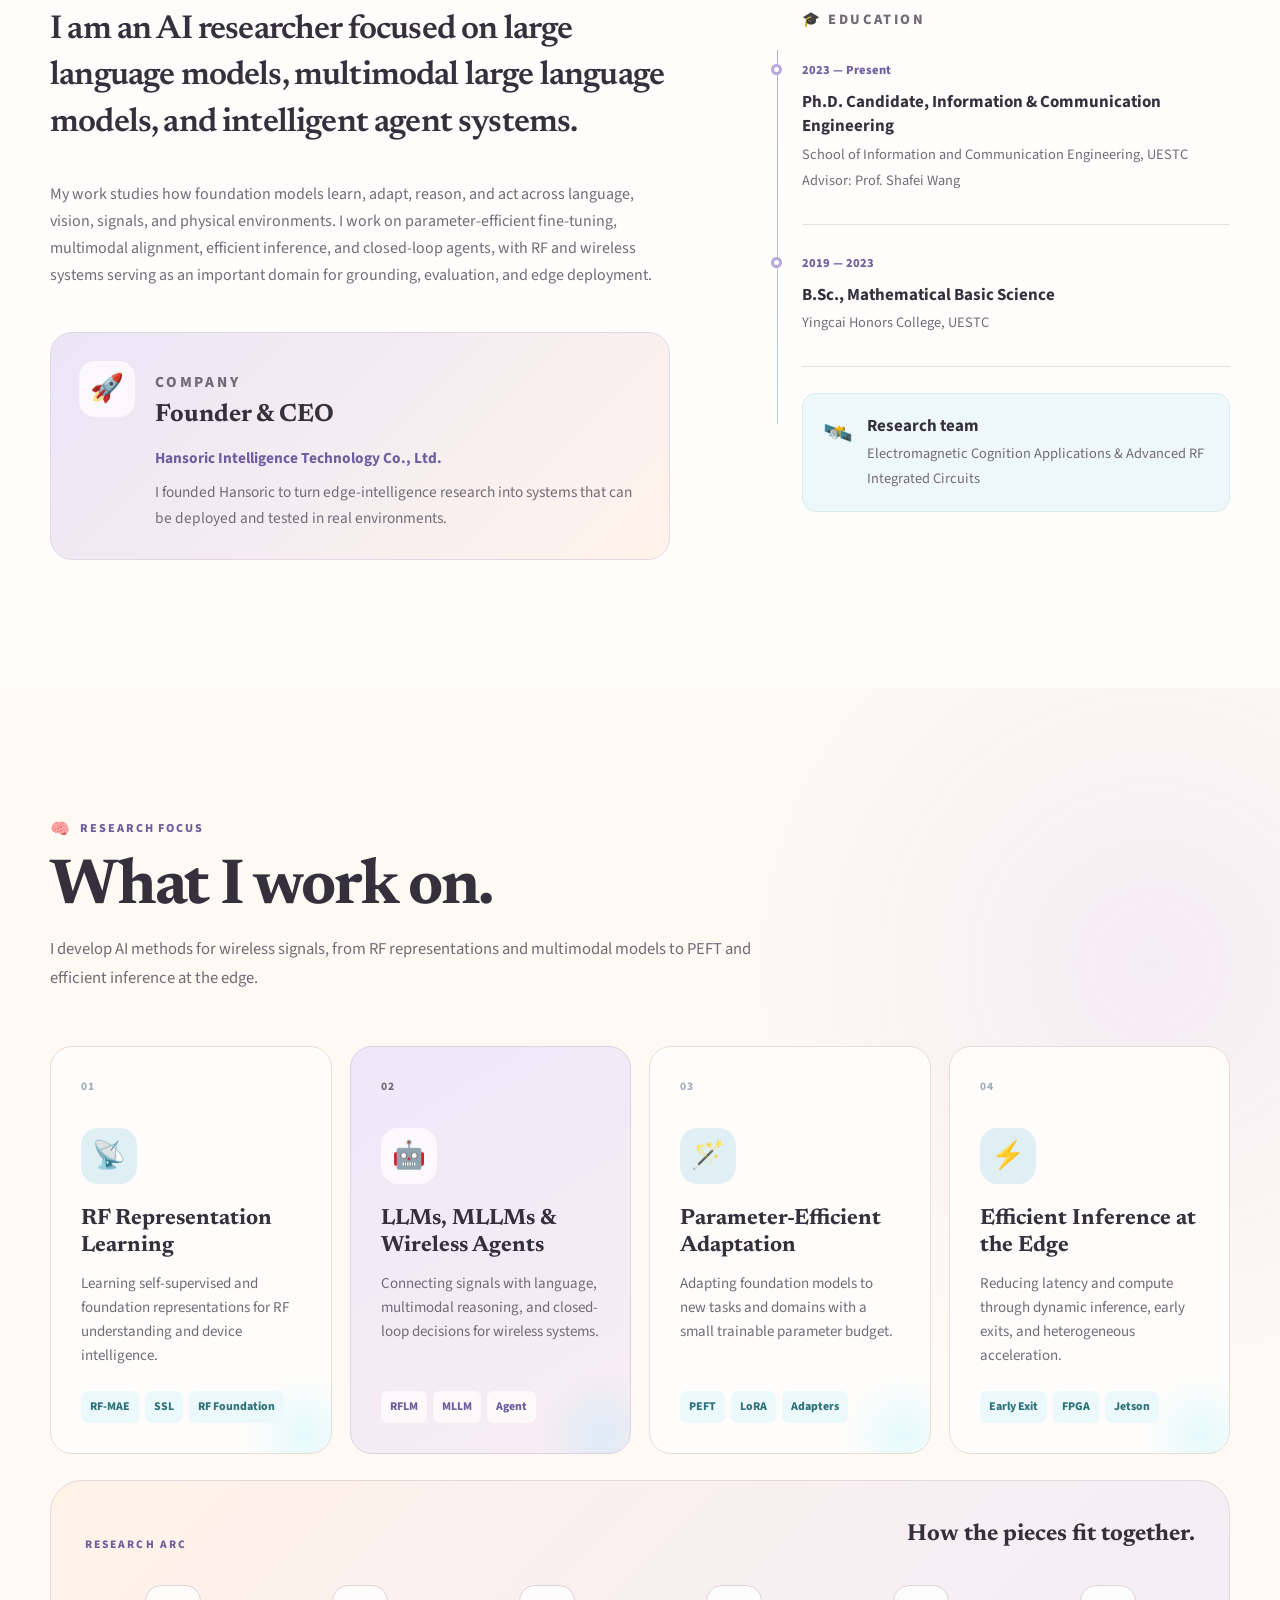
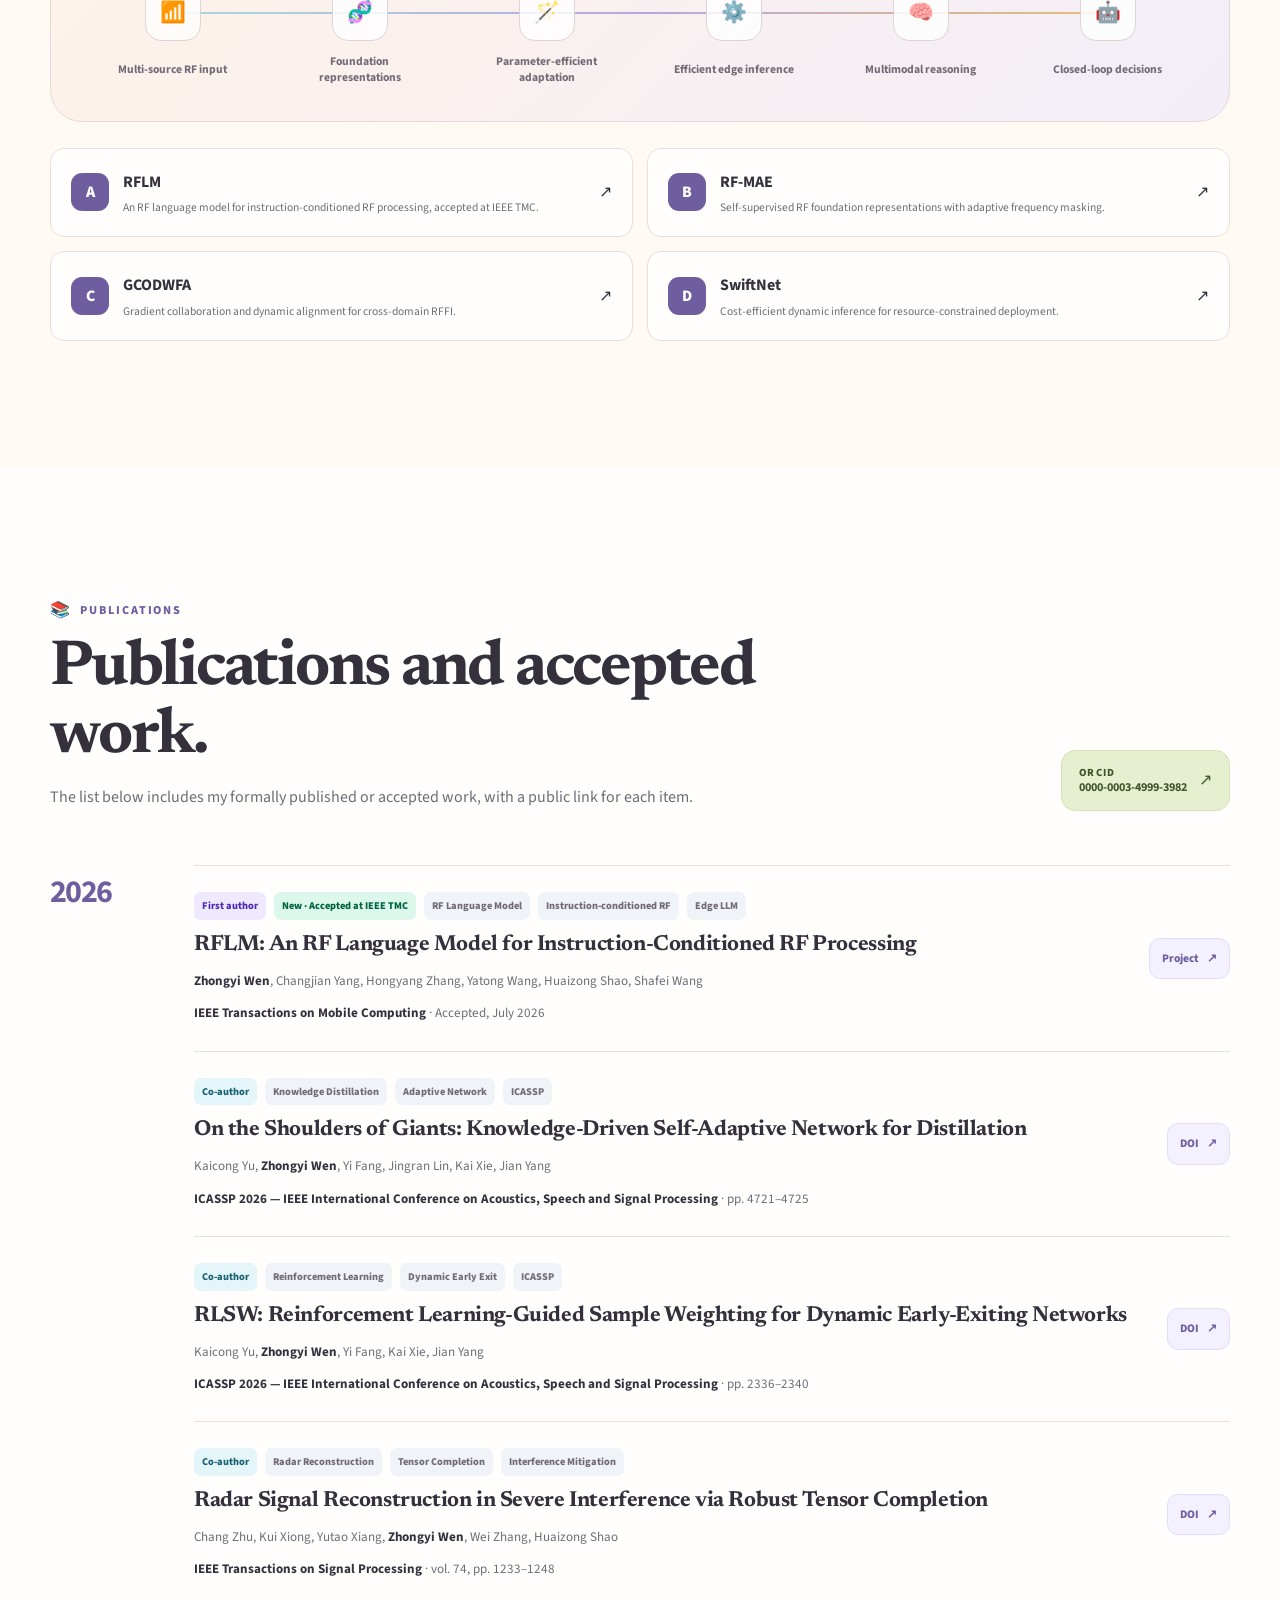
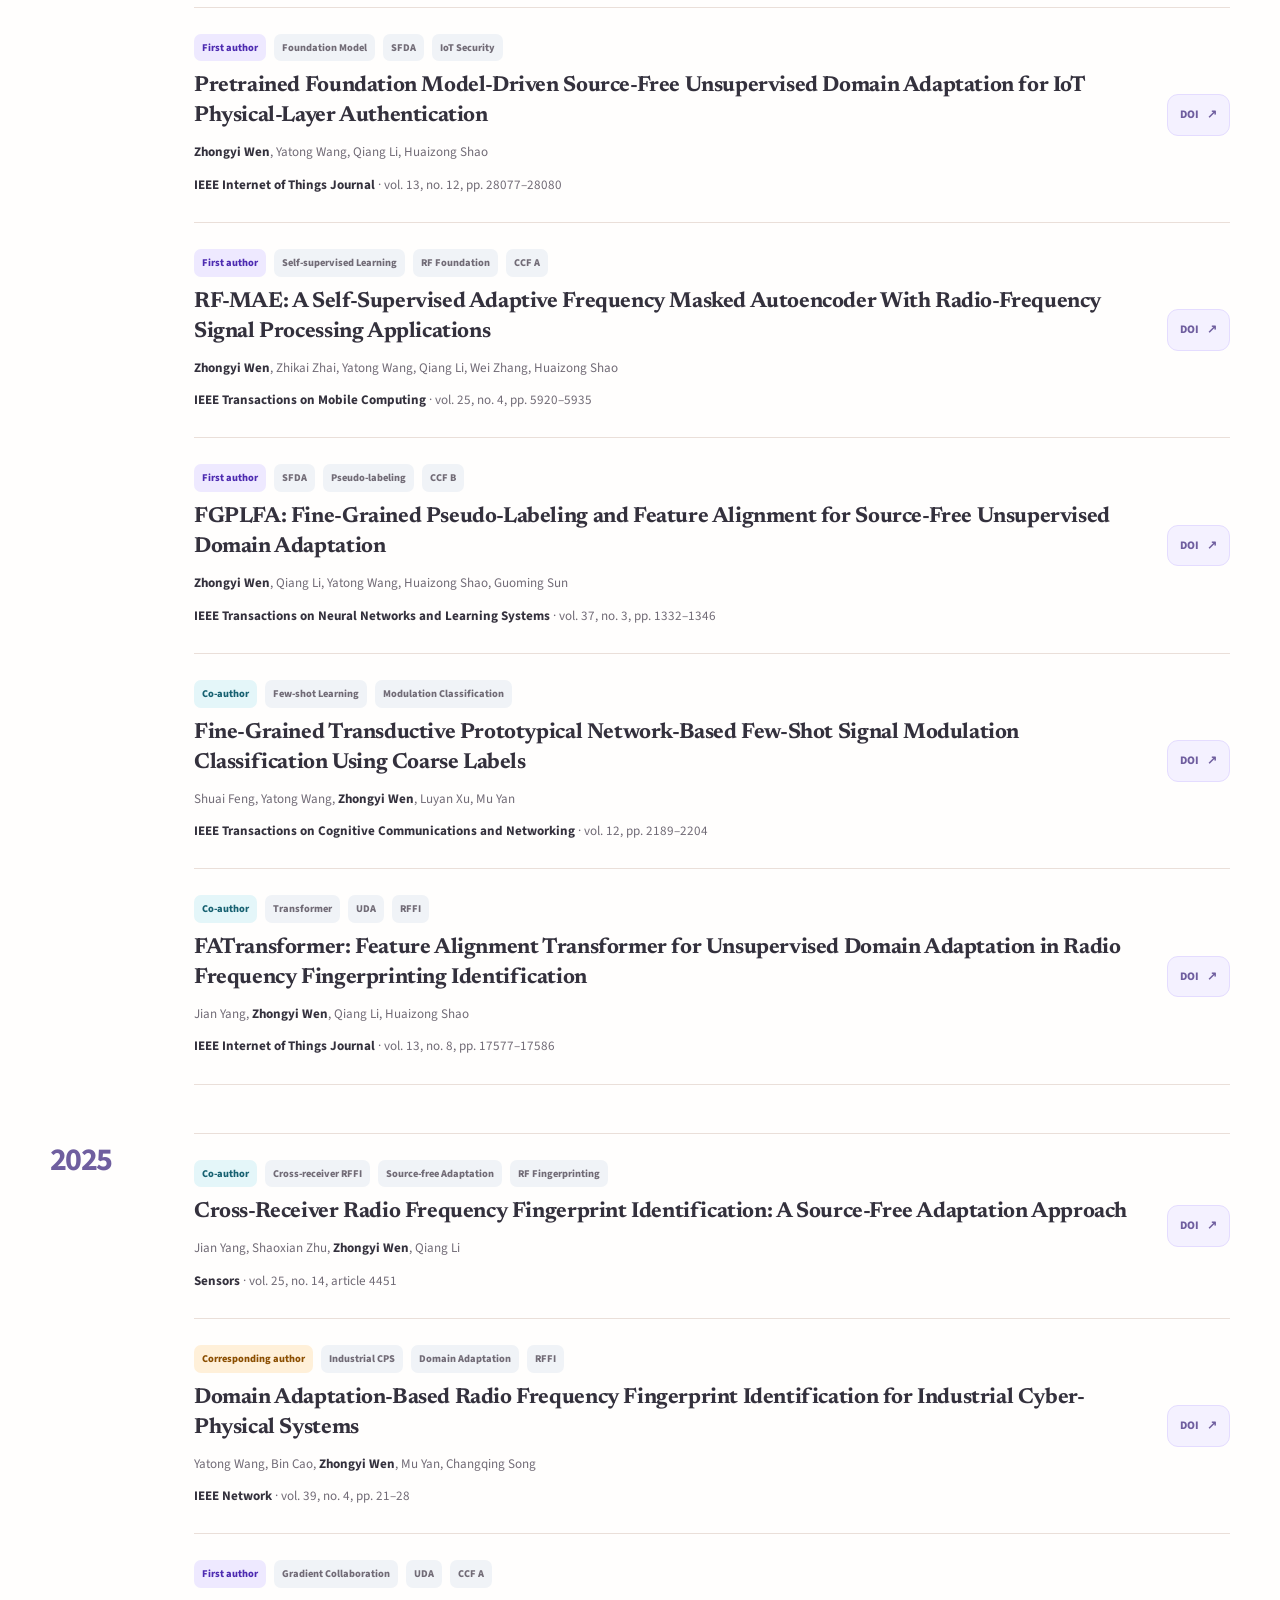
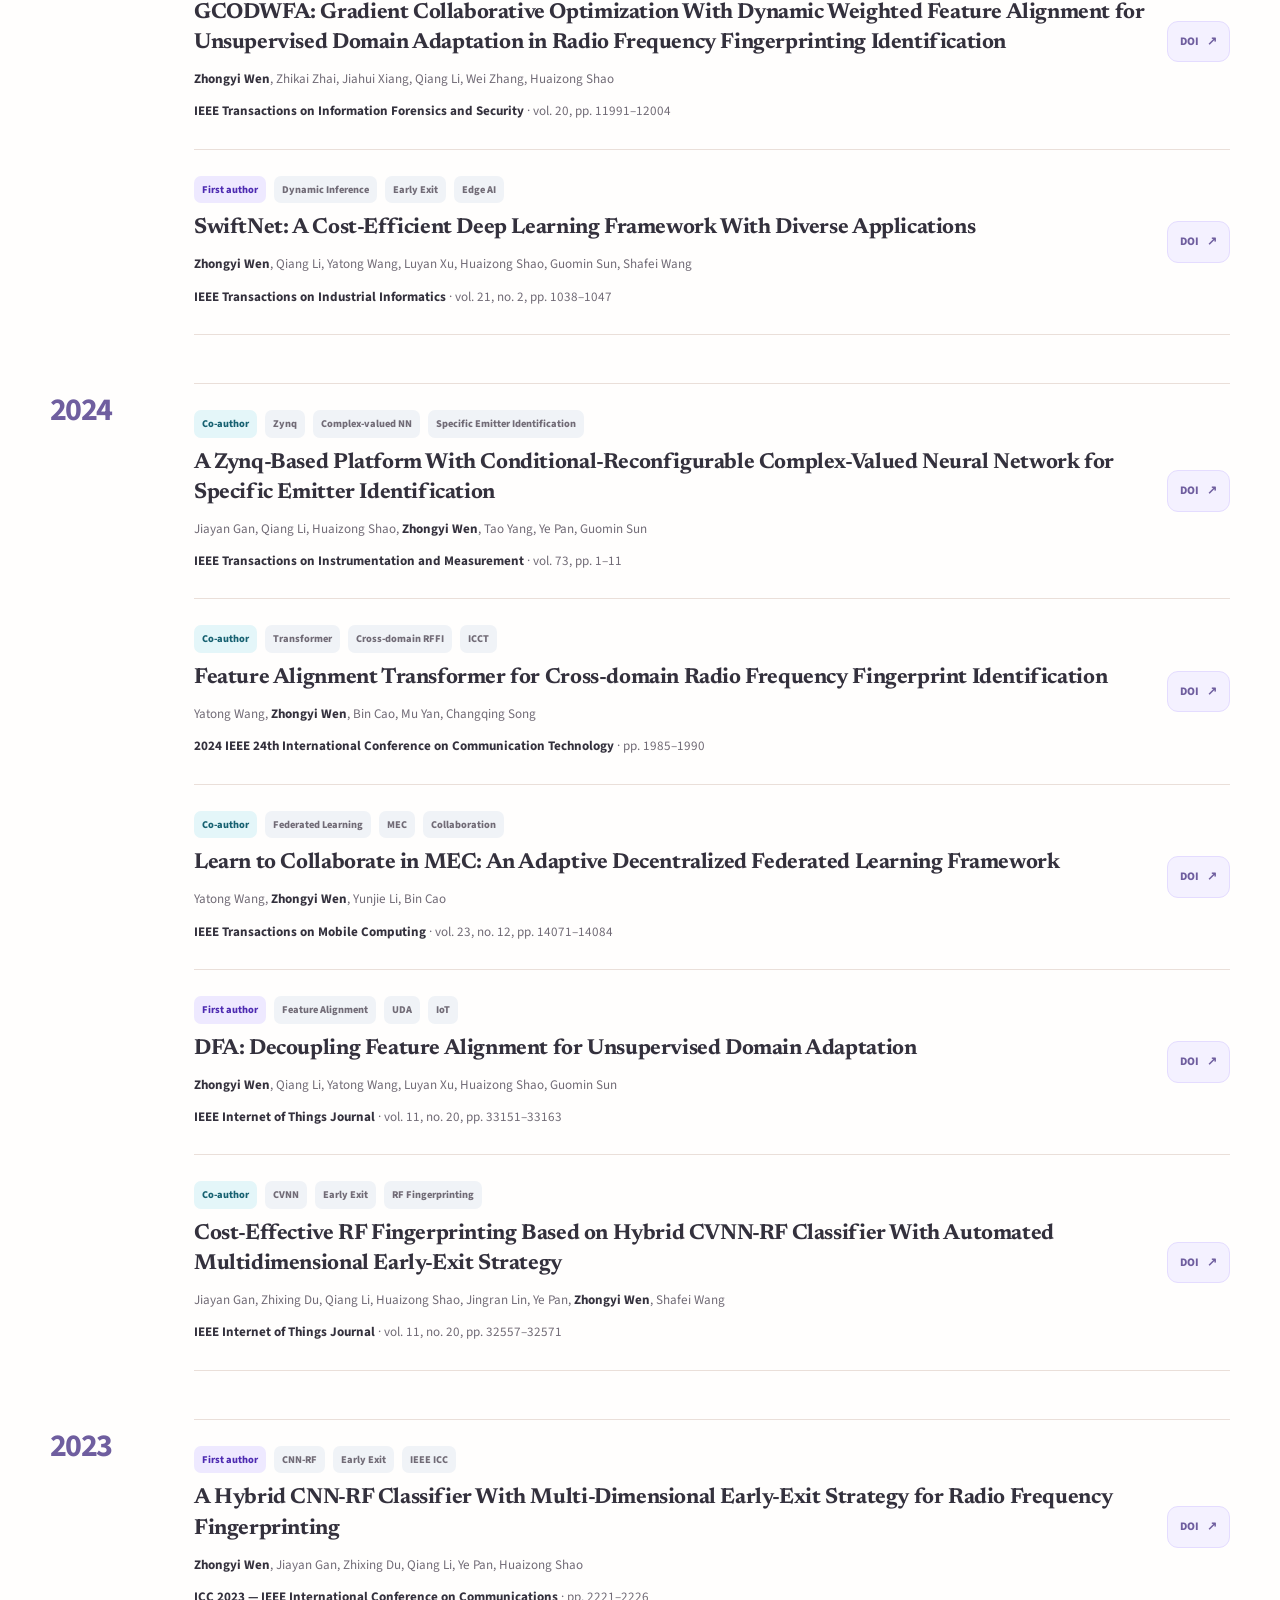
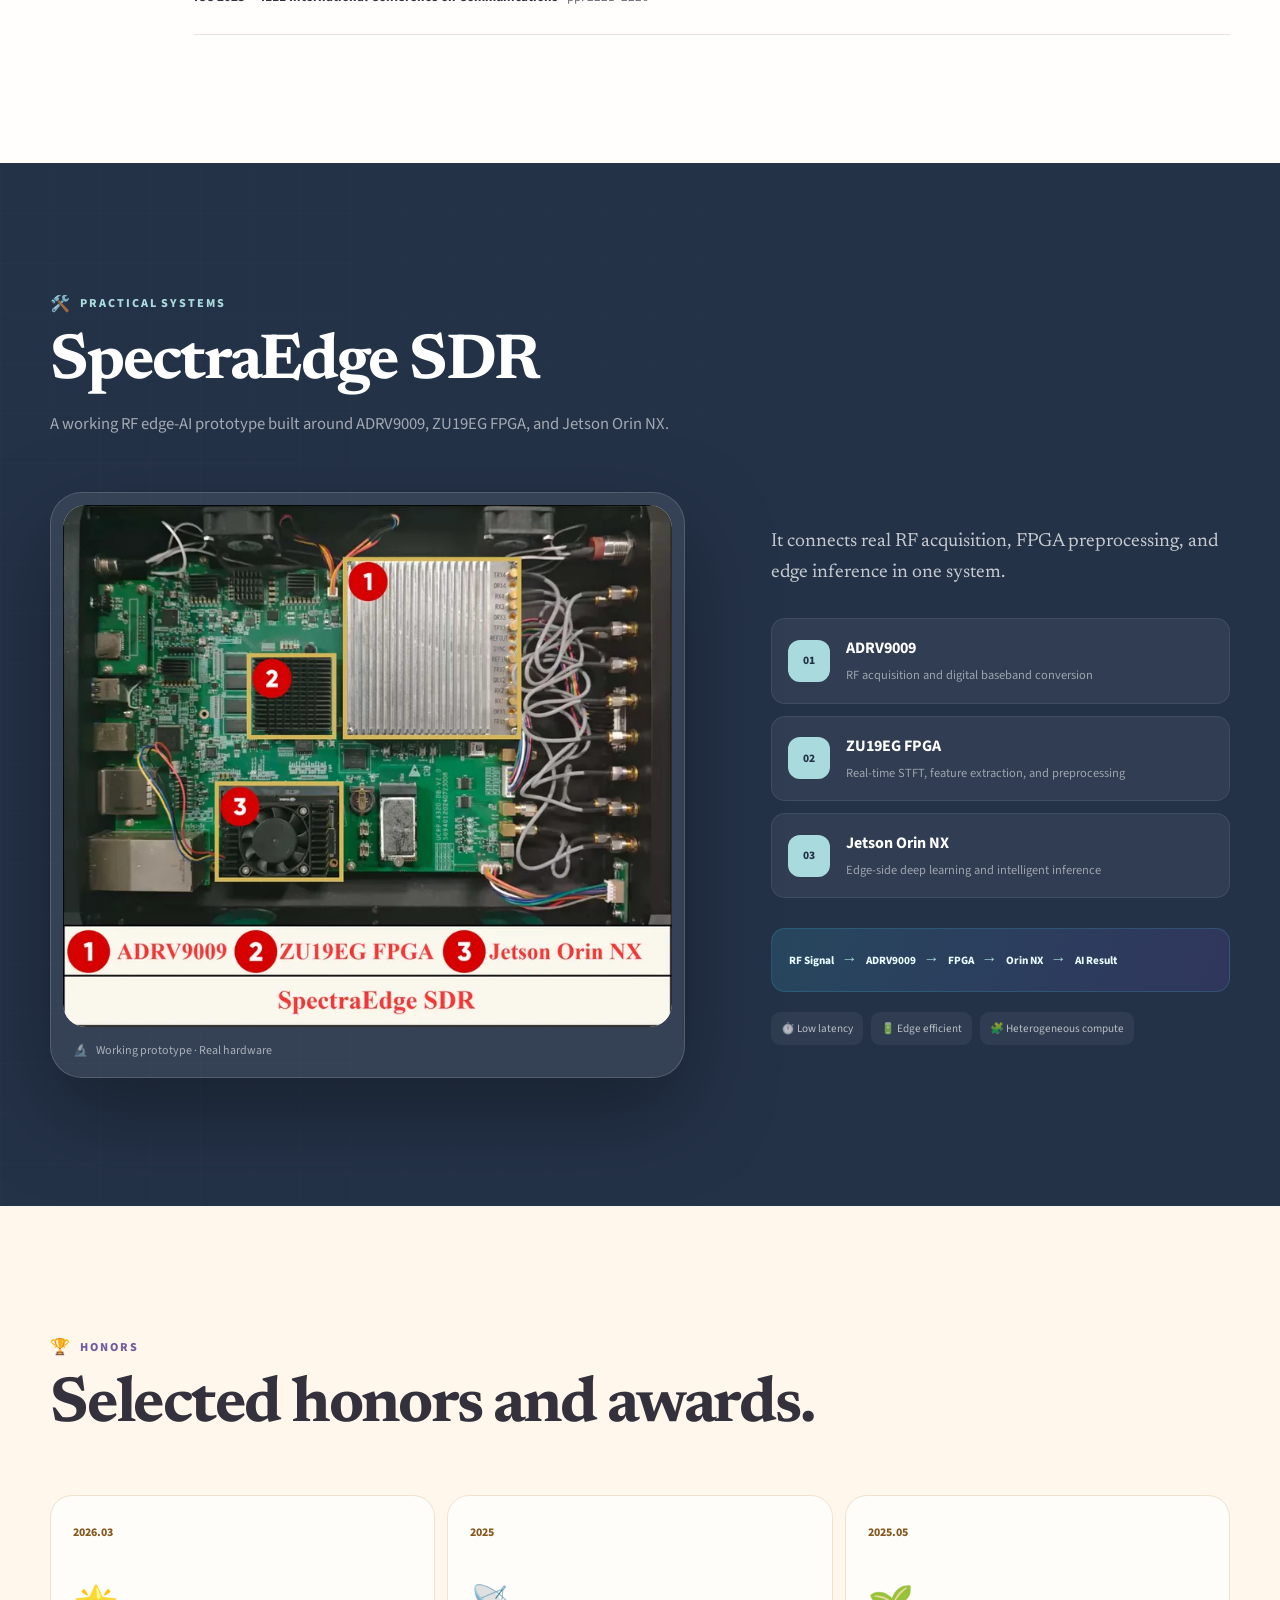
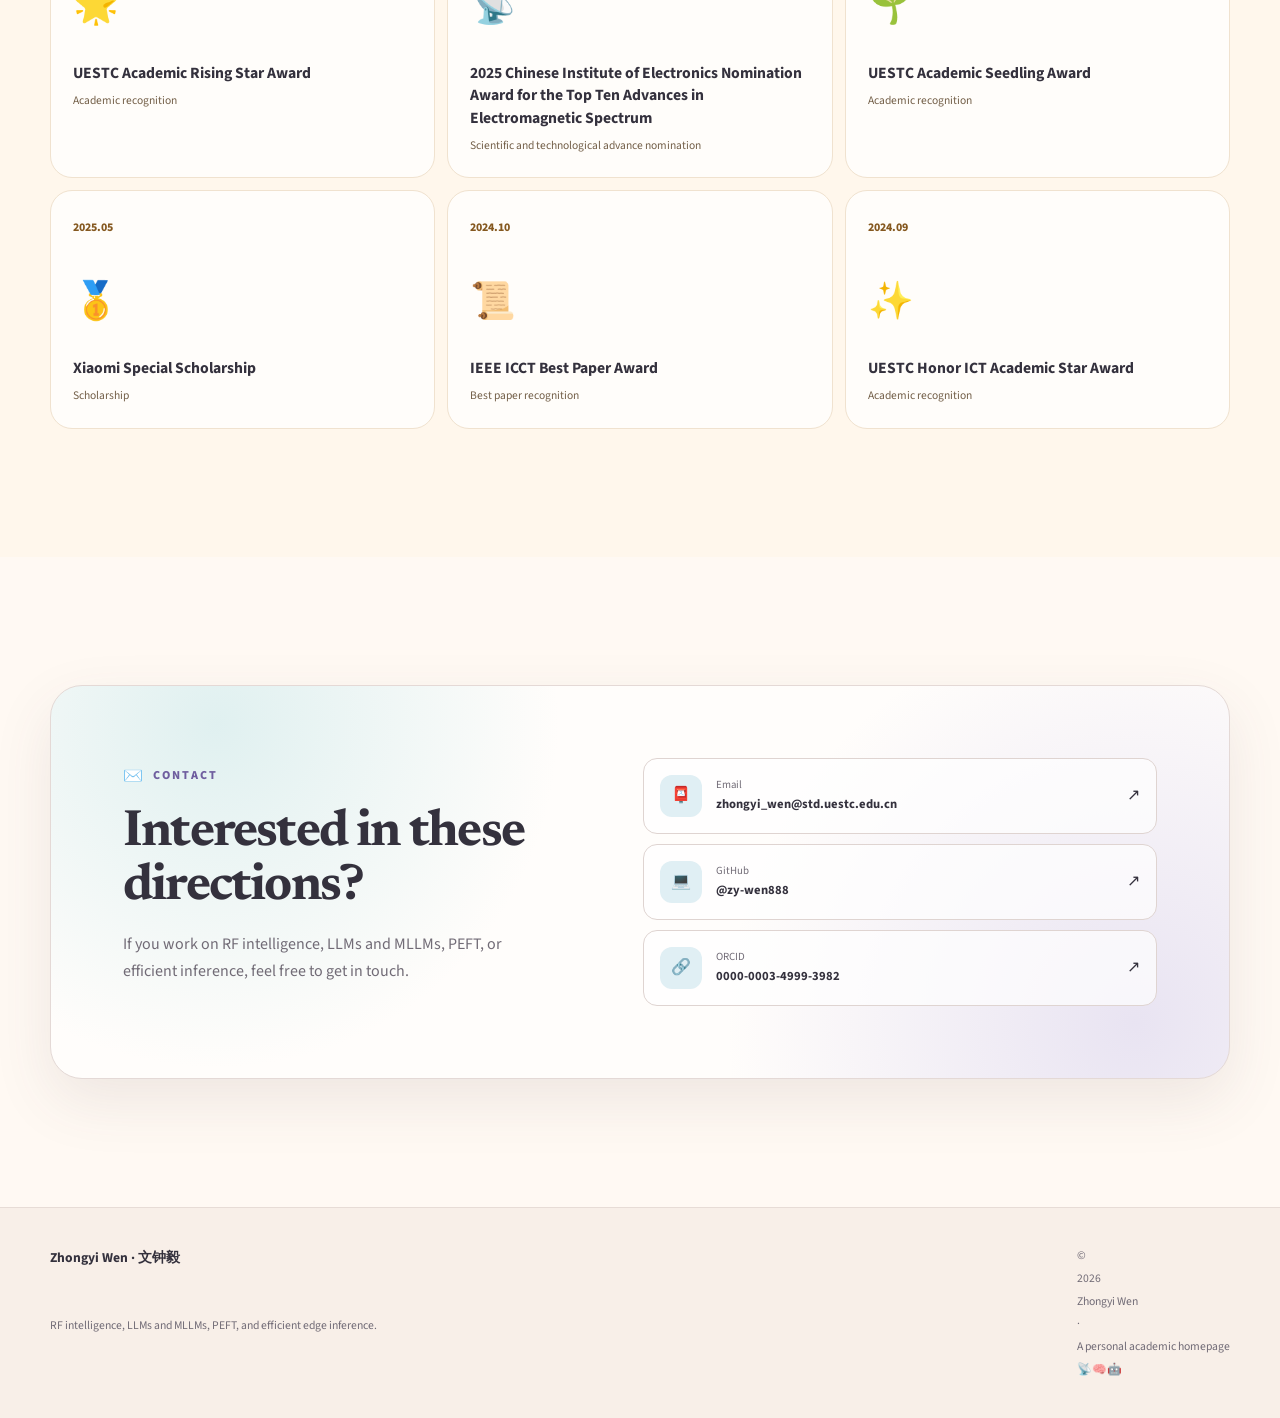
==== commit 59b71dde: "Simplify research works label" ====
--- a/index.html
+++ b/index.html
@@ -181,7 +181,7 @@
         </div>
 
         <div class="container stat-strip reveal" role="group" aria-label="Academic highlights" data-i18n-aria-label="academicHighlights">
-          <div><strong>19</strong><span data-i18n="statWorks">verified research works</span></div>
+          <div><strong>19</strong><span data-i18n="statWorks">research works</span></div>
           <div><strong>8</strong><span data-i18n="statFirstAuthor">first-author papers</span></div>
           <div><strong>6</strong><span data-i18n="statHonors">academic honors</span></div>
           <div><strong>1</strong><span data-i18n="statPlatform">edge RF platform</span></div>
